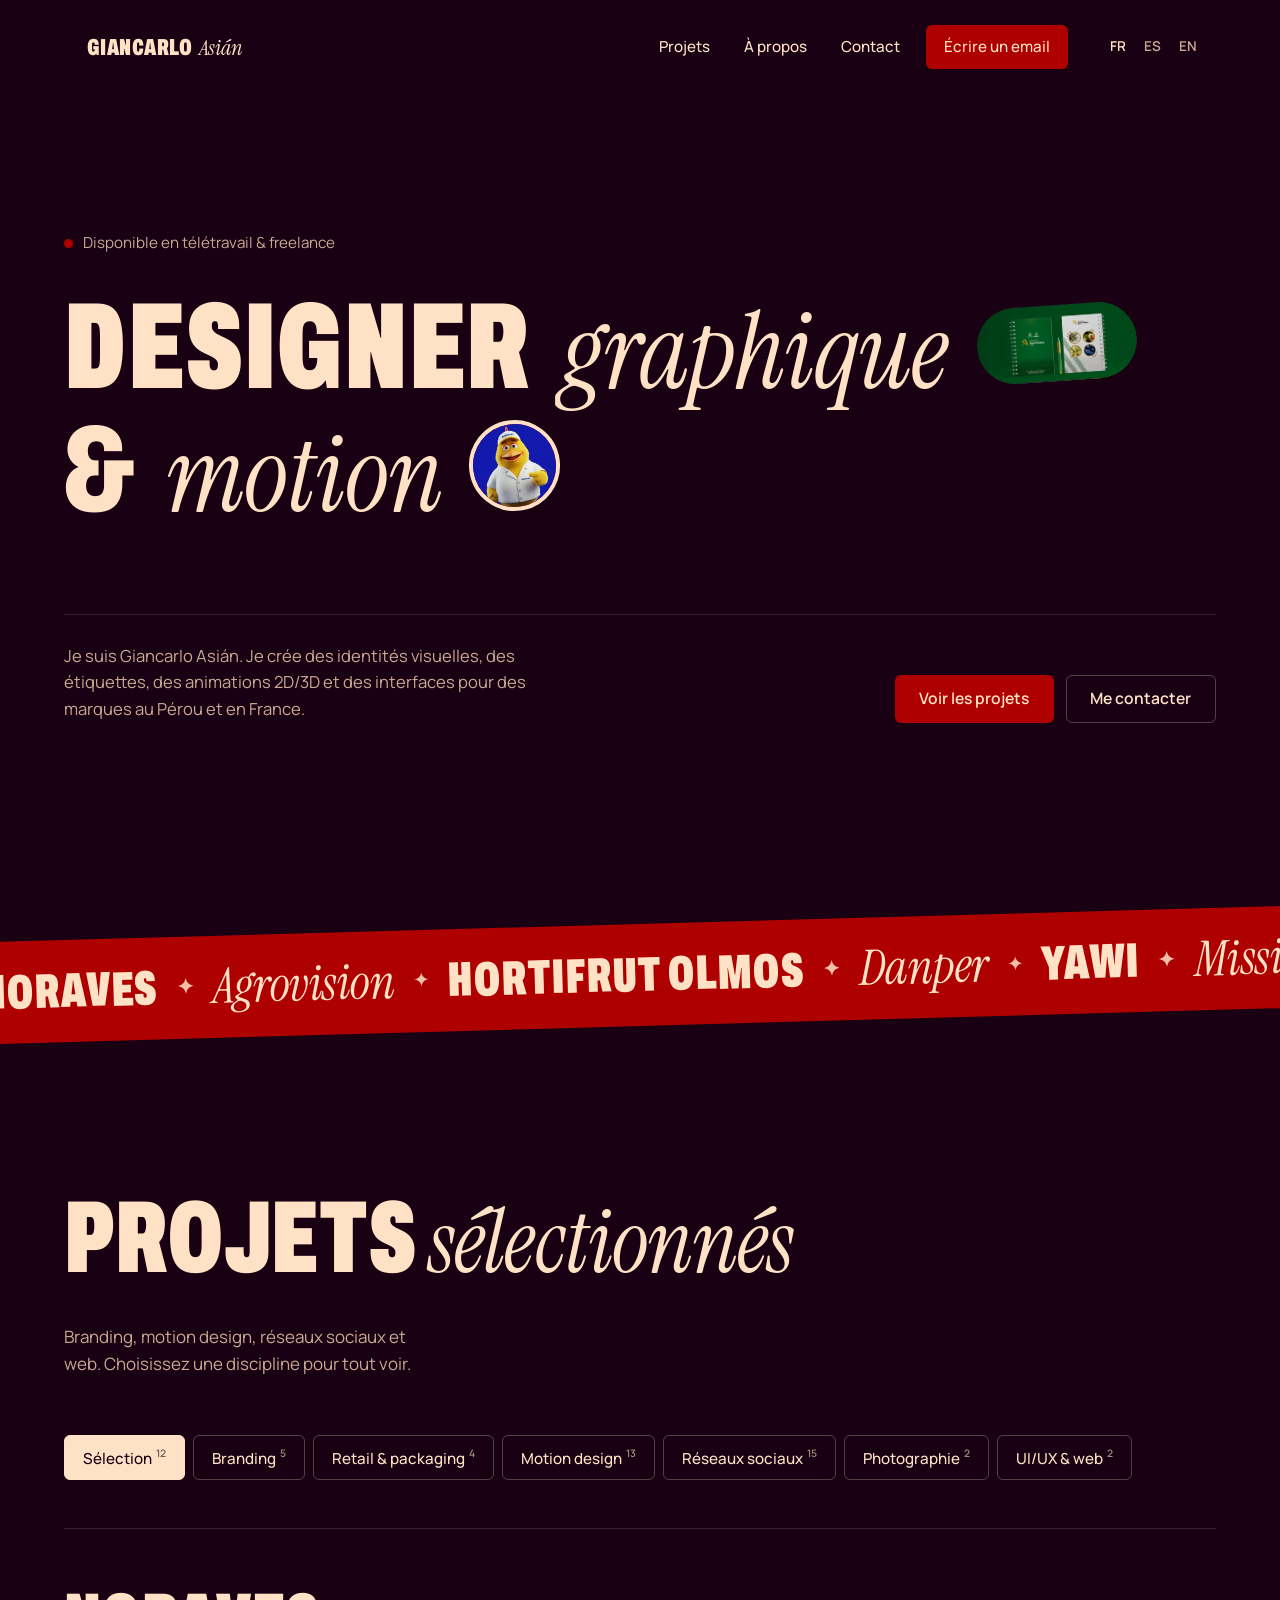
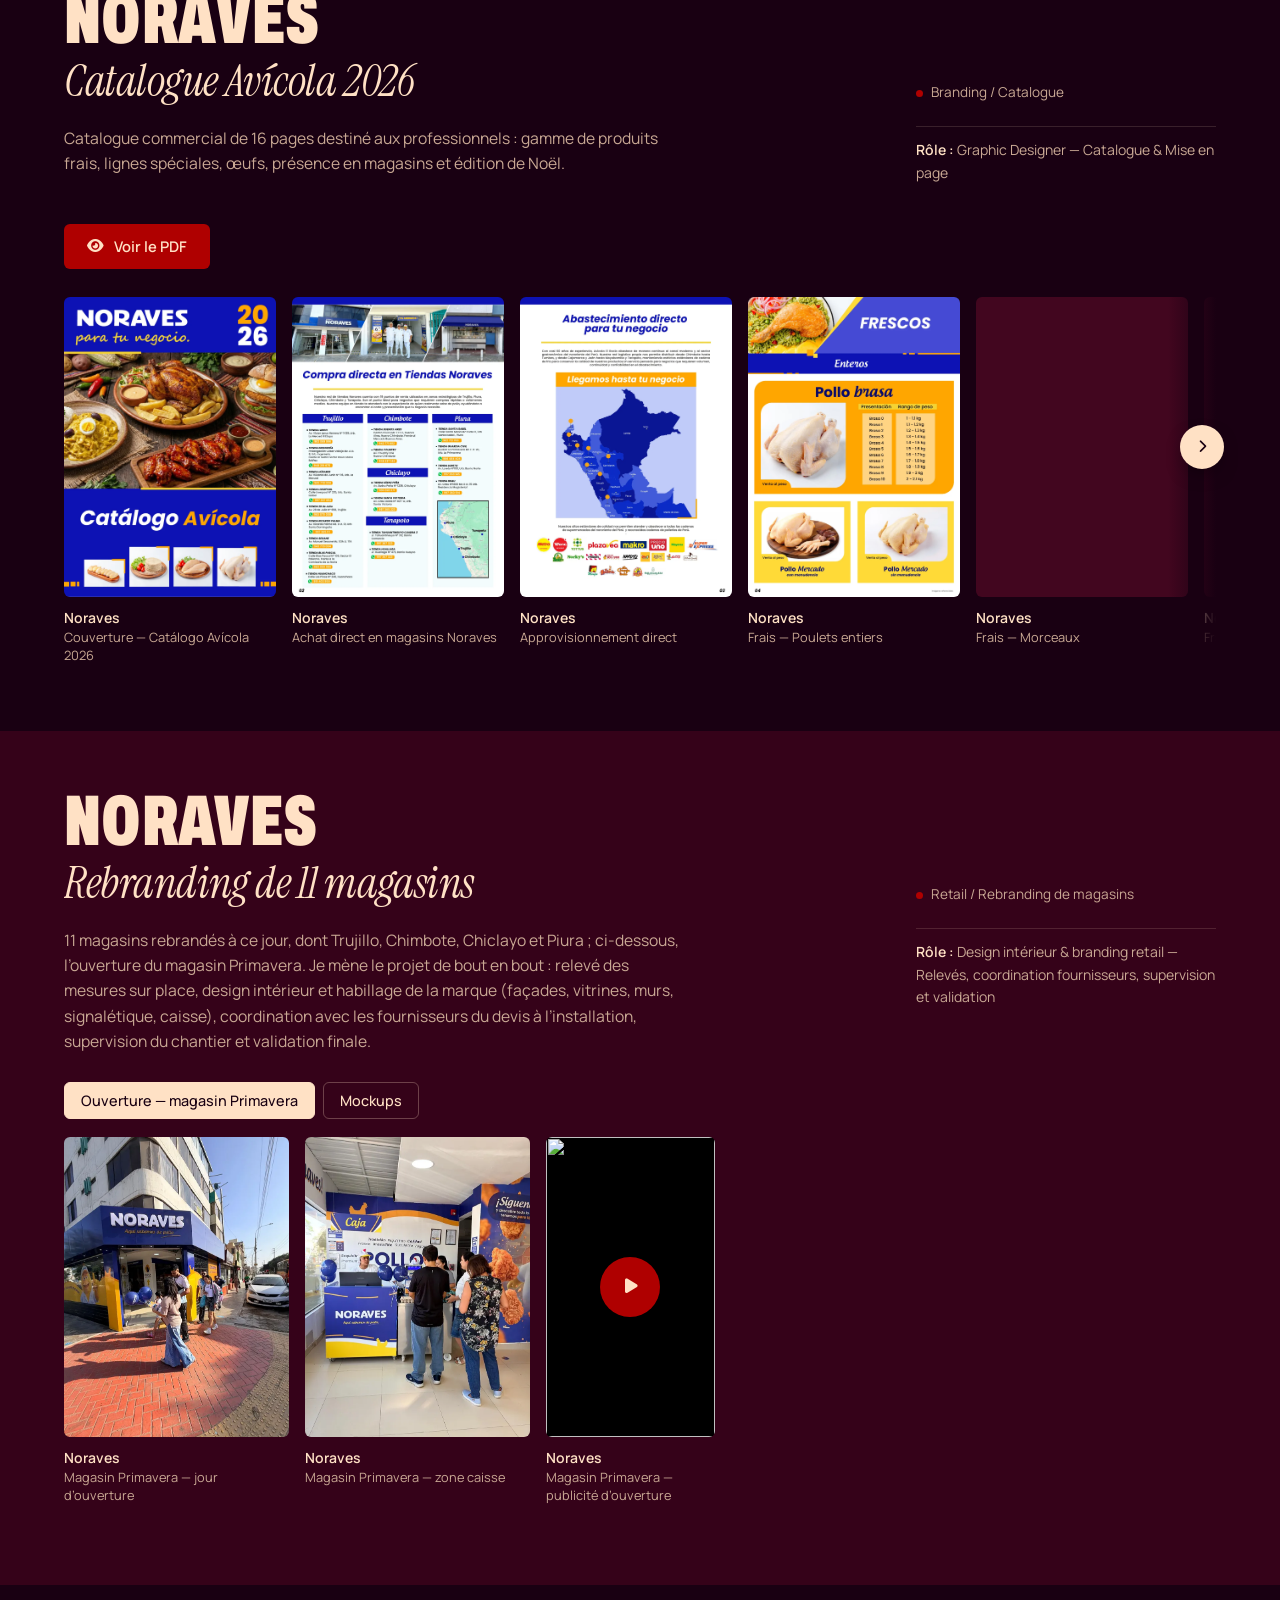
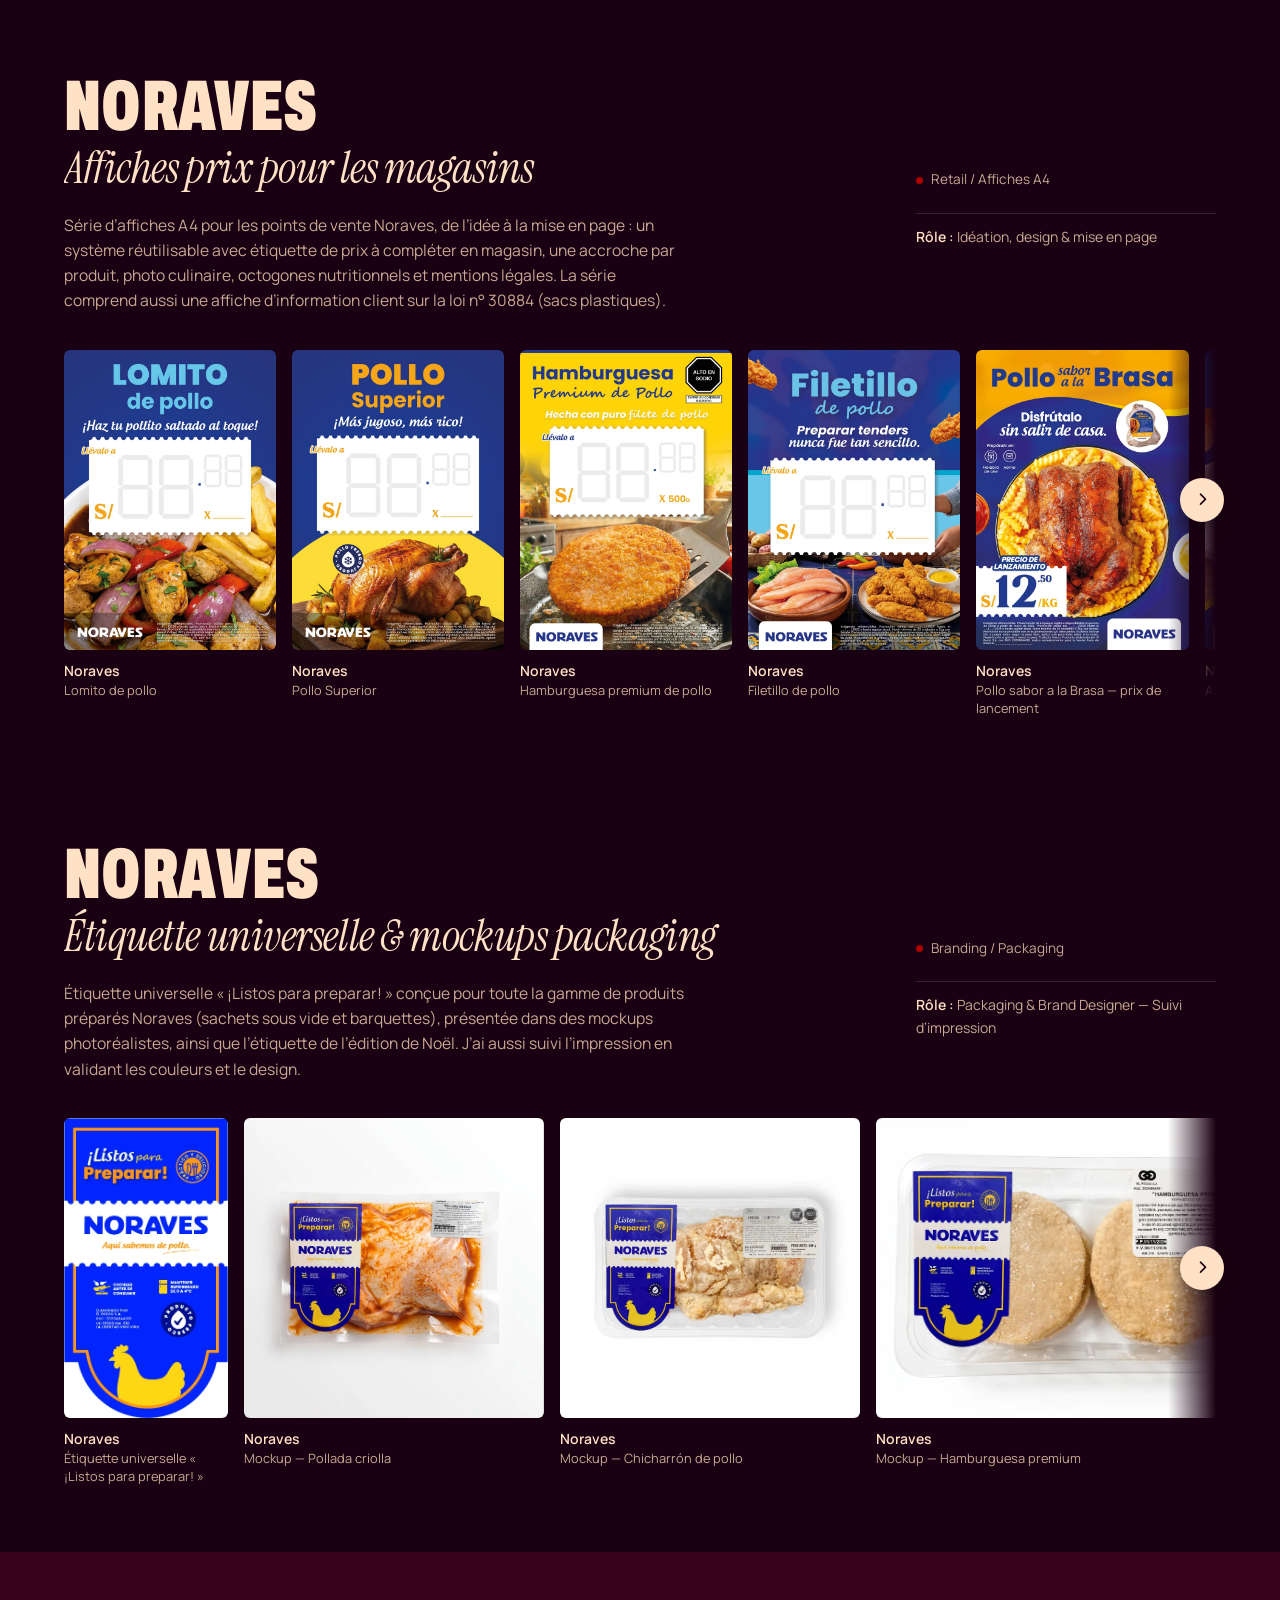
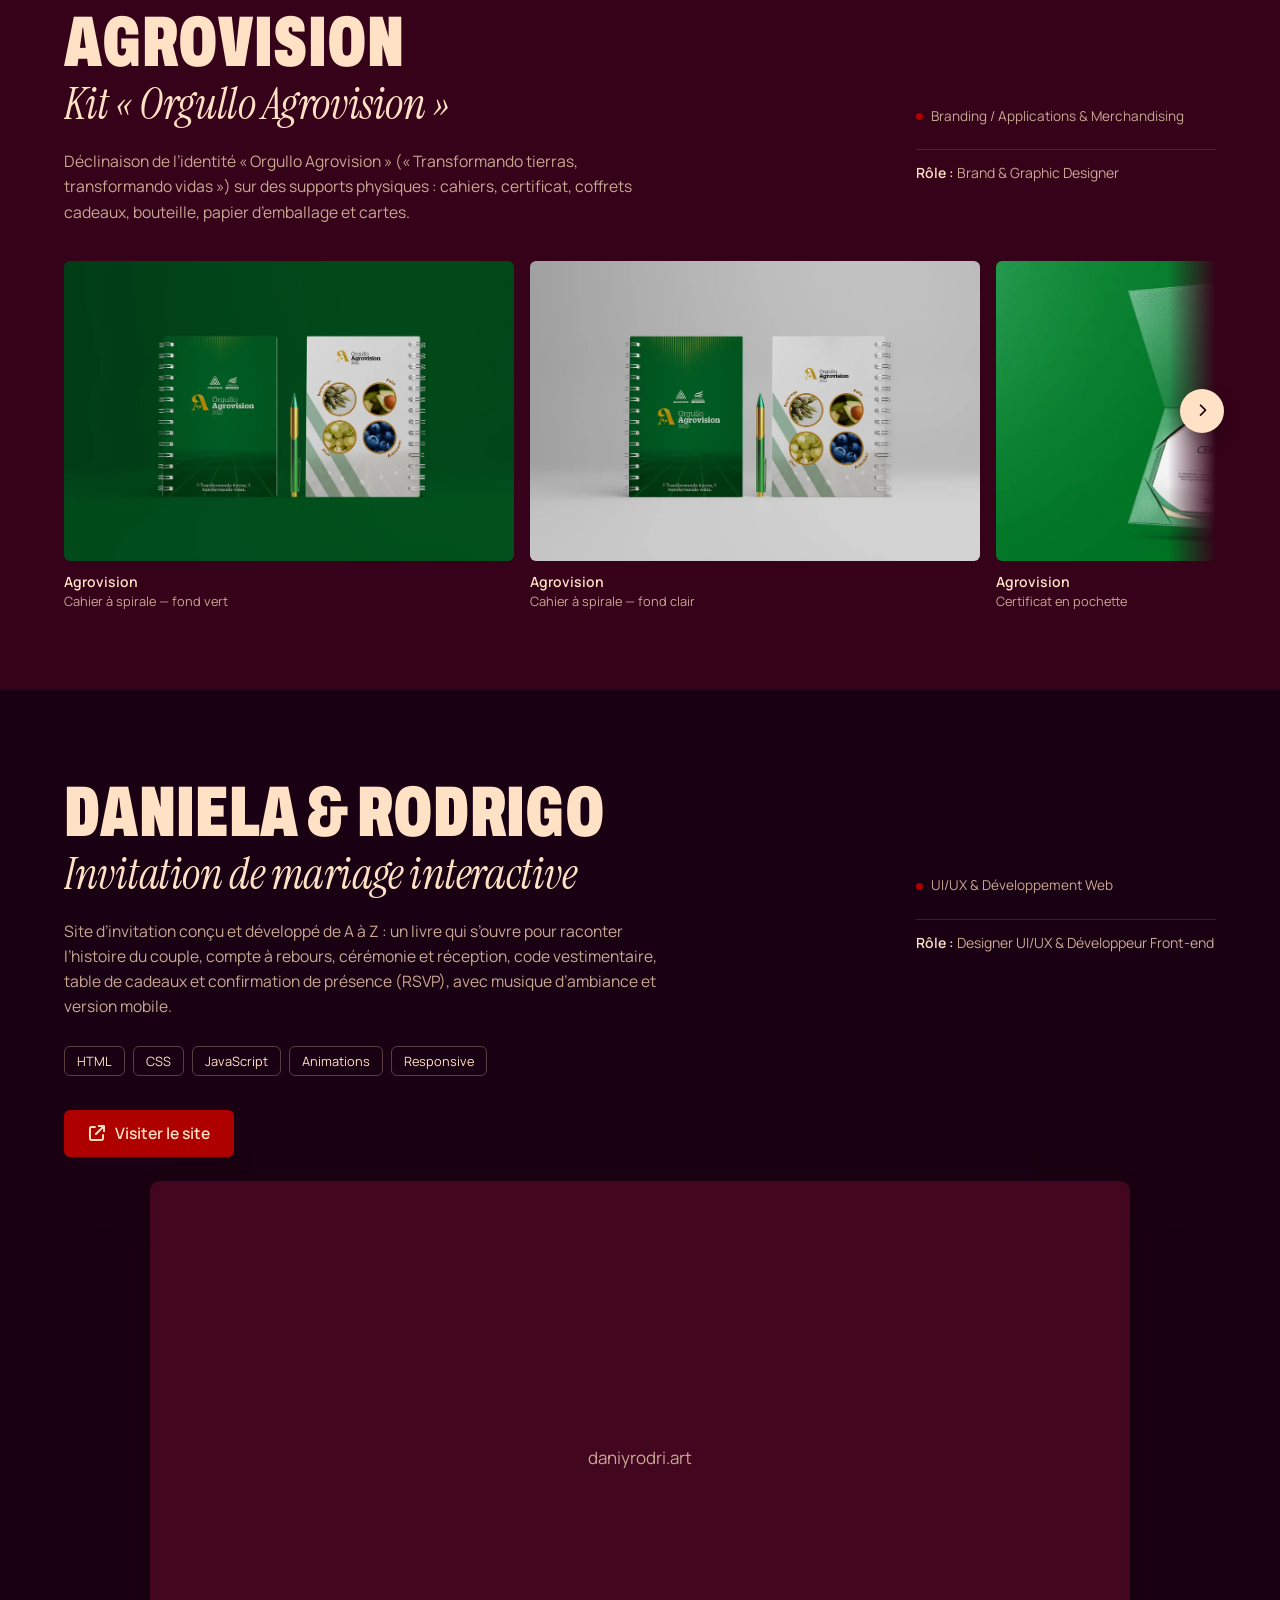
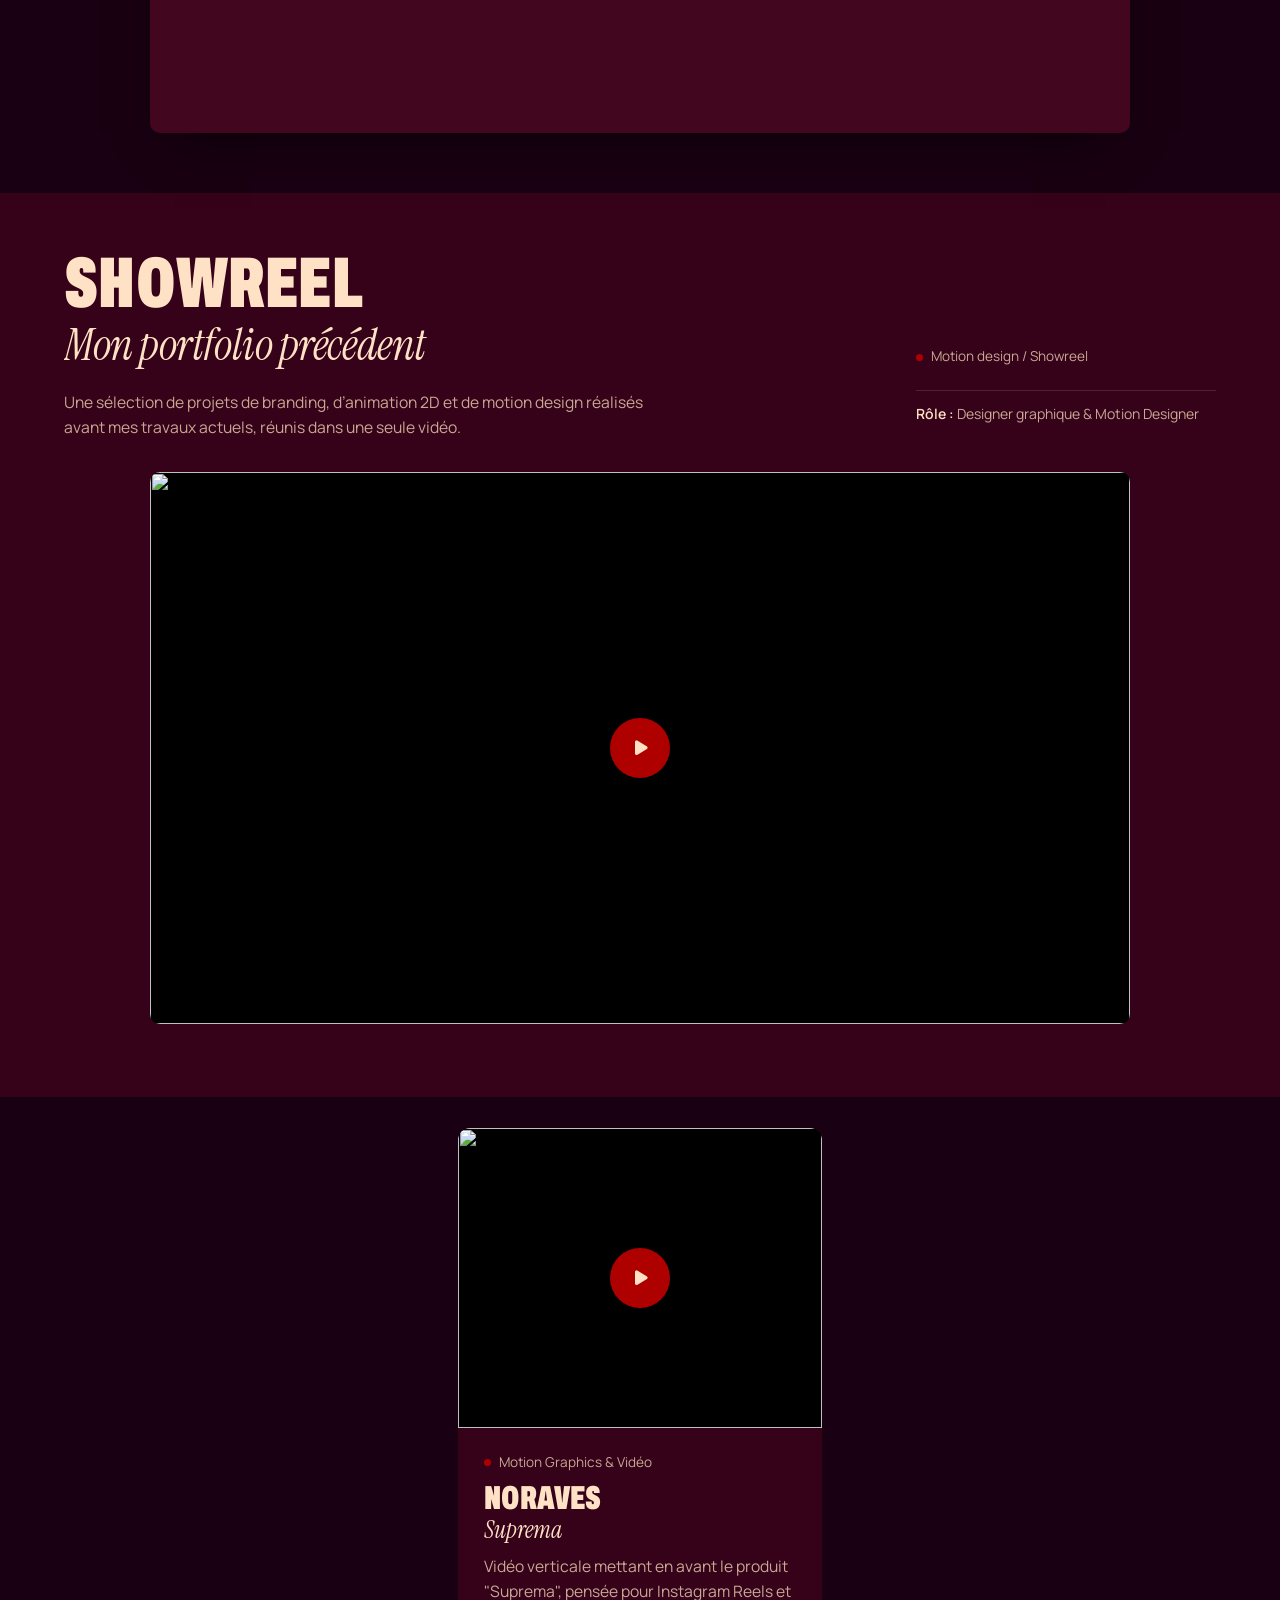
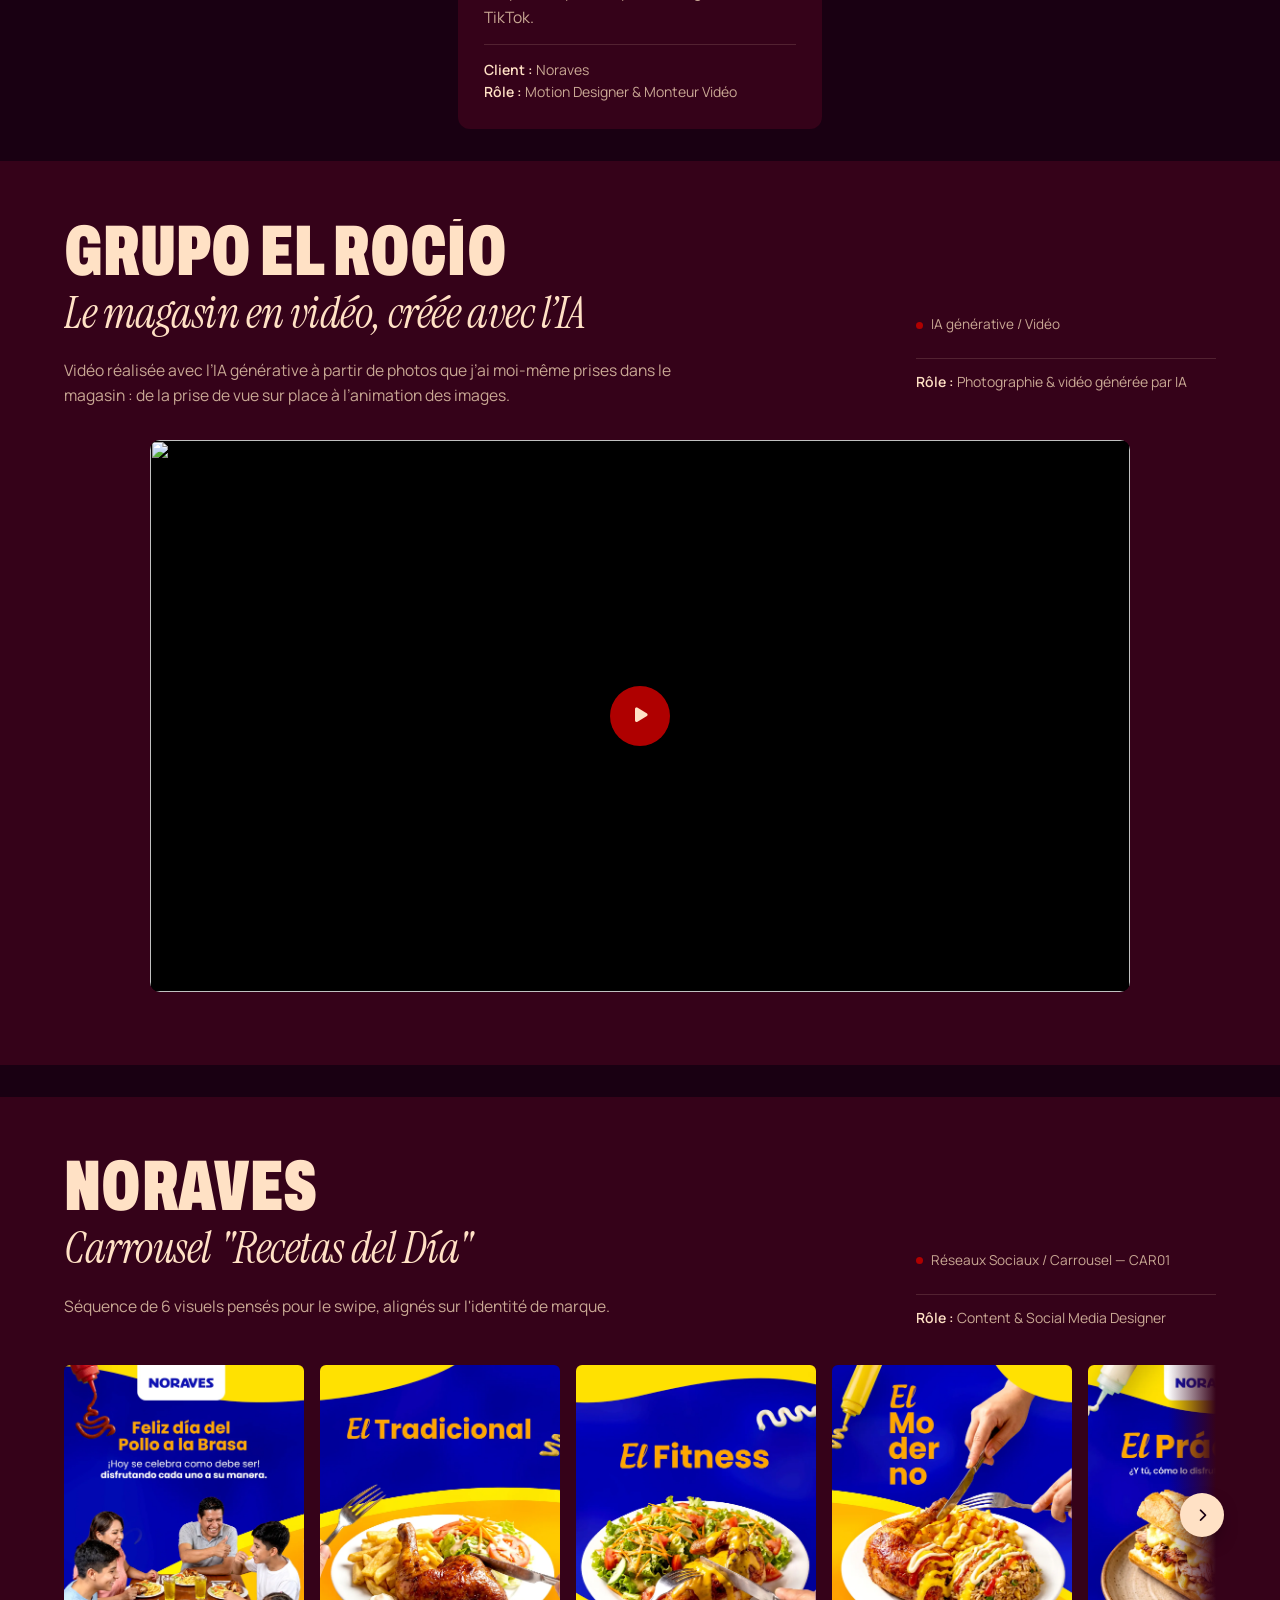
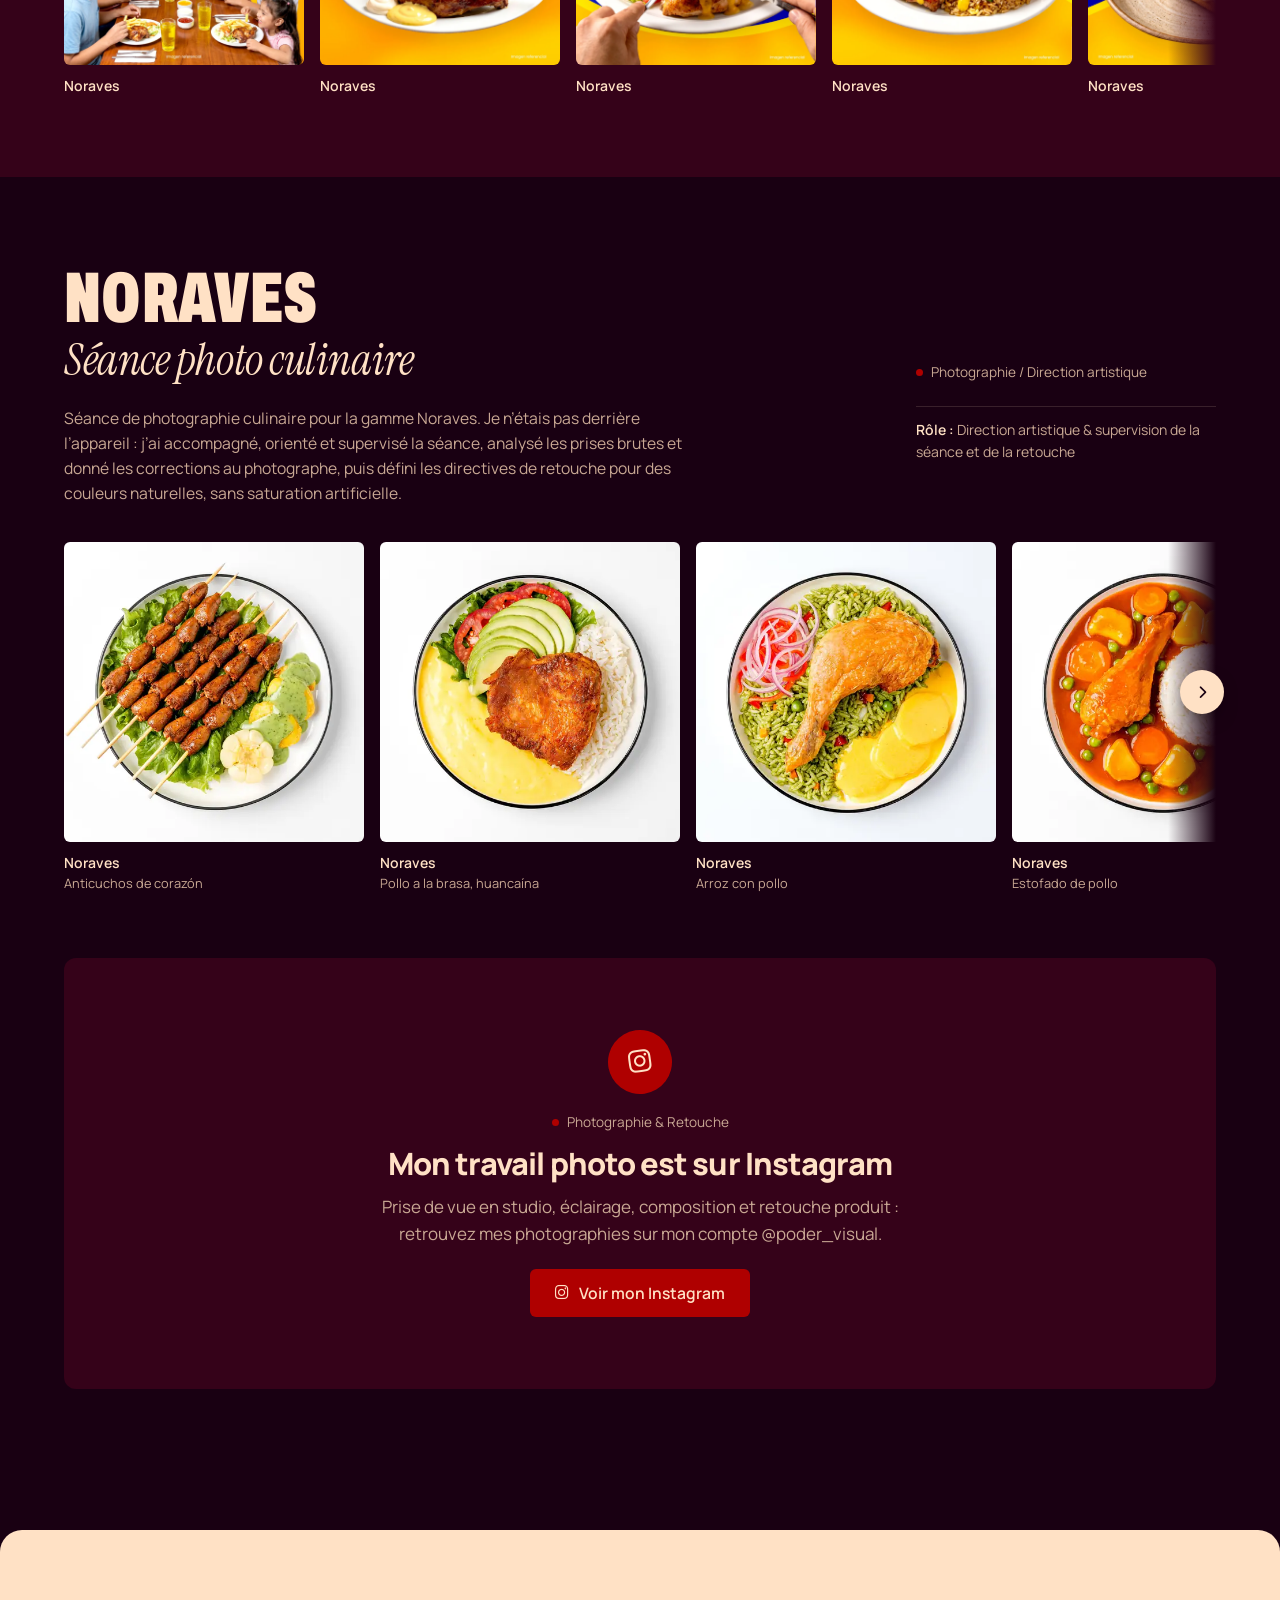
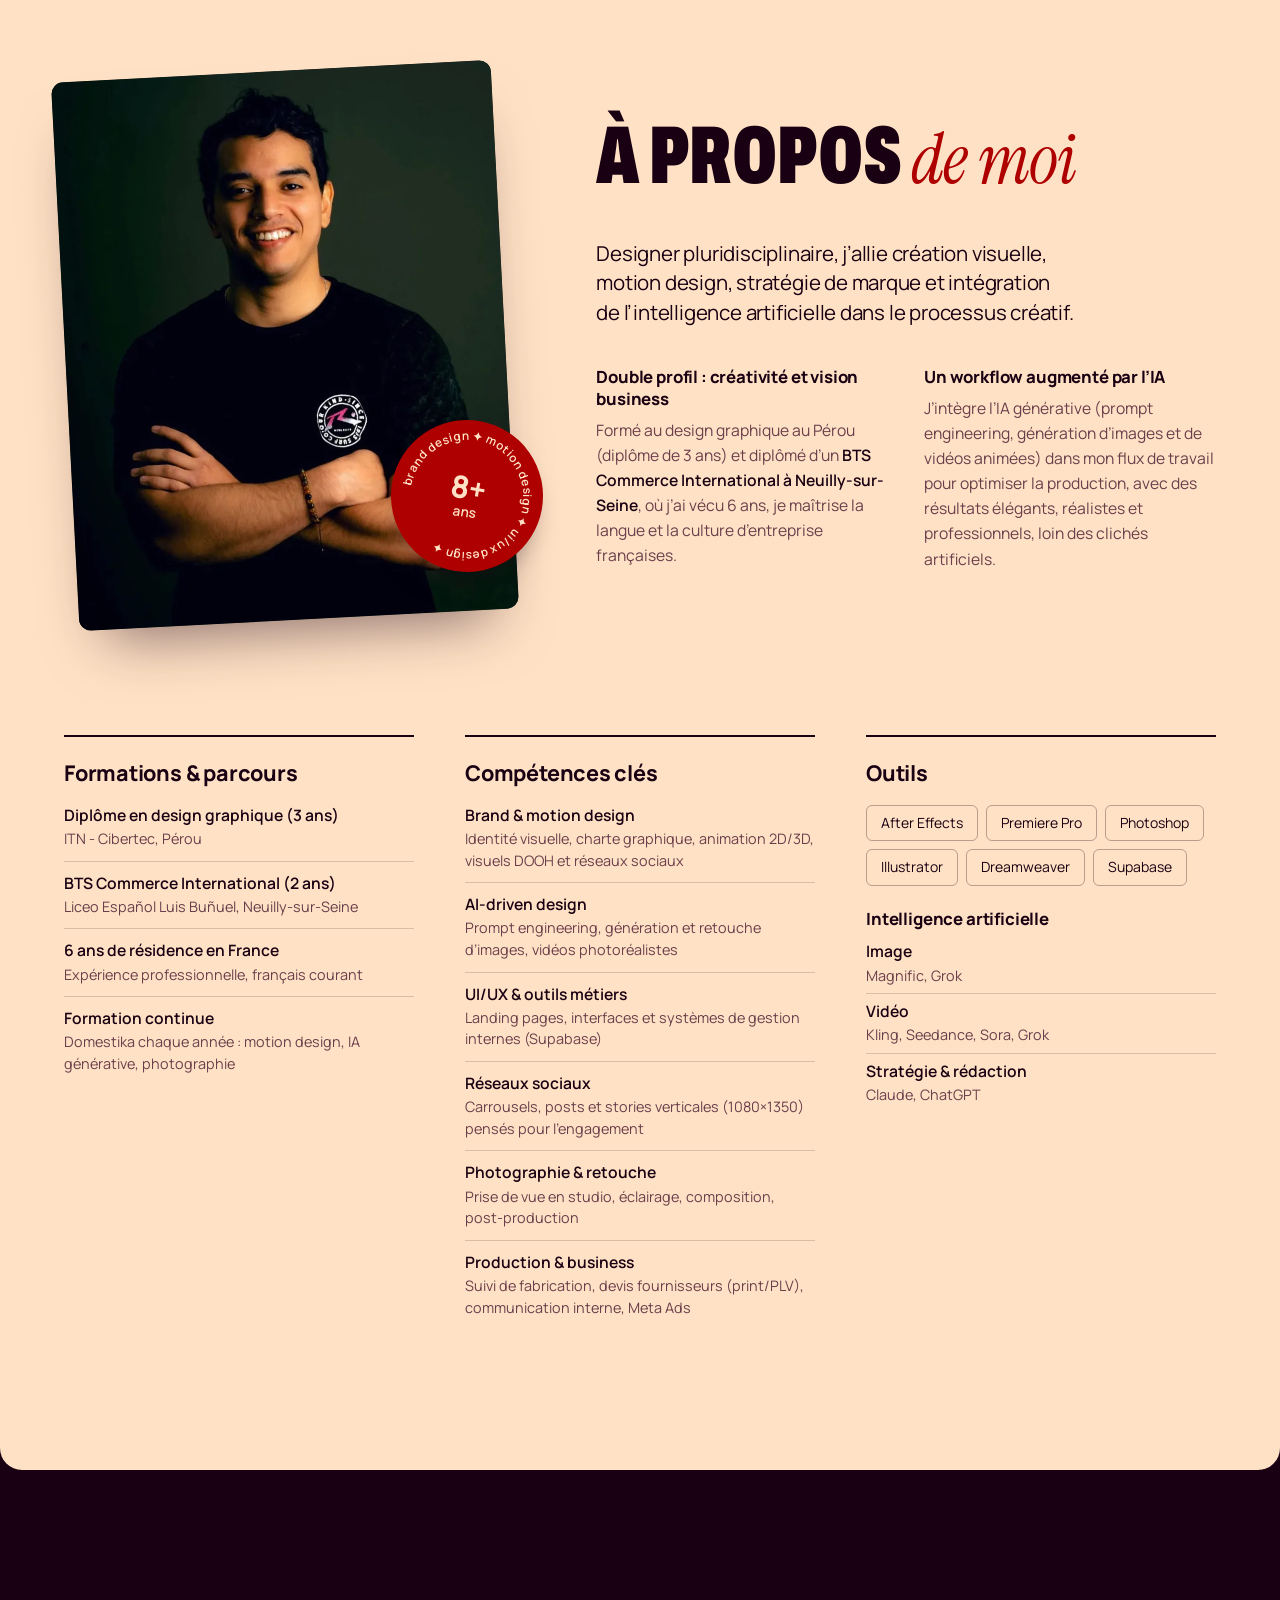
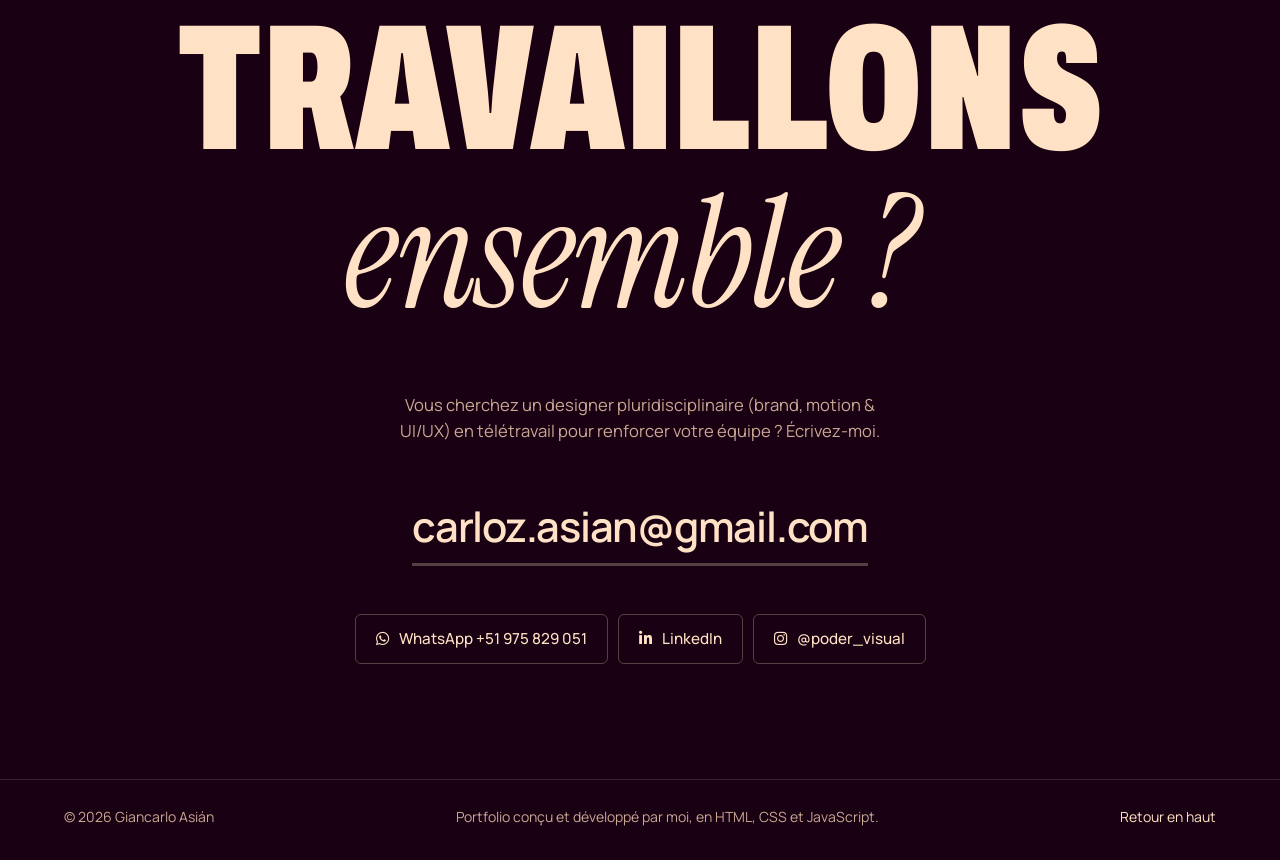
==== index.html @ c6f3b74c "Alternar fondo oscuro y banda vino entre proyectos Un proyecto sí y otro no lleva una banda vino a t" ====
<!DOCTYPE html>
<html lang="fr">
<head>
    <meta charset="UTF-8">
    <meta name="viewport" content="width=device-width, initial-scale=1.0">
    <title>Giancarlo Asián | Designer graphique &amp; Motion Designer — Portfolio</title>
    <meta name="description" content="Portfolio de Giancarlo Asián, designer graphique et motion designer basé au Pérou : identités de marque, packaging, animation 2D/3D, réseaux sociaux et UI/UX. Disponible en télétravail.">
    <meta name="author" content="Giancarlo Asián">
    <link rel="canonical" href="https://giancarloas.github.io/Portefeuille-Giancarlo-As./">
    <link rel="alternate" hreflang="fr" href="https://giancarloas.github.io/Portefeuille-Giancarlo-As./">
    <link rel="alternate" hreflang="es" href="https://giancarloas.github.io/Portefeuille-Giancarlo-As./es/">
    <link rel="alternate" hreflang="en" href="https://giancarloas.github.io/Portefeuille-Giancarlo-As./en/">
    <link rel="alternate" hreflang="x-default" href="https://giancarloas.github.io/Portefeuille-Giancarlo-As./">
    <meta name="theme-color" content="#190012">

    <!-- Partage (LinkedIn, WhatsApp, Facebook, X) -->
    <meta property="og:type" content="profile">
    <meta property="og:site_name" content="Giancarlo Asián">
    <meta property="og:title" content="Giancarlo Asián | Designer graphique &amp; Motion Designer — Portfolio">
    <meta property="og:description" content="Portfolio de Giancarlo Asián, designer graphique et motion designer basé au Pérou : identités de marque, packaging, animation 2D/3D, réseaux sociaux et UI/UX. Disponible en télétravail.">
    <meta property="og:url" content="https://giancarloas.github.io/Portefeuille-Giancarlo-As./">
    <meta property="og:image" content="https://giancarloas.github.io/Portefeuille-Giancarlo-As./UI/og-image.jpg">
    <meta property="og:image:width" content="1200">
    <meta property="og:image:height" content="630">
    <meta property="og:image:alt" content="Giancarlo Asián — Designer graphique &amp; Motion Designer">
    <meta property="og:locale" content="fr_FR">
    <meta property="og:locale:alternate" content="es_PE">
    <meta property="og:locale:alternate" content="en_US">
    <meta property="profile:first_name" content="Giancarlo">
    <meta property="profile:last_name" content="Asián">
    <meta name="twitter:card" content="summary_large_image">

    <link rel="icon" href="favicon.ico" sizes="any">
    <link rel="icon" type="image/png" sizes="32x32" href="favicon-32.png">
    <link rel="apple-touch-icon" href="apple-touch-icon.png">

    <link rel="preload" href="fonts/archivo.woff2" as="font" type="font/woff2" crossorigin>
    <link rel="preload" href="fonts/instrument-serif-italic.woff2" as="font" type="font/woff2" crossorigin>
    <link rel="preload" href="fonts/manrope.woff2" as="font" type="font/woff2" crossorigin>
    <link rel="stylesheet" href="style.css?v=20261110e">
    <link rel="stylesheet" href="https://cdnjs.cloudflare.com/ajax/libs/font-awesome/6.4.0/css/all.min.css">

    <script type="application/ld+json">
{
  "@context": "https://schema.org",
  "@type": "ProfilePage",
  "url": "https://giancarloas.github.io/Portefeuille-Giancarlo-As./",
  "name": "Giancarlo Asián | Designer graphique & Motion Designer — Portfolio",
  "inLanguage": "fr",
  "mainEntity": {
    "@type": "Person",
    "name": "Giancarlo Asián",
    "jobTitle": "Designer graphique & Motion Designer",
    "description": "Portfolio de Giancarlo Asián, designer graphique et motion designer basé au Pérou : identités de marque, packaging, animation 2D/3D, réseaux sociaux et UI/UX. Disponible en télétravail.",
    "url": "https://giancarloas.github.io/Portefeuille-Giancarlo-As./",
    "image": "https://giancarloas.github.io/Portefeuille-Giancarlo-As./PERFIL/giancarlo-asian-perfil.webp",
    "email": "mailto:carloz.asian@gmail.com",
    "address": {
      "@type": "PostalAddress",
      "addressCountry": "PE"
    },
    "knowsLanguage": [
      "es",
      "fr",
      "en"
    ],
    "sameAs": [
      "https://www.linkedin.com/in/giancarlo-asian-6b889422b/",
      "https://www.instagram.com/poder_visual/"
    ]
  }
}
    </script>
</head>
<body>

    <a class="skip-link" href="#projets">Aller aux projets</a>

    <header class="header" id="header">
        <div class="header-bar">
            <a class="logo" href="#hero" aria-label="Giancarlo Asián, retour en haut">Giancarlo <span>Asián</span></a>
            <nav class="navbar" id="navbar" aria-label="Navigation principale">
                <a href="#projets">Projets</a>
                <a href="#a-propos">À propos</a>
                <a href="#contact">Contact</a>
                <a href="mailto:carloz.asian@gmail.com" class="nav-cta">Écrire un email</a>
            </nav>
            <nav class="lang-switch" aria-label="Langue">
                <a href="./" hreflang="fr" lang="fr" aria-current="page">FR</a>
                <a href="es/" hreflang="es" lang="es">ES</a>
                <a href="en/" hreflang="en" lang="en">EN</a>
            </nav>
            <button type="button" class="menu-toggle" id="mobile-menu" aria-label="Ouvrir le menu" aria-expanded="false" aria-controls="navbar">
                <span></span><span></span>
            </button>
        </div>
    </header>

    <main>
    <section id="hero" class="hero">
        <div class="hero-inner">
            <p class="hero-kicker"><span class="dot" aria-hidden="true"></span>Disponible en télétravail &amp; freelance</p>

            <h1 class="hero-title" aria-label="Designer graphique et motion design">
                <span class="line" aria-hidden="true">
                    <span class="w"><span>Designer</span></span>
                    <span class="nowrap"><span class="script-write it">graphique</span><span class="pill pill--swap">
                        <img src="UI/pill-catalogo.webp" alt="" width="400" height="220">
                        <img src="UI/pill-sermeind.webp" alt="" width="400" height="220">
                        <img src="UI/pill-agv.webp" alt="" width="400" height="220">
                        <img src="UI/pill-gol.webp" alt="" width="400" height="220">
                        <img src="UI/pill-yawi.webp" alt="" width="400" height="220">
                    </span></span>
                </span>
                <span class="line" aria-hidden="true">
                    <span class="w"><span>&amp;</span></span>
                    <span class="nowrap"><span class="script-write script-write--2 it">motion</span><span class="sticker sticker--norita">
                        <img src="UI/norita-02.webp" alt="" width="260" height="260">
                        <img src="UI/norita-04.webp" alt="" width="260" height="260">
                        <img src="UI/norita-06.webp" alt="" width="260" height="260">
                        <img src="UI/norita-01.webp" alt="" width="260" height="260">
                    </span></span>
                </span>
            </h1>

            <div class="hero-foot">
                <p class="hero-lead">Je suis Giancarlo Asián. Je crée des identités visuelles, des étiquettes, des animations 2D/3D et des interfaces pour des marques au Pérou et en France.</p>
                <div class="hero-cta">
                    <a href="#projets" class="btn btn-primary">Voir les projets</a>
                    <a href="#contact" class="btn btn-ghost">Me contacter</a>
                </div>
            </div>
        </div>
    </section>

    <div class="marquee-wrap">
    <div class="marquee" role="region" aria-label="Marques avec lesquelles j’ai travaillé : Noraves, Agrovision, Hortifrut Olmos, Danper, Yawi, Mission, Sermeind, Dulce y Salado">
        <div class="marquee-track" aria-hidden="true">
            <div class="marquee-group">
                <span>Noraves</span><i>Agrovision</i><span>Hortifrut Olmos</span><i>Danper</i><span>Yawi</span><i>Mission</i><span>Sermeind</span><i>Dulce y Salado</i>
            </div>
            <div class="marquee-group">
                <span>Noraves</span><i>Agrovision</i><span>Hortifrut Olmos</span><i>Danper</i><span>Yawi</span><i>Mission</i><span>Sermeind</span><i>Dulce y Salado</i>
            </div>
        </div>
    </div>
    </div>

<section id="projets" class="section projects">
        <div class="container">
            <div class="section-head">
                <h2 class="section-title"><span class="t-sans">Projets</span> <span class="t-script">sélectionnés</span></h2>
                <p class="section-lead">Branding, motion design, réseaux sociaux et web. Choisissez une discipline pour tout voir.</p>
            </div>

            <div class="filter-buttons" role="toolbar" aria-label="Filtrer les projets">
                <button class="filter-btn active" data-filter="all">Sélection</button>
                <button class="filter-btn" data-filter="branding">Branding</button>
                <button class="filter-btn" data-filter="retail">Retail &amp; packaging</button>
                <button class="filter-btn" data-filter="motion">Motion design</button>
                <button class="filter-btn" data-filter="redes">Réseaux sociaux</button>
                <button class="filter-btn" data-filter="photo">Photographie</button>
                <button class="filter-btn" data-filter="uiux">UI/UX &amp; web</button>
            </div>

            <div class="projects-grid">

                <article class="project-card" data-category="branding">
                    <div class="project-media">
                        <img src="MANUAL/manual-noraves-01-portada.webp" alt="Couverture du Manuel de Marque Noraves" width="1000" height="563" loading="lazy" decoding="async">
                    </div>
                    <div class="project-info">
                        <span class="project-tag">Branding</span>
                        <h3>Noraves — Manuel de marque</h3>
                        <p>Document complet réunissant les règles d'usage du logo, la palette de couleurs, la typographie et les applications de la marque.</p>
                        <div class="pdf-actions">
                            <a href="assets/manuel-de-marque-noraves.pdf" target="_blank" rel="noopener" class="btn btn-primary btn-download">
                                <i class="fas fa-eye"></i> Voir le PDF
                            </a>
                        </div>
                        <div class="project-role">
                            <strong>Rôle :</strong> Brand Designer
                        </div>
                    </div>
                </article>

                                <article class="project-card project-card--wide" data-category="branding" data-featured="true">
                    <div class="project-info">
                        <span class="project-tag">Branding / Catalogue</span>
                        <h3>Noraves — Catalogue Avícola 2026</h3>
                        <p>Catalogue commercial de 16 pages destiné aux professionnels : gamme de produits frais, lignes spéciales, œufs, présence en magasins et édition de Noël.</p>
                        <div class="pdf-actions">
                            <a href="assets/catalogo-noraves-2026.pdf" target="_blank" rel="noopener" class="btn btn-primary btn-download">
                                <i class="fas fa-eye"></i> Voir le PDF
                            </a>
                        </div>
                    </div>
                    <div class="mini-carousel">
                        <div class="mini-carousel-item">
                            <div class="mini-carousel-media" style="aspect-ratio: 1000 / 1415;"><img src="CATALOGO/catalogo-noraves-01.webp" alt="Noraves — Couverture — Catálogo Avícola 2026" width="1000" height="1415" loading="lazy" decoding="async"></div>
                            <div class="mini-carousel-caption">
                                <strong>Noraves</strong>
                                <span>Couverture — Catálogo Avícola 2026</span>
                            </div>
                        </div>
                        <div class="mini-carousel-item">
                            <div class="mini-carousel-media" style="aspect-ratio: 1000 / 1415;"><img src="CATALOGO/catalogo-noraves-02.webp" alt="Achat direct en magasins Noraves" width="1000" height="1415" loading="lazy" decoding="async"></div>
                            <div class="mini-carousel-caption">
                                <strong>Noraves</strong>
                                <span>Achat direct en magasins Noraves</span>
                            </div>
                        </div>
                        <div class="mini-carousel-item">
                            <div class="mini-carousel-media" style="aspect-ratio: 1000 / 1415;"><img src="CATALOGO/catalogo-noraves-03.webp" alt="Noraves — Approvisionnement direct" width="1000" height="1415" loading="lazy" decoding="async"></div>
                            <div class="mini-carousel-caption">
                                <strong>Noraves</strong>
                                <span>Approvisionnement direct</span>
                            </div>
                        </div>
                        <div class="mini-carousel-item">
                            <div class="mini-carousel-media" style="aspect-ratio: 1000 / 1415;"><img src="CATALOGO/catalogo-noraves-04.webp" alt="Noraves — Frais — Poulets entiers" width="1000" height="1415" loading="lazy" decoding="async"></div>
                            <div class="mini-carousel-caption">
                                <strong>Noraves</strong>
                                <span>Frais — Poulets entiers</span>
                            </div>
                        </div>
                        <div class="mini-carousel-item">
                            <div class="mini-carousel-media" style="aspect-ratio: 1000 / 1415;"><img src="CATALOGO/catalogo-noraves-05.webp" alt="Noraves — Frais — Morceaux" width="1000" height="1415" loading="lazy" decoding="async"></div>
                            <div class="mini-carousel-caption">
                                <strong>Noraves</strong>
                                <span>Frais — Morceaux</span>
                            </div>
                        </div>
                        <div class="mini-carousel-item">
                            <div class="mini-carousel-media" style="aspect-ratio: 1000 / 1415;"><img src="CATALOGO/catalogo-noraves-06.webp" alt="Noraves — Frais — Filets" width="1000" height="1415" loading="lazy" decoding="async"></div>
                            <div class="mini-carousel-caption">
                                <strong>Noraves</strong>
                                <span>Frais — Filets</span>
                            </div>
                        </div>
                        <div class="mini-carousel-item">
                            <div class="mini-carousel-media" style="aspect-ratio: 1000 / 1415;"><img src="CATALOGO/catalogo-noraves-07.webp" alt="Noraves — Frais — Abats (menudencia)" width="1000" height="1415" loading="lazy" decoding="async"></div>
                            <div class="mini-carousel-caption">
                                <strong>Noraves</strong>
                                <span>Frais — Abats (menudencia)</span>
                            </div>
                        </div>
                        <div class="mini-carousel-item">
                            <div class="mini-carousel-media" style="aspect-ratio: 1000 / 1415;"><img src="CATALOGO/catalogo-noraves-08.webp" alt="Noraves — Ligne Supérieure" width="1000" height="1415" loading="lazy" decoding="async"></div>
                            <div class="mini-carousel-caption">
                                <strong>Noraves</strong>
                                <span>Ligne Supérieure</span>
                            </div>
                        </div>
                        <div class="mini-carousel-item">
                            <div class="mini-carousel-media" style="aspect-ratio: 1000 / 1415;"><img src="CATALOGO/catalogo-noraves-09.webp" alt="Noraves — Prêts à préparer" width="1000" height="1415" loading="lazy" decoding="async"></div>
                            <div class="mini-carousel-caption">
                                <strong>Noraves</strong>
                                <span>Prêts à préparer</span>
                            </div>
                        </div>
                        <div class="mini-carousel-item">
                            <div class="mini-carousel-media" style="aspect-ratio: 1000 / 1415;"><img src="CATALOGO/catalogo-noraves-10.webp" alt="Noraves — Les recommandés — grill &amp; plats" width="1000" height="1415" loading="lazy" decoding="async"></div>
                            <div class="mini-carousel-caption">
                                <strong>Noraves</strong>
                                <span>Les recommandés — grill & plats</span>
                            </div>
                        </div>
                        <div class="mini-carousel-item">
                            <div class="mini-carousel-media" style="aspect-ratio: 1000 / 1415;"><img src="CATALOGO/catalogo-noraves-11.webp" alt="Noraves — Ligne au four" width="1000" height="1415" loading="lazy" decoding="async"></div>
                            <div class="mini-carousel-caption">
                                <strong>Noraves</strong>
                                <span>Ligne au four</span>
                            </div>
                        </div>
                        <div class="mini-carousel-item">
                            <div class="mini-carousel-media" style="aspect-ratio: 1000 / 1415;"><img src="CATALOGO/catalogo-noraves-12.webp" alt="Noraves — Ligne pollada" width="1000" height="1415" loading="lazy" decoding="async"></div>
                            <div class="mini-carousel-caption">
                                <strong>Noraves</strong>
                                <span>Ligne pollada</span>
                            </div>
                        </div>
                        <div class="mini-carousel-item">
                            <div class="mini-carousel-media" style="aspect-ratio: 1000 / 1415;"><img src="CATALOGO/catalogo-noraves-13.webp" alt="Noraves — Œufs" width="1000" height="1415" loading="lazy" decoding="async"></div>
                            <div class="mini-carousel-caption">
                                <strong>Noraves</strong>
                                <span>Œufs</span>
                            </div>
                        </div>
                        <div class="mini-carousel-item">
                            <div class="mini-carousel-media" style="aspect-ratio: 1000 / 1415;"><img src="CATALOGO/catalogo-noraves-14.webp" alt="Noraves — Édition Noël — Gran Pollo Superior" width="1000" height="1415" loading="lazy" decoding="async"></div>
                            <div class="mini-carousel-caption">
                                <strong>Noraves</strong>
                                <span>Édition Noël — Gran Pollo Superior</span>
                            </div>
                        </div>
                        <div class="mini-carousel-item">
                            <div class="mini-carousel-media" style="aspect-ratio: 1000 / 1415;"><img src="CATALOGO/catalogo-noraves-15.webp" alt="Noraves — Pourquoi travailler avec nous" width="1000" height="1415" loading="lazy" decoding="async"></div>
                            <div class="mini-carousel-caption">
                                <strong>Noraves</strong>
                                <span>Pourquoi travailler avec nous</span>
                            </div>
                        </div>
                        <div class="mini-carousel-item">
                            <div class="mini-carousel-media" style="aspect-ratio: 1000 / 1415;"><img src="CATALOGO/catalogo-noraves-16.webp" alt="Noraves — Suivez-nous sur les réseaux" width="1000" height="1415" loading="lazy" decoding="async"></div>
                            <div class="mini-carousel-caption">
                                <strong>Noraves</strong>
                                <span>Suivez-nous sur les réseaux</span>
                            </div>
                        </div>
                    </div>
                    <div class="project-role">
                        <strong>Rôle :</strong> Graphic Designer — Catalogue & Mise en page
                    </div>
                </article>

                <!-- Retail : rebranding des magasins Noraves (dossier TIENDAS/) -->
                <article class="project-card project-card--wide" data-category="retail" data-featured="true">
                    <div class="project-info">
                        <span class="project-tag">Retail / Rebranding de magasins</span>
                        <h3>Noraves — Rebranding de 11 magasins</h3>
                        <p>11 magasins rebrandés à ce jour, dont Trujillo, Chimbote, Chiclayo et Piura ; ci-dessous, l’ouverture du magasin Primavera. Je mène le projet de bout en bout : relevé des mesures sur place, design intérieur et habillage de la marque (façades, vitrines, murs, signalétique, caisse), coordination avec les fournisseurs du devis à l’installation, supervision du chantier et validation finale.</p>
                    </div>
                    <div class="subtabs" role="tablist" aria-label="Étapes du projet">
                        <button type="button" class="subtab-btn active" role="tab" id="tab-tiendas-apertura" aria-controls="tiendas-apertura" aria-selected="true">Ouverture — magasin Primavera</button>
                        <button type="button" class="subtab-btn" role="tab" id="tab-tiendas-mockups" aria-controls="tiendas-mockups" aria-selected="false" tabindex="-1">Mockups</button>
                    </div>
                    <div class="subpanel" id="tiendas-apertura" role="tabpanel" aria-labelledby="tab-tiendas-apertura">
                        <div class="mini-carousel video-carousel">
                        <div class="mini-carousel-item">
                            <div class="mini-carousel-media" style="aspect-ratio: 675 / 900;"><img src="TIENDAS/tienda-ouverture.webp" data-full="TIENDAS/tienda-ouverture-lg.webp" alt="Noraves — Magasin : Primavera, jour d’ouverture" width="675" height="900" loading="lazy" decoding="async"></div>
                            <div class="mini-carousel-caption">
                                <strong>Noraves</strong>
                                <span>Magasin Primavera — jour d’ouverture</span>
                            </div>
                        </div>
                        <div class="mini-carousel-item">
                            <div class="mini-carousel-media" style="aspect-ratio: 675 / 900;"><img src="TIENDAS/tienda-caisse.webp" data-full="TIENDAS/tienda-caisse-lg.webp" alt="Noraves — Magasin : Primavera, zone caisse" width="675" height="900" loading="lazy" decoding="async"></div>
                            <div class="mini-carousel-caption">
                                <strong>Noraves</strong>
                                <span>Magasin Primavera — zone caisse</span>
                            </div>
                        </div>
                        <div class="video-carousel-item">
                            <div class="video-embed-wrapper" style="aspect-ratio: 9 / 16;">
                                <a class="video-thumb" href="https://www.youtube.com/shorts/4FxAxB_sbQM" data-video-id="4FxAxB_sbQM" target="_blank" rel="noopener" aria-label="Lire la vidéo : Noraves — Magasin Primavera, publicité d’ouverture"><img src="https://i.ytimg.com/vi/4FxAxB_sbQM/hqdefault.jpg" alt="" loading="lazy" decoding="async"><span class="video-play" aria-hidden="true"><i class="fas fa-play"></i></span></a>
                            </div>
                            <div class="video-carousel-caption">
                                <strong>Noraves</strong>
                                <span>Magasin Primavera — publicité d’ouverture</span>
                            </div>
                        </div>
                        </div>
                    </div>
                    <div class="subpanel" id="tiendas-mockups" role="tabpanel" aria-labelledby="tab-tiendas-mockups" hidden>
                        <div class="mini-carousel">
                        <div class="mini-carousel-item">
                            <div class="mini-carousel-media" style="aspect-ratio: 672 / 900;"><img src="TIENDAS/tienda-facade-angle.webp" data-full="TIENDAS/tienda-facade-angle-lg.webp" alt="Noraves — Magasin : Façade d’angle — proposition" width="672" height="900" loading="lazy" decoding="async"></div>
                            <div class="mini-carousel-caption">
                                <strong>Noraves</strong>
                                <span>Façade d’angle — proposition</span>
                            </div>
                        </div>
                        <div class="mini-carousel-item">
                            <div class="mini-carousel-media" style="aspect-ratio: 900 / 672;"><img src="TIENDAS/tienda-vitrine-caserito.webp" data-full="TIENDAS/tienda-vitrine-caserito-lg.webp" alt="Noraves — Magasin : Vitrine « ¡Hey, Caserito! »" width="900" height="672" loading="lazy" decoding="async"></div>
                            <div class="mini-carousel-caption">
                                <strong>Noraves</strong>
                                <span>Vitrine « ¡Hey, Caserito! »</span>
                            </div>
                        </div>
                        <div class="mini-carousel-item">
                            <div class="mini-carousel-media" style="aspect-ratio: 672 / 900;"><img src="TIENDAS/tienda-facade-laterale.webp" data-full="TIENDAS/tienda-facade-laterale-lg.webp" alt="Noraves — Magasin : Façade latérale « Pollo fresco y jugoso »" width="672" height="900" loading="lazy" decoding="async"></div>
                            <div class="mini-carousel-caption">
                                <strong>Noraves</strong>
                                <span>Façade latérale « Pollo fresco y jugoso »</span>
                            </div>
                        </div>
                        <div class="mini-carousel-item">
                            <div class="mini-carousel-media" style="aspect-ratio: 900 / 672;"><img src="TIENDAS/tienda-mur-affiches.webp" data-full="TIENDAS/tienda-mur-affiches-lg.webp" alt="Noraves — Magasin : Mur « ¿Qué vamos a preparar hoy? » et affiches" width="900" height="672" loading="lazy" decoding="async"></div>
                            <div class="mini-carousel-caption">
                                <strong>Noraves</strong>
                                <span>Mur « ¿Qué vamos a preparar hoy? » et affiches</span>
                            </div>
                        </div>
                        <div class="mini-carousel-item">
                            <div class="mini-carousel-media" style="aspect-ratio: 672 / 900;"><img src="TIENDAS/tienda-mur-pollo.webp" data-full="TIENDAS/tienda-mur-pollo-lg.webp" alt="Noraves — Magasin : Mur typographique « POLLO »" width="672" height="900" loading="lazy" decoding="async"></div>
                            <div class="mini-carousel-caption">
                                <strong>Noraves</strong>
                                <span>Mur typographique « POLLO »</span>
                            </div>
                        </div>
                        <div class="mini-carousel-item">
                            <div class="mini-carousel-media" style="aspect-ratio: 672 / 900;"><img src="TIENDAS/tienda-mur-mascotte-qr.webp" data-full="TIENDAS/tienda-mur-mascotte-qr-lg.webp" alt="Noraves — Magasin : Mur mascotte avec QR vers les réseaux" width="672" height="900" loading="lazy" decoding="async"></div>
                            <div class="mini-carousel-caption">
                                <strong>Noraves</strong>
                                <span>Mur mascotte avec QR vers les réseaux</span>
                            </div>
                        </div>
                        <div class="mini-carousel-item">
                            <div class="mini-carousel-media" style="aspect-ratio: 900 / 672;"><img src="TIENDAS/tienda-arche-huevos.webp" data-full="TIENDAS/tienda-arche-huevos-lg.webp" alt="Noraves — Magasin : Arche « ¡Unos huevitos y estamos! » et signalétique" width="900" height="672" loading="lazy" decoding="async"></div>
                            <div class="mini-carousel-caption">
                                <strong>Noraves</strong>
                                <span>Arche « ¡Unos huevitos y estamos! » et signalétique</span>
                            </div>
                        </div>
                        <div class="mini-carousel-item">
                            <div class="mini-carousel-media" style="aspect-ratio: 900 / 826;"><img src="TIENDAS/tienda-sortie-nos-vemos.webp" data-full="TIENDAS/tienda-sortie-nos-vemos-lg.webp" alt="Noraves — Magasin : Sortie « ¡Nos vemos mañana! »" width="900" height="826" loading="lazy" decoding="async"></div>
                            <div class="mini-carousel-caption">
                                <strong>Noraves</strong>
                                <span>Sortie « ¡Nos vemos mañana! »</span>
                            </div>
                        </div>
                        <div class="mini-carousel-item">
                            <div class="mini-carousel-media" style="aspect-ratio: 900 / 672;"><img src="TIENDAS/tienda-vitrine-buenazo.webp" data-full="TIENDAS/tienda-vitrine-buenazo-lg.webp" alt="Noraves — Magasin : Bandeau « ¡Hoy se come buenazo! »" width="900" height="672" loading="lazy" decoding="async"></div>
                            <div class="mini-carousel-caption">
                                <strong>Noraves</strong>
                                <span>Bandeau « ¡Hoy se come buenazo! »</span>
                            </div>
                        </div>
                        </div>
                    </div>
                    <div class="project-role">
                        <strong>Rôle :</strong> Design intérieur &amp; branding retail — Relevés, coordination fournisseurs, supervision et validation
                    </div>
                </article>

                <!-- Retail : affiches A4 de prix pour les magasins Noraves (dossier AFICHES/) -->
                <article class="project-card project-card--wide" data-category="retail" data-featured="true">
                    <div class="project-info">
                        <span class="project-tag">Retail / Affiches A4</span>
                        <h3>Noraves — Affiches prix pour les magasins</h3>
                        <p>Série d’affiches A4 pour les points de vente Noraves, de l’idée à la mise en page : un système réutilisable avec étiquette de prix à compléter en magasin, une accroche par produit, photo culinaire, octogones nutritionnels et mentions légales. La série comprend aussi une affiche d’information client sur la loi n° 30884 (sacs plastiques).</p>
                    </div>
                    <div class="mini-carousel">
                        <div class="mini-carousel-item">
                            <div class="mini-carousel-media" style="aspect-ratio: 700 / 990;"><img src="AFICHES/afiche-lomito-de-pollo.webp" data-full="AFICHES/afiche-lomito-de-pollo-lg.webp" alt="Noraves — Affiche A4 Lomito de pollo" width="700" height="990" loading="lazy" decoding="async"></div>
                            <div class="mini-carousel-caption">
                                <strong>Noraves</strong>
                                <span>Lomito de pollo</span>
                            </div>
                        </div>
                        <div class="mini-carousel-item">
                            <div class="mini-carousel-media" style="aspect-ratio: 700 / 990;"><img src="AFICHES/afiche-pollo-superior.webp" data-full="AFICHES/afiche-pollo-superior-lg.webp" alt="Noraves — Affiche A4 Pollo Superior" width="700" height="990" loading="lazy" decoding="async"></div>
                            <div class="mini-carousel-caption">
                                <strong>Noraves</strong>
                                <span>Pollo Superior</span>
                            </div>
                        </div>
                        <div class="mini-carousel-item">
                            <div class="mini-carousel-media" style="aspect-ratio: 700 / 990;"><img src="AFICHES/afiche-hamburguesa-premium.webp" data-full="AFICHES/afiche-hamburguesa-premium-lg.webp" alt="Noraves — Affiche A4 Hamburguesa premium de pollo" width="700" height="990" loading="lazy" decoding="async"></div>
                            <div class="mini-carousel-caption">
                                <strong>Noraves</strong>
                                <span>Hamburguesa premium de pollo</span>
                            </div>
                        </div>
                        <div class="mini-carousel-item">
                            <div class="mini-carousel-media" style="aspect-ratio: 700 / 990;"><img src="AFICHES/afiche-filetillo-de-pollo.webp" data-full="AFICHES/afiche-filetillo-de-pollo-lg.webp" alt="Noraves — Affiche A4 Filetillo de pollo" width="700" height="990" loading="lazy" decoding="async"></div>
                            <div class="mini-carousel-caption">
                                <strong>Noraves</strong>
                                <span>Filetillo de pollo</span>
                            </div>
                        </div>
                        <div class="mini-carousel-item">
                            <div class="mini-carousel-media" style="aspect-ratio: 700 / 990;"><img src="AFICHES/afiche-pollo-a-la-brasa-lancement.webp" data-full="AFICHES/afiche-pollo-a-la-brasa-lancement-lg.webp" alt="Noraves — Affiche A4 Pollo sabor a la Brasa — prix de lancement" width="700" height="990" loading="lazy" decoding="async"></div>
                            <div class="mini-carousel-caption">
                                <strong>Noraves</strong>
                                <span>Pollo sabor a la Brasa — prix de lancement</span>
                            </div>
                        </div>
                        <div class="mini-carousel-item">
                            <div class="mini-carousel-media" style="aspect-ratio: 700 / 990;"><img src="AFICHES/afiche-alitas-bouchet.webp" data-full="AFICHES/afiche-alitas-bouchet-lg.webp" alt="Noraves — Affiche A4 Alitas Bouchet" width="700" height="990" loading="lazy" decoding="async"></div>
                            <div class="mini-carousel-caption">
                                <strong>Noraves</strong>
                                <span>Alitas Bouchet</span>
                            </div>
                        </div>
                        <div class="mini-carousel-item">
                            <div class="mini-carousel-media" style="aspect-ratio: 700 / 990;"><img src="AFICHES/afiche-pollada-criolla.webp" data-full="AFICHES/afiche-pollada-criolla-lg.webp" alt="Noraves — Affiche A4 Pollada criolla" width="700" height="990" loading="lazy" decoding="async"></div>
                            <div class="mini-carousel-caption">
                                <strong>Noraves</strong>
                                <span>Pollada criolla</span>
                            </div>
                        </div>
                        <div class="mini-carousel-item">
                            <div class="mini-carousel-media" style="aspect-ratio: 700 / 990;"><img src="AFICHES/afiche-alitas-korean-bbq.webp" data-full="AFICHES/afiche-alitas-korean-bbq-lg.webp" alt="Noraves — Affiche A4 Alitas korean BBQ picante" width="700" height="990" loading="lazy" decoding="async"></div>
                            <div class="mini-carousel-caption">
                                <strong>Noraves</strong>
                                <span>Alitas korean BBQ picante</span>
                            </div>
                        </div>
                        <div class="mini-carousel-item">
                            <div class="mini-carousel-media" style="aspect-ratio: 700 / 990;"><img src="AFICHES/afiche-milanesa.webp" data-full="AFICHES/afiche-milanesa-lg.webp" alt="Noraves — Affiche A4 Milanesa" width="700" height="990" loading="lazy" decoding="async"></div>
                            <div class="mini-carousel-caption">
                                <strong>Noraves</strong>
                                <span>Milanesa</span>
                            </div>
                        </div>
                        <div class="mini-carousel-item">
                            <div class="mini-carousel-media" style="aspect-ratio: 700 / 990;"><img src="AFICHES/afiche-suprema.webp" data-full="AFICHES/afiche-suprema-lg.webp" alt="Noraves — Affiche A4 Suprema" width="700" height="990" loading="lazy" decoding="async"></div>
                            <div class="mini-carousel-caption">
                                <strong>Noraves</strong>
                                <span>Suprema</span>
                            </div>
                        </div>
                        <div class="mini-carousel-item">
                            <div class="mini-carousel-media" style="aspect-ratio: 700 / 990;"><img src="AFICHES/afiche-information-sacs-loi-30884.webp" data-full="AFICHES/afiche-information-sacs-loi-30884-lg.webp" alt="Noraves — Affiche A4 Information client — Loi n° 30884" width="700" height="990" loading="lazy" decoding="async"></div>
                            <div class="mini-carousel-caption">
                                <strong>Noraves</strong>
                                <span>Information client — Loi n° 30884</span>
                            </div>
                        </div>
                    </div>
                    <div class="project-role">
                        <strong>Rôle :</strong> Idéation, design &amp; mise en page
                    </div>
                </article>

                <!-- Retail : affiches grand format 50 × 70 cm (dossier AFICHES/) -->
                <article class="project-card project-card--wide" data-category="retail">
                    <div class="project-info">
                        <span class="project-tag">Retail / Affiches 50 × 70 cm</span>
                        <h3>Noraves — Affiches grand format</h3>
                        <p>Affiches 50 × 70 cm pour les magasins Noraves, de l’idée à la mise en page : lancements produits (Pollo sabor a la Brasa, Pollo Superior con menudencia), édition de Noël du Gran Pollo Superior et visuels d’ambiance « ¡Listos para preparar! », avec mise en valeur du packaging et de la photo culinaire.</p>
                    </div>
                    <div class="mini-carousel">
                        <div class="mini-carousel-item">
                            <div class="mini-carousel-media" style="aspect-ratio: 700 / 980;"><img src="AFICHES/afiche-50x70-gran-pollo-superior-navidad.webp" data-full="AFICHES/afiche-50x70-gran-pollo-superior-navidad-lg.webp" alt="Noraves — Affiche 50 × 70 Gran Pollo Superior — édition Noël" width="700" height="980" loading="lazy" decoding="async"></div>
                            <div class="mini-carousel-caption">
                                <strong>Noraves</strong>
                                <span>Gran Pollo Superior — édition Noël</span>
                            </div>
                        </div>
                        <div class="mini-carousel-item">
                            <div class="mini-carousel-media" style="aspect-ratio: 700 / 980;"><img src="AFICHES/afiche-50x70-pollo-superior-menudencia.webp" data-full="AFICHES/afiche-50x70-pollo-superior-menudencia-lg.webp" alt="Noraves — Affiche 50 × 70 Pollo Superior con menudencia" width="700" height="980" loading="lazy" decoding="async"></div>
                            <div class="mini-carousel-caption">
                                <strong>Noraves</strong>
                                <span>Pollo Superior con menudencia</span>
                            </div>
                        </div>
                        <div class="mini-carousel-item">
                            <div class="mini-carousel-media" style="aspect-ratio: 700 / 980;"><img src="AFICHES/afiche-50x70-pollo-a-la-brasa-sin-salir-de-casa.webp" data-full="AFICHES/afiche-50x70-pollo-a-la-brasa-sin-salir-de-casa-lg.webp" alt="Noraves — Affiche 50 × 70 Pollo sabor a la Brasa — « sin salir de casa »" width="700" height="980" loading="lazy" decoding="async"></div>
                            <div class="mini-carousel-caption">
                                <strong>Noraves</strong>
                                <span>Pollo sabor a la Brasa — « sin salir de casa »</span>
                            </div>
                        </div>
                        <div class="mini-carousel-item">
                            <div class="mini-carousel-media" style="aspect-ratio: 700 / 980;"><img src="AFICHES/afiche-50x70-listos-para-preparar.webp" data-full="AFICHES/afiche-50x70-listos-para-preparar-lg.webp" alt="Noraves — Affiche 50 × 70 ¡Listos para preparar! — Alitas &amp; Suprema" width="700" height="980" loading="lazy" decoding="async"></div>
                            <div class="mini-carousel-caption">
                                <strong>Noraves</strong>
                                <span>¡Listos para preparar! — Alitas &amp; Suprema</span>
                            </div>
                        </div>
                        <div class="mini-carousel-item">
                            <div class="mini-carousel-media" style="aspect-ratio: 700 / 980;"><img src="AFICHES/afiche-50x70-chicharron-de-pollo.webp" data-full="AFICHES/afiche-50x70-chicharron-de-pollo-lg.webp" alt="Noraves — Affiche 50 × 70 Chicharrón de pollo" width="700" height="980" loading="lazy" decoding="async"></div>
                            <div class="mini-carousel-caption">
                                <strong>Noraves</strong>
                                <span>Chicharrón de pollo</span>
                            </div>
                        </div>
                        <div class="mini-carousel-item">
                            <div class="mini-carousel-media" style="aspect-ratio: 700 / 875;"><img src="AFICHES/afiche-50x70-venta-interna-grupo-rocio.webp" data-full="AFICHES/afiche-50x70-venta-interna-grupo-rocio-lg.webp" alt="Noraves — Affiche 50 × 70 Vente interne Grupo Rocío — Pollo sabor a la Brasa" width="700" height="875" loading="lazy" decoding="async"></div>
                            <div class="mini-carousel-caption">
                                <strong>Noraves</strong>
                                <span>Vente interne Grupo Rocío — Pollo sabor a la Brasa</span>
                            </div>
                        </div>
                    </div>
                    <div class="project-role">
                        <strong>Rôle :</strong> Idéation, design &amp; mise en page
                    </div>
                </article>

                <!-- Packaging : étiquettes produits Noraves (dossier ETIQUETAS/) -->
                <article class="project-card project-card--wide" data-category="retail" data-featured="true">
                    <div class="project-info">
                        <span class="project-tag">Branding / Packaging</span>
                        <h3>Noraves — Étiquette universelle &amp; mockups packaging</h3>
                        <p>Étiquette universelle « ¡Listos para preparar! » conçue pour toute la gamme de produits préparés Noraves (sachets sous vide et barquettes), présentée dans des mockups photoréalistes, ainsi que l’étiquette de l’édition de Noël. J’ai aussi suivi l’impression en validant les couleurs et le design.</p>
                    </div>
                    <div class="mini-carousel">
                        <div class="mini-carousel-item">
                            <div class="mini-carousel-media" style="aspect-ratio: 356 / 651;"><img src="ETIQUETAS/etiqueta-universelle.webp" data-full="ETIQUETAS/etiqueta-universelle-lg.webp" alt="Noraves — Étiquette universelle « ¡Listos para preparar! »" width="356" height="651" loading="lazy" decoding="async"></div>
                            <div class="mini-carousel-caption">
                                <strong>Noraves</strong>
                                <span>Étiquette universelle « ¡Listos para preparar! »</span>
                            </div>
                        </div>
                        <div class="mini-carousel-item">
                            <div class="mini-carousel-media" style="aspect-ratio: 900 / 900;"><img src="ETIQUETAS/etiqueta-mockup-pollada.webp" data-full="ETIQUETAS/etiqueta-mockup-pollada-lg.webp" alt="Noraves — Mockup — Pollada criolla" width="900" height="900" loading="lazy" decoding="async"></div>
                            <div class="mini-carousel-caption">
                                <strong>Noraves</strong>
                                <span>Mockup — Pollada criolla</span>
                            </div>
                        </div>
                        <div class="mini-carousel-item">
                            <div class="mini-carousel-media" style="aspect-ratio: 900 / 900;"><img src="ETIQUETAS/etiqueta-mockup-chicharron.webp" data-full="ETIQUETAS/etiqueta-mockup-chicharron-lg.webp" alt="Noraves — Mockup — Chicharrón de pollo" width="900" height="900" loading="lazy" decoding="async"></div>
                            <div class="mini-carousel-caption">
                                <strong>Noraves</strong>
                                <span>Mockup — Chicharrón de pollo</span>
                            </div>
                        </div>
                        <div class="mini-carousel-item">
                            <div class="mini-carousel-media" style="aspect-ratio: 900 / 643;"><img src="ETIQUETAS/etiqueta-mockup-hamburguesa.webp" data-full="ETIQUETAS/etiqueta-mockup-hamburguesa-lg.webp" alt="Noraves — Mockup — Hamburguesa premium" width="900" height="643" loading="lazy" decoding="async"></div>
                            <div class="mini-carousel-caption">
                                <strong>Noraves</strong>
                                <span>Mockup — Hamburguesa premium</span>
                            </div>
                        </div>
                        <div class="mini-carousel-item">
                            <div class="mini-carousel-media" style="aspect-ratio: 900 / 693;"><img src="ETIQUETAS/etiqueta-mockup-alitas-bouchet.webp" data-full="ETIQUETAS/etiqueta-mockup-alitas-bouchet-lg.webp" alt="Noraves — Mockup — Alitas Bouchet" width="900" height="693" loading="lazy" decoding="async"></div>
                            <div class="mini-carousel-caption">
                                <strong>Noraves</strong>
                                <span>Mockup — Alitas Bouchet</span>
                            </div>
                        </div>
                        <div class="mini-carousel-item">
                            <div class="mini-carousel-media" style="aspect-ratio: 900 / 694;"><img src="ETIQUETAS/etiqueta-mockup-milanesa.webp" data-full="ETIQUETAS/etiqueta-mockup-milanesa-lg.webp" alt="Noraves — Mockup — Milanesa" width="900" height="694" loading="lazy" decoding="async"></div>
                            <div class="mini-carousel-caption">
                                <strong>Noraves</strong>
                                <span>Mockup — Milanesa</span>
                            </div>
                        </div>
                        <div class="mini-carousel-item">
                            <div class="mini-carousel-media" style="aspect-ratio: 900 / 695;"><img src="ETIQUETAS/etiqueta-mockup-nuggets.webp" data-full="ETIQUETAS/etiqueta-mockup-nuggets-lg.webp" alt="Noraves — Mockup — Nuggets" width="900" height="695" loading="lazy" decoding="async"></div>
                            <div class="mini-carousel-caption">
                                <strong>Noraves</strong>
                                <span>Mockup — Nuggets</span>
                            </div>
                        </div>
                        <div class="mini-carousel-item">
                            <div class="mini-carousel-media" style="aspect-ratio: 900 / 900;"><img src="ETIQUETAS/etiqueta-mockup-alitas-korean.webp" data-full="ETIQUETAS/etiqueta-mockup-alitas-korean-lg.webp" alt="Noraves — Mockup — Alitas korean BBQ" width="900" height="900" loading="lazy" decoding="async"></div>
                            <div class="mini-carousel-caption">
                                <strong>Noraves</strong>
                                <span>Mockup — Alitas korean BBQ</span>
                            </div>
                        </div>
                        <div class="mini-carousel-item">
                            <div class="mini-carousel-media" style="aspect-ratio: 900 / 900;"><img src="ETIQUETAS/etiqueta-mockup-suprema.webp" data-full="ETIQUETAS/etiqueta-mockup-suprema-lg.webp" alt="Noraves — Mockup — Suprema" width="900" height="900" loading="lazy" decoding="async"></div>
                            <div class="mini-carousel-caption">
                                <strong>Noraves</strong>
                                <span>Mockup — Suprema</span>
                            </div>
                        </div>
                        <div class="mini-carousel-item">
                            <div class="mini-carousel-media" style="aspect-ratio: 591 / 828;"><img src="ETIQUETAS/etiqueta-pollo-navideno.webp" alt="Noraves — Pollo Navideño — édition Noël" width="591" height="828" loading="lazy" decoding="async"></div>
                            <div class="mini-carousel-caption">
                                <strong>Noraves</strong>
                                <span>Pollo Navideño — édition Noël</span>
                            </div>
                        </div>
                        <!-- Étiquettes pas encore lancées : gardées dans <template> (jamais affichées).
                             Pour en publier une, déplacer son bloc hors du <template>. -->
                        <template class="etiquetas-a-publicar">
                        <div class="mini-carousel-item">
                            <div class="mini-carousel-media" style="aspect-ratio: 816 / 1000;"><img src="ETIQUETAS/etiqueta-molleja-parrillera.webp" data-full="ETIQUETAS/etiqueta-molleja-parrillera-lg.webp" alt="Noraves — Étiquette Molleja parrillera" width="816" height="1000" loading="lazy" decoding="async"></div>
                            <div class="mini-carousel-caption">
                                <strong>Noraves</strong>
                                <span>Molleja parrillera</span>
                            </div>
                        </div>
                        <div class="mini-carousel-item">
                            <div class="mini-carousel-media" style="aspect-ratio: 816 / 1000;"><img src="ETIQUETAS/etiqueta-filete-parrillero.webp" data-full="ETIQUETAS/etiqueta-filete-parrillero-lg.webp" alt="Noraves — Étiquette Filete parrillero" width="816" height="1000" loading="lazy" decoding="async"></div>
                            <div class="mini-carousel-caption">
                                <strong>Noraves</strong>
                                <span>Filete parrillero</span>
                            </div>
                        </div>
                        <div class="mini-carousel-item">
                            <div class="mini-carousel-media" style="aspect-ratio: 815 / 1000;"><img src="ETIQUETAS/etiqueta-corazon-anticuchero.webp" data-full="ETIQUETAS/etiqueta-corazon-anticuchero-lg.webp" alt="Noraves — Étiquette Corazón anticuchero" width="815" height="1000" loading="lazy" decoding="async"></div>
                            <div class="mini-carousel-caption">
                                <strong>Noraves</strong>
                                <span>Corazón anticuchero</span>
                            </div>
                        </div>
                        <div class="mini-carousel-item">
                            <div class="mini-carousel-media" style="aspect-ratio: 1000 / 800;"><img src="ETIQUETAS/etiqueta-pollada-criolla.webp" data-full="ETIQUETAS/etiqueta-pollada-criolla-lg.webp" alt="Noraves — Étiquette Pollada criolla" width="1000" height="800" loading="lazy" decoding="async"></div>
                            <div class="mini-carousel-caption">
                                <strong>Noraves</strong>
                                <span>Pollada criolla</span>
                            </div>
                        </div>
                        <div class="mini-carousel-item">
                            <div class="mini-carousel-media" style="aspect-ratio: 676 / 1000;"><img src="ETIQUETAS/etiqueta-chicharron-hamburguesa.webp" data-full="ETIQUETAS/etiqueta-chicharron-hamburguesa-lg.webp" alt="Noraves — Étiquette Chicharrón &amp; Hamburguesa premium" width="676" height="1000" loading="lazy" decoding="async"></div>
                            <div class="mini-carousel-caption">
                                <strong>Noraves</strong>
                                <span>Chicharrón &amp; Hamburguesa premium</span>
                            </div>
                        </div>
                        <div class="mini-carousel-item">
                            <div class="mini-carousel-media" style="aspect-ratio: 687 / 1000;"><img src="ETIQUETAS/etiqueta-nuggets-alitas-bouchet.webp" data-full="ETIQUETAS/etiqueta-nuggets-alitas-bouchet-lg.webp" alt="Noraves — Étiquette Nuggets &amp; Alitas Bouchet" width="687" height="1000" loading="lazy" decoding="async"></div>
                            <div class="mini-carousel-caption">
                                <strong>Noraves</strong>
                                <span>Nuggets &amp; Alitas Bouchet</span>
                            </div>
                        </div>
                        <div class="mini-carousel-item">
                            <div class="mini-carousel-media" style="aspect-ratio: 775 / 1000;"><img src="ETIQUETAS/etiqueta-pollo-a-la-brasa.webp" data-full="ETIQUETAS/etiqueta-pollo-a-la-brasa-lg.webp" alt="Noraves — Étiquette Pollo sabor a la Brasa" width="775" height="1000" loading="lazy" decoding="async"></div>
                            <div class="mini-carousel-caption">
                                <strong>Noraves</strong>
                                <span>Pollo sabor a la Brasa</span>
                            </div>
                        </div>
                        <div class="mini-carousel-item">
                            <div class="mini-carousel-media" style="aspect-ratio: 341 / 1000;"><img src="ETIQUETAS/etiqueta-lomito-filetillo.webp" data-full="ETIQUETAS/etiqueta-lomito-filetillo-lg.webp" alt="Noraves — Étiquette Lomito &amp; Filetillo" width="341" height="1000" loading="lazy" decoding="async"></div>
                            <div class="mini-carousel-caption">
                                <strong>Noraves</strong>
                                <span>Lomito &amp; Filetillo</span>
                            </div>
                        </div>
                        <div class="mini-carousel-item">
                            <div class="mini-carousel-media" style="aspect-ratio: 876 / 1000;"><img src="ETIQUETAS/etiqueta-alitas-korean-bbq.webp" data-full="ETIQUETAS/etiqueta-alitas-korean-bbq-lg.webp" alt="Noraves — Étiquette Alitas korean BBQ picante" width="876" height="1000" loading="lazy" decoding="async"></div>
                            <div class="mini-carousel-caption">
                                <strong>Noraves</strong>
                                <span>Alitas korean BBQ picante</span>
                            </div>
                        </div>
                        <div class="mini-carousel-item">
                            <div class="mini-carousel-media" style="aspect-ratio: 1000 / 925;"><img src="ETIQUETAS/etiqueta-milanesa-suprema.webp" data-full="ETIQUETAS/etiqueta-milanesa-suprema-lg.webp" alt="Noraves — Étiquette Sábana de Milanesa &amp; Suprema" width="1000" height="925" loading="lazy" decoding="async"></div>
                            <div class="mini-carousel-caption">
                                <strong>Noraves</strong>
                                <span>Sábana de Milanesa &amp; Suprema</span>
                            </div>
                        </div>
                        <div class="mini-carousel-item">
                            <div class="mini-carousel-media" style="aspect-ratio: 1000 / 341;"><img src="ETIQUETAS/etiqueta-bolsa-pollo-superior.webp" data-full="ETIQUETAS/etiqueta-bolsa-pollo-superior-lg.webp" alt="Noraves — Gabarit — sachet Pollo Superior" width="1000" height="341" loading="lazy" decoding="async"></div>
                            <div class="mini-carousel-caption">
                                <strong>Noraves</strong>
                                <span>Gabarit — sachet Pollo Superior</span>
                            </div>
                        </div>
                        </template>
                    </div>
                    <div class="project-role">
                        <strong>Rôle :</strong> Packaging &amp; Brand Designer — Suivi d’impression
                    </div>
                </article>

                <!--
                    CONVENTION Branding multi-clients (ajout):
                    Mêmes cartes "wide" + mini-carousel que les Réseaux Sociaux, avec
                    data-category="branding". Chaque image garde son aspect-ratio natif (inline).
                    Dossiers : AGV/ (kit Orgullo + Valores con Visión) et SERMEIND/.
                -->
                <article class="project-card project-card--wide" data-category="branding" data-featured="true">
                    <div class="project-info">
                        <span class="project-tag">Branding / Applications & Merchandising</span>
                        <h3>Agrovision — Kit « Orgullo Agrovision »</h3>
                        <p>Déclinaison de l’identité « Orgullo Agrovision » (« Transformando tierras, transformando vidas ») sur des supports physiques : cahiers, certificat, coffrets cadeaux, bouteille, papier d’emballage et cartes.</p>
                    </div>
                    <div class="mini-carousel">
                        <div class="mini-carousel-item">
                            <div class="mini-carousel-media" style="aspect-ratio: 1000 / 667;"><img src="AGV/agv-orgullo-01-cuaderno-verde.webp" data-full="AGV/agv-orgullo-01-cuaderno-verde-lg.webp" alt="Agrovision — Cahier à spirale — fond vert" width="1000" height="667" loading="lazy" decoding="async"></div>
                            <div class="mini-carousel-caption">
                                <strong>Agrovision</strong>
                                <span>Cahier à spirale — fond vert</span>
                            </div>
                        </div>
                        <div class="mini-carousel-item">
                            <div class="mini-carousel-media" style="aspect-ratio: 1000 / 667;"><img src="AGV/agv-orgullo-02-cuaderno-claro.webp" data-full="AGV/agv-orgullo-02-cuaderno-claro-lg.webp" alt="Agrovision — Cahier à spirale — fond clair" width="1000" height="667" loading="lazy" decoding="async"></div>
                            <div class="mini-carousel-caption">
                                <strong>Agrovision</strong>
                                <span>Cahier à spirale — fond clair</span>
                            </div>
                        </div>
                        <div class="mini-carousel-item">
                            <div class="mini-carousel-media" style="aspect-ratio: 1000 / 667;"><img src="AGV/agv-orgullo-03-certificado.webp" data-full="AGV/agv-orgullo-03-certificado-lg.webp" alt="Agrovision — Certificat en pochette" width="1000" height="667" loading="lazy" decoding="async"></div>
                            <div class="mini-carousel-caption">
                                <strong>Agrovision</strong>
                                <span>Certificat en pochette</span>
                            </div>
                        </div>
                        <div class="mini-carousel-item">
                            <div class="mini-carousel-media" style="aspect-ratio: 1000 / 667;"><img src="AGV/agv-orgullo-04-libreta.webp" data-full="AGV/agv-orgullo-04-libreta-lg.webp" alt="Agrovision — Carnet à élastique" width="1000" height="667" loading="lazy" decoding="async"></div>
                            <div class="mini-carousel-caption">
                                <strong>Agrovision</strong>
                                <span>Carnet à élastique</span>
                            </div>
                        </div>
                        <div class="mini-carousel-item">
                            <div class="mini-carousel-media" style="aspect-ratio: 1000 / 1000;"><img src="AGV/agv-orgullo-05-caja-abierta.webp" data-full="AGV/agv-orgullo-05-caja-abierta-lg.webp" alt="Agrovision — Coffret cadeau ouvert" width="1000" height="1000" loading="lazy" decoding="async"></div>
                            <div class="mini-carousel-caption">
                                <strong>Agrovision</strong>
                                <span>Coffret cadeau ouvert</span>
                            </div>
                        </div>
                        <div class="mini-carousel-item">
                            <div class="mini-carousel-media" style="aspect-ratio: 1000 / 1000;"><img src="AGV/agv-orgullo-06-caja-cerrada.webp" data-full="AGV/agv-orgullo-06-caja-cerrada-lg.webp" alt="Agrovision — Coffret cadeau fermé" width="1000" height="1000" loading="lazy" decoding="async"></div>
                            <div class="mini-carousel-caption">
                                <strong>Agrovision</strong>
                                <span>Coffret cadeau fermé</span>
                            </div>
                        </div>
                        <div class="mini-carousel-item">
                            <div class="mini-carousel-media" style="aspect-ratio: 1000 / 750;"><img src="AGV/agv-orgullo-07-botella.webp" data-full="AGV/agv-orgullo-07-botella-lg.webp" alt="Agrovision — Bouteille personnalisée" width="1000" height="750" loading="lazy" decoding="async"></div>
                            <div class="mini-carousel-caption">
                                <strong>Agrovision</strong>
                                <span>Bouteille personnalisée</span>
                            </div>
                        </div>
                        <div class="mini-carousel-item">
                            <div class="mini-carousel-media" style="aspect-ratio: 1000 / 667;"><img src="AGV/agv-orgullo-08-papel-etiqueta.webp" data-full="AGV/agv-orgullo-08-papel-etiqueta-lg.webp" alt="Agrovision — Papier d’emballage &amp; étiquette" width="1000" height="667" loading="lazy" decoding="async"></div>
                            <div class="mini-carousel-caption">
                                <strong>Agrovision</strong>
                                <span>Papier d’emballage & étiquette</span>
                            </div>
                        </div>
                        <div class="mini-carousel-item">
                            <div class="mini-carousel-media" style="aspect-ratio: 1000 / 667;"><img src="AGV/agv-orgullo-09-tarjetas.webp" data-full="AGV/agv-orgullo-09-tarjetas-lg.webp" alt="Agrovision — Cartes de vœux" width="1000" height="667" loading="lazy" decoding="async"></div>
                            <div class="mini-carousel-caption">
                                <strong>Agrovision</strong>
                                <span>Cartes de vœux</span>
                            </div>
                        </div>
                    </div>
                    <div class="project-role">
                        <strong>Rôle :</strong> Brand & Graphic Designer
                    </div>
                </article>

                <article class="project-card project-card--wide" data-category="branding">
                    <div class="project-info">
                        <span class="project-tag">Branding / Campagne interne</span>
                        <h3>Agrovision — Campagne « Valores con Visión »</h3>
                        <p>Présentation des supports de la campagne interne « Valores con Visión » : goodies, dispositifs d’animation et éléments de scénographie déclinés aux couleurs des valeurs de l’entreprise.</p>
                    </div>
                    <div class="mini-carousel">
                        <div class="mini-carousel-item">
                            <div class="mini-carousel-media" style="aspect-ratio: 1000 / 708;"><img src="AGV/agv-valores-01-llavero.webp" data-full="AGV/agv-valores-01-llavero-lg.webp" alt="Agrovision — Porte-clés" width="1000" height="708" loading="lazy" decoding="async"></div>
                            <div class="mini-carousel-caption">
                                <strong>Agrovision</strong>
                                <span>Porte-clés</span>
                            </div>
                        </div>
                        <div class="mini-carousel-item">
                            <div class="mini-carousel-media" style="aspect-ratio: 1000 / 708;"><img src="AGV/agv-valores-02-lapiceros.webp" data-full="AGV/agv-valores-02-lapiceros-lg.webp" alt="Agrovision — Crayons" width="1000" height="708" loading="lazy" decoding="async"></div>
                            <div class="mini-carousel-caption">
                                <strong>Agrovision</strong>
                                <span>Crayons</span>
                            </div>
                        </div>
                        <div class="mini-carousel-item">
                            <div class="mini-carousel-media" style="aspect-ratio: 1000 / 708;"><img src="AGV/agv-valores-03-pop-socket.webp" data-full="AGV/agv-valores-03-pop-socket-lg.webp" alt="Agrovision — Pop Socket" width="1000" height="708" loading="lazy" decoding="async"></div>
                            <div class="mini-carousel-caption">
                                <strong>Agrovision</strong>
                                <span>Pop Socket</span>
                            </div>
                        </div>
                        <div class="mini-carousel-item">
                            <div class="mini-carousel-media" style="aspect-ratio: 1000 / 708;"><img src="AGV/agv-valores-04-block-notas.webp" data-full="AGV/agv-valores-04-block-notas-lg.webp" alt="Agrovision — Bloc-notes" width="1000" height="708" loading="lazy" decoding="async"></div>
                            <div class="mini-carousel-caption">
                                <strong>Agrovision</strong>
                                <span>Bloc-notes</span>
                            </div>
                        </div>
                        <div class="mini-carousel-item">
                            <div class="mini-carousel-media" style="aspect-ratio: 1000 / 708;"><img src="AGV/agv-valores-05-lanyard.webp" data-full="AGV/agv-valores-05-lanyard-lg.webp" alt="Agrovision — Lanyard" width="1000" height="708" loading="lazy" decoding="async"></div>
                            <div class="mini-carousel-caption">
                                <strong>Agrovision</strong>
                                <span>Lanyard</span>
                            </div>
                        </div>
                        <div class="mini-carousel-item">
                            <div class="mini-carousel-media" style="aspect-ratio: 1000 / 708;"><img src="AGV/agv-valores-06-bolsa-eco.webp" data-full="AGV/agv-valores-06-bolsa-eco-lg.webp" alt="Agrovision — Sac éco" width="1000" height="708" loading="lazy" decoding="async"></div>
                            <div class="mini-carousel-caption">
                                <strong>Agrovision</strong>
                                <span>Sac éco</span>
                            </div>
                        </div>
                        <div class="mini-carousel-item">
                            <div class="mini-carousel-media" style="aspect-ratio: 1000 / 708;"><img src="AGV/agv-valores-07-ruleta.webp" data-full="AGV/agv-valores-07-ruleta-lg.webp" alt="Agrovision — Roulette" width="1000" height="708" loading="lazy" decoding="async"></div>
                            <div class="mini-carousel-caption">
                                <strong>Agrovision</strong>
                                <span>Roulette</span>
                            </div>
                        </div>
                        <div class="mini-carousel-item">
                            <div class="mini-carousel-media" style="aspect-ratio: 1000 / 708;"><img src="AGV/agv-valores-08-kiosko.webp" data-full="AGV/agv-valores-08-kiosko-lg.webp" alt="Agrovision — Kiosque" width="1000" height="708" loading="lazy" decoding="async"></div>
                            <div class="mini-carousel-caption">
                                <strong>Agrovision</strong>
                                <span>Kiosque</span>
                            </div>
                        </div>
                        <div class="mini-carousel-item">
                            <div class="mini-carousel-media" style="aspect-ratio: 1000 / 708;"><img src="AGV/agv-valores-09-filtro.webp" data-full="AGV/agv-valores-09-filtro-lg.webp" alt="Agrovision — Filtre" width="1000" height="708" loading="lazy" decoding="async"></div>
                            <div class="mini-carousel-caption">
                                <strong>Agrovision</strong>
                                <span>Filtre</span>
                            </div>
                        </div>
                        <div class="mini-carousel-item">
                            <div class="mini-carousel-media" style="aspect-ratio: 1000 / 708;"><img src="AGV/agv-valores-10-backup.webp" data-full="AGV/agv-valores-10-backup-lg.webp" alt="Agrovision — Backdrop" width="1000" height="708" loading="lazy" decoding="async"></div>
                            <div class="mini-carousel-caption">
                                <strong>Agrovision</strong>
                                <span>Backdrop</span>
                            </div>
                        </div>
                        <div class="mini-carousel-item">
                            <div class="mini-carousel-media" style="aspect-ratio: 1000 / 708;"><img src="AGV/agv-valores-11-puf.webp" data-full="AGV/agv-valores-11-puf-lg.webp" alt="Agrovision — Pouf" width="1000" height="708" loading="lazy" decoding="async"></div>
                            <div class="mini-carousel-caption">
                                <strong>Agrovision</strong>
                                <span>Pouf</span>
                            </div>
                        </div>
                    </div>
                    <div class="project-role">
                        <strong>Rôle :</strong> Designer Graphique — Branding & Supports Physiques (client via Mayu Comunicaciones)
                    </div>
                </article>

                <article class="project-card project-card--wide" data-category="branding">
                    <div class="project-info">
                        <span class="project-tag">Branding / Manuel d’Identité</span>
                        <h3>Sermeind — Rebranding & Manuel d’Identité</h3>
                        <p>Refonte de l’identité visuelle de Sermeind (fabrications industrielles) et manuel d’utilisation : logo, typographie, couleurs, versions, usages incorrects et applications (vêtements, casquette, casque).</p>
                        <div class="pdf-actions">
                            <a href="assets/manuel-sermeind.pdf" target="_blank" rel="noopener" class="btn btn-primary btn-download">
                                <i class="fas fa-eye"></i> Voir le PDF
                            </a>
                        </div>
                    </div>
                    <div class="mini-carousel">
                        <div class="mini-carousel-item">
                            <div class="mini-carousel-media" style="aspect-ratio: 1000 / 675;"><img src="SERMEIND/sermeind-01-portada.webp" data-full="SERMEIND/sermeind-01-portada-lg.webp" alt="Sermeind — Couverture" width="1000" height="675" loading="lazy" decoding="async"></div>
                            <div class="mini-carousel-caption">
                                <strong>Sermeind</strong>
                                <span>Couverture</span>
                            </div>
                        </div>
                        <div class="mini-carousel-item">
                            <div class="mini-carousel-media" style="aspect-ratio: 1000 / 675;"><img src="SERMEIND/sermeind-02-indice.webp" data-full="SERMEIND/sermeind-02-indice-lg.webp" alt="Sermeind — Sommaire" width="1000" height="675" loading="lazy" decoding="async"></div>
                            <div class="mini-carousel-caption">
                                <strong>Sermeind</strong>
                                <span>Sommaire</span>
                            </div>
                        </div>
                        <div class="mini-carousel-item">
                            <div class="mini-carousel-media" style="aspect-ratio: 1000 / 675;"><img src="SERMEIND/sermeind-03-rebranding.webp" data-full="SERMEIND/sermeind-03-rebranding-lg.webp" alt="Sermeind — Rebranding" width="1000" height="675" loading="lazy" decoding="async"></div>
                            <div class="mini-carousel-caption">
                                <strong>Sermeind</strong>
                                <span>Rebranding</span>
                            </div>
                        </div>
                        <div class="mini-carousel-item">
                            <div class="mini-carousel-media" style="aspect-ratio: 1000 / 675;"><img src="SERMEIND/sermeind-04-tipografia.webp" data-full="SERMEIND/sermeind-04-tipografia-lg.webp" alt="Sermeind — Typographie" width="1000" height="675" loading="lazy" decoding="async"></div>
                            <div class="mini-carousel-caption">
                                <strong>Sermeind</strong>
                                <span>Typographie</span>
                            </div>
                        </div>
                        <div class="mini-carousel-item">
                            <div class="mini-carousel-media" style="aspect-ratio: 1000 / 675;"><img src="SERMEIND/sermeind-05-colores.webp" data-full="SERMEIND/sermeind-05-colores-lg.webp" alt="Sermeind — Couleurs" width="1000" height="675" loading="lazy" decoding="async"></div>
                            <div class="mini-carousel-caption">
                                <strong>Sermeind</strong>
                                <span>Couleurs</span>
                            </div>
                        </div>
                        <div class="mini-carousel-item">
                            <div class="mini-carousel-media" style="aspect-ratio: 1000 / 675;"><img src="SERMEIND/sermeind-06-versiones-color-1.webp" data-full="SERMEIND/sermeind-06-versiones-color-1-lg.webp" alt="Sermeind — Versions de couleur (1/2)" width="1000" height="675" loading="lazy" decoding="async"></div>
                            <div class="mini-carousel-caption">
                                <strong>Sermeind</strong>
                                <span>Versions de couleur (1/2)</span>
                            </div>
                        </div>
                        <div class="mini-carousel-item">
                            <div class="mini-carousel-media" style="aspect-ratio: 1000 / 675;"><img src="SERMEIND/sermeind-07-versiones-color-2.webp" data-full="SERMEIND/sermeind-07-versiones-color-2-lg.webp" alt="Sermeind — Versions de couleur (2/2)" width="1000" height="675" loading="lazy" decoding="async"></div>
                            <div class="mini-carousel-caption">
                                <strong>Sermeind</strong>
                                <span>Versions de couleur (2/2)</span>
                            </div>
                        </div>
                        <div class="mini-carousel-item">
                            <div class="mini-carousel-media" style="aspect-ratio: 1000 / 675;"><img src="SERMEIND/sermeind-08-usos-fotografia.webp" data-full="SERMEIND/sermeind-08-usos-fotografia-lg.webp" alt="Sermeind — Usage du logo en photographie" width="1000" height="675" loading="lazy" decoding="async"></div>
                            <div class="mini-carousel-caption">
                                <strong>Sermeind</strong>
                                <span>Usage du logo en photographie</span>
                            </div>
                        </div>
                        <div class="mini-carousel-item">
                            <div class="mini-carousel-media" style="aspect-ratio: 1000 / 675;"><img src="SERMEIND/sermeind-09-usos-incorrectos.webp" data-full="SERMEIND/sermeind-09-usos-incorrectos-lg.webp" alt="Sermeind — Usages incorrects" width="1000" height="675" loading="lazy" decoding="async"></div>
                            <div class="mini-carousel-caption">
                                <strong>Sermeind</strong>
                                <span>Usages incorrects</span>
                            </div>
                        </div>
                        <div class="mini-carousel-item">
                            <div class="mini-carousel-media" style="aspect-ratio: 1000 / 675;"><img src="SERMEIND/sermeind-10-aplicaciones-1.webp" data-full="SERMEIND/sermeind-10-aplicaciones-1-lg.webp" alt="Sermeind — Applications — vêtements" width="1000" height="675" loading="lazy" decoding="async"></div>
                            <div class="mini-carousel-caption">
                                <strong>Sermeind</strong>
                                <span>Applications — vêtements</span>
                            </div>
                        </div>
                        <div class="mini-carousel-item">
                            <div class="mini-carousel-media" style="aspect-ratio: 1000 / 675;"><img src="SERMEIND/sermeind-11-aplicaciones-2.webp" data-full="SERMEIND/sermeind-11-aplicaciones-2-lg.webp" alt="Sermeind — Applications — casquette &amp; uniforme" width="1000" height="675" loading="lazy" decoding="async"></div>
                            <div class="mini-carousel-caption">
                                <strong>Sermeind</strong>
                                <span>Applications — casquette & uniforme</span>
                            </div>
                        </div>
                        <div class="mini-carousel-item">
                            <div class="mini-carousel-media" style="aspect-ratio: 1000 / 675;"><img src="SERMEIND/sermeind-12-aplicaciones-3.webp" data-full="SERMEIND/sermeind-12-aplicaciones-3-lg.webp" alt="Sermeind — Applications — badge &amp; casque" width="1000" height="675" loading="lazy" decoding="async"></div>
                            <div class="mini-carousel-caption">
                                <strong>Sermeind</strong>
                                <span>Applications — badge & casque</span>
                            </div>
                        </div>
                    </div>
                    <div class="project-role">
                        <strong>Rôle :</strong> Brand Designer — Rebranding
                    </div>
                </article>

                <!--
                    UI/UX (ajout) : site réel en aperçu (iframe paresseux, non cliquable) + bouton.
                    L'aperçu est mis à l'échelle par script.js (.site-preview).
                -->
                <article class="project-card project-card--wide" data-category="uiux" data-featured="true">
                    <div class="project-info">
                        <span class="project-tag">UI/UX & Développement Web</span>
                        <h3>Daniela & Rodrigo — Invitation de mariage interactive</h3>
                        <p>Site d’invitation conçu et développé de A à Z : un livre qui s’ouvre pour raconter l’histoire du couple, compte à rebours, cérémonie et réception, code vestimentaire, table de cadeaux et confirmation de présence (RSVP), avec musique d’ambiance et version mobile.</p>
                        <ul class="chips chips--sm"><li>HTML</li><li>CSS</li><li>JavaScript</li><li>Animations</li><li>Responsive</li></ul>
                        <div class="pdf-actions">
                            <a href="https://daniyrodri.art/" target="_blank" rel="noopener" class="btn btn-primary"><i class="fas fa-arrow-up-right-from-square"></i> Visiter le site</a>
                        </div>
                    </div>
                    <div class="site-preview" data-base-width="1280" data-base-height="720">
                        <iframe src="https://daniyrodri.art/" title="Aperçu du site daniyrodri.art" loading="lazy" tabindex="-1" referrerpolicy="no-referrer" sandbox="allow-scripts allow-same-origin"></iframe>
                        <a class="site-preview-link" href="https://daniyrodri.art/" target="_blank" rel="noopener" aria-label="Ouvrir le site daniyrodri.art"></a>
                    </div>
                    <div class="project-role">
                        <strong>Rôle :</strong> Designer UI/UX & Développeur Front-end
                    </div>
                </article>

                <article class="project-card project-card--wide cta-card" data-category="uiux">
                    <div class="cta-card-inner">
                        <i class="fas fa-code cta-icon" aria-hidden="true"></i>
                        <span class="project-tag">UI/UX & Développement Web</span>
                        <h3>Ce portfolio — conçu et développé par moi</h3>
                        <p>Du design de l’interface à l’intégration : HTML, CSS et JavaScript, images optimisées en WebP, visionneuse plein écran avec zoom, lecture vidéo intégrée et affichage adapté au mobile comme au desktop.</p>
                    </div>
                </article>

                <!--
                    CONVENTION Motion Design (Giancarlo):
                    Organisé par client en sous-sections (.group-title, visible uniquement
                    sur le filtre "Motion Design"). Pour Noraves : seules 3 vidéos restent
                    en grand format individuel (Suprema, Noël, Alitas Bouchet) ; le reste
                    est regroupé dans un mini-carousel de vidéos (.video-carousel) pour
                    optimiser l'espace, chaque vidéo gardant son aspect-ratio d'origine.
                -->
                <!-- Portfolio précédent : vidéo YouTube (16:9) lue dans la visionneuse -->
                <article class="project-card project-card--wide" data-category="motion" data-featured="true">
                    <div class="project-info">
                        <span class="project-tag">Motion design / Showreel</span>
                        <h3>Showreel — Mon portfolio précédent</h3>
                        <p>Une sélection de projets de branding, d’animation 2D et de motion design réalisés avant mes travaux actuels, réunis dans une seule vidéo.</p>
                    </div>
                    <div class="reel-media">
                        <div class="video-embed-wrapper" style="aspect-ratio: 16 / 9;">
                            <a class="video-thumb" href="https://www.youtube.com/watch?v=g8EF06nAG1E" data-video-id="g8EF06nAG1E" target="_blank" rel="noopener" aria-label="Lire la vidéo : mon portfolio précédent"><img src="https://i.ytimg.com/vi/g8EF06nAG1E/maxresdefault.jpg" alt="" loading="lazy" decoding="async" onerror="this.onerror=null;this.src='https://i.ytimg.com/vi/g8EF06nAG1E/hqdefault.jpg'"><span class="video-play" aria-hidden="true"><i class="fas fa-play"></i></span></a>
                        </div>
                    </div>
                    <div class="project-role">
                        <strong>Rôle :</strong> Designer graphique &amp; Motion Designer
                    </div>
                </article>

                <h3 class="group-title" data-category="motion">Noraves</h3>

                <article class="project-card" data-category="motion" data-featured="true">
                    <div class="project-media">
                        <div class="video-embed-wrapper" style="aspect-ratio: 526 / 935;">
                            <a class="video-thumb" href="https://www.youtube.com/watch?v=QU4HtF_U2KU" data-video-id="QU4HtF_U2KU" target="_blank" rel="noopener" aria-label="Lire la vidéo : Noraves — Suprema"><img src="https://i.ytimg.com/vi/QU4HtF_U2KU/maxresdefault.jpg" alt="" loading="lazy" decoding="async" onerror="this.onerror=null;this.src='https://i.ytimg.com/vi/QU4HtF_U2KU/hqdefault.jpg'"><span class="video-play" aria-hidden="true"><i class="fas fa-play"></i></span></a>
                        </div>
                    </div>
                    <div class="project-info">
                        <span class="project-tag">Motion Graphics & Vidéo</span>
                        <h3>Noraves — Suprema</h3>
                        <p>Vidéo verticale mettant en avant le produit "Suprema", pensée pour Instagram Reels et TikTok.</p>
                        <div class="project-role">
                            <strong>Client :</strong> Noraves<br>
                            <strong>Rôle :</strong> Motion Designer & Monteur Vidéo
                        </div>
                    </div>
                </article>

                <article class="project-card" data-category="motion">
                    <div class="project-media">
                        <div class="video-embed-wrapper" style="aspect-ratio: 1337 / 871;">
                            <a class="video-thumb" href="https://www.youtube.com/watch?v=HUANQ1jEAtQ" data-video-id="HUANQ1jEAtQ" target="_blank" rel="noopener" aria-label="Lire la vidéo : Noraves — Pollo Édition Noël"><img src="https://i.ytimg.com/vi/HUANQ1jEAtQ/maxresdefault.jpg" alt="" loading="lazy" decoding="async" onerror="this.onerror=null;this.src='https://i.ytimg.com/vi/HUANQ1jEAtQ/hqdefault.jpg'"><span class="video-play" aria-hidden="true"><i class="fas fa-play"></i></span></a>
                        </div>
                    </div>
                    <div class="project-info">
                        <span class="project-tag">Motion Graphics & Vidéo</span>
                        <h3>Noraves — Pollo Édition Noël</h3>
                        <p>Vidéo de campagne de Noël célébrant le produit phare autour d'un repas de fête.</p>
                        <div class="project-role">
                            <strong>Client :</strong> Noraves<br>
                            <strong>Rôle :</strong> Motion Designer & Monteur Vidéo
                        </div>
                    </div>
                </article>

                <article class="project-card" data-category="motion">
                    <div class="project-media">
                        <div class="video-embed-wrapper" style="aspect-ratio: 526 / 935;">
                            <a class="video-thumb" href="https://www.youtube.com/watch?v=yBQJ99OiyZ8" data-video-id="yBQJ99OiyZ8" target="_blank" rel="noopener" aria-label="Lire la vidéo : Noraves — Alitas Bouchet"><img src="https://i.ytimg.com/vi/yBQJ99OiyZ8/maxresdefault.jpg" alt="" loading="lazy" decoding="async" onerror="this.onerror=null;this.src='https://i.ytimg.com/vi/yBQJ99OiyZ8/hqdefault.jpg'"><span class="video-play" aria-hidden="true"><i class="fas fa-play"></i></span></a>
                        </div>
                    </div>
                    <div class="project-info">
                        <span class="project-tag">Motion Graphics & Vidéo</span>
                        <h3>Noraves — Alitas Bouchet</h3>
                        <p>Vidéo verticale dédiée à la gamme d'ailes de poulet "Bouchet".</p>
                        <div class="project-role">
                            <strong>Client :</strong> Noraves<br>
                            <strong>Rôle :</strong> Motion Designer & Monteur Vidéo
                        </div>
                    </div>
                </article>

                <article class="project-card project-card--wide" data-category="motion">
                    <div class="project-info">
                        <span class="project-tag">Motion Graphics & Vidéo — Autres campagnes</span>
                        <h3>Noraves — Autres Vidéos</h3>
                        <p>Sélection complémentaire de vidéos de campagne, regroupées ici pour optimiser l'espace.</p>
                    </div>
                    <div class="mini-carousel video-carousel">
                        <div class="video-carousel-item">
                            <div class="video-embed-wrapper" style="aspect-ratio: 1920 / 1080;">
                                <a class="video-thumb" href="https://www.youtube.com/watch?v=0fGrbX-_ikU" data-video-id="0fGrbX-_ikU" target="_blank" rel="noopener" aria-label="Lire la vidéo : Noraves — Vidéo de Présentation"><img src="https://i.ytimg.com/vi/0fGrbX-_ikU/maxresdefault.jpg" alt="" loading="lazy" decoding="async" onerror="this.onerror=null;this.src='https://i.ytimg.com/vi/0fGrbX-_ikU/hqdefault.jpg'"><span class="video-play" aria-hidden="true"><i class="fas fa-play"></i></span></a>
                            </div>
                            <div class="video-carousel-caption">
                                <strong>Noraves</strong>
                                <span>Vidéo de Présentation</span>
                            </div>
                        </div>
                        <div class="video-carousel-item">
                            <div class="video-embed-wrapper" style="aspect-ratio: 526 / 935;">
                                <a class="video-thumb" href="https://www.youtube.com/watch?v=TW0lwHrXM7I" data-video-id="TW0lwHrXM7I" target="_blank" rel="noopener" aria-label="Lire la vidéo : Noraves — Saveur à la Braise"><img src="https://i.ytimg.com/vi/TW0lwHrXM7I/maxresdefault.jpg" alt="" loading="lazy" decoding="async" onerror="this.onerror=null;this.src='https://i.ytimg.com/vi/TW0lwHrXM7I/hqdefault.jpg'"><span class="video-play" aria-hidden="true"><i class="fas fa-play"></i></span></a>
                            </div>
                            <div class="video-carousel-caption">
                                <strong>Noraves</strong>
                                <span>Saveur à la Braise</span>
                            </div>
                        </div>
                        <div class="video-carousel-item">
                            <div class="video-embed-wrapper" style="aspect-ratio: 526 / 935;">
                                <a class="video-thumb" href="https://www.youtube.com/watch?v=15Og6lXI7TI" data-video-id="15Og6lXI7TI" target="_blank" rel="noopener" aria-label="Lire la vidéo : Noraves — Expert Qualité"><img src="https://i.ytimg.com/vi/15Og6lXI7TI/maxresdefault.jpg" alt="" loading="lazy" decoding="async" onerror="this.onerror=null;this.src='https://i.ytimg.com/vi/15Og6lXI7TI/hqdefault.jpg'"><span class="video-play" aria-hidden="true"><i class="fas fa-play"></i></span></a>
                            </div>
                            <div class="video-carousel-caption">
                                <strong>Noraves</strong>
                                <span>Expert Qualité</span>
                            </div>
                        </div>
                        <div class="video-carousel-item">
                            <div class="video-embed-wrapper" style="aspect-ratio: 748 / 935;">
                                <a class="video-thumb" href="https://www.youtube.com/watch?v=N2VuNFuasto" data-video-id="N2VuNFuasto" target="_blank" rel="noopener" aria-label="Lire la vidéo : Noraves — Fête des Mères"><img src="https://i.ytimg.com/vi/N2VuNFuasto/maxresdefault.jpg" alt="" loading="lazy" decoding="async" onerror="this.onerror=null;this.src='https://i.ytimg.com/vi/N2VuNFuasto/hqdefault.jpg'"><span class="video-play" aria-hidden="true"><i class="fas fa-play"></i></span></a>
                            </div>
                            <div class="video-carousel-caption">
                                <strong>Noraves</strong>
                                <span>Campagne Fête des Mères</span>
                            </div>
                        </div>
                        <div class="video-carousel-item">
                            <div class="video-embed-wrapper" style="aspect-ratio: 748 / 935;">
                                <a class="video-thumb" href="https://www.youtube.com/watch?v=w1NttB3gDQs" data-video-id="w1NttB3gDQs" target="_blank" rel="noopener" aria-label="Lire la vidéo : Noraves — Campagne Coupe du Monde"><img src="https://i.ytimg.com/vi/w1NttB3gDQs/maxresdefault.jpg" alt="" loading="lazy" decoding="async" onerror="this.onerror=null;this.src='https://i.ytimg.com/vi/w1NttB3gDQs/hqdefault.jpg'"><span class="video-play" aria-hidden="true"><i class="fas fa-play"></i></span></a>
                            </div>
                            <div class="video-carousel-caption">
                                <strong>Noraves</strong>
                                <span>Campagne Coupe du Monde</span>
                            </div>
                        </div>
                        <div class="video-carousel-item">
                            <div class="video-embed-wrapper" style="aspect-ratio: 748 / 935;">
                                <a class="video-thumb" href="https://www.youtube.com/watch?v=-Aeubm2dLlw" data-video-id="-Aeubm2dLlw" target="_blank" rel="noopener" aria-label="Lire la vidéo : Noraves — Fiestas Patrias"><img src="https://i.ytimg.com/vi/-Aeubm2dLlw/maxresdefault.jpg" alt="" loading="lazy" decoding="async" onerror="this.onerror=null;this.src='https://i.ytimg.com/vi/-Aeubm2dLlw/hqdefault.jpg'"><span class="video-play" aria-hidden="true"><i class="fas fa-play"></i></span></a>
                            </div>
                            <div class="video-carousel-caption">
                                <strong>Noraves</strong>
                                <span>Campagne Fiestas Patrias</span>
                            </div>
                        </div>
                        <div class="video-carousel-item">
                            <div class="video-embed-wrapper" style="aspect-ratio: 526 / 935;">
                                <a class="video-thumb" href="https://www.youtube.com/watch?v=C_WIiIlnRMQ" data-video-id="C_WIiIlnRMQ" target="_blank" rel="noopener" aria-label="Lire la vidéo : Noraves — Devinez Qui Est Arrivé"><img src="https://i.ytimg.com/vi/C_WIiIlnRMQ/maxresdefault.jpg" alt="" loading="lazy" decoding="async" onerror="this.onerror=null;this.src='https://i.ytimg.com/vi/C_WIiIlnRMQ/hqdefault.jpg'"><span class="video-play" aria-hidden="true"><i class="fas fa-play"></i></span></a>
                            </div>
                            <div class="video-carousel-caption">
                                <strong>Noraves</strong>
                                <span>Devinez Qui Est Arrivé</span>
                            </div>
                        </div>
                        <div class="video-carousel-item">
                            <div class="video-embed-wrapper" style="aspect-ratio: 748 / 935;">
                                <a class="video-thumb" href="https://www.youtube.com/watch?v=P5YdrFFQqHo" data-video-id="P5YdrFFQqHo" target="_blank" rel="noopener" aria-label="Lire la vidéo : Noraves — Promo Nouveau Magasin"><img src="https://i.ytimg.com/vi/P5YdrFFQqHo/maxresdefault.jpg" alt="" loading="lazy" decoding="async" onerror="this.onerror=null;this.src='https://i.ytimg.com/vi/P5YdrFFQqHo/hqdefault.jpg'"><span class="video-play" aria-hidden="true"><i class="fas fa-play"></i></span></a>
                            </div>
                            <div class="video-carousel-caption">
                                <strong>Noraves</strong>
                                <span>Promo Nouveau Magasin</span>
                            </div>
                        </div>
                    </div>
                    <div class="project-role">
                        <strong>Client :</strong> Noraves<br>
                        <strong>Rôle :</strong> Motion Designer & Monteur Vidéo
                    </div>
                </article>

                <!-- Grupo El Rocío : vidéo générée par IA à partir de photos prises par Giancarlo -->
                <article class="project-card project-card--wide" data-category="motion" data-featured="true">
                    <div class="project-info">
                        <span class="project-tag">IA générative / Vidéo</span>
                        <h3>Grupo El Rocío — Le magasin en vidéo, créée avec l’IA</h3>
                        <p>Vidéo réalisée avec l’IA générative à partir de photos que j’ai moi-même prises dans le magasin : de la prise de vue sur place à l’animation des images.</p>
                    </div>
                    <div class="reel-media">
                        <div class="video-embed-wrapper" style="aspect-ratio: 16 / 9;">
                            <a class="video-thumb" href="https://www.youtube.com/watch?v=yvpdRygzSCM" data-video-id="yvpdRygzSCM" target="_blank" rel="noopener" aria-label="Lire la vidéo : Grupo El Rocío — vidéo du magasin créée avec l’IA"><img src="https://i.ytimg.com/vi/yvpdRygzSCM/maxresdefault.jpg" alt="" loading="lazy" decoding="async" onerror="this.onerror=null;this.src='https://i.ytimg.com/vi/yvpdRygzSCM/hqdefault.jpg'"><span class="video-play" aria-hidden="true"><i class="fas fa-play"></i></span></a>
                        </div>
                    </div>
                    <div class="project-role">
                        <strong>Rôle :</strong> Photographie & vidéo générée par IA
                    </div>
                </article>

                <h3 class="group-title" data-category="motion">Yawi</h3>

                <article class="project-card" data-category="motion">
                    <div class="project-media">
                        <div class="video-embed-wrapper" style="aspect-ratio: 1920 / 1080;">
                            <a class="video-thumb" href="https://www.youtube.com/watch?v=jer16Wzu2YQ" data-video-id="jer16Wzu2YQ" target="_blank" rel="noopener" aria-label="Lire la vidéo : Yawi — Agritracer Neo"><img src="https://i.ytimg.com/vi/jer16Wzu2YQ/maxresdefault.jpg" alt="" loading="lazy" decoding="async" onerror="this.onerror=null;this.src='https://i.ytimg.com/vi/jer16Wzu2YQ/hqdefault.jpg'"><span class="video-play" aria-hidden="true"><i class="fas fa-play"></i></span></a>
                        </div>
                    </div>
                    <div class="project-info">
                        <span class="project-tag">Motion Graphics & Vidéo</span>
                        <h3>Yawi — Agritracer Neo</h3>
                        <p>Vidéo animée en 2D présentant l’application Agritracer NEO de Yawi.</p>
                        <div class="project-role">
                            <strong>Client :</strong> Yawi<br>
                            <strong>Rôle :</strong> Motion Designer & Monteur Vidéo
                        </div>
                    </div>
                </article>

                <article class="project-card project-card--wide" data-category="motion">
                    <div class="project-info">
                        <span class="project-tag">Motion Graphics & Animation 2D</span>
                        <h3>Yawi — Scènes d’Animation 2D (Agritracer NEO)</h3>
                        <p>Scènes illustrées pour une vidéo animée 2D présentant l’application Agritracer NEO de Yawi : personnages, décors de champs et séquences de démonstration.</p>
                    </div>
                    <div class="mini-carousel">
                        <div class="mini-carousel-item">
                            <div class="mini-carousel-media" style="aspect-ratio: 1000 / 563;"><img src="YAWI/yawi-escena-01.webp" data-full="YAWI/yawi-escena-01-lg.webp" alt="Yawi — Scène 1 / 16" width="1000" height="563" loading="lazy" decoding="async"></div>
                            <div class="mini-carousel-caption">
                                <strong>Yawi</strong>
                                <span>Scène 1 / 16</span>
                            </div>
                        </div>
                        <div class="mini-carousel-item">
                            <div class="mini-carousel-media" style="aspect-ratio: 1000 / 563;"><img src="YAWI/yawi-escena-02.webp" data-full="YAWI/yawi-escena-02-lg.webp" alt="Yawi — Scène 2 / 16" width="1000" height="563" loading="lazy" decoding="async"></div>
                            <div class="mini-carousel-caption">
                                <strong>Yawi</strong>
                                <span>Scène 2 / 16</span>
                            </div>
                        </div>
                        <div class="mini-carousel-item">
                            <div class="mini-carousel-media" style="aspect-ratio: 1000 / 563;"><img src="YAWI/yawi-escena-03.webp" data-full="YAWI/yawi-escena-03-lg.webp" alt="Yawi — Scène 3 / 16" width="1000" height="563" loading="lazy" decoding="async"></div>
                            <div class="mini-carousel-caption">
                                <strong>Yawi</strong>
                                <span>Scène 3 / 16</span>
                            </div>
                        </div>
                        <div class="mini-carousel-item">
                            <div class="mini-carousel-media" style="aspect-ratio: 1000 / 563;"><img src="YAWI/yawi-escena-04.webp" data-full="YAWI/yawi-escena-04-lg.webp" alt="Yawi — Scène 4 / 16" width="1000" height="563" loading="lazy" decoding="async"></div>
                            <div class="mini-carousel-caption">
                                <strong>Yawi</strong>
                                <span>Scène 4 / 16</span>
                            </div>
                        </div>
                        <div class="mini-carousel-item">
                            <div class="mini-carousel-media" style="aspect-ratio: 1000 / 563;"><img src="YAWI/yawi-escena-05.webp" data-full="YAWI/yawi-escena-05-lg.webp" alt="Yawi — Scène 5 / 16" width="1000" height="563" loading="lazy" decoding="async"></div>
                            <div class="mini-carousel-caption">
                                <strong>Yawi</strong>
                                <span>Scène 5 / 16</span>
                            </div>
                        </div>
                        <div class="mini-carousel-item">
                            <div class="mini-carousel-media" style="aspect-ratio: 1000 / 563;"><img src="YAWI/yawi-escena-06.webp" data-full="YAWI/yawi-escena-06-lg.webp" alt="Yawi — Scène 6 / 16" width="1000" height="563" loading="lazy" decoding="async"></div>
                            <div class="mini-carousel-caption">
                                <strong>Yawi</strong>
                                <span>Scène 6 / 16</span>
                            </div>
                        </div>
                        <div class="mini-carousel-item">
                            <div class="mini-carousel-media" style="aspect-ratio: 1000 / 563;"><img src="YAWI/yawi-escena-07.webp" data-full="YAWI/yawi-escena-07-lg.webp" alt="Yawi — Scène 7 / 16" width="1000" height="563" loading="lazy" decoding="async"></div>
                            <div class="mini-carousel-caption">
                                <strong>Yawi</strong>
                                <span>Scène 7 / 16</span>
                            </div>
                        </div>
                        <div class="mini-carousel-item">
                            <div class="mini-carousel-media" style="aspect-ratio: 1000 / 563;"><img src="YAWI/yawi-escena-08.webp" data-full="YAWI/yawi-escena-08-lg.webp" alt="Yawi — Scène 8 / 16" width="1000" height="563" loading="lazy" decoding="async"></div>
                            <div class="mini-carousel-caption">
                                <strong>Yawi</strong>
                                <span>Scène 8 / 16</span>
                            </div>
                        </div>
                        <div class="mini-carousel-item">
                            <div class="mini-carousel-media" style="aspect-ratio: 1000 / 563;"><img src="YAWI/yawi-escena-09.webp" data-full="YAWI/yawi-escena-09-lg.webp" alt="Yawi — Scène 9 / 16" width="1000" height="563" loading="lazy" decoding="async"></div>
                            <div class="mini-carousel-caption">
                                <strong>Yawi</strong>
                                <span>Scène 9 / 16</span>
                            </div>
                        </div>
                        <div class="mini-carousel-item">
                            <div class="mini-carousel-media" style="aspect-ratio: 1000 / 563;"><img src="YAWI/yawi-escena-10.webp" data-full="YAWI/yawi-escena-10-lg.webp" alt="Yawi — Scène 10 / 16" width="1000" height="563" loading="lazy" decoding="async"></div>
                            <div class="mini-carousel-caption">
                                <strong>Yawi</strong>
                                <span>Scène 10 / 16</span>
                            </div>
                        </div>
                        <div class="mini-carousel-item">
                            <div class="mini-carousel-media" style="aspect-ratio: 1000 / 563;"><img src="YAWI/yawi-escena-11.webp" data-full="YAWI/yawi-escena-11-lg.webp" alt="Yawi — Scène 11 / 16" width="1000" height="563" loading="lazy" decoding="async"></div>
                            <div class="mini-carousel-caption">
                                <strong>Yawi</strong>
                                <span>Scène 11 / 16</span>
                            </div>
                        </div>
                        <div class="mini-carousel-item">
                            <div class="mini-carousel-media" style="aspect-ratio: 1000 / 563;"><img src="YAWI/yawi-escena-12.webp" data-full="YAWI/yawi-escena-12-lg.webp" alt="Yawi — Scène 12 / 16" width="1000" height="563" loading="lazy" decoding="async"></div>
                            <div class="mini-carousel-caption">
                                <strong>Yawi</strong>
                                <span>Scène 12 / 16</span>
                            </div>
                        </div>
                        <div class="mini-carousel-item">
                            <div class="mini-carousel-media" style="aspect-ratio: 1000 / 563;"><img src="YAWI/yawi-escena-13.webp" data-full="YAWI/yawi-escena-13-lg.webp" alt="Yawi — Scène 13 / 16" width="1000" height="563" loading="lazy" decoding="async"></div>
                            <div class="mini-carousel-caption">
                                <strong>Yawi</strong>
                                <span>Scène 13 / 16</span>
                            </div>
                        </div>
                        <div class="mini-carousel-item">
                            <div class="mini-carousel-media" style="aspect-ratio: 1000 / 563;"><img src="YAWI/yawi-escena-14.webp" data-full="YAWI/yawi-escena-14-lg.webp" alt="Yawi — Scène 14 / 16" width="1000" height="563" loading="lazy" decoding="async"></div>
                            <div class="mini-carousel-caption">
                                <strong>Yawi</strong>
                                <span>Scène 14 / 16</span>
                            </div>
                        </div>
                        <div class="mini-carousel-item">
                            <div class="mini-carousel-media" style="aspect-ratio: 1000 / 563;"><img src="YAWI/yawi-escena-15.webp" data-full="YAWI/yawi-escena-15-lg.webp" alt="Yawi — Scène 15 / 16" width="1000" height="563" loading="lazy" decoding="async"></div>
                            <div class="mini-carousel-caption">
                                <strong>Yawi</strong>
                                <span>Scène 15 / 16</span>
                            </div>
                        </div>
                        <div class="mini-carousel-item">
                            <div class="mini-carousel-media" style="aspect-ratio: 1000 / 563;"><img src="YAWI/yawi-escena-16.webp" data-full="YAWI/yawi-escena-16-lg.webp" alt="Yawi — Scène 16 / 16" width="1000" height="563" loading="lazy" decoding="async"></div>
                            <div class="mini-carousel-caption">
                                <strong>Yawi</strong>
                                <span>Scène 16 / 16</span>
                            </div>
                        </div>
                    </div>
                    <div class="project-role">
                        <strong>Rôle :</strong> Illustrateur & Animateur 2D
                    </div>
                </article>

                <h3 class="group-title" data-category="motion">Hortifrut Olmos</h3>

                <article class="project-card project-card--wide" data-category="motion">
                    <div class="project-info">
                        <span class="project-tag">Motion Graphics & Vidéo</span>
                        <h3>Hortifrut Olmos — Vidéos</h3>
                        <p>Sélection de vidéos réalisées pour Hortifrut Olmos : Fútbol Más, Yo Seguro et Ping Pong.</p>
                    </div>
                    <div class="mini-carousel video-carousel">
                        <div class="video-carousel-item">
                            <div class="video-embed-wrapper" style="aspect-ratio: 1920 / 1080;">
                                <a class="video-thumb" href="https://www.youtube.com/watch?v=MIpiOAQlV1k" data-video-id="MIpiOAQlV1k" target="_blank" rel="noopener" aria-label="Lire la vidéo : Hortifrut Olmos — Fútbol Más"><img src="https://i.ytimg.com/vi/MIpiOAQlV1k/maxresdefault.jpg" alt="" loading="lazy" decoding="async" onerror="this.onerror=null;this.src='https://i.ytimg.com/vi/MIpiOAQlV1k/hqdefault.jpg'"><span class="video-play" aria-hidden="true"><i class="fas fa-play"></i></span></a>
                            </div>
                            <div class="video-carousel-caption">
                                <strong>Hortifrut Olmos</strong>
                                <span>Fútbol Más</span>
                            </div>
                        </div>
                        <div class="video-carousel-item">
                            <div class="video-embed-wrapper" style="aspect-ratio: 1920 / 1080;">
                                <a class="video-thumb" href="https://www.youtube.com/watch?v=j2q9hCMxVpI" data-video-id="j2q9hCMxVpI" target="_blank" rel="noopener" aria-label="Lire la vidéo : Hortifrut Olmos — Yo Seguro"><img src="https://i.ytimg.com/vi/j2q9hCMxVpI/maxresdefault.jpg" alt="" loading="lazy" decoding="async" onerror="this.onerror=null;this.src='https://i.ytimg.com/vi/j2q9hCMxVpI/hqdefault.jpg'"><span class="video-play" aria-hidden="true"><i class="fas fa-play"></i></span></a>
                            </div>
                            <div class="video-carousel-caption">
                                <strong>Hortifrut Olmos</strong>
                                <span>Yo Seguro</span>
                            </div>
                        </div>
                        <div class="video-carousel-item">
                            <div class="video-embed-wrapper" style="aspect-ratio: 1920 / 1080;">
                                <a class="video-thumb" href="https://www.youtube.com/watch?v=lOOL_ekEP98" data-video-id="lOOL_ekEP98" target="_blank" rel="noopener" aria-label="Lire la vidéo : Hortifrut Olmos — Ping Pong"><img src="https://i.ytimg.com/vi/lOOL_ekEP98/maxresdefault.jpg" alt="" loading="lazy" decoding="async" onerror="this.onerror=null;this.src='https://i.ytimg.com/vi/lOOL_ekEP98/hqdefault.jpg'"><span class="video-play" aria-hidden="true"><i class="fas fa-play"></i></span></a>
                            </div>
                            <div class="video-carousel-caption">
                                <strong>Hortifrut Olmos</strong>
                                <span>Ping Pong</span>
                            </div>
                        </div>
                    </div>
                    <div class="project-role">
                        <strong>Rôle :</strong> Motion Designer & Monteur Vidéo
                    </div>
                </article>

                <h3 class="group-title" data-category="motion">Danper</h3>

                <article class="project-card" data-category="motion">
                    <div class="project-media">
                        <div class="video-embed-wrapper" style="aspect-ratio: 1920 / 1080;">
                            <a class="video-thumb" href="https://www.youtube.com/watch?v=RkYyGXZjiX4" data-video-id="RkYyGXZjiX4" target="_blank" rel="noopener" aria-label="Lire la vidéo : Danper — Proceso de Mejora"><img src="https://i.ytimg.com/vi/RkYyGXZjiX4/maxresdefault.jpg" alt="" loading="lazy" decoding="async" onerror="this.onerror=null;this.src='https://i.ytimg.com/vi/RkYyGXZjiX4/hqdefault.jpg'"><span class="video-play" aria-hidden="true"><i class="fas fa-play"></i></span></a>
                        </div>
                    </div>
                    <div class="project-info">
                        <span class="project-tag">Motion Graphics & Vidéo</span>
                        <h3>Danper — Proceso de Mejora</h3>
                        <p>Vidéo « Proceso de Mejora » réalisée pour Danper.</p>
                        <div class="project-role">
                            <strong>Client :</strong> Danper<br>
                            <strong>Rôle :</strong> Motion Designer & Monteur Vidéo
                        </div>
                    </div>
                </article>

                <h3 class="group-title" data-category="motion">Mission</h3>

                <!-- À AJOUTER : Mission — Normas de convivencia (lien YouTube non fourni) -->
                <article class="project-card project-card--wide" data-category="motion">
                    <div class="project-info">
                        <span class="project-tag">Motion Graphics & Vidéo</span>
                        <h3>Mission — Vidéos</h3>
                        <p>Vidéos réalisées pour Mission : « Cuenta Bancaria » (format horizontal) et « Valores » (Short vertical).</p>
                    </div>
                    <div class="mini-carousel video-carousel">
                        <div class="video-carousel-item">
                            <div class="video-embed-wrapper" style="aspect-ratio: 1920 / 1080;">
                                <a class="video-thumb" href="https://www.youtube.com/watch?v=r5cvSmjxOPI" data-video-id="r5cvSmjxOPI" target="_blank" rel="noopener" aria-label="Lire la vidéo : Mission — Cuenta Bancaria"><img src="https://i.ytimg.com/vi/r5cvSmjxOPI/maxresdefault.jpg" alt="" loading="lazy" decoding="async" onerror="this.onerror=null;this.src='https://i.ytimg.com/vi/r5cvSmjxOPI/hqdefault.jpg'"><span class="video-play" aria-hidden="true"><i class="fas fa-play"></i></span></a>
                            </div>
                            <div class="video-carousel-caption">
                                <strong>Mission</strong>
                                <span>Cuenta Bancaria</span>
                            </div>
                        </div>
                        <div class="video-carousel-item">
                            <div class="video-embed-wrapper" style="aspect-ratio: 526 / 935;">
                                <a class="video-thumb" href="https://www.youtube.com/watch?v=7lU3zdDSQ8w" data-video-id="7lU3zdDSQ8w" target="_blank" rel="noopener" aria-label="Lire la vidéo : Mission — Valores (Short)"><img src="https://i.ytimg.com/vi/7lU3zdDSQ8w/maxresdefault.jpg" alt="" loading="lazy" decoding="async" onerror="this.onerror=null;this.src='https://i.ytimg.com/vi/7lU3zdDSQ8w/hqdefault.jpg'"><span class="video-play" aria-hidden="true"><i class="fas fa-play"></i></span></a>
                            </div>
                            <div class="video-carousel-caption">
                                <strong>Mission</strong>
                                <span>Valores (Short)</span>
                            </div>
                        </div>
                    </div>
                    <div class="project-role">
                        <strong>Rôle :</strong> Motion Designer & Monteur Vidéo
                    </div>
                </article>

                <h3 class="group-title" data-category="motion">EducaD</h3>

                <article class="project-card project-card--wide" data-category="motion">
                    <div class="project-info">
                        <span class="project-tag">Motion Graphics & Vidéo</span>
                        <h3>EducaD — Vidéos</h3>
                        <p>Vidéos réalisées pour EducaD : invitation pour son 40e anniversaire, sécurité et santé au travail (SST), hommage « Legado Docente » et intro de marque.</p>
                    </div>
                    <div class="mini-carousel video-carousel">
                        <div class="video-carousel-item">
                            <div class="video-embed-wrapper" style="aspect-ratio: 1920 / 1080;">
                                <a class="video-thumb" href="https://www.youtube.com/watch?v=gjSe-wr2sCQ" data-video-id="gjSe-wr2sCQ" target="_blank" rel="noopener" aria-label="Lire la vidéo : EducaD — Invitation 40e anniversaire"><img src="https://i.ytimg.com/vi/gjSe-wr2sCQ/maxresdefault.jpg" alt="" loading="lazy" decoding="async" onerror="this.onerror=null;this.src='https://i.ytimg.com/vi/gjSe-wr2sCQ/hqdefault.jpg'"><span class="video-play" aria-hidden="true"><i class="fas fa-play"></i></span></a>
                            </div>
                            <div class="video-carousel-caption">
                                <strong>EducaD</strong>
                                <span>Invitation 40e anniversaire</span>
                            </div>
                        </div>
                        <div class="video-carousel-item">
                            <div class="video-embed-wrapper" style="aspect-ratio: 1920 / 1080;">
                                <a class="video-thumb" href="https://www.youtube.com/watch?v=BdRibS84GqY" data-video-id="BdRibS84GqY" target="_blank" rel="noopener" aria-label="Lire la vidéo : EducaD — SST — sécurité et santé au travail"><img src="https://i.ytimg.com/vi/BdRibS84GqY/maxresdefault.jpg" alt="" loading="lazy" decoding="async" onerror="this.onerror=null;this.src='https://i.ytimg.com/vi/BdRibS84GqY/hqdefault.jpg'"><span class="video-play" aria-hidden="true"><i class="fas fa-play"></i></span></a>
                            </div>
                            <div class="video-carousel-caption">
                                <strong>EducaD</strong>
                                <span>SST — sécurité et santé au travail</span>
                            </div>
                        </div>
                        <div class="video-carousel-item">
                            <div class="video-embed-wrapper" style="aspect-ratio: 1920 / 1080;">
                                <a class="video-thumb" href="https://www.youtube.com/watch?v=ctRVwAeWtkg" data-video-id="ctRVwAeWtkg" target="_blank" rel="noopener" aria-label="Lire la vidéo : EducaD — Legado Docente"><img src="https://i.ytimg.com/vi/ctRVwAeWtkg/maxresdefault.jpg" alt="" loading="lazy" decoding="async" onerror="this.onerror=null;this.src='https://i.ytimg.com/vi/ctRVwAeWtkg/hqdefault.jpg'"><span class="video-play" aria-hidden="true"><i class="fas fa-play"></i></span></a>
                            </div>
                            <div class="video-carousel-caption">
                                <strong>EducaD</strong>
                                <span>Legado Docente</span>
                            </div>
                        </div>
                        <div class="video-carousel-item">
                            <div class="video-embed-wrapper" style="aspect-ratio: 1920 / 1080;">
                                <a class="video-thumb" href="https://www.youtube.com/watch?v=pmzyqC-MTO4" data-video-id="pmzyqC-MTO4" target="_blank" rel="noopener" aria-label="Lire la vidéo : EducaD — Intro"><img src="https://i.ytimg.com/vi/pmzyqC-MTO4/maxresdefault.jpg" alt="" loading="lazy" decoding="async" onerror="this.onerror=null;this.src='https://i.ytimg.com/vi/pmzyqC-MTO4/hqdefault.jpg'"><span class="video-play" aria-hidden="true"><i class="fas fa-play"></i></span></a>
                            </div>
                            <div class="video-carousel-caption">
                                <strong>EducaD</strong>
                                <span>Intro</span>
                            </div>
                        </div>
                    </div>
                    <div class="project-role">
                        <strong>Rôle :</strong> Motion Designer & Monteur Vidéo
                    </div>
                </article>

                <h3 class="group-title" data-category="motion">Dulce y Salado</h3>

                <article class="project-card project-card--wide" data-category="motion">
                    <div class="project-info">
                        <span class="project-tag">Motion Graphics & Shorts</span>
                        <h3>Dulce y Salado — Shorts</h3>
                        <p>Shorts verticaux pour les réseaux sociaux de Dulce y Salado : Torta Helada, Dulce o Salado, Visítanos et Torta de Chocolate.</p>
                    </div>
                    <div class="mini-carousel video-carousel">
                        <div class="video-carousel-item">
                            <div class="video-embed-wrapper" style="aspect-ratio: 526 / 935;">
                                <a class="video-thumb" href="https://www.youtube.com/watch?v=a-QK5mxY4UA" data-video-id="a-QK5mxY4UA" target="_blank" rel="noopener" aria-label="Lire la vidéo : Dulce y Salado — Torta Helada"><img src="https://i.ytimg.com/vi/a-QK5mxY4UA/maxresdefault.jpg" alt="" loading="lazy" decoding="async" onerror="this.onerror=null;this.src='https://i.ytimg.com/vi/a-QK5mxY4UA/hqdefault.jpg'"><span class="video-play" aria-hidden="true"><i class="fas fa-play"></i></span></a>
                            </div>
                            <div class="video-carousel-caption">
                                <strong>Dulce y Salado</strong>
                                <span>Torta Helada</span>
                            </div>
                        </div>
                        <div class="video-carousel-item">
                            <div class="video-embed-wrapper" style="aspect-ratio: 526 / 935;">
                                <a class="video-thumb" href="https://www.youtube.com/watch?v=vmWw15ZFNWU" data-video-id="vmWw15ZFNWU" target="_blank" rel="noopener" aria-label="Lire la vidéo : Dulce y Salado — Dulce o Salado"><img src="https://i.ytimg.com/vi/vmWw15ZFNWU/maxresdefault.jpg" alt="" loading="lazy" decoding="async" onerror="this.onerror=null;this.src='https://i.ytimg.com/vi/vmWw15ZFNWU/hqdefault.jpg'"><span class="video-play" aria-hidden="true"><i class="fas fa-play"></i></span></a>
                            </div>
                            <div class="video-carousel-caption">
                                <strong>Dulce y Salado</strong>
                                <span>Dulce o Salado</span>
                            </div>
                        </div>
                        <div class="video-carousel-item">
                            <div class="video-embed-wrapper" style="aspect-ratio: 526 / 935;">
                                <a class="video-thumb" href="https://www.youtube.com/watch?v=pMpUrNWgLdg" data-video-id="pMpUrNWgLdg" target="_blank" rel="noopener" aria-label="Lire la vidéo : Dulce y Salado — Visítanos"><img src="https://i.ytimg.com/vi/pMpUrNWgLdg/maxresdefault.jpg" alt="" loading="lazy" decoding="async" onerror="this.onerror=null;this.src='https://i.ytimg.com/vi/pMpUrNWgLdg/hqdefault.jpg'"><span class="video-play" aria-hidden="true"><i class="fas fa-play"></i></span></a>
                            </div>
                            <div class="video-carousel-caption">
                                <strong>Dulce y Salado</strong>
                                <span>Visítanos</span>
                            </div>
                        </div>
                        <div class="video-carousel-item">
                            <div class="video-embed-wrapper" style="aspect-ratio: 526 / 935;">
                                <a class="video-thumb" href="https://www.youtube.com/watch?v=GRRwgU7cD0Y" data-video-id="GRRwgU7cD0Y" target="_blank" rel="noopener" aria-label="Lire la vidéo : Dulce y Salado — Torta de Chocolate"><img src="https://i.ytimg.com/vi/GRRwgU7cD0Y/maxresdefault.jpg" alt="" loading="lazy" decoding="async" onerror="this.onerror=null;this.src='https://i.ytimg.com/vi/GRRwgU7cD0Y/hqdefault.jpg'"><span class="video-play" aria-hidden="true"><i class="fas fa-play"></i></span></a>
                            </div>
                            <div class="video-carousel-caption">
                                <strong>Dulce y Salado</strong>
                                <span>Torta de Chocolate</span>
                            </div>
                        </div>
                    </div>
                    <div class="project-role">
                        <strong>Rôle :</strong> Motion Designer & Monteur Vidéo
                    </div>
                </article>

                <!--
                    CONVENTION Carrousels Instagram (Giancarlo):
                    Une tarjeta por campaña (CAR01 a CAR07), cada una con su propio mini-carousel.
                    Rutas de imagen: carruseles/CARxx (n).jpg — ajustar extensión si no es .jpg.
                    data-featured="true" solo en la primera (CAR01) para que aparezca en el filtro "Sélectionnés".
                -->
                <article class="project-card project-card--wide" data-category="redes" data-featured="true">
                    <div class="project-info">
                        <span class="project-tag">Réseaux Sociaux / Carrousel — CAR01</span>
                        <h3>Noraves — Carrousel "Recetas del Día"</h3>
                        <p>Séquence de 6 visuels pensés pour le swipe, alignés sur l'identité de marque.</p>
                    </div>
                    <div class="mini-carousel">
                        <div class="mini-carousel-item">
                            <div class="mini-carousel-media"><img src="CARRUSELES/car01-01.webp" alt="CAR01 slide 1" loading="lazy"></div>
                            <div class="mini-carousel-caption">
                                <strong>Noraves</strong>
                            </div>
                        </div>
                        <div class="mini-carousel-item">
                            <div class="mini-carousel-media"><img src="CARRUSELES/car01-02.webp" alt="CAR01 slide 2" loading="lazy"></div>
                            <div class="mini-carousel-caption">
                                <strong>Noraves</strong>
                            </div>
                        </div>
                        <div class="mini-carousel-item">
                            <div class="mini-carousel-media"><img src="CARRUSELES/car01-03.webp" alt="CAR01 slide 3" loading="lazy"></div>
                            <div class="mini-carousel-caption">
                                <strong>Noraves</strong>
                            </div>
                        </div>
                        <div class="mini-carousel-item">
                            <div class="mini-carousel-media"><img src="CARRUSELES/car01-04.webp" alt="CAR01 slide 4" loading="lazy"></div>
                            <div class="mini-carousel-caption">
                                <strong>Noraves</strong>
                            </div>
                        </div>
                        <div class="mini-carousel-item">
                            <div class="mini-carousel-media"><img src="CARRUSELES/car01-05.webp" alt="CAR01 slide 5" loading="lazy"></div>
                            <div class="mini-carousel-caption">
                                <strong>Noraves</strong>
                            </div>
                        </div>
                        <div class="mini-carousel-item">
                            <div class="mini-carousel-media"><img src="CARRUSELES/car01-06.webp" alt="CAR01 slide 6" loading="lazy"></div>
                            <div class="mini-carousel-caption">
                                <strong>Noraves</strong>
                            </div>
                        </div>
                    </div>
                    <div class="project-role">
                        <strong>Rôle :</strong> Content & Social Media Designer
                    </div>
                </article>

                <article class="project-card project-card--wide" data-category="redes">
                    <div class="project-info">
                        <span class="project-tag">Réseaux Sociaux / Carrousel — CAR02</span>
                        <h3>Noraves — Carrousel « ¡Gol ! »</h3>
                        <p>Séquence de 4 visuels pensés pour le swipe, alignés sur l'identité de marque.</p>
                    </div>
                    <div class="mini-carousel">
                        <div class="mini-carousel-item">
                            <div class="mini-carousel-media"><img src="CARRUSELES/car02-01.webp" alt="CAR02 slide 1" loading="lazy"></div>
                            <div class="mini-carousel-caption">
                                <strong>Noraves</strong>
                            </div>
                        </div>
                        <div class="mini-carousel-item">
                            <div class="mini-carousel-media"><img src="CARRUSELES/car02-02.webp" alt="CAR02 slide 2" loading="lazy"></div>
                            <div class="mini-carousel-caption">
                                <strong>Noraves</strong>
                            </div>
                        </div>
                        <div class="mini-carousel-item">
                            <div class="mini-carousel-media"><img src="CARRUSELES/car02-03.webp" alt="CAR02 slide 3" loading="lazy"></div>
                            <div class="mini-carousel-caption">
                                <strong>Noraves</strong>
                            </div>
                        </div>
                        <div class="mini-carousel-item">
                            <div class="mini-carousel-media"><img src="CARRUSELES/car02-04.webp" alt="CAR02 slide 4" loading="lazy"></div>
                            <div class="mini-carousel-caption">
                                <strong>Noraves</strong>
                            </div>
                        </div>
                    </div>
                    <div class="project-role">
                        <strong>Rôle :</strong> Content & Social Media Designer
                    </div>
                </article>

                <article class="project-card project-card--wide" data-category="redes">
                    <div class="project-info">
                        <span class="project-tag">Réseaux Sociaux / Carrousel — CAR03</span>
                        <h3>Noraves — Carrousel « Los Seleccionados de Papá »</h3>
                        <p>Séquence de 3 visuels pensés pour le swipe, alignés sur l'identité de marque.</p>
                    </div>
                    <div class="mini-carousel">
                        <div class="mini-carousel-item">
                            <div class="mini-carousel-media"><img src="CARRUSELES/car03-01.webp" alt="CAR03 slide 1" loading="lazy"></div>
                            <div class="mini-carousel-caption">
                                <strong>Noraves</strong>
                            </div>
                        </div>
                        <div class="mini-carousel-item">
                            <div class="mini-carousel-media"><img src="CARRUSELES/car03-02.webp" alt="CAR03 slide 2" loading="lazy"></div>
                            <div class="mini-carousel-caption">
                                <strong>Noraves</strong>
                            </div>
                        </div>
                        <div class="mini-carousel-item">
                            <div class="mini-carousel-media"><img src="CARRUSELES/car03-03.webp" alt="CAR03 slide 3" loading="lazy"></div>
                            <div class="mini-carousel-caption">
                                <strong>Noraves</strong>
                            </div>
                        </div>
                    </div>
                    <div class="project-role">
                        <strong>Rôle :</strong> Content & Social Media Designer
                    </div>
                </article>

                <article class="project-card project-card--wide" data-category="redes">
                    <div class="project-info">
                        <span class="project-tag">Réseaux Sociaux / Carrousel — CAR06</span>
                        <h3>Noraves — Carrousel « Este 2025 nos enseñó »</h3>
                        <p>Séquence de 6 visuels pensés pour le swipe, alignés sur l'identité de marque.</p>
                    </div>
                    <div class="mini-carousel">
                        <div class="mini-carousel-item">
                            <div class="mini-carousel-media"><img src="CARRUSELES/car06-01.webp" alt="CAR06 slide 1" loading="lazy"></div>
                            <div class="mini-carousel-caption">
                                <strong>Noraves</strong>
                            </div>
                        </div>
                        <div class="mini-carousel-item">
                            <div class="mini-carousel-media"><img src="CARRUSELES/car06-02.webp" alt="CAR06 slide 2" loading="lazy"></div>
                            <div class="mini-carousel-caption">
                                <strong>Noraves</strong>
                            </div>
                        </div>
                        <div class="mini-carousel-item">
                            <div class="mini-carousel-media"><img src="CARRUSELES/car06-03.webp" alt="CAR06 slide 3" loading="lazy"></div>
                            <div class="mini-carousel-caption">
                                <strong>Noraves</strong>
                            </div>
                        </div>
                        <div class="mini-carousel-item">
                            <div class="mini-carousel-media"><img src="CARRUSELES/car06-04.webp" alt="CAR06 slide 4" loading="lazy"></div>
                            <div class="mini-carousel-caption">
                                <strong>Noraves</strong>
                            </div>
                        </div>
                        <div class="mini-carousel-item">
                            <div class="mini-carousel-media"><img src="CARRUSELES/car06-05.webp" alt="CAR06 slide 5" loading="lazy"></div>
                            <div class="mini-carousel-caption">
                                <strong>Noraves</strong>
                            </div>
                        </div>
                        <div class="mini-carousel-item">
                            <div class="mini-carousel-media"><img src="CARRUSELES/car06-06.webp" alt="CAR06 slide 6" loading="lazy"></div>
                            <div class="mini-carousel-caption">
                                <strong>Noraves</strong>
                            </div>
                        </div>
                    </div>
                    <div class="project-role">
                        <strong>Rôle :</strong> Content & Social Media Designer
                    </div>
                </article>

                <article class="project-card project-card--wide" data-category="redes">
                    <div class="project-info">
                        <span class="project-tag">Réseaux Sociaux / Carrousel — CAR07</span>
                        <h3>Noraves — Carrousel « La Primavera »</h3>
                        <p>Campagne saisonnière en 4 visuels pensés pour le swipe : trois recettes à base de poulet et une signature de marque.</p>
                    </div>
                    <div class="mini-carousel">
                        <div class="mini-carousel-item">
                            <div class="mini-carousel-media"><img src="CARRUSELES/car07-01.webp" alt="Noraves — La Primavera — Pollo al horno" width="1000" height="1250" loading="lazy" decoding="async"></div>
                            <div class="mini-carousel-caption">
                                <strong>Noraves</strong>
                                <span>La Primavera — Pollo al horno</span>
                            </div>
                        </div>
                        <div class="mini-carousel-item">
                            <div class="mini-carousel-media"><img src="CARRUSELES/car07-02.webp" alt="Noraves — Palta rellena de pollo" width="1000" height="1250" loading="lazy" decoding="async"></div>
                            <div class="mini-carousel-caption">
                                <strong>Noraves</strong>
                                <span>Palta rellena de pollo</span>
                            </div>
                        </div>
                        <div class="mini-carousel-item">
                            <div class="mini-carousel-media"><img src="CARRUSELES/car07-03.webp" alt="Noraves — Huevitos rellenos de pollo" width="1000" height="1250" loading="lazy" decoding="async"></div>
                            <div class="mini-carousel-caption">
                                <strong>Noraves</strong>
                                <span>Huevitos rellenos de pollo</span>
                            </div>
                        </div>
                        <div class="mini-carousel-item">
                            <div class="mini-carousel-media"><img src="CARRUSELES/car07-04.webp" alt="Noraves — Signature « Aquí sabemos de pollo »" width="1000" height="1250" loading="lazy" decoding="async"></div>
                            <div class="mini-carousel-caption">
                                <strong>Noraves</strong>
                                <span>Signature « Aquí sabemos de pollo »</span>
                            </div>
                        </div>
                    </div>
                    <div class="project-role">
                        <strong>Rôle :</strong> Content & Social Media Designer
                    </div>
                </article>

                <article class="project-card project-card--wide" data-category="redes">
                    <div class="project-info">
                        <span class="project-tag">Réseaux Sociaux / Posts</span>
                        <h3>Noraves — Publications Instagram</h3>
                        <p>Posts au format vertical 1080x1350, présentés ici à la suite pour comparer le style visuel.</p>
                    </div>
                    <div class="mini-carousel">
                        <div class="mini-carousel-item">
                            <div class="mini-carousel-media"><img src="POST/post1-01.webp" alt="Post Noraves 1" loading="lazy"></div>
                            <div class="mini-carousel-caption">
                                <strong>Noraves</strong>
                            </div>
                        </div>
                        <div class="mini-carousel-item">
                            <div class="mini-carousel-media"><img src="POST/post1-02.webp" alt="Post Noraves 2" loading="lazy"></div>
                            <div class="mini-carousel-caption">
                                <strong>Noraves</strong>
                            </div>
                        </div>
                        <div class="mini-carousel-item">
                            <div class="mini-carousel-media"><img src="POST/post1-03.webp" alt="Post Noraves 3" loading="lazy"></div>
                            <div class="mini-carousel-caption">
                                <strong>Noraves</strong>
                            </div>
                        </div>
                        <div class="mini-carousel-item">
                            <div class="mini-carousel-media"><img src="POST/post1-04.webp" alt="Post Noraves 4" loading="lazy"></div>
                            <div class="mini-carousel-caption">
                                <strong>Noraves</strong>
                            </div>
                        </div>
                        <div class="mini-carousel-item">
                            <div class="mini-carousel-media"><img src="POST/post1-05.webp" alt="Post Noraves 5" loading="lazy"></div>
                            <div class="mini-carousel-caption">
                                <strong>Noraves</strong>
                            </div>
                        </div>
                        <div class="mini-carousel-item">
                            <div class="mini-carousel-media"><img src="POST/post1-07.webp" alt="Post Noraves 6" loading="lazy"></div>
                            <div class="mini-carousel-caption">
                                <strong>Noraves</strong>
                            </div>
                        </div>
                        <div class="mini-carousel-item">
                            <div class="mini-carousel-media"><img src="POST/post1-08.webp" alt="Post Noraves 7" loading="lazy"></div>
                            <div class="mini-carousel-caption">
                                <strong>Noraves</strong>
                            </div>
                        </div>
                        <div class="mini-carousel-item">
                            <div class="mini-carousel-media"><img src="POST/post1-09.webp" alt="Post Noraves 8" loading="lazy"></div>
                            <div class="mini-carousel-caption">
                                <strong>Noraves</strong>
                            </div>
                        </div>
                        <div class="mini-carousel-item">
                            <div class="mini-carousel-media"><img src="POST/post1-10.webp" alt="Post Noraves 9" loading="lazy"></div>
                            <div class="mini-carousel-caption">
                                <strong>Noraves</strong>
                            </div>
                        </div>
                        <div class="mini-carousel-item">
                            <div class="mini-carousel-media"><img src="POST/post1-11.webp" alt="Post Noraves 10" loading="lazy"></div>
                            <div class="mini-carousel-caption">
                                <strong>Noraves</strong>
                            </div>
                        </div>
                        <div class="mini-carousel-item">
                            <div class="mini-carousel-media"><img src="POST/post1-06.webp" alt="Post Noraves 11" loading="lazy"></div>
                            <div class="mini-carousel-caption">
                                <strong>Noraves</strong>
                            </div>
                        </div>
                    </div>
                    <div class="project-role">
                        <strong>Rôle :</strong> Content & Social Media Designer
                    </div>
                </article>

                <!--
                    CONVENTION Hortifrut Olmos (Giancarlo):
                    Même structure que les posts Noraves (POST1) : une seule card--wide
                    avec un mini-carousel regroupant les 13 visuels (.jpg) — dossier OLMOS/.
                -->
                <article class="project-card project-card--wide" data-category="redes">
                    <div class="project-info">
                        <span class="project-tag">Réseaux Sociaux / Communication Interne</span>
                        <h3>Hortifrut Olmos — Graphiques de Communication</h3>
                        <p>Conception de visuels pour la communication interne et les réseaux sociaux d'une entreprise agro-industrielle exportatrice de myrtilles (bleuberries) : annonces, campagnes de sensibilisation et dates commémoratives.</p>
                    </div>
                    <div class="mini-carousel">
                        <div class="mini-carousel-item">
                            <div class="mini-carousel-media" style="aspect-ratio: 2500 / 2917;"><img src="OLMOS/olmos-01.webp" data-full="OLMOS/olmos-01-lg.webp" alt="Hortifrut Olmos — Bono escaladé selon les kilos récoltés" loading="lazy"></div>
                            <div class="mini-carousel-caption">
                                <strong>Hortifrut Olmos</strong>
                                <span>Bono escaladé selon les kilos récoltés</span>
                            </div>
                        </div>
                        <div class="mini-carousel-item">
                            <div class="mini-carousel-media" style="aspect-ratio: 2250 / 2708;"><img src="OLMOS/olmos-02.webp" data-full="OLMOS/olmos-02-lg.webp" alt="Hortifrut Olmos — Bono Qualité T25-26 + contacts de recrutement" loading="lazy"></div>
                            <div class="mini-carousel-caption">
                                <strong>Hortifrut Olmos</strong>
                                <span>Bono Qualité T25-26 + contacts de recrutement</span>
                            </div>
                        </div>
                        <div class="mini-carousel-item">
                            <div class="mini-carousel-media" style="aspect-ratio: 2500 / 3125;"><img src="OLMOS/olmos-03.webp" data-full="OLMOS/olmos-03-lg.webp" alt="Hortifrut Olmos — Bono « Reventonazo » — S/500 net" loading="lazy"></div>
                            <div class="mini-carousel-caption">
                                <strong>Hortifrut Olmos</strong>
                                <span>Bono « Reventonazo » — S/500 net</span>
                            </div>
                        </div>
                        <div class="mini-carousel-item">
                            <div class="mini-carousel-media" style="aspect-ratio: 2500 / 2500;"><img src="OLMOS/olmos-04.webp" data-full="OLMOS/olmos-04-lg.webp" alt="Hortifrut Olmos — Journée internationale de l&#x27;énergie propre" loading="lazy"></div>
                            <div class="mini-carousel-caption">
                                <strong>Hortifrut Olmos</strong>
                                <span>Journée internationale de l'énergie propre</span>
                            </div>
                        </div>
                        <div class="mini-carousel-item">
                            <div class="mini-carousel-media" style="aspect-ratio: 1200 / 1800;"><img src="OLMOS/olmos-05.webp" alt="Hortifrut Olmos — Journée internationale de la douane" loading="lazy"></div>
                            <div class="mini-carousel-caption">
                                <strong>Hortifrut Olmos</strong>
                                <span>Journée internationale de la douane</span>
                            </div>
                        </div>
                        <div class="mini-carousel-item">
                            <div class="mini-carousel-media" style="aspect-ratio: 2250 / 4000;"><img src="OLMOS/olmos-06.webp" data-full="OLMOS/olmos-06-lg.webp" alt="Hortifrut Olmos — Journée mondiale de la dépression" loading="lazy"></div>
                            <div class="mini-carousel-caption">
                                <strong>Hortifrut Olmos</strong>
                                <span>Journée mondiale de la dépression</span>
                            </div>
                        </div>
                        <div class="mini-carousel-item">
                            <div class="mini-carousel-media" style="aspect-ratio: 2250 / 3159;"><img src="OLMOS/olmos-07.webp" data-full="OLMOS/olmos-07-lg.webp" alt="Hortifrut Olmos — Campagne de don de livres pour la bibliothèque HFE" loading="lazy"></div>
                            <div class="mini-carousel-caption">
                                <strong>Hortifrut Olmos</strong>
                                <span>Campagne de don de livres pour la bibliothèque HFE</span>
                            </div>
                        </div>
                        <div class="mini-carousel-item">
                            <div class="mini-carousel-media" style="aspect-ratio: 2250 / 4000;"><img src="OLMOS/olmos-08.webp" data-full="OLMOS/olmos-08-lg.webp" alt="Hortifrut Olmos — Résultats du bénévolat HFE 2024" loading="lazy"></div>
                            <div class="mini-carousel-caption">
                                <strong>Hortifrut Olmos</strong>
                                <span>Résultats du bénévolat HFE 2024</span>
                            </div>
                        </div>
                        <div class="mini-carousel-item">
                            <div class="mini-carousel-media" style="aspect-ratio: 2500 / 2500;"><img src="OLMOS/olmos-09.webp" data-full="OLMOS/olmos-09-lg.webp" alt="Hortifrut Olmos — Tirage au sort de paniers-cadeaux" loading="lazy"></div>
                            <div class="mini-carousel-caption">
                                <strong>Hortifrut Olmos</strong>
                                <span>Tirage au sort de paniers-cadeaux</span>
                            </div>
                        </div>
                        <div class="mini-carousel-item">
                            <div class="mini-carousel-media" style="aspect-ratio: 2500 / 2500;"><img src="OLMOS/olmos-10.webp" data-full="OLMOS/olmos-10-lg.webp" alt="Hortifrut Olmos — 490e anniversaire de la fondation de Trujillo" loading="lazy"></div>
                            <div class="mini-carousel-caption">
                                <strong>Hortifrut Olmos</strong>
                                <span>490e anniversaire de la fondation de Trujillo</span>
                            </div>
                        </div>
                        <div class="mini-carousel-item">
                            <div class="mini-carousel-media" style="aspect-ratio: 2250 / 2708;"><img src="OLMOS/olmos-11.webp" data-full="OLMOS/olmos-11-lg.webp" alt="Hortifrut Olmos — 490e anniversaire de Trujillo (variante)" loading="lazy"></div>
                            <div class="mini-carousel-caption">
                                <strong>Hortifrut Olmos</strong>
                                <span>490e anniversaire de Trujillo (variante)</span>
                            </div>
                        </div>
                        <div class="mini-carousel-item">
                            <div class="mini-carousel-media" style="aspect-ratio: 2250 / 2708;"><img src="OLMOS/olmos-12.webp" data-full="OLMOS/olmos-12-lg.webp" alt="Hortifrut Olmos — Bono extrême pour les équipes du Packing" loading="lazy"></div>
                            <div class="mini-carousel-caption">
                                <strong>Hortifrut Olmos</strong>
                                <span>Bono extrême pour les équipes du Packing</span>
                            </div>
                        </div>
                        <div class="mini-carousel-item">
                            <div class="mini-carousel-media" style="aspect-ratio: 2500 / 2917;"><img src="OLMOS/olmos-13.webp" data-full="OLMOS/olmos-13-lg.webp" alt="Hortifrut Olmos — Bono d&#x27;assiduité parfaite quinzaine" loading="lazy"></div>
                            <div class="mini-carousel-caption">
                                <strong>Hortifrut Olmos</strong>
                                <span>Bono d'assiduité parfaite quinzaine</span>
                            </div>
                        </div>
                    </div>
                    <div class="project-role">
                        <strong>Rôle :</strong> Designer Graphique — Communication Interne & Réseaux Sociaux
                    </div>
                </article>

                <article class="project-card project-card--wide" data-category="redes">
                    <div class="project-info">
                        <span class="project-tag">Réseaux Sociaux / Carrousel</span>
                        <h3>Hortifrut Olmos — Carrousel « Harcèlement Sexuel au Travail »</h3>
                        <p>Carrousel de sensibilisation de 5 slides pour la journée de lutte contre le harcèlement sexuel au travail : chiffres clés, cadre légal et canaux d’aide.</p>
                    </div>
                    <div class="mini-carousel">
                        <div class="mini-carousel-item">
                            <div class="mini-carousel-media" style="aspect-ratio: 1000 / 1000;"><img src="OLMOS/olmos-hostigamiento-01-portada.webp" alt="Hortifrut Olmos — Harcèlement sexuel au travail — Couverture" width="1000" height="1000" loading="lazy" decoding="async"></div>
                            <div class="mini-carousel-caption">
                                <strong>Hortifrut Olmos</strong>
                                <span>Harcèlement sexuel au travail — Couverture</span>
                            </div>
                        </div>
                        <div class="mini-carousel-item">
                            <div class="mini-carousel-media" style="aspect-ratio: 1000 / 1000;"><img src="OLMOS/olmos-hostigamiento-02-cifras.webp" alt="Hortifrut Olmos — Harcèlement sexuel au travail — Chiffres clés" width="1000" height="1000" loading="lazy" decoding="async"></div>
                            <div class="mini-carousel-caption">
                                <strong>Hortifrut Olmos</strong>
                                <span>Harcèlement sexuel au travail — Chiffres clés</span>
                            </div>
                        </div>
                        <div class="mini-carousel-item">
                            <div class="mini-carousel-media" style="aspect-ratio: 1000 / 1000;"><img src="OLMOS/olmos-hostigamiento-03-marco-legal.webp" alt="Hortifrut Olmos — Harcèlement sexuel au travail — Cadre légal" width="1000" height="1000" loading="lazy" decoding="async"></div>
                            <div class="mini-carousel-caption">
                                <strong>Hortifrut Olmos</strong>
                                <span>Harcèlement sexuel au travail — Cadre légal</span>
                            </div>
                        </div>
                        <div class="mini-carousel-item">
                            <div class="mini-carousel-media" style="aspect-ratio: 1000 / 1000;"><img src="OLMOS/olmos-hostigamiento-04-hfe-en-accion.webp" alt="Hortifrut Olmos — Harcèlement sexuel au travail — Comité HFE en action" width="1000" height="1000" loading="lazy" decoding="async"></div>
                            <div class="mini-carousel-caption">
                                <strong>Hortifrut Olmos</strong>
                                <span>Harcèlement sexuel au travail — Comité HFE en action</span>
                            </div>
                        </div>
                        <div class="mini-carousel-item">
                            <div class="mini-carousel-media" style="aspect-ratio: 1000 / 1000;"><img src="OLMOS/olmos-hostigamiento-05-linea-1819.webp" alt="Hortifrut Olmos — Harcèlement sexuel au travail — Ligne d’aide 1819" width="1000" height="1000" loading="lazy" decoding="async"></div>
                            <div class="mini-carousel-caption">
                                <strong>Hortifrut Olmos</strong>
                                <span>Harcèlement sexuel au travail — Ligne d’aide 1819</span>
                            </div>
                        </div>
                    </div>
                    <div class="project-role">
                        <strong>Rôle :</strong> Designer Graphique — Communication Interne & Réseaux Sociaux
                    </div>
                </article>

                <article class="project-card project-card--wide" data-category="redes">
                    <div class="project-info">
                        <span class="project-tag">Réseaux Sociaux / Carrousel</span>
                        <h3>Hortifrut Olmos — Carrousel « Journée Mondiale du Climat »</h3>
                        <p>Carrousel de 4 slides pour la Journée mondiale du climat : constat, cadre institutionnel et gestes du quotidien.</p>
                    </div>
                    <div class="mini-carousel">
                        <div class="mini-carousel-item">
                            <div class="mini-carousel-media" style="aspect-ratio: 1000 / 1000;"><img src="OLMOS/olmos-clima-01-portada.webp" alt="Hortifrut Olmos — Journée du climat — Couverture" width="1000" height="1000" loading="lazy" decoding="async"></div>
                            <div class="mini-carousel-caption">
                                <strong>Hortifrut Olmos</strong>
                                <span>Journée du climat — Couverture</span>
                            </div>
                        </div>
                        <div class="mini-carousel-item">
                            <div class="mini-carousel-media" style="aspect-ratio: 1000 / 1000;"><img src="OLMOS/olmos-clima-02-cambio-inminente.webp" alt="Hortifrut Olmos — Journée du climat — Changement imminent" width="1000" height="1000" loading="lazy" decoding="async"></div>
                            <div class="mini-carousel-caption">
                                <strong>Hortifrut Olmos</strong>
                                <span>Journée du climat — Changement imminent</span>
                            </div>
                        </div>
                        <div class="mini-carousel-item">
                            <div class="mini-carousel-media" style="aspect-ratio: 1000 / 1000;"><img src="OLMOS/olmos-clima-03-gestos-cotidianos.webp" alt="Hortifrut Olmos — Journée du climat — Gestes du quotidien" width="1000" height="1000" loading="lazy" decoding="async"></div>
                            <div class="mini-carousel-caption">
                                <strong>Hortifrut Olmos</strong>
                                <span>Journée du climat — Gestes du quotidien</span>
                            </div>
                        </div>
                        <div class="mini-carousel-item">
                            <div class="mini-carousel-media" style="aspect-ratio: 1000 / 1000;"><img src="OLMOS/olmos-clima-04-nuestras-acciones.webp" alt="Hortifrut Olmos — Journée du climat — Nos actions comptent" width="1000" height="1000" loading="lazy" decoding="async"></div>
                            <div class="mini-carousel-caption">
                                <strong>Hortifrut Olmos</strong>
                                <span>Journée du climat — Nos actions comptent</span>
                            </div>
                        </div>
                    </div>
                    <div class="project-role">
                        <strong>Rôle :</strong> Designer Graphique — Communication Interne & Réseaux Sociaux
                    </div>
                </article>

                <!--
                    CONVENTION Agrovision / AGV (Giancarlo):
                    Réalisé via l'agence Mayu Comunicaciones (client de l'agence,
                    plus un client actuel). 15 visuels, chacun avec son
                    aspect-ratio natif (id. convention OLMOS). Deux fichiers
                    partagent le même numéro avec une extension différente
                    (AGV (1).jpg / AGV (1).png, AGV (2).jpg / AGV (2).png) —
                    ce sont bien 2 visuels distincts, pas des doublons.
                -->
                <article class="project-card project-card--wide" data-category="redes">
                    <div class="project-info">
                        <span class="project-tag">Réseaux Sociaux / Communication Interne</span>
                        <h3>Agrovision — Graphiques de Communication (via Mayu Comunicaciones)</h3>
                        <p>Conception de visuels de recrutement et de communication interne pour Agrovision (en co-branding avec son partenaire Arena Verde) : campagnes saisonnières, avantages sociaux et sécurité routière, réalisés durant mon passage à l'agence Mayu Comunicaciones.</p>
                    </div>
                    <div class="mini-carousel">
                        <div class="mini-carousel-item">
                            <div class="mini-carousel-media" style="aspect-ratio: 2500 / 2500;"><img src="AGV/agv-13.webp" data-full="AGV/agv-13-lg.webp" alt="Agrovision — Campagne Coupe du Monde — « Je promets que... »" loading="lazy"></div>
                            <div class="mini-carousel-caption">
                                <strong>Agrovision</strong>
                                <span>Campagne Coupe du Monde — « Je promets que... »</span>
                            </div>
                        </div>
                        <div class="mini-carousel-item">
                            <div class="mini-carousel-media" style="aspect-ratio: 1241 / 1755;"><img src="AGV/agv-01.webp" alt="Agrovision — Compte à rebours recrutement — J-1" loading="lazy"></div>
                            <div class="mini-carousel-caption">
                                <strong>Agrovision</strong>
                                <span>Compte à rebours recrutement — J-1</span>
                            </div>
                        </div>
                        <div class="mini-carousel-item">
                            <div class="mini-carousel-media" style="aspect-ratio: 1200 / 1200;"><img src="AGV/agv-01-alt.webp" alt="Agrovision — 98 % des collaborateurs signalent le meilleur accueil" loading="lazy"></div>
                            <div class="mini-carousel-caption">
                                <strong>Agrovision</strong>
                                <span>98 % des collaborateurs signalent le meilleur accueil</span>
                            </div>
                        </div>
                        <div class="mini-carousel-item">
                            <div class="mini-carousel-media" style="aspect-ratio: 1241 / 1755;"><img src="AGV/agv-02.webp" alt="Agrovision — Compte à rebours recrutement — Jour J" loading="lazy"></div>
                            <div class="mini-carousel-caption">
                                <strong>Agrovision</strong>
                                <span>Compte à rebours recrutement — Jour J</span>
                            </div>
                        </div>
                        <div class="mini-carousel-item">
                            <div class="mini-carousel-media" style="aspect-ratio: 1200 / 1200;"><img src="AGV/agv-02-alt.webp" alt="Principaux avantages de travailler chez Agrovision" loading="lazy"></div>
                            <div class="mini-carousel-caption">
                                <strong>Agrovision</strong>
                                <span>Principaux avantages de travailler chez Agrovision</span>
                            </div>
                        </div>
                        <div class="mini-carousel-item">
                            <div class="mini-carousel-media" style="aspect-ratio: 1200 / 1200;"><img src="AGV/agv-03.webp" alt="Agrovision — Meilleure qualité et quantité de fruit de la vallée" loading="lazy"></div>
                            <div class="mini-carousel-caption">
                                <strong>Agrovision</strong>
                                <span>Meilleure qualité et quantité de fruit de la vallée</span>
                            </div>
                        </div>
                        <div class="mini-carousel-item">
                            <div class="mini-carousel-media" style="aspect-ratio: 1200 / 1200;"><img src="AGV/agv-04.webp" alt="Agrovision — Paiement correct et ponctuel tous les 14 jours" loading="lazy"></div>
                            <div class="mini-carousel-caption">
                                <strong>Agrovision</strong>
                                <span>Paiement correct et ponctuel tous les 14 jours</span>
                            </div>
                        </div>
                        <div class="mini-carousel-item">
                            <div class="mini-carousel-media" style="aspect-ratio: 1200 / 1200;"><img src="AGV/agv-05.webp" alt="Agrovision — Tous les avantages sociaux dès le premier jour" loading="lazy"></div>
                            <div class="mini-carousel-caption">
                                <strong>Agrovision</strong>
                                <span>Tous les avantages sociaux dès le premier jour</span>
                            </div>
                        </div>
                        <div class="mini-carousel-item">
                            <div class="mini-carousel-media" style="aspect-ratio: 1200 / 1200;"><img src="AGV/agv-06.webp" alt="Agrovision — Suivi des points de performance quotidienne" loading="lazy"></div>
                            <div class="mini-carousel-caption">
                                <strong>Agrovision</strong>
                                <span>Suivi des points de performance quotidienne</span>
                            </div>
                        </div>
                        <div class="mini-carousel-item">
                            <div class="mini-carousel-media" style="aspect-ratio: 1200 / 1200;"><img src="AGV/agv-07.webp" alt="Agrovision — Assurance complémentaire travaux à risque" loading="lazy"></div>
                            <div class="mini-carousel-caption">
                                <strong>Agrovision</strong>
                                <span>Assurance complémentaire travaux à risque</span>
                            </div>
                        </div>
                        <div class="mini-carousel-item">
                            <div class="mini-carousel-media" style="aspect-ratio: 1200 / 1200;"><img src="AGV/agv-08.webp" alt="Agrovision — « Nous tenons nos promesses » — témoignages terrain" loading="lazy"></div>
                            <div class="mini-carousel-caption">
                                <strong>Agrovision</strong>
                                <span>« Nous tenons nos promesses » — témoignages terrain</span>
                            </div>
                        </div>
                        <div class="mini-carousel-item">
                            <div class="mini-carousel-media" style="aspect-ratio: 1200 / 1200;"><img src="AGV/agv-09.webp" alt="5 règles clés de sécurité routière (#TransportistasAgrovision)" loading="lazy"></div>
                            <div class="mini-carousel-caption">
                                <strong>Agrovision</strong>
                                <span>5 règles clés de sécurité routière (#TransportistasAgrovision)</span>
                            </div>
                        </div>
                        <div class="mini-carousel-item">
                            <div class="mini-carousel-media" style="aspect-ratio: 1200 / 1200;"><img src="AGV/agv-10.webp" alt="Correct / incorrect — conduite sans repos (#TransportistasAgrovision)" loading="lazy"></div>
                            <div class="mini-carousel-caption">
                                <strong>Agrovision</strong>
                                <span>Correct / incorrect — conduite sans repos (#TransportistasAgrovision)</span>
                            </div>
                        </div>
                        <div class="mini-carousel-item">
                            <div class="mini-carousel-media" style="aspect-ratio: 2501 / 2500;"><img src="AGV/agv-11.webp" data-full="AGV/agv-11-lg.webp" alt="Agrovision — Message de remerciement — Qualification Qatar 2022" loading="lazy"></div>
                            <div class="mini-carousel-caption">
                                <strong>Agrovision</strong>
                                <span>Message de remerciement — Qualification Qatar 2022</span>
                            </div>
                        </div>
                        <div class="mini-carousel-item">
                            <div class="mini-carousel-media" style="aspect-ratio: 1200 / 1200;"><img src="AGV/agv-12.webp" alt="Agrovision — Campagne « Étoile de la récolte »" loading="lazy"></div>
                            <div class="mini-carousel-caption">
                                <strong>Agrovision</strong>
                                <span>Campagne « Étoile de la récolte »</span>
                            </div>
                        </div>
                    </div>
                    <div class="project-role">
                        <strong>Rôle :</strong> Designer Graphique — Communication Interne & Réseaux Sociaux (client via Mayu Comunicaciones)
                    </div>
                </article>
                                <!--
                    CONVENTION Danper / Mission / Yawi (ajout):
                    Une carte "wide" par thématique, chacune avec son mini-carousel et
                    l'aspect-ratio natif de chaque visuel. Dossiers : DANPER/, MISSION/, YAWI/.
                    Danper : client via Mayu Comunicaciones (cf. carte Mayu en Motion Design).
                -->
                <article class="project-card project-card--wide" data-category="redes">
                    <div class="project-info">
                        <span class="project-tag">Réseaux Sociaux / Sensibilisation</span>
                        <h3>Danper — Égalité & Prévention de la Violence de Genre</h3>
                        <p>Campagnes de sensibilisation à l’égalité et à la prévention de la violence de genre : protocole d’aide, données clés et engagement de l’entreprise.</p>
                    </div>
                    <div class="mini-carousel">
                        <div class="mini-carousel-item">
                            <div class="mini-carousel-media" style="aspect-ratio: 1000 / 1000;"><img src="DANPER/danper-a-donde-acudo.webp" data-full="DANPER/danper-a-donde-acudo-lg.webp" alt="Danper — Où demander de l’aide en cas de violence" width="1000" height="1000" loading="lazy" decoding="async"></div>
                            <div class="mini-carousel-caption">
                                <strong>Danper</strong>
                                <span>Où demander de l’aide en cas de violence</span>
                            </div>
                        </div>
                        <div class="mini-carousel-item">
                            <div class="mini-carousel-media" style="aspect-ratio: 1000 / 1000;"><img src="DANPER/danper-violencia-de-genero.webp" data-full="DANPER/danper-violencia-de-genero-lg.webp" alt="Danper — Violence de genre contre les femmes" width="1000" height="1000" loading="lazy" decoding="async"></div>
                            <div class="mini-carousel-caption">
                                <strong>Danper</strong>
                                <span>Violence de genre contre les femmes</span>
                            </div>
                        </div>
                        <div class="mini-carousel-item">
                            <div class="mini-carousel-media" style="aspect-ratio: 1000 / 1000;"><img src="DANPER/danper-estamos-comprometidos.webp" data-full="DANPER/danper-estamos-comprometidos-lg.webp" alt="Danper — Engagement pour un pays équitable" width="1000" height="1000" loading="lazy" decoding="async"></div>
                            <div class="mini-carousel-caption">
                                <strong>Danper</strong>
                                <span>Engagement pour un pays équitable</span>
                            </div>
                        </div>
                    </div>
                    <div class="project-role">
                        <strong>Rôle :</strong> Designer Graphique — Communication Interne & Réseaux Sociaux (client via Mayu Comunicaciones)
                    </div>
                </article>

                <article class="project-card project-card--wide" data-category="redes">
                    <div class="project-info">
                        <span class="project-tag">Réseaux Sociaux / Santé & Bien-être</span>
                        <h3>Danper — Santé & Bien-être des Collaborateurs</h3>
                        <p>Visuels de santé pour les collaborateurs et leurs familles : journée de la pédiatrie, nutrition de la femme enceinte et promotion des services de soins gratuits.</p>
                    </div>
                    <div class="mini-carousel">
                        <div class="mini-carousel-item">
                            <div class="mini-carousel-media" style="aspect-ratio: 1000 / 1000;"><img src="DANPER/danper-pediatria-azul.webp" data-full="DANPER/danper-pediatria-azul-lg.webp" alt="Danper — Journée de la pédiatrie — version bleue" width="1000" height="1000" loading="lazy" decoding="async"></div>
                            <div class="mini-carousel-caption">
                                <strong>Danper</strong>
                                <span>Journée de la pédiatrie — version bleue</span>
                            </div>
                        </div>
                        <div class="mini-carousel-item">
                            <div class="mini-carousel-media" style="aspect-ratio: 1000 / 1000;"><img src="DANPER/danper-pediatria-blanca.webp" alt="Danper — Journée de la pédiatrie — version claire" width="1000" height="1000" loading="lazy" decoding="async"></div>
                            <div class="mini-carousel-caption">
                                <strong>Danper</strong>
                                <span>Journée de la pédiatrie — version claire</span>
                            </div>
                        </div>
                        <div class="mini-carousel-item">
                            <div class="mini-carousel-media" style="aspect-ratio: 1000 / 1414;"><img src="DANPER/danper-alimentacion-gestante.webp" data-full="DANPER/danper-alimentacion-gestante-lg.webp" alt="Danper — Infographie : alimentation de la femme enceinte" width="1000" height="1414" loading="lazy" decoding="async"></div>
                            <div class="mini-carousel-caption">
                                <strong>Danper</strong>
                                <span>Infographie : alimentation de la femme enceinte</span>
                            </div>
                        </div>
                        <div class="mini-carousel-item">
                            <div class="mini-carousel-media" style="aspect-ratio: 1000 / 1415;"><img src="DANPER/danper-salud-01.webp" alt="Danper — Santé — services de soins gratuits (v1)" width="1000" height="1415" loading="lazy" decoding="async"></div>
                            <div class="mini-carousel-caption">
                                <strong>Danper</strong>
                                <span>Santé — services de soins gratuits (v1)</span>
                            </div>
                        </div>
                        <div class="mini-carousel-item">
                            <div class="mini-carousel-media" style="aspect-ratio: 1000 / 1415;"><img src="DANPER/danper-salud-02.webp" alt="Danper — Santé — services de soins gratuits (v2)" width="1000" height="1415" loading="lazy" decoding="async"></div>
                            <div class="mini-carousel-caption">
                                <strong>Danper</strong>
                                <span>Santé — services de soins gratuits (v2)</span>
                            </div>
                        </div>
                        <div class="mini-carousel-item">
                            <div class="mini-carousel-media" style="aspect-ratio: 1000 / 1415;"><img src="DANPER/danper-salud-03.webp" alt="Danper — Santé — services de soins gratuits (v3)" width="1000" height="1415" loading="lazy" decoding="async"></div>
                            <div class="mini-carousel-caption">
                                <strong>Danper</strong>
                                <span>Santé — services de soins gratuits (v3)</span>
                            </div>
                        </div>
                        <div class="mini-carousel-item">
                            <div class="mini-carousel-media" style="aspect-ratio: 1000 / 1415;"><img src="DANPER/danper-salud-04-buses.webp" alt="Danper — Santé — version pour les bus de transport" width="1000" height="1415" loading="lazy" decoding="async"></div>
                            <div class="mini-carousel-caption">
                                <strong>Danper</strong>
                                <span>Santé — version pour les bus de transport</span>
                            </div>
                        </div>
                        <div class="mini-carousel-item">
                            <div class="mini-carousel-media" style="aspect-ratio: 1000 / 1250;"><img src="DANPER/danper-salud-05-testimonio.webp" alt="Danper — Santé — témoignage d’un collaborateur" width="1000" height="1250" loading="lazy" decoding="async"></div>
                            <div class="mini-carousel-caption">
                                <strong>Danper</strong>
                                <span>Santé — témoignage d’un collaborateur</span>
                            </div>
                        </div>
                    </div>
                    <div class="project-role">
                        <strong>Rôle :</strong> Designer Graphique — Communication Interne & Réseaux Sociaux (client via Mayu Comunicaciones)
                    </div>
                </article>

                <article class="project-card project-card--wide" data-category="redes">
                    <div class="project-info">
                        <span class="project-tag">Réseaux Sociaux / Événements</span>
                        <h3>Danper — Événements & Vie Interne</h3>
                        <p>Pièces pour les événements et activités internes : anniversaire d’Arequipa, concours de dessin, campagne dominicale, tournoi sportif et invitation à un atelier de prévention.</p>
                    </div>
                    <div class="mini-carousel">
                        <div class="mini-carousel-item">
                            <div class="mini-carousel-media" style="aspect-ratio: 1000 / 1000;"><img src="DANPER/danper-aniversario-arequipa.webp" data-full="DANPER/danper-aniversario-arequipa-lg.webp" alt="Danper — Anniversaire d’Arequipa — 15 août" width="1000" height="1000" loading="lazy" decoding="async"></div>
                            <div class="mini-carousel-caption">
                                <strong>Danper</strong>
                                <span>Anniversaire d’Arequipa — 15 août</span>
                            </div>
                        </div>
                        <div class="mini-carousel-item">
                            <div class="mini-carousel-media" style="aspect-ratio: 1000 / 1777;"><img src="DANPER/danper-concurso-dibujo.webp" data-full="DANPER/danper-concurso-dibujo-lg.webp" alt="Danper — Concours de dessin pour les enfants" width="1000" height="1777" loading="lazy" decoding="async"></div>
                            <div class="mini-carousel-caption">
                                <strong>Danper</strong>
                                <span>Concours de dessin pour les enfants</span>
                            </div>
                        </div>
                        <div class="mini-carousel-item">
                            <div class="mini-carousel-media" style="aspect-ratio: 1000 / 1778;"><img src="DANPER/danper-domingo-regalon.webp" data-full="DANPER/danper-domingo-regalon-lg.webp" alt="Danper — Campagne « Domingo Regalón »" width="1000" height="1778" loading="lazy" decoding="async"></div>
                            <div class="mini-carousel-caption">
                                <strong>Danper</strong>
                                <span>Campagne « Domingo Regalón »</span>
                            </div>
                        </div>
                        <div class="mini-carousel-item">
                            <div class="mini-carousel-media" style="aspect-ratio: 1000 / 1414;"><img src="DANPER/danper-talento-en-la-cancha.webp" data-full="DANPER/danper-talento-en-la-cancha-lg.webp" alt="Danper — Tournoi sportif « Talento en la Cancha »" width="1000" height="1414" loading="lazy" decoding="async"></div>
                            <div class="mini-carousel-caption">
                                <strong>Danper</strong>
                                <span>Tournoi sportif « Talento en la Cancha »</span>
                            </div>
                        </div>
                        <div class="mini-carousel-item">
                            <div class="mini-carousel-media" style="aspect-ratio: 1000 / 1415;"><img src="DANPER/danper-taller-brigadistas.webp" alt="Danper — Invitation — atelier de prévention pour brigadistes" width="1000" height="1415" loading="lazy" decoding="async"></div>
                            <div class="mini-carousel-caption">
                                <strong>Danper</strong>
                                <span>Invitation — atelier de prévention pour brigadistes</span>
                            </div>
                        </div>
                    </div>
                    <div class="project-role">
                        <strong>Rôle :</strong> Designer Graphique — Communication Interne & Réseaux Sociaux (client via Mayu Comunicaciones)
                    </div>
                </article>

                <article class="project-card project-card--wide" data-category="redes">
                    <div class="project-info">
                        <span class="project-tag">Réseaux Sociaux / Communication Interne</span>
                        <h3>Mission — Communication Interne</h3>
                        <p>Visuels de communication interne : campagne d’inscription à l’assurance de santé, code d’éthique et de conduite, remerciement aux auditeurs internes de qualité.</p>
                    </div>
                    <div class="mini-carousel">
                        <div class="mini-carousel-item">
                            <div class="mini-carousel-media" style="aspect-ratio: 1000 / 1682;"><img src="MISSION/mission-campana-essalud.webp" alt="Mission — Campagne d’inscription à l’assurance EsSalud" width="1000" height="1682" loading="lazy" decoding="async"></div>
                            <div class="mini-carousel-caption">
                                <strong>Mission</strong>
                                <span>Campagne d’inscription à l’assurance EsSalud</span>
                            </div>
                        </div>
                        <div class="mini-carousel-item">
                            <div class="mini-carousel-media" style="aspect-ratio: 1000 / 1413;"><img src="MISSION/mission-codigo-etica.webp" alt="Mission — Code d’éthique et de conduite" width="1000" height="1413" loading="lazy" decoding="async"></div>
                            <div class="mini-carousel-caption">
                                <strong>Mission</strong>
                                <span>Code d’éthique et de conduite</span>
                            </div>
                        </div>
                        <div class="mini-carousel-item">
                            <div class="mini-carousel-media" style="aspect-ratio: 1000 / 1413;"><img src="MISSION/mission-auditores-internos.webp" alt="Mission — Remerciement aux auditeurs internes qualité" width="1000" height="1413" loading="lazy" decoding="async"></div>
                            <div class="mini-carousel-caption">
                                <strong>Mission</strong>
                                <span>Remerciement aux auditeurs internes qualité</span>
                            </div>
                        </div>
                    </div>
                    <div class="project-role">
                        <strong>Rôle :</strong> Designer Graphique — Communication Interne & Réseaux Sociaux
                    </div>
                </article>

                <article class="project-card project-card--wide" data-category="redes">
                    <div class="project-info">
                        <span class="project-tag">Réseaux Sociaux / Publications</span>
                        <h3>Yawi — Publications Réseaux Sociaux</h3>
                        <p>Visuels pour les réseaux sociaux de Yawi : date commémorative du secteur agricole et annonce de l’arrivée de la marque sur Facebook.</p>
                    </div>
                    <div class="mini-carousel">
                        <div class="mini-carousel-item">
                            <div class="mini-carousel-media" style="aspect-ratio: 1000 / 1000;"><img src="YAWI/yawi-dia-ingeniero-agronomo.webp" alt="Yawi — Journée de l’ingénieur agronome" width="1000" height="1000" loading="lazy" decoding="async"></div>
                            <div class="mini-carousel-caption">
                                <strong>Yawi</strong>
                                <span>Journée de l’ingénieur agronome</span>
                            </div>
                        </div>
                        <div class="mini-carousel-item">
                            <div class="mini-carousel-media" style="aspect-ratio: 1000 / 1000;"><img src="YAWI/yawi-anuncio-facebook.webp" data-full="YAWI/yawi-anuncio-facebook-lg.webp" alt="Annonce — Yawi arrive sur Facebook" width="1000" height="1000" loading="lazy" decoding="async"></div>
                            <div class="mini-carousel-caption">
                                <strong>Yawi</strong>
                                <span>Annonce — Yawi arrive sur Facebook</span>
                            </div>
                        </div>
                    </div>
                    <div class="project-role">
                        <strong>Rôle :</strong> Designer Graphique — Communication Interne & Réseaux Sociaux
                    </div>
                </article>

                <!-- Photographie : direction artistique d'une séance culinaire (images en basse résolution, protégées) -->
                <article class="project-card project-card--wide photo-protect" data-category="photo" data-featured="true">
                    <div class="project-info">
                        <span class="project-tag">Photographie / Direction artistique</span>
                        <h3>Noraves — Séance photo culinaire</h3>
                        <p>Séance de photographie culinaire pour la gamme Noraves. Je n’étais pas derrière l’appareil : j’ai accompagné, orienté et supervisé la séance, analysé les prises brutes et donné les corrections au photographe, puis défini les directives de retouche pour des couleurs naturelles, sans saturation artificielle.</p>
                    </div>
                    <div class="mini-carousel">
                        <div class="mini-carousel-item">
                            <div class="mini-carousel-media" style="aspect-ratio: 520 / 520;"><img src="FOTO/foto-anticuchos.webp" alt="Noraves — Photo culinaire : Anticuchos de corazón" width="520" height="520" loading="lazy" decoding="async" draggable="false"></div>
                            <div class="mini-carousel-caption">
                                <strong>Noraves</strong>
                                <span>Anticuchos de corazón</span>
                            </div>
                        </div>
                        <div class="mini-carousel-item">
                            <div class="mini-carousel-media" style="aspect-ratio: 520 / 520;"><img src="FOTO/foto-pollo-a-la-brasa.webp" alt="Noraves — Photo culinaire : Pollo a la brasa, huancaína" width="520" height="520" loading="lazy" decoding="async" draggable="false"></div>
                            <div class="mini-carousel-caption">
                                <strong>Noraves</strong>
                                <span>Pollo a la brasa, huancaína</span>
                            </div>
                        </div>
                        <div class="mini-carousel-item">
                            <div class="mini-carousel-media" style="aspect-ratio: 520 / 520;"><img src="FOTO/foto-arroz-con-pollo.webp" alt="Noraves — Photo culinaire : Arroz con pollo" width="520" height="520" loading="lazy" decoding="async" draggable="false"></div>
                            <div class="mini-carousel-caption">
                                <strong>Noraves</strong>
                                <span>Arroz con pollo</span>
                            </div>
                        </div>
                        <div class="mini-carousel-item">
                            <div class="mini-carousel-media" style="aspect-ratio: 520 / 520;"><img src="FOTO/foto-estofado.webp" alt="Noraves — Photo culinaire : Estofado de pollo" width="520" height="520" loading="lazy" decoding="async" draggable="false"></div>
                            <div class="mini-carousel-caption">
                                <strong>Noraves</strong>
                                <span>Estofado de pollo</span>
                            </div>
                        </div>
                        <div class="mini-carousel-item">
                            <div class="mini-carousel-media" style="aspect-ratio: 520 / 520;"><img src="FOTO/foto-milanesa-tallarines.webp" alt="Noraves — Photo culinaire : Milanesa con tallarines verdes" width="520" height="520" loading="lazy" decoding="async" draggable="false"></div>
                            <div class="mini-carousel-caption">
                                <strong>Noraves</strong>
                                <span>Milanesa con tallarines verdes</span>
                            </div>
                        </div>
                        <div class="mini-carousel-item">
                            <div class="mini-carousel-media" style="aspect-ratio: 520 / 520;"><img src="FOTO/foto-milanesa-papas.webp" alt="Noraves — Photo culinaire : Milanesa con papas" width="520" height="520" loading="lazy" decoding="async" draggable="false"></div>
                            <div class="mini-carousel-caption">
                                <strong>Noraves</strong>
                                <span>Milanesa con papas</span>
                            </div>
                        </div>
                        <div class="mini-carousel-item">
                            <div class="mini-carousel-media" style="aspect-ratio: 520 / 520;"><img src="FOTO/foto-chicharron.webp" alt="Noraves — Photo culinaire : Chicharrón de pollo" width="520" height="520" loading="lazy" decoding="async" draggable="false"></div>
                            <div class="mini-carousel-caption">
                                <strong>Noraves</strong>
                                <span>Chicharrón de pollo</span>
                            </div>
                        </div>
                        <div class="mini-carousel-item">
                            <div class="mini-carousel-media" style="aspect-ratio: 520 / 520;"><img src="FOTO/foto-nuggets.webp" alt="Noraves — Photo culinaire : Nuggets con papas" width="520" height="520" loading="lazy" decoding="async" draggable="false"></div>
                            <div class="mini-carousel-caption">
                                <strong>Noraves</strong>
                                <span>Nuggets con papas</span>
                            </div>
                        </div>
                        <div class="mini-carousel-item">
                            <div class="mini-carousel-media" style="aspect-ratio: 520 / 520;"><img src="FOTO/foto-alitas-bbq.webp" alt="Noraves — Photo culinaire : Pollo en salsa BBQ" width="520" height="520" loading="lazy" decoding="async" draggable="false"></div>
                            <div class="mini-carousel-caption">
                                <strong>Noraves</strong>
                                <span>Pollo en salsa BBQ</span>
                            </div>
                        </div>
                    </div>
                    <div class="project-role">
                        <strong>Rôle :</strong> Direction artistique &amp; supervision de la séance et de la retouche
                    </div>
                </article>

                <article class="project-card project-card--wide cta-card" data-category="photo" data-featured="true">
                    <div class="cta-card-inner">
                        <i class="fab fa-instagram cta-icon" aria-hidden="true"></i>
                        <span class="project-tag">Photographie & Retouche</span>
                        <h3>Mon travail photo est sur Instagram</h3>
                        <p>Prise de vue en studio, éclairage, composition et retouche produit : retrouvez mes photographies sur mon compte @poder_visual.</p>
                        <a href="https://www.instagram.com/poder_visual/" target="_blank" rel="noopener" class="btn btn-primary"><i class="fab fa-instagram"></i> Voir mon Instagram</a>
                    </div>
                </article>

            </div>
        </div>
    </section>
    <section id="a-propos" class="section about">
        <div class="container">
            <div class="about-top">
                <figure class="about-photo">
                    <div class="about-photo-frame">
                        <img src="PERFIL/giancarlo-asian-perfil.webp" alt="Portrait de Giancarlo Asián, bras croisés, souriant" width="779" height="972" loading="lazy" decoding="async">
                    </div>
                    <div class="badge-spin" aria-hidden="true">
                        <svg viewBox="0 0 200 200">
                            <defs><path id="badge-circle" d="M100,100 m-74,0 a74,74 0 1,1 148,0 a74,74 0 1,1 -148,0"/></defs>
                            <text><textPath href="#badge-circle">brand design ✦ motion design ✦ ui/ux design ✦ </textPath></text>
                        </svg>
                        <span class="badge-core"><b>8+</b><em>ans</em></span>
                    </div>
                </figure>

                <div class="about-text">
                    <h2 class="about-title"><span class="t-sans">À propos</span> <span class="t-script">de moi</span></h2>
                    <p class="about-intro">Designer pluridisciplinaire, j’allie création visuelle, motion design, stratégie de marque et intégration de l’intelligence artificielle dans le processus créatif.</p>
                    <div class="about-cols">
                        <div>
                            <h3>Double profil : créativité et vision business</h3>
                            <p>Formé au design graphique au Pérou (diplôme de 3 ans) et diplômé d’un <strong>BTS Commerce International à Neuilly-sur-Seine</strong>, où j’ai vécu 6 ans, je maîtrise la langue et la culture d’entreprise françaises.</p>
                        </div>
                        <div>
                            <h3>Un workflow augmenté par l’IA</h3>
                            <p>J’intègre l’IA générative (prompt engineering, génération d’images et de vidéos animées) dans mon flux de travail pour optimiser la production, avec des résultats élégants, réalistes et professionnels, loin des clichés artificiels.</p>
                        </div>
                    </div>
                </div>
            </div>

            <div class="about-grid3">
                <div class="about-block">
                    <h3>Formations &amp; parcours</h3>
                    <ul class="plain-list">
                        <li><strong>Diplôme en design graphique (3 ans)</strong><span>ITN - Cibertec, Pérou</span></li>
                        <li><strong>BTS Commerce International (2 ans)</strong><span>Liceo Español Luis Buñuel, Neuilly-sur-Seine</span></li>
                        <li><strong>6 ans de résidence en France</strong><span>Expérience professionnelle, français courant</span></li>
                        <li><strong>Formation continue</strong><span>Domestika chaque année : motion design, IA générative, photographie</span></li>
                    </ul>
                </div>

                <div class="about-block">
                    <h3>Compétences clés</h3>
                    <ul class="plain-list">
                        <li><strong>Brand &amp; motion design</strong><span>Identité visuelle, charte graphique, animation 2D/3D, visuels DOOH et réseaux sociaux</span></li>
                        <li><strong>AI-driven design</strong><span>Prompt engineering, génération et retouche d’images, vidéos photoréalistes</span></li>
                        <li><strong>UI/UX &amp; outils métiers</strong><span>Landing pages, interfaces et systèmes de gestion internes (Supabase)</span></li>
                        <li><strong>Réseaux sociaux</strong><span>Carrousels, posts et stories verticales (1080×1350) pensés pour l’engagement</span></li>
                        <li><strong>Photographie &amp; retouche</strong><span>Prise de vue en studio, éclairage, composition, post-production</span></li>
                        <li><strong>Production &amp; business</strong><span>Suivi de fabrication, devis fournisseurs (print/PLV), communication interne, Meta Ads</span></li>
                    </ul>
                </div>

                <div class="about-block">
                    <h3>Outils</h3>
                    <ul class="chips">
                        <li>After Effects</li><li>Premiere Pro</li><li>Photoshop</li><li>Illustrator</li><li>Dreamweaver</li><li>Supabase</li>
                    </ul>
                    <h3 class="about-sub">Intelligence artificielle</h3>
                    <ul class="plain-list plain-list--tight">
                        <li><strong>Image</strong><span>Magnific, Grok</span></li>
                        <li><strong>Vidéo</strong><span>Kling, Seedance, Sora, Grok</span></li>
                        <li><strong>Stratégie &amp; rédaction</strong><span>Claude, ChatGPT</span></li>
                    </ul>
                </div>
            </div>
        </div>
    </section>

    <section id="contact" class="section contact">
        <div class="container">
            <h2 class="contact-title">
                <span class="t-sans">Travaillons</span>
                <span class="t-script">ensemble&nbsp;?</span>
            </h2>
            <p class="contact-lead">Vous cherchez un designer pluridisciplinaire (brand, motion &amp; UI/UX) en télétravail pour renforcer votre équipe ? Écrivez-moi.</p>

            <a class="contact-mail" href="mailto:carloz.asian@gmail.com">carloz.asian@gmail.com</a>

            <ul class="contact-links">
                <li><a href="https://wa.me/51975829051" target="_blank" rel="noopener"><i class="fab fa-whatsapp" aria-hidden="true"></i>WhatsApp +51 975 829 051</a></li>
                <li><a href="https://www.linkedin.com/in/giancarlo-asian-6b889422b/" target="_blank" rel="noopener"><i class="fab fa-linkedin-in" aria-hidden="true"></i>LinkedIn</a></li>
                <li><a href="https://www.instagram.com/poder_visual/" target="_blank" rel="noopener"><i class="fab fa-instagram" aria-hidden="true"></i>@poder_visual</a></li>
            </ul>
        </div>
    </section>
    </main>

    <footer class="footer">
        <p>&copy; 2026 Giancarlo Asián</p>
        <p>Portfolio conçu et développé par moi, en HTML, CSS et JavaScript.</p>
        <a href="#hero" class="footer-top">Retour en haut</a>
    </footer>

    <div class="lightbox-overlay" id="lightbox-overlay" role="dialog" aria-modal="true" aria-label="Visionneuse">
        <button type="button" class="lb-btn lb-close" id="lightbox-close" aria-label="Fermer"><i class="fas fa-xmark"></i></button>
        <div class="lb-toolbar" id="lb-toolbar">
            <button type="button" id="lb-zoom-out" aria-label="Dézoomer"><i class="fas fa-magnifying-glass-minus"></i></button>
            <span id="lb-zoom-level" aria-live="polite">100%</span>
            <button type="button" id="lb-zoom-in" aria-label="Zoomer"><i class="fas fa-magnifying-glass-plus"></i></button>
            <button type="button" id="lb-zoom-reset" aria-label="Ajuster à l'écran"><i class="fas fa-expand"></i></button>
        </div>
        <button type="button" class="lb-btn lb-nav lb-prev" id="lb-prev" aria-label="Précédent"><i class="fas fa-chevron-left"></i></button>
        <button type="button" class="lb-btn lb-nav lb-next" id="lb-next" aria-label="Suivant"><i class="fas fa-chevron-right"></i></button>
        <div class="lb-stage" id="lightbox-media"></div>
        <div class="lightbox-caption">
            <strong id="lightbox-brand"></strong>
            <span id="lightbox-desc"></span>
            <span class="lb-meta"><span id="lb-counter"></span><a id="lb-yt" href="#" target="_blank" rel="noopener" hidden>Ouvrir sur YouTube <i class="fas fa-arrow-up-right-from-square"></i></a></span>
        </div>
    </div>

    <script src="script.js?v=20261110e"></script>
</body>
</html>
---- style.css ----
/* =====================================================================
   GIANCARLO ASIÁN — PORTFOLIO
   Palette : encre (#190012), vin (#350219), crème (#FFE1C5), rouge (#AF0000)
   Typo    : Archivo ExtraCondensed Black (titres, majuscules)
             × Instrument Serif Italic (mots d'accent)
             + Manrope (texte courant, boutons, cartes)
   Règle   : condensée + italique seulement dans les grands titres
   ===================================================================== */

@font-face {
    font-family: 'Manrope';
    src: url('fonts/manrope.woff2') format('woff2-variations'), url('fonts/manrope.woff2') format('woff2');
    font-weight: 200 800;
    font-style: normal;
    font-display: swap;
}

@font-face {
    font-family: 'Archivo';
    src: url('fonts/archivo.woff2') format('woff2-variations'), url('fonts/archivo.woff2') format('woff2');
    font-weight: 100 900;
    font-stretch: 62% 125%;
    font-style: normal;
    font-display: swap;
}

/* Fichier italique déclaré en « normal » : évite toute fausse italique du navigateur */
@font-face {
    font-family: 'Instrument Serif Italic';
    src: url('fonts/instrument-serif-italic.woff2') format('woff2');
    font-weight: 400;
    font-style: normal;
    font-display: swap;
}

:root {
    /* Couleurs de la marque */
    --ink: #190012;
    --wine: #350219;
    --cream: #FFE1C5;
    --red: #AF0000;

    /* Rôles */
    --bg: var(--ink);
    --surface: var(--wine);
    --surface-2: #42061F;
    --text: var(--cream);
    --muted: #C9A894;
    --line: rgba(255, 225, 197, 0.14);
    --line-strong: rgba(255, 225, 197, 0.28);

    /* Compat. avec les anciens noms utilisés par le script / le HTML */
    --bg-color: var(--bg);
    --card-bg: var(--surface);
    --primary: var(--red);
    --on-primary: var(--cream);
    --accent: var(--cream);
    --text-main: var(--text);
    --text-muted: var(--muted);
    --border-color: var(--line);

    /* Typo */
    --sans: 'Manrope', 'Helvetica Neue', Arial, sans-serif;
    --display: 'Archivo', 'Arial Narrow', Impact, sans-serif;
    --script: 'Instrument Serif Italic', Georgia, 'Times New Roman', serif;
    --script-scale: 0.86;

    /* Espacements */
    --gutter: clamp(20px, 5vw, 72px);
    --section-y: clamp(88px, 11vw, 160px);
    --maxw: 1240px;
    --radius-lg: 12px;
    --radius: 10px;
    --radius-sm: 6px;
    --radius-btn: 6px;

    --ease-out: cubic-bezier(0.22, 1, 0.36, 1);
    --ease-back: cubic-bezier(0.34, 1.56, 0.64, 1);
}

*, *::before, *::after {
    margin: 0;
    padding: 0;
    box-sizing: border-box;
}

html {
    scroll-behavior: smooth;
    scroll-padding-top: 96px;
    -webkit-text-size-adjust: 100%;
    overflow-x: clip;
}

body {
    background-color: var(--bg);
    color: var(--text);
    font-family: var(--sans);
    font-size: 1.0625rem;
    line-height: 1.6;
    font-optical-sizing: auto;
    -webkit-font-smoothing: antialiased;
    overflow-x: clip;
}

img { max-width: 100%; }

a { color: inherit; }

::selection {
    background: var(--red);
    color: var(--cream);
}

:focus-visible {
    outline: 2px solid var(--cream);
    outline-offset: 3px;
    border-radius: 6px;
}

.skip-link {
    position: absolute;
    left: 16px;
    top: -60px;
    z-index: 3000;
    background: var(--cream);
    color: var(--ink);
    padding: 10px 16px;
    border-radius: var(--radius-btn);
    font-weight: 600;
    text-decoration: none;
    transition: top 0.2s;
}

.skip-link:focus { top: 16px; }

.t-script {
    font-family: var(--script);
    font-weight: 400;
    font-size: calc(1em * var(--script-scale));
    letter-spacing: 0;
    line-height: 1;
}

.container {
    max-width: var(--maxw);
    margin: 0 auto;
}

.section {
    padding: var(--section-y) var(--gutter);
}

/* =====================================================================
   HEADER
   ===================================================================== */
.header {
    position: fixed;
    inset: 0 0 auto 0;
    z-index: 1000;
    padding: 14px var(--gutter);
    transition: transform 0.45s var(--ease-out);
}

.header-bar {
    max-width: var(--maxw);
    margin: 0 auto;
    display: flex;
    align-items: center;
    justify-content: space-between;
    gap: 24px;
    padding: 10px 10px 10px 22px;
    border-radius: var(--radius-btn);
    border: 1px solid transparent;
    transition: background-color 0.35s, border-color 0.35s, backdrop-filter 0.35s;
}

.header.scrolled .header-bar {
    background-color: rgba(25, 0, 18, 0.78);
    border-color: var(--line);
    -webkit-backdrop-filter: blur(14px);
    backdrop-filter: blur(14px);
}

.header.hidden { transform: translateY(-120%); }

.logo {
    font-weight: 750;
    font-size: 1.15rem;
    letter-spacing: -0.02em;
    text-decoration: none;
    white-space: nowrap;
}

.logo span {
    font-family: var(--script);
    font-weight: 400;
    font-size: 1.7em;
    line-height: 0;
    letter-spacing: 0;
    margin-left: 4px;
}

.navbar {
    display: flex;
    align-items: center;
    gap: 6px;
}

.navbar a {
    text-decoration: none;
    font-size: 0.95rem;
    font-weight: 500;
    padding: 8px 14px;
    border-radius: var(--radius-btn);
    transition: background-color 0.25s, color 0.25s;
}

.navbar a:hover { background-color: rgba(255, 225, 197, 0.08); }

.navbar .nav-cta {
    background: var(--red);
    color: var(--cream);
    margin-left: 6px;
    padding: 10px 18px;
}

.navbar .nav-cta:hover {
    background: var(--cream);
    color: var(--ink);
}

.menu-toggle {
    display: none;
    width: 44px;
    height: 44px;
    border-radius: 50%;
    border: 1px solid var(--line-strong);
    background: transparent;
    cursor: pointer;
    position: relative;
}

.menu-toggle span {
    position: absolute;
    left: 13px;
    right: 13px;
    height: 2px;
    background: var(--cream);
    border-radius: 2px;
    transition: transform 0.3s var(--ease-out), top 0.3s var(--ease-out);
}

.menu-toggle span:first-child { top: 17px; }
.menu-toggle span:last-child { top: 25px; }

.menu-toggle[aria-expanded="true"] span:first-child { top: 21px; transform: rotate(45deg); }
.menu-toggle[aria-expanded="true"] span:last-child { top: 21px; transform: rotate(-45deg); }

/* =====================================================================
   HERO
   ===================================================================== */
.hero {
    min-height: 100svh;
    display: flex;
    align-items: center;
    padding: 140px var(--gutter) clamp(56px, 7vw, 96px);
}

.hero-inner {
    width: 100%;
    max-width: var(--maxw);
    margin: 0 auto;
}

.hero-kicker {
    display: inline-flex;
    align-items: center;
    gap: 10px;
    font-size: 0.95rem;
    color: var(--muted);
    margin-bottom: clamp(20px, 3vw, 36px);
}

.dot {
    width: 9px;
    height: 9px;
    border-radius: 50%;
    background: var(--red);
    box-shadow: 0 0 0 0 rgba(175, 0, 0, 0.7);
    animation: pulse 2.2s infinite;
}

@keyframes pulse {
    0% { box-shadow: 0 0 0 0 rgba(175, 0, 0, 0.7); }
    70% { box-shadow: 0 0 0 10px rgba(175, 0, 0, 0); }
    100% { box-shadow: 0 0 0 0 rgba(175, 0, 0, 0); }
}

.hero-title {
    font-size: clamp(2.6rem, 7.7vw, 7.6rem);
    font-weight: 800;
    line-height: 1;
    letter-spacing: -0.045em;
}

.hero-title .line {
    display: block;
    white-space: nowrap;
}

.nowrap { white-space: nowrap; }

/* Mots qui montent depuis la ligne de base */
.w {
    display: inline-block;
    overflow: hidden;
    vertical-align: top;
    padding-bottom: 0.14em;
    margin-bottom: -0.14em;
}

.w > span {
    display: inline-block;
    transform: translateY(105%);
    transition: transform 1s var(--ease-out);
}

.line--script {
    font-family: var(--script);
    font-weight: 400;
    font-size: calc(1em * var(--script-scale));
    letter-spacing: 0;
    line-height: 1.02;
    padding-left: 0.04em;
    margin: 0.02em 0 0.04em;
}

/* La calligraphie « s'écrit » de gauche à droite */
.script-write {
    display: inline-block;
    padding: 0 0.12em 0.12em 0.06em;
    margin-left: -0.06em;
    clip-path: inset(-0.2em 100% -0.3em 0);
    transition: clip-path 1.4s cubic-bezier(0.65, 0, 0.35, 1);
}

/* Pastille d'images entre les mots */
.pill {
    --radius-btn: 999px;
    position: relative;
    display: inline-block;
    width: 1.62em;
    height: 0.8em;
    margin-left: 0.18em;
    vertical-align: -0.04em;
    border-radius: var(--radius-btn);
    overflow: hidden;
    background: var(--wine);
    transform: scale(0) rotate(-12deg);
    transition: transform 0.8s var(--ease-back);
}

.pill img {
    position: absolute;
    inset: 0;
    width: 100%;
    height: 100%;
    object-fit: cover;
    transform: translateY(100%);
    transition: transform 0.75s var(--ease-out);
}

.pill img.is-active { transform: translateY(0); z-index: 2; }
.pill img.is-leaving { transform: translateY(-100%); z-index: 1; }

/* Autocollant : Norita qui tourne sur elle-même (image par image) */
.sticker {
    position: relative;
    display: inline-block;
    width: 0.86em;
    height: 0.86em;
    margin-left: 0.08em;
    vertical-align: -0.02em;
    border-radius: 50%;
    background: var(--red);
    border: 0.05em solid var(--cream);
    overflow: hidden;
    transform: scale(0) rotate(30deg);
    transition: transform 0.8s var(--ease-back);
}

.sticker img {
    position: absolute;
    inset: 0;
    width: 100%;
    height: 100%;
    object-fit: cover;
    opacity: 0;
}

.sticker img.is-active { opacity: 1; }

.is-ready .w > span { transform: translateY(0); }
.is-ready .line:nth-child(2) .w > span { transition-delay: 0.12s; }
.is-ready .line:nth-child(2) .w + .w > span { transition-delay: 0.18s; }
.is-ready .script-write { clip-path: inset(-0.2em -0.2em -0.3em 0); transition-delay: 0.35s; }
.is-ready .script-write--2 { transition-delay: 0.75s; }
.is-ready .pill { transform: scale(1) rotate(-4deg); transition-delay: 0.5s; }
.is-ready .sticker { transform: scale(1) rotate(-8deg); transition-delay: 1.5s; }

.pill:hover { animation: wiggle 0.5s ease; }
.sticker:hover { animation: wiggle 0.5s ease; }

@keyframes wiggle {
    0%, 100% { rotate: 0deg; }
    25% { rotate: 6deg; }
    50% { rotate: -5deg; }
    75% { rotate: 3deg; }
}

.hero-foot {
    display: grid;
    grid-template-columns: minmax(0, 1fr) auto;
    align-items: end;
    gap: 32px 48px;
    margin-top: clamp(40px, 6vw, 80px);
    padding-top: 28px;
    border-top: 1px solid var(--line);
    opacity: 0;
    transform: translateY(16px);
    transition: opacity 0.9s var(--ease-out) 1.3s, transform 0.9s var(--ease-out) 1.3s;
}

.is-ready .hero-foot { opacity: 1; transform: none; }

.hero-lead {
    max-width: 52ch;
    color: var(--muted);
    font-size: clamp(1rem, 1.3vw, 1.15rem);
}

.hero-cta {
    display: flex;
    gap: 12px;
    flex-wrap: wrap;
}

/* =====================================================================
   BOUTONS
   ===================================================================== */
.btn {
    display: inline-flex;
    align-items: center;
    justify-content: center;
    gap: 10px;
    padding: 0.9em 1.5em;
    border-radius: var(--radius-btn);
    font-family: var(--sans);
    font-size: 0.98rem;
    font-weight: 600;
    line-height: 1.1;
    text-decoration: none;
    border: 1px solid transparent;
    cursor: pointer;
    transition: background-color 0.25s, color 0.25s, border-color 0.25s, transform 0.35s var(--ease-back);
}

.btn:hover { transform: translateY(-2px); }

.btn-primary {
    background-color: var(--red);
    color: var(--cream);
}

.btn-primary:hover {
    background-color: var(--cream);
    color: var(--ink);
}

.btn-ghost,
.btn-secondary {
    border-color: var(--line-strong);
    color: var(--text);
}

.btn-ghost:hover,
.btn-secondary:hover {
    background-color: var(--cream);
    border-color: var(--cream);
    color: var(--ink);
}

/* =====================================================================
   BANDEAU DÉFILANT (clients)
   ===================================================================== */
.marquee-wrap {
    overflow: hidden;
    padding: 24px 0;
}

.marquee {
    position: relative;
    background: var(--red);
    color: var(--cream);
    transform: rotate(-1.6deg);
    margin: 0 -20px;
    padding: clamp(14px, 1.8vw, 22px) 0;
    overflow: hidden;
    z-index: 2;
}

.marquee-track {
    display: flex;
    width: max-content;
    animation: marquee 38s linear infinite;
}

.marquee:hover .marquee-track { animation-play-state: paused; }

.marquee-group {
    display: flex;
    align-items: center;
    flex-shrink: 0;
    font-size: clamp(1.5rem, 3.2vw, 2.6rem);
    line-height: 1.2;
    white-space: nowrap;
}

.marquee-group span {
    font-weight: 800;
    letter-spacing: -0.03em;
}

.marquee-group i {
    font-family: var(--script);
    font-style: normal;
    font-size: 1.16em;
}

.marquee-group > *::after {
    content: "✦";
    display: inline-block;
    font-family: var(--sans);
    font-size: 0.42em;
    vertical-align: 0.5em;
    margin: 0 0.9em;
    opacity: 0.85;
}

@keyframes marquee {
    to { transform: translateX(-50%); }
}

/* =====================================================================
   TITRES DE SECTION
   ===================================================================== */
.section-head {
    display: flex;
    align-items: flex-end;
    justify-content: space-between;
    gap: 24px 60px;
    flex-wrap: wrap;
    margin-bottom: clamp(32px, 4vw, 52px);
}

.section-title {
    font-size: clamp(2.6rem, 6.4vw, 5.6rem);
    font-weight: 800;
    line-height: 1;
    letter-spacing: -0.045em;
}

.section-lead {
    max-width: 38ch;
    color: var(--muted);
    padding-bottom: 0.4em;
}

/* Écriture au défilement pour toutes les parties calligraphiées des titres */
.reveal-script {
    display: inline-block;
    padding: 0 0.12em 0.14em 0.06em;
    margin-left: -0.06em;
    clip-path: inset(-0.2em 100% -0.3em 0);
    transition: clip-path 1.3s cubic-bezier(0.65, 0, 0.35, 1) 0.15s;
}

.reveal-script.in-view { clip-path: inset(-0.2em -0.2em -0.3em 0); }

/* =====================================================================
   FILTRES
   ===================================================================== */
.filter-buttons {
    display: flex;
    gap: 8px;
    flex-wrap: wrap;
    margin-bottom: clamp(32px, 4vw, 48px);
}

.filter-btn {
    font-family: var(--sans);
    font-size: 0.95rem;
    font-weight: 500;
    background: transparent;
    border: 1px solid var(--line-strong);
    color: var(--text);
    padding: 10px 18px;
    border-radius: var(--radius-btn);
    cursor: pointer;
    transition: background-color 0.25s, color 0.25s, border-color 0.25s, transform 0.35s var(--ease-back);
}

.filter-btn:hover {
    border-color: var(--cream);
}

.filter-btn.active {
    background-color: var(--cream);
    border-color: var(--cream);
    color: var(--ink);
}

/* =====================================================================
   GRILLE DE PROJETS
   ===================================================================== */
.projects-grid {
    display: flex;
    flex-wrap: wrap;
    justify-content: center;
    align-items: stretch;
    gap: clamp(20px, 2.4vw, 32px);
}

.project-card {
    position: relative;
    background-color: var(--surface);
    border-radius: var(--radius-lg);
    overflow: hidden;
}

.project-card:not(.project-card--wide) {
    flex: 0 0 calc((100% - 2 * clamp(20px, 2.4vw, 32px)) / 3);
    max-width: calc((100% - 2 * clamp(20px, 2.4vw, 32px)) / 3);
    display: flex;
    flex-direction: column;
}

.project-card--wide,
.group-title {
    flex: 0 0 100%;
    max-width: 100%;
}

.project-card--wide {
    padding: clamp(22px, 3vw, 40px);
}

.project-media {
    flex: 0 0 auto;
    height: 300px;
    overflow: hidden;
    background: var(--surface-2);
}

.project-media > img {
    display: block;
    width: 100%;
    height: 100%;
    object-fit: cover;
    transition: transform 0.8s var(--ease-out);
}

.project-card:hover .project-media > img { transform: scale(1.04); }

.project-info {
    padding: 24px 26px 26px;
}

.project-card:not(.project-card--wide) .project-info {
    flex: 1;
    display: flex;
    flex-direction: column;
}

.project-card:not(.project-card--wide) .project-role { margin-top: auto; }

.project-card--wide .project-info {
    padding: 0 0 12px;
    max-width: 760px;
}

.project-tag {
    display: inline-flex;
    align-items: center;
    gap: 8px;
    font-size: 0.85rem;
    color: var(--muted);
}

.project-tag::before {
    content: "";
    width: 7px;
    height: 7px;
    border-radius: 50%;
    background: var(--red);
    flex-shrink: 0;
}

.project-info h3 {
    margin: 10px 0 10px;
    font-size: clamp(1.3rem, 2vw, 1.75rem);
    font-weight: 800;
    line-height: 1.15;
    letter-spacing: -0.025em;
}

.project-card:not(.project-card--wide) .project-info h3 { font-size: 1.3rem; }

.project-info p {
    color: var(--muted);
    font-size: 0.98rem;
    margin-bottom: 14px;
    max-width: 68ch;
}

.project-role {
    font-size: 0.875rem;
    color: var(--muted);
    border-top: 1px solid var(--line);
    padding-top: 14px;
    margin-top: 6px;
}

.project-role strong {
    color: var(--text);
    font-weight: 600;
}

.pdf-actions {
    margin: 18px 0 14px;
}

.btn-download { font-size: 0.92rem; }

/* Titres par client (filtre Motion design) */
.group-title {
    display: flex;
    align-items: center;
    gap: 20px;
    font-family: var(--script);
    font-weight: 400;
    font-size: clamp(2.2rem, 4vw, 3.2rem);
    line-height: 1.2;
    color: var(--text);
    padding-top: clamp(28px, 4vw, 48px);
}

.group-title:first-of-type { padding-top: 0; }

.group-title::after {
    content: "";
    flex: 1;
    height: 1px;
    background-color: var(--line);
}

/* Pastilles (outils) */
.chips {
    display: flex;
    flex-wrap: wrap;
    gap: 8px;
    list-style: none;
    margin: 4px 0 16px;
}

.chips li {
    font-size: 0.875rem;
    padding: 6px 14px;
    border-radius: var(--radius-btn);
    border: 1px solid var(--line-strong);
}

.chips--sm li { font-size: 0.8rem; padding: 4px 12px; }

/* =====================================================================
   MINI CARROUSELS (images + vidéos)
   ===================================================================== */
.mini-carousel {
    --carousel-h: 300px;
    display: flex;
    gap: 16px;
    overflow-x: auto;
    scroll-snap-type: x mandatory;
    padding: 14px 0 22px;
    scrollbar-width: none;
}

.mini-carousel::-webkit-scrollbar { display: none; }

.mini-carousel > :first-child { margin-left: auto; }
.mini-carousel > :last-child { margin-right: auto; }

.mini-carousel-item,
.video-carousel-item {
    flex: 0 0 auto;
    scroll-snap-align: start;
    display: flex;
    flex-direction: column;
}

.mini-carousel-item { cursor: pointer; }

.mini-carousel-media {
    aspect-ratio: 1080 / 1350;
    height: var(--carousel-h);
    width: auto;
    background-color: var(--surface-2);
    border-radius: var(--radius-sm);
    overflow: hidden;
    transition: transform 0.45s var(--ease-back), box-shadow 0.45s var(--ease-out);
}

.mini-carousel-media img {
    width: 100%;
    height: 100%;
    object-fit: cover;
    display: block;
}

.mini-carousel-item:hover .mini-carousel-media,
.mini-carousel-item:focus-within .mini-carousel-media {
    transform: translateY(-6px);
    box-shadow: 0 18px 30px -14px rgba(0, 0, 0, 0.6);
}

.mini-carousel-caption,
.video-carousel .video-carousel-caption {
    width: 0;
    min-width: 100%;
    margin-top: 10px;
}

.mini-carousel-caption strong,
.video-carousel-caption strong {
    display: block;
    font-size: 0.875rem;
    font-weight: 600;
    color: var(--text);
}

.mini-carousel-caption span,
.video-carousel-caption span {
    display: block;
    font-size: 0.8rem;
    line-height: 1.4;
    color: var(--muted);
}

.video-carousel .video-embed-wrapper {
    width: auto;
    height: var(--carousel-h);
}

.mini-carousel-wrapper { position: relative; }

.mini-carousel-fade {
    position: absolute;
    top: 14px;
    bottom: 22px;
    width: 48px;
    pointer-events: none;
    z-index: 5;
    transition: opacity 0.25s ease;
}

.fade-left { left: 0; background: linear-gradient(to right, var(--surface), transparent); }
.fade-right { right: 0; background: linear-gradient(to left, var(--surface), transparent); }

.mini-carousel-wrapper.at-start .fade-left,
.mini-carousel-wrapper.at-end .fade-right { opacity: 0; }

.carousel-arrow {
    position: absolute;
    top: calc(14px + var(--carousel-h, 300px) / 2);
    transform: translateY(-50%);
    width: 44px;
    height: 44px;
    border-radius: 50%;
    background-color: var(--cream);
    border: 0;
    color: var(--ink);
    display: flex;
    align-items: center;
    justify-content: center;
    cursor: pointer;
    z-index: 10;
    box-shadow: 0 8px 20px -8px rgba(0, 0, 0, 0.6);
    transition: background-color 0.2s, color 0.2s, opacity 0.2s, transform 0.3s var(--ease-back);
}

.carousel-arrow:hover {
    background-color: var(--red);
    color: var(--cream);
    transform: translateY(-50%) scale(1.08);
}

.mini-carousel-wrapper.at-start .arrow-prev,
.mini-carousel-wrapper.at-end .arrow-next {
    opacity: 0;
    pointer-events: none;
}

.arrow-prev { left: -8px; }
.arrow-next { right: -8px; }

/* =====================================================================
   VIDÉOS
   ===================================================================== */
.video-embed-wrapper {
    position: relative;
    width: 100%;
    overflow: hidden;
    border-radius: var(--radius-sm);
    background-color: #000;
}

.project-card:not(.project-card--wide) .project-media .video-embed-wrapper {
    aspect-ratio: auto !important;
    width: 100%;
    height: 100%;
    border-radius: 0;
}

.video-thumb {
    position: absolute;
    inset: 0;
    display: block;
    background: #000;
    cursor: pointer;
}

.video-thumb img {
    width: 100%;
    height: 100%;
    object-fit: cover;
    display: block;
    transition: transform 0.6s var(--ease-out), opacity 0.3s ease;
}

.video-thumb:hover img { transform: scale(1.05); opacity: 0.85; }

.video-play {
    position: absolute;
    top: 50%;
    left: 50%;
    width: 60px;
    height: 60px;
    margin: -30px 0 0 -30px;
    border-radius: 50%;
    background: var(--red);
    color: var(--cream);
    display: flex;
    align-items: center;
    justify-content: center;
    font-size: 1.05rem;
    padding-left: 3px;
    box-shadow: 0 8px 24px rgba(0, 0, 0, 0.45);
    transition: transform 0.35s var(--ease-back), background-color 0.2s, color 0.2s;
}

.video-thumb:hover .video-play,
.video-thumb:focus-visible .video-play {
    transform: scale(1.14) rotate(-8deg);
    background: var(--cream);
    color: var(--ink);
}

/* =====================================================================
   CARTES D'APPEL (Instagram, portfolio)
   ===================================================================== */
.cta-card {
    text-align: center;
    padding: clamp(40px, 6vw, 72px) clamp(22px, 4vw, 48px);
}

.cta-card-inner {
    max-width: 640px;
    margin: 0 auto;
    display: flex;
    flex-direction: column;
    align-items: center;
    gap: 12px;
}

.cta-icon {
    width: 64px;
    height: 64px;
    border-radius: 50%;
    background: var(--red);
    color: var(--cream);
    display: flex;
    align-items: center;
    justify-content: center;
    font-size: 1.6rem;
    margin-bottom: 6px;
    transform: rotate(-8deg);
}

.cta-card h3 {
    font-size: clamp(1.4rem, 2.4vw, 2rem);
    font-weight: 800;
    letter-spacing: -0.03em;
    line-height: 1.15;
}

.cta-card p { color: var(--muted); max-width: 56ch; }

.cta-card .btn { margin-top: 10px; }

/* Font Awesome (chargé après ce fichier) impose display:inline-block aux icônes :
   on gagne en spécificité pour garder le pictogramme centré dans son cercle */
.cta-card .cta-icon {
    display: flex;
    align-items: center;
    justify-content: center;
    line-height: 1;
}

/* Portfolio précédent (vidéo 16:9 mise en avant) */
.reel-media {
    max-width: 980px;
    margin: 10px auto 16px;
}

.reel-media .video-embed-wrapper { border-radius: var(--radius); }

/* Sélecteur de langue */
.lang-switch {
    display: flex;
    align-items: center;
    gap: 2px;
    margin-left: 10px;
    font-size: 0.85rem;
    font-weight: 600;
}

.lang-switch a {
    text-decoration: none;
    padding: 6px 8px;
    border-radius: var(--radius-btn);
    color: var(--muted);
    transition: color 0.2s, background-color 0.2s;
}

.lang-switch a:hover { color: var(--text); background: rgba(255, 225, 197, 0.08); }

.lang-switch a[aria-current="page"] { color: var(--text); }

.header-bar .navbar { margin-left: auto; }

@media (max-width: 860px) {
    .lang-switch { margin-left: auto; margin-right: 4px; }
    .menu-toggle { flex: none; }
    .header-bar { gap: 10px; padding-left: 18px; }
}

@media (max-width: 400px) {
    .logo { font-size: 1.25rem; }
    .lang-switch a { padding: 6px 5px; }
}

/* =====================================================================
   APERÇU DE SITE
   ===================================================================== */
.site-preview {
    position: relative;
    width: 100%;
    max-width: 980px;
    margin: 10px auto 16px;
    aspect-ratio: 16 / 9;
    border-radius: var(--radius);
    overflow: hidden;
    background: var(--surface-2);
    box-shadow: 0 24px 50px -24px rgba(0, 0, 0, 0.7);
}

.site-preview::before {
    content: 'daniyrodri.art';
    position: absolute;
    inset: 0;
    display: flex;
    align-items: center;
    justify-content: center;
    color: var(--muted);
}

.site-preview iframe {
    position: absolute;
    top: 0;
    left: 0;
    width: 1280px;
    height: 720px;
    border: 0;
    background: transparent;
    transform-origin: top left;
    transform: scale(var(--preview-scale, 0.5));
    pointer-events: none;
}

.site-preview-link {
    position: absolute;
    inset: 0;
    z-index: 2;
}

/* =====================================================================
   À PROPOS (bande crème)
   ===================================================================== */
.about {
    --text: var(--ink);
    --muted: #6A3F4B;
    --line: rgba(25, 0, 18, 0.16);
    --line-strong: rgba(25, 0, 18, 0.3);
    background-color: var(--cream);
    color: var(--text);
    border-radius: clamp(14px, 2vw, 22px);
    position: relative;
}

.about :focus-visible { outline-color: var(--ink); }

.about-top {
    display: grid;
    grid-template-columns: minmax(0, 5fr) minmax(0, 7fr);
    gap: clamp(48px, 7vw, 110px);
    align-items: center;
}

.about-photo {
    position: relative;
    max-width: 440px;
    width: 100%;
    justify-self: center;
}

.about-photo-frame {
    border-radius: var(--radius-lg);
    overflow: hidden;
    aspect-ratio: 779 / 972;
    background: #1b211a;
    transform: rotate(-3deg);
    box-shadow: 0 34px 60px -28px rgba(25, 0, 18, 0.55);
    transition: transform 0.7s var(--ease-back);
}

.about-photo:hover .about-photo-frame { transform: rotate(0deg) scale(1.01); }

.about-photo-frame img {
    width: 100%;
    height: 100%;
    object-fit: cover;
    display: block;
}

.badge-spin {
    position: absolute;
    right: -38px;
    bottom: 48px;
    width: clamp(120px, 12vw, 152px);
    aspect-ratio: 1;
    border-radius: 50%;
    background: var(--red);
    color: var(--cream);
    display: grid;
    place-items: center;
    transform: rotate(10deg);
    box-shadow: 0 16px 30px -14px rgba(25, 0, 18, 0.6);
}

.badge-spin svg {
    position: absolute;
    inset: 0;
    width: 100%;
    height: 100%;
    animation: spin 18s linear infinite;
}

.badge-spin text {
    fill: var(--cream);
    font-family: var(--sans);
    font-size: 15.5px;
    font-weight: 600;
    letter-spacing: 0.06em;
}

.badge-core {
    display: flex;
    flex-direction: column;
    align-items: center;
    line-height: 0.9;
}

.badge-core b {
    font-size: clamp(1.7rem, 2.4vw, 2.2rem);
    font-weight: 750;
    letter-spacing: -0.04em;
}

.badge-core em {
    font-style: normal;
    font-size: 0.85rem;
    font-weight: 600;
    margin-top: 4px;
}

@keyframes spin { to { transform: rotate(360deg); } }

.about-title {
    font-size: clamp(2.4rem, 5.2vw, 4.6rem);
    font-weight: 800;
    line-height: 1;
    letter-spacing: -0.045em;
    margin-bottom: clamp(22px, 3vw, 34px);
}

.about-title .t-sans { display: inline; }

.about-title .t-script {
    color: var(--red);
}

.about-intro {
    font-size: clamp(1.15rem, 1.6vw, 1.4rem);
    line-height: 1.45;
    letter-spacing: -0.01em;
    max-width: 40ch;
    margin-bottom: clamp(28px, 3vw, 40px);
}

.about-cols {
    display: grid;
    grid-template-columns: 1fr 1fr;
    gap: 28px 36px;
}

.about-cols h3,
.about-block h3 {
    font-size: 1.05rem;
    font-weight: 750;
    letter-spacing: -0.01em;
    line-height: 1.3;
    margin-bottom: 8px;
}

.about-cols p {
    color: var(--muted);
    font-size: 0.98rem;
}

.about-cols strong { color: var(--text); font-weight: 600; }

.about-grid3 {
    display: grid;
    grid-template-columns: repeat(3, minmax(0, 1fr));
    gap: 40px clamp(28px, 4vw, 56px);
    margin-top: clamp(72px, 9vw, 130px);
}

.about-block {
    border-top: 2px solid var(--ink);
    padding-top: 22px;
}

.about-block h3 {
    font-size: 1.35rem;
    margin-bottom: 18px;
}

.about-block .about-sub {
    font-size: 1.05rem;
    margin: 22px 0 12px;
}

.plain-list { list-style: none; }

.plain-list li {
    padding: 11px 0;
    border-bottom: 1px solid var(--line);
}

.plain-list li:first-child { padding-top: 0; }
.plain-list li:last-child { border-bottom: 0; }

.plain-list strong {
    display: block;
    font-weight: 600;
    font-size: 0.98rem;
    line-height: 1.35;
}

.plain-list span {
    display: block;
    color: var(--muted);
    font-size: 0.9rem;
    line-height: 1.5;
    margin-top: 2px;
}

.plain-list--tight li { padding: 7px 0; }

/* =====================================================================
   CONTACT
   ===================================================================== */
.contact {
    text-align: center;
    padding-bottom: clamp(72px, 9vw, 120px);
}

.contact-title {
    font-size: clamp(3rem, 11vw, 10rem);
    font-weight: 800;
    line-height: 0.95;
    letter-spacing: -0.05em;
}

.contact-title .t-sans,
.contact-title .t-script { display: block; }

.contact-title .t-script {
    display: inline-block;
    margin-top: 0.02em;
}

.contact-lead {
    max-width: 48ch;
    margin: clamp(26px, 3vw, 40px) auto 0;
    color: var(--muted);
    font-size: clamp(1rem, 1.3vw, 1.15rem);
}

.contact-mail {
    display: inline-block;
    margin-top: clamp(28px, 4vw, 48px);
    font-size: clamp(1.3rem, 3.6vw, 2.6rem);
    font-weight: 600;
    letter-spacing: -0.03em;
    text-decoration: none;
    padding-bottom: 6px;
    background-image: linear-gradient(var(--red), var(--red)), linear-gradient(var(--line-strong), var(--line-strong));
    background-size: 0% 3px, 100% 3px;
    background-position: 0 100%, 0 100%;
    background-repeat: no-repeat;
    transition: background-size 0.6s var(--ease-out);
    overflow-wrap: anywhere;
}

.contact-mail:hover { background-size: 100% 3px, 100% 3px; }

.contact-links {
    list-style: none;
    display: flex;
    justify-content: center;
    flex-wrap: wrap;
    gap: 10px;
    margin-top: clamp(32px, 4vw, 48px);
}

.contact-links a {
    display: inline-flex;
    align-items: center;
    gap: 10px;
    padding: 12px 20px;
    border-radius: var(--radius-btn);
    border: 1px solid var(--line-strong);
    text-decoration: none;
    font-size: 0.95rem;
    font-weight: 500;
    transition: background-color 0.25s, color 0.25s, border-color 0.25s, transform 0.35s var(--ease-back);
}

.contact-links a:hover {
    background: var(--cream);
    border-color: var(--cream);
    color: var(--ink);
    transform: translateY(-2px);
}

/* =====================================================================
   FOOTER
   ===================================================================== */
.footer {
    max-width: calc(var(--maxw) + 2 * var(--gutter));
    margin: 0 auto;
    padding: 26px var(--gutter) 32px;
    display: flex;
    justify-content: space-between;
    align-items: center;
    gap: 12px 32px;
    flex-wrap: wrap;
    font-size: 0.875rem;
    color: var(--muted);
    border-top: 1px solid var(--line);
}

.footer-top {
    text-decoration: none;
    color: var(--text);
}

.footer-top:hover { text-decoration: underline; text-underline-offset: 4px; }

/* =====================================================================
   VISIONNEUSE (images + vidéos)
   ===================================================================== */
body.lb-open { overflow: hidden; }

.lightbox-overlay {
    display: none;
    position: fixed;
    inset: 0;
    z-index: 2000;
    background: rgba(18, 0, 13, 0.97);
    flex-direction: column;
    align-items: center;
    justify-content: center;
    padding: 64px 100px 14px;
}

.lightbox-overlay.active { display: flex; }

.lb-stage {
    flex: 1 1 auto;
    min-height: 0;
    width: 100%;
    display: flex;
    align-items: center;
    justify-content: center;
    overflow: hidden;
    touch-action: none;
    position: relative;
}

.lb-stage img.lb-img {
    max-width: 100%;
    max-height: 100%;
    object-fit: contain;
    border-radius: 8px;
    user-select: none;
    -webkit-user-drag: none;
    transform-origin: center center;
    cursor: zoom-in;
    box-shadow: 0 10px 50px rgba(0, 0, 0, 0.55);
}

.lb-stage.zoomed img.lb-img { cursor: grab; }
.lb-stage.dragging img.lb-img { cursor: grabbing; }

.lb-video {
    --r: 1.7778;
    aspect-ratio: var(--r);
    width: min(100%, 1280px, calc((100vh - 170px) * var(--r)));
    max-height: 100%;
    background: #000;
    border-radius: 10px;
    overflow: hidden;
    box-shadow: 0 10px 50px rgba(0, 0, 0, 0.55);
}

.lb-video iframe {
    width: 100%;
    height: 100%;
    border: 0;
    display: block;
}

.lightbox-caption {
    flex: 0 0 auto;
    padding-top: 14px;
    text-align: center;
    max-width: 900px;
}

.lightbox-caption strong {
    display: block;
    font-size: 1rem;
    font-weight: 600;
    color: var(--cream);
}

.lightbox-caption > span {
    display: block;
    font-size: 0.875rem;
    color: #C9A894;
    margin-top: 3px;
}

.lightbox-caption .lb-meta {
    display: flex;
    justify-content: center;
    align-items: center;
    gap: 16px;
    font-size: 0.8rem;
    margin-top: 6px;
}

.lb-meta a { color: var(--cream); text-decoration: none; }
.lb-meta a:hover { text-decoration: underline; }

.lb-btn {
    position: absolute;
    width: 50px;
    height: 50px;
    border-radius: 50%;
    border: 0;
    background: var(--cream);
    color: var(--ink);
    display: flex;
    align-items: center;
    justify-content: center;
    cursor: pointer;
    font-size: 1rem;
    z-index: 5;
    transition: background-color 0.2s, color 0.2s, transform 0.3s var(--ease-back);
}

.lb-btn:hover,
.lb-btn:focus-visible {
    background: var(--red);
    color: var(--cream);
}

.lb-nav { top: 50%; margin-top: -25px; }
.lb-nav:hover { transform: scale(1.08); }
.lb-prev { left: 26px; }
.lb-next { right: 26px; }

.lb-close {
    top: 14px;
    right: 26px;
    width: 44px;
    height: 44px;
    font-size: 1.1rem;
}

.lb-close:hover { transform: rotate(90deg); }

.lightbox-overlay.single .lb-nav { display: none; }

.lb-toolbar {
    position: absolute;
    top: 14px;
    left: 50%;
    transform: translateX(-50%);
    display: flex;
    align-items: center;
    gap: 4px;
    padding: 4px 8px;
    border-radius: var(--radius-btn);
    background: var(--wine);
    z-index: 5;
}

.lb-toolbar button {
    width: 38px;
    height: 38px;
    border-radius: 50%;
    border: 0;
    background: transparent;
    color: var(--cream);
    cursor: pointer;
    font-size: 0.95rem;
    transition: background-color 0.2s, color 0.2s;
}

.lb-toolbar button:hover,
.lb-toolbar button:focus-visible {
    background: var(--red);
}

.lb-toolbar span {
    min-width: 50px;
    text-align: center;
    font-size: 0.8rem;
    color: #C9A894;
}

.lightbox-overlay.is-video .lb-toolbar { display: none; }

/* =====================================================================
   DIRECTION TYPO : condensée en majuscules × italique fine
   ===================================================================== */
.hero-title,
.section-title,
.about-title,
.contact-title,
.marquee-group span,
.logo {
    font-family: var(--display);
    font-weight: 900;
    font-stretch: 62%;
    text-transform: uppercase;
    letter-spacing: 0.005em;
}

.t-script,
.hero-title .it,
.about-title .t-script,
.contact-title .t-script,
.marquee-group i,
.logo span {
    font-family: var(--script);
    font-weight: 400;
    font-stretch: 100%;
    font-style: normal;
    text-transform: none;
    letter-spacing: -0.01em;
}

/* Logo */
.logo { font-size: 1.45rem; letter-spacing: 0.02em; }
.logo span { font-size: 0.95em; margin-left: 3px; line-height: 1; }

/* Portada */
.hero-title {
    font-size: clamp(3.4rem, 9.6vw, 9.2rem);
    line-height: 0.92;
}

.hero-title .it {
    font-size: calc(1em * var(--script-scale));
    margin-left: 0.1em;
}

.hero-title .pill {
    width: 1.3em;
    height: 0.62em;
    margin-left: 0.14em;
    vertical-align: 0.06em;
}

.hero-title .sticker {
    width: 0.74em;
    height: 0.74em;
    margin-left: 0.12em;
    vertical-align: 0;
    border-width: 0.04em;
}

/* Titres de section */
.section-title { font-size: clamp(3rem, 8vw, 7rem); line-height: 0.92; }
.about-title { font-size: clamp(2.8rem, 6.4vw, 5.6rem); line-height: 0.92; }
.contact-title { font-size: clamp(3.6rem, 14vw, 13rem); line-height: 0.88; }
.contact-title .t-script { margin-top: 0.06em; }

/* Bandeau clients */
.marquee-group { font-size: clamp(1.8rem, 3.8vw, 3.2rem); }
.marquee-group span { letter-spacing: 0.02em; }
.marquee-group i { font-size: 1em; }

/* Noms de clients (filtre Motion) */
.group-title { font-size: clamp(2.4rem, 4.4vw, 3.6rem); }

/* Tarjetas : titres en Manrope, un peu plus serrés */
.project-info h3,
.cta-card h3 { letter-spacing: -0.03em; }

/* =====================================================================
   RESPONSIVE
   ===================================================================== */
@media (max-width: 1080px) {
    .project-card:not(.project-card--wide) {
        flex-basis: calc((100% - clamp(20px, 2.4vw, 32px)) / 2);
        max-width: calc((100% - clamp(20px, 2.4vw, 32px)) / 2);
    }

    .about-grid3 { grid-template-columns: 1fr 1fr; }
    .about-grid3 .about-block:last-child { grid-column: 1 / -1; }
}

@media (max-width: 860px) {
    .menu-toggle { display: block; }

    .navbar {
        position: absolute;
        top: calc(100% - 4px);
        left: var(--gutter);
        right: var(--gutter);
        flex-direction: column;
        align-items: stretch;
        gap: 2px;
        padding: 12px;
        border-radius: 24px;
        background: rgba(53, 2, 25, 0.97);
        -webkit-backdrop-filter: blur(14px);
        backdrop-filter: blur(14px);
        border: 1px solid var(--line);
        opacity: 0;
        visibility: hidden;
        transform: translateY(-8px);
        transition: opacity 0.25s, transform 0.35s var(--ease-out), visibility 0.25s;
    }

    .navbar.open {
        opacity: 1;
        visibility: visible;
        transform: none;
    }

    .navbar a {
        font-size: 1.15rem;
        padding: 14px 16px;
    }

    .navbar .nav-cta {
        margin: 8px 0 0;
        text-align: center;
    }

    .header .header-bar {
        background-color: rgba(25, 0, 18, 0.78);
        -webkit-backdrop-filter: blur(14px);
        backdrop-filter: blur(14px);
        border-color: var(--line);
    }

    .hero-foot { grid-template-columns: 1fr; }

    .about-top { grid-template-columns: 1fr; }
    .about-photo { max-width: 380px; }
    .badge-spin { right: -14px; }
}

@media (max-width: 680px) {
    .project-card:not(.project-card--wide) {
        flex-basis: 100%;
        max-width: 100%;
    }

    .mini-carousel { --carousel-h: 230px; gap: 12px; }
    .carousel-arrow { display: none; }
    .mini-carousel-fade { width: 24px; }

    .project-card--wide { padding: 20px 18px 16px; }
    .project-media { height: 260px; }

    .hero { min-height: auto; padding-top: 120px; }
    .hero-title .line { white-space: normal; }
    .hero-title { font-size: clamp(3rem, 17vw, 5rem); }


    .about-cols,
    .about-grid3 { grid-template-columns: 1fr; }

    .footer { flex-direction: column; text-align: center; }

    .badge-spin { right: 6px; bottom: 28px; width: 112px; }
    .about-photo { max-width: 320px; }

    .lightbox-overlay { padding: 64px 10px 12px; }
    .lb-nav { width: 42px; height: 42px; margin-top: -21px; opacity: 0.92; }
    .lb-prev { left: 6px; }
    .lb-next { right: 6px; }
    .lb-close { right: 12px; }
    .lb-video { width: min(100%, calc((100vh - 190px) * var(--r))); }
}

/* =====================================================================
   MOUVEMENT RÉDUIT
   ===================================================================== */
@media (prefers-reduced-motion: reduce) {
    html { scroll-behavior: auto; }

    *, *::before, *::after {
        animation-duration: 0.001ms !important;
        animation-iteration-count: 1 !important;
        transition-duration: 0.001ms !important;
        transition-delay: 0s !important;
    }

    .w > span,
    .pill,
    .sticker,
    .hero-foot { transform: none; opacity: 1; }

    .script-write,
    .reveal-script { clip-path: none; }

    .marquee-track { animation: none; }
}

/* Vidéos hébergées sur le site (rebranding des magasins) */
.video-embed-wrapper video.local-video {
    width: 100%;
    height: 100%;
    object-fit: cover;
    display: block;
    background: #000;
}

/* Onglets internes d'un projet (ex. rebranding : Mockups / Processus / Ouverture) */
.subtabs {
    display: flex;
    flex-wrap: wrap;
    gap: 8px;
    margin: 6px 0 4px;
}

.subtab-btn {
    font-family: var(--sans);
    font-size: 0.9rem;
    font-weight: 500;
    background: transparent;
    border: 1px solid var(--line-strong);
    color: var(--text);
    padding: 8px 16px;
    border-radius: var(--radius-btn);
    cursor: pointer;
    transition: background-color 0.25s, color 0.25s, border-color 0.25s, transform 0.35s var(--ease-back);
}

.subtab-btn:hover { border-color: var(--cream); transform: translateY(-2px); }

.subtab-btn.active {
    background-color: var(--cream);
    border-color: var(--cream);
    color: var(--ink);
}

.subpanel[hidden] { display: none; }

.subpanel.is-entering { animation: subpanel-in 0.55s var(--ease-out); }

@keyframes subpanel-in {
    from { opacity: 0; transform: translateY(10px); }
    to { opacity: 1; transform: none; }
}

/* « hidden » doit toujours masquer, même sur les éléments en display:flex
   (ex. étiquettes pas encore lancées, onglets inactifs) */
[hidden] { display: none !important; }


/* =====================================================================
   PROJETS EN « CHAPITRES » — même langage que la portada
   ===================================================================== */
.projects-grid .project-card--wide:not(.cta-card) {
    --surface: var(--bg);
    background: transparent;
    border-radius: 0;
    overflow: visible;
    padding: clamp(36px, 4.5vw, 64px) 0 clamp(8px, 1vw, 16px);
    border-top: 1px solid var(--line);
    display: grid;
    grid-template-columns: minmax(0, 1fr) minmax(200px, 300px);
    column-gap: clamp(28px, 5vw, 80px);
    align-items: start;
}

.projects-grid .project-card--wide:not(.cta-card) > * { grid-column: 1 / -1; }
.projects-grid .project-card--wide:not(.cta-card) > .project-info { display: contents; }
.projects-grid .project-card--wide:not(.cta-card) .project-info > * { grid-column: 1; }

.projects-grid .project-card--wide:not(.cta-card) .project-info > h3 { grid-row: 1; margin: 0 0 18px; }
.projects-grid .project-card--wide:not(.cta-card) .project-info > .project-tag { grid-column: 2; grid-row: 1; align-self: end; padding-bottom: 22px; }
.projects-grid .project-card--wide:not(.cta-card) .project-info > p { grid-row: 2; max-width: 62ch; margin: 0 0 22px; }
.projects-grid .project-card--wide:not(.cta-card) > .project-role {
    grid-column: 2;
    grid-row: 2;
    align-self: start;
    margin: 0 0 22px;
    padding-top: 12px;
}

/* Titre : CLIENT condensé + projet en italique */
.project-info h3.ct {
    font-family: var(--display);
    font-weight: 900;
    font-stretch: 62%;
    text-transform: uppercase;
    letter-spacing: 0.005em;
    line-height: 0.9;
    font-size: clamp(2.6rem, 5.6vw, 5rem);
}

.ct-head { display: block; overflow: hidden; padding-bottom: 0.06em; margin-bottom: -0.06em; }
.ct-head > span { display: inline-block; }

.ct-it {
    display: block;
    font-family: var(--script);
    font-stretch: 100%;
    font-weight: 400;
    text-transform: none;
    letter-spacing: -0.01em;
    font-size: 0.62em;
    line-height: 1.08;
    margin-top: 0.12em;
    padding: 0 0.1em 0.08em 0;
}

.project-card:not(.project-card--wide) .project-info h3.ct { font-size: clamp(2rem, 2.6vw, 2.4rem); }
.project-card:not(.project-card--wide) .ct-it { font-size: 0.72em; }

/* Révélation au défilement : le client monte, l'italique s'écrit, les visuels glissent */
.chapters-anim .project-card:not(.cta-card) .ct-head > span {
    transform: translateY(105%);
    transition: transform 0.9s var(--ease-out);
}
.chapters-anim .project-card:not(.cta-card) .ct-it {
    clip-path: inset(-0.2em 100% -0.3em 0);
    transition: clip-path 1.1s cubic-bezier(0.65, 0, 0.35, 1) 0.25s;
}
.chapters-anim .project-card--wide:not(.cta-card) .mini-carousel-wrapper,
.chapters-anim .project-card--wide:not(.cta-card) .reel-media,
.chapters-anim .project-card--wide:not(.cta-card) .site-preview,
.chapters-anim .project-card--wide:not(.cta-card) .subpanel {
    opacity: 0;
    transform: translateX(48px);
    transition: opacity 0.9s var(--ease-out) 0.35s, transform 1.1s var(--ease-out) 0.35s;
}
.chapters-anim .project-card:not(.cta-card).in-view .ct-head > span { transform: none; }
.chapters-anim .project-card:not(.cta-card).in-view .ct-it { clip-path: inset(-0.2em -0.2em -0.3em 0); }
.chapters-anim .project-card--wide:not(.cta-card).in-view .mini-carousel-wrapper,
.chapters-anim .project-card--wide:not(.cta-card).in-view .reel-media,
.chapters-anim .project-card--wide:not(.cta-card).in-view .site-preview,
.chapters-anim .project-card--wide:not(.cta-card).in-view .subpanel { opacity: 1; transform: none; }

/* Entrée échelonnée au changement de filtre */
.project-card.is-entering { animation: chapter-in 0.6s var(--ease-out) both; }
@keyframes chapter-in { from { opacity: 0; transform: translateY(18px); } to { opacity: 1; transform: none; } }

/* Compteur des filtres */
.filter-count {
    font-size: 0.68em;
    font-weight: 600;
    margin-left: 4px;
    vertical-align: 0.7em;
    opacity: 0.6;
}

/* Titres de client (filtre Motion) dans la même voix */
.group-title {
    font-family: var(--display);
    font-weight: 900;
    font-stretch: 62%;
    text-transform: uppercase;
    letter-spacing: 0.01em;
    color: var(--red);
    font-size: clamp(1.4rem, 2vw, 1.8rem);
    padding-top: clamp(40px, 5vw, 72px);
}
.group-title + .project-card--wide { border-top: 0; padding-top: 12px; }

/* Bulle qui suit le curseur */
.cursor-bubble {
    position: fixed;
    left: 0;
    top: 0;
    z-index: 1500;
    pointer-events: none;
    width: 84px;
    height: 84px;
    margin: -42px 0 0 -42px;
    border-radius: 50%;
    background: var(--cream);
    color: var(--ink);
    display: grid;
    place-items: center;
    font-family: var(--script);
    font-size: 1.35rem;
    opacity: 0;
    scale: 0.3;
    transition: opacity 0.25s, scale 0.35s var(--ease-back), background-color 0.2s, color 0.2s;
}
.cursor-bubble.on { opacity: 1; scale: 1; }
.cursor-bubble.is-video { background: var(--red); color: var(--cream); }
.about .cursor-bubble { display: none; }

@media (max-width: 860px) {
    .projects-grid .project-card--wide:not(.cta-card) { grid-template-columns: 1fr; }
    .projects-grid .project-card--wide:not(.cta-card) .project-info > .project-tag { grid-column: 1; grid-row: auto; order: -1; padding: 0 0 12px; }
    .projects-grid .project-card--wide:not(.cta-card) .project-info > h3,
    .projects-grid .project-card--wide:not(.cta-card) .project-info > p { grid-row: auto; }
    .projects-grid .project-card--wide:not(.cta-card) > .project-role { grid-column: 1; grid-row: auto; margin: 0; }
    .project-info h3.ct { font-size: clamp(2.4rem, 11vw, 3.4rem); }
}

@media (prefers-reduced-motion: reduce) {
    .project-card.is-entering { animation: none; }
}

.projects-grid .project-card--wide .reel-media { width: 100%; justify-self: center; }
/* Dans les chapitres, les visuels partent de la gauche (alignés au titre) */
.projects-grid .project-card--wide:not(.cta-card) .mini-carousel > :first-child { margin-left: 0; }


/* ---- Variantes d'entrée des chapitres (cv-0 = montée, défini plus haut) ---- */
/* cv-1 : lettre par lettre */
.chapters-anim .cv-1 .ct-head > span { transform: none; }
.chapters-anim .cv-1 .ch {
    display: inline-block;
    transform: translateY(110%);
    transition: transform 0.7s var(--ease-out) calc(var(--i) * 32ms);
}
.chapters-anim .cv-1.in-view .ch { transform: none; }
.chapters-anim .cv-1 .ct-it { transition-delay: 0.45s; }

/* cv-2 : glissé en biais depuis la gauche, italique qui monte */
.chapters-anim .cv-2 .ct-head { overflow: visible; }
.chapters-anim .cv-2 .ct-head > span {
    opacity: 0;
    transform: translateX(-60px) skewX(-14deg);
    transition: transform 1s var(--ease-out), opacity 0.6s ease;
}
.chapters-anim .cv-2 .ct-it {
    clip-path: none;
    opacity: 0;
    transform: translateY(18px);
    transition: opacity 0.7s ease 0.3s, transform 0.9s var(--ease-out) 0.3s;
}
.chapters-anim .cv-2.in-view .ct-head > span { opacity: 1; transform: none; }
.chapters-anim .cv-2.in-view .ct-it { opacity: 1; transform: none; }

/* cv-3 : masque qui se lève + léger zoom, italique écrite de droite à gauche */
.chapters-anim .cv-3 .ct-head > span {
    transform: scale(1.08);
    transform-origin: left bottom;
    clip-path: inset(100% 0 0 0);
    transition: clip-path 0.9s cubic-bezier(0.65, 0, 0.35, 1), transform 1.2s var(--ease-out);
}
.chapters-anim .cv-3 .ct-it { clip-path: inset(-0.2em -0.2em -0.3em 100%); }
.chapters-anim .cv-3.in-view .ct-head > span { transform: none; clip-path: inset(-0.1em 0 -0.1em 0); }
.chapters-anim .cv-3.in-view .ct-it { clip-path: inset(-0.2em -0.2em -0.3em 0); }

/* Visuels : direction différente selon la variante */
.chapters-anim .cv-1 .mini-carousel-wrapper, .chapters-anim .cv-1 .reel-media, .chapters-anim .cv-1 .subpanel { transform: translateY(44px); }
.chapters-anim .cv-2 .mini-carousel-wrapper, .chapters-anim .cv-2 .reel-media, .chapters-anim .cv-2 .subpanel { transform: translateX(-48px); }
.chapters-anim .cv-3 .mini-carousel-wrapper, .chapters-anim .cv-3 .reel-media, .chapters-anim .cv-3 .subpanel { transform: scale(0.96); transform-origin: left center; }
.chapters-anim .project-card.in-view .mini-carousel-wrapper,
.chapters-anim .project-card.in-view .reel-media,
.chapters-anim .project-card.in-view .subpanel { transform: none; }

/* Bulle plus discrète */
.cursor-bubble { width: 58px; height: 58px; margin: -29px 0 0 -29px; font-size: 1.05rem; }

.photo-protect img { -webkit-user-select: none; user-select: none; -webkit-touch-callout: none; }
.lb-protect .lb-img { pointer-events: none; }

/* Bande vin à pleine largeur, un projet sur deux */
.projects-grid .project-card--wide.band:not(.cta-card) {
    --surface: var(--wine);
    position: relative;
    border-top-color: transparent;
    padding-bottom: clamp(36px, 4.5vw, 64px);
    margin-bottom: 0;
}
.projects-grid .project-card--wide.band:not(.cta-card)::before {
    content: "";
    position: absolute;
    inset: 0 calc(50% - 50vw);
    background: var(--wine);
    z-index: -1;
}
.projects-grid .project-card--wide.band:not(.cta-card) + .project-card--wide { border-top-color: transparent; }
.projects { position: relative; z-index: 0; overflow-x: clip; }
.projects-grid .project-card--wide.band .fade-left { background: linear-gradient(to right, var(--wine), transparent); }
.projects-grid .project-card--wide.band .fade-right { background: linear-gradient(to left, var(--wine), transparent); }
.projects-grid .project-card--wide:not(.band):not(.cta-card) .fade-left { background: linear-gradient(to right, var(--bg), transparent); }
.projects-grid .project-card--wide:not(.band):not(.cta-card) .fade-right { background: linear-gradient(to left, var(--bg), transparent); }
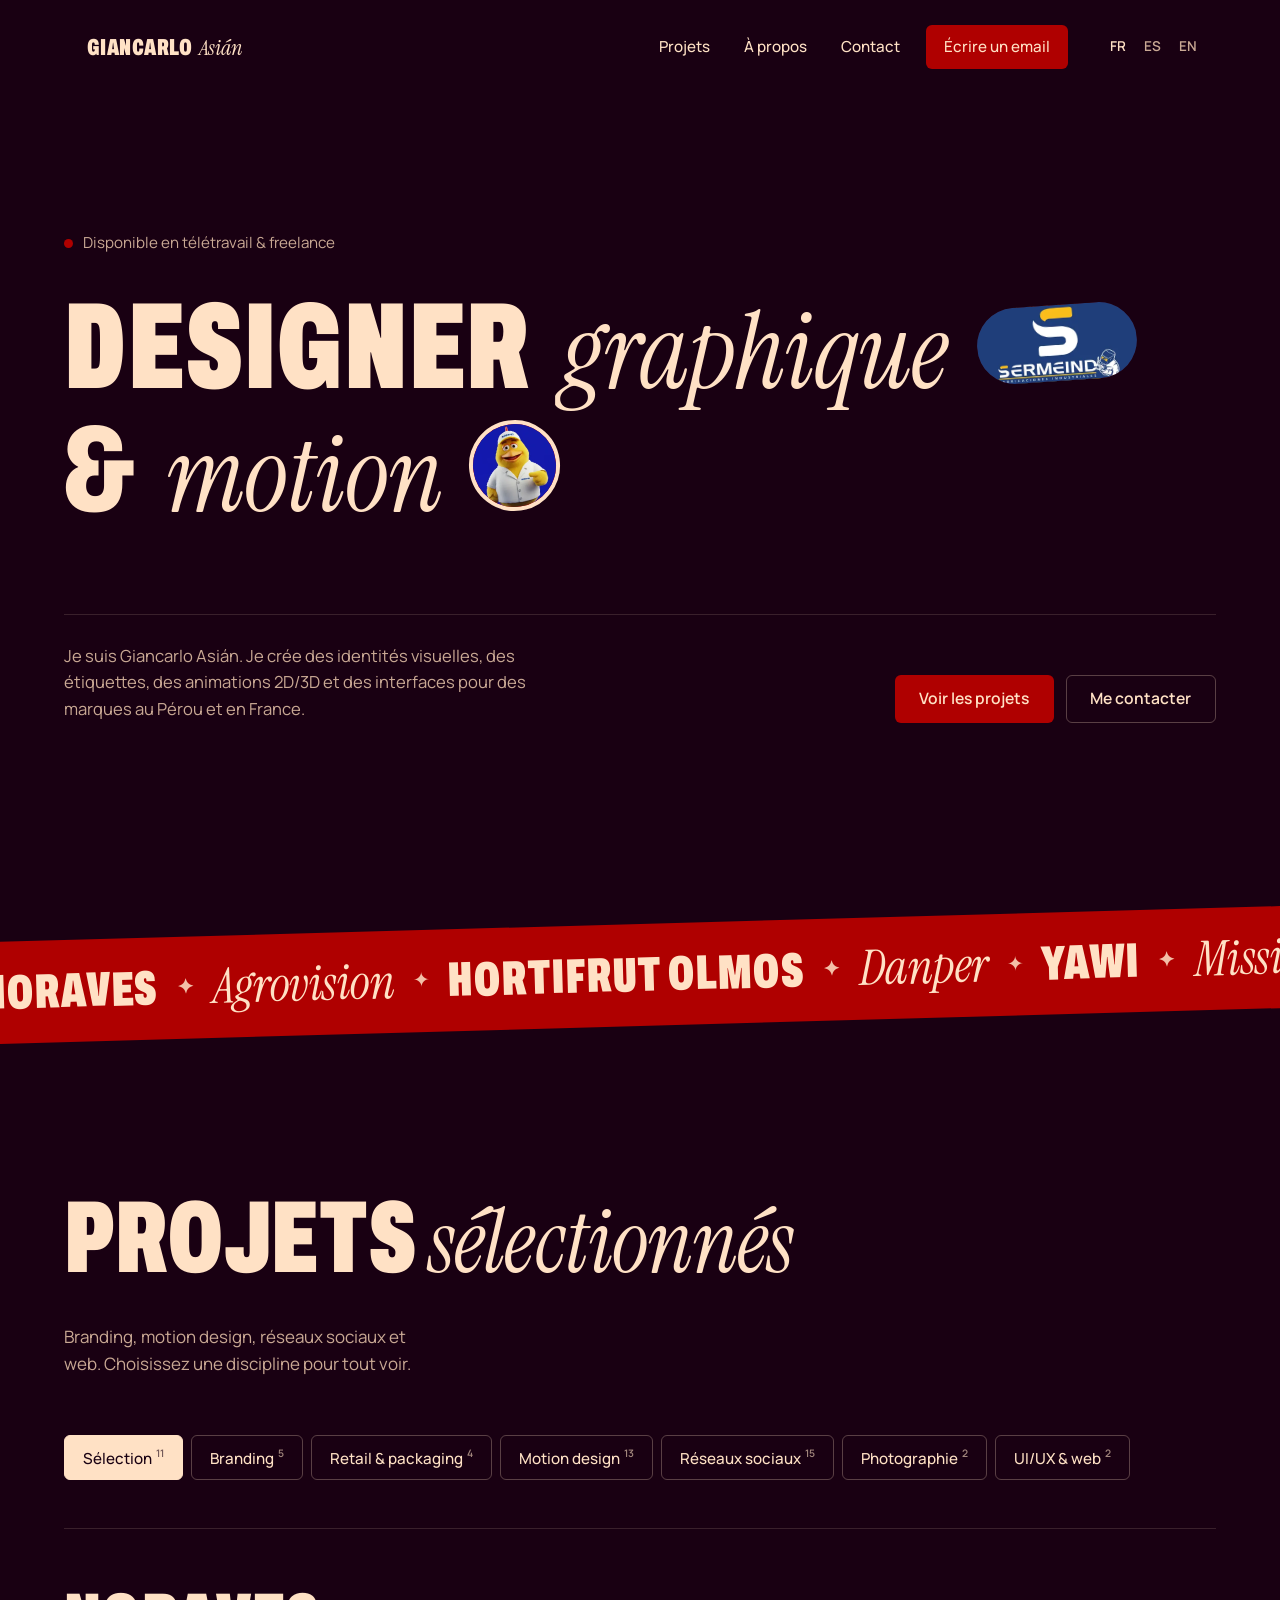
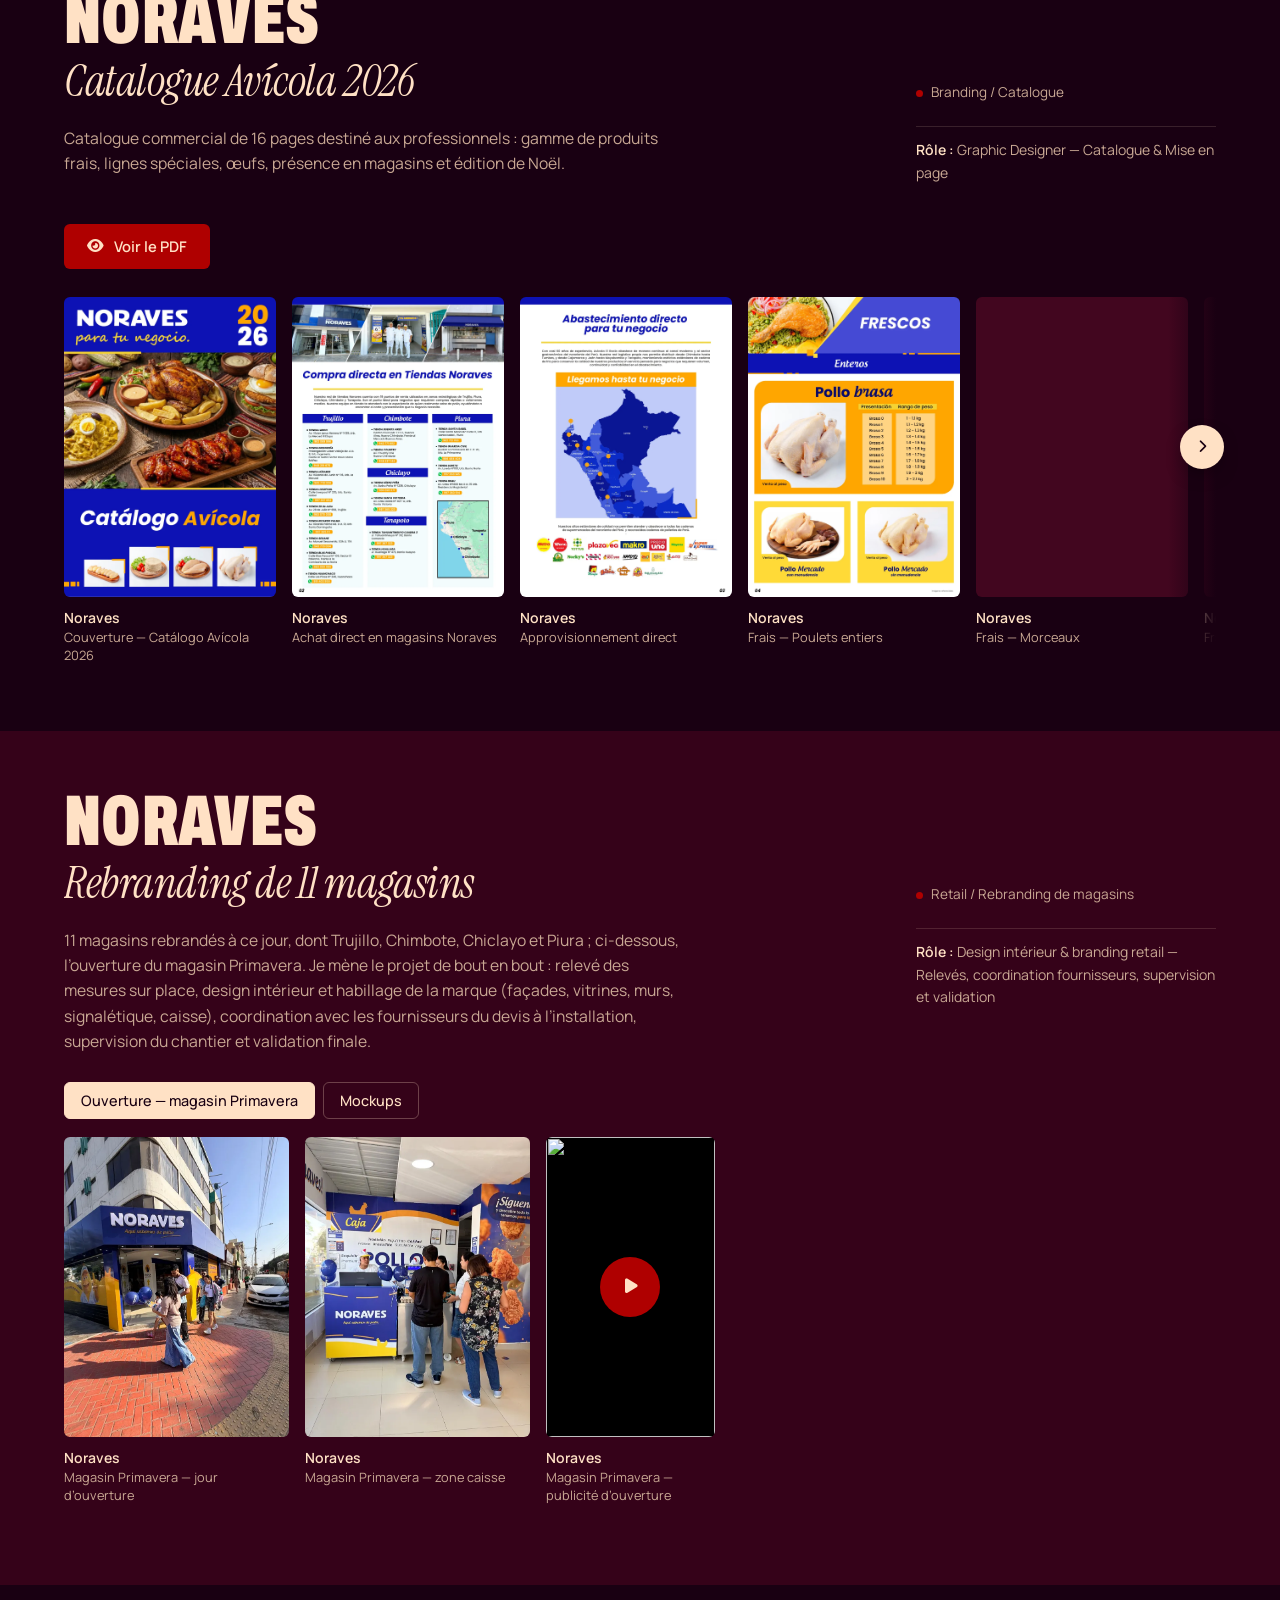
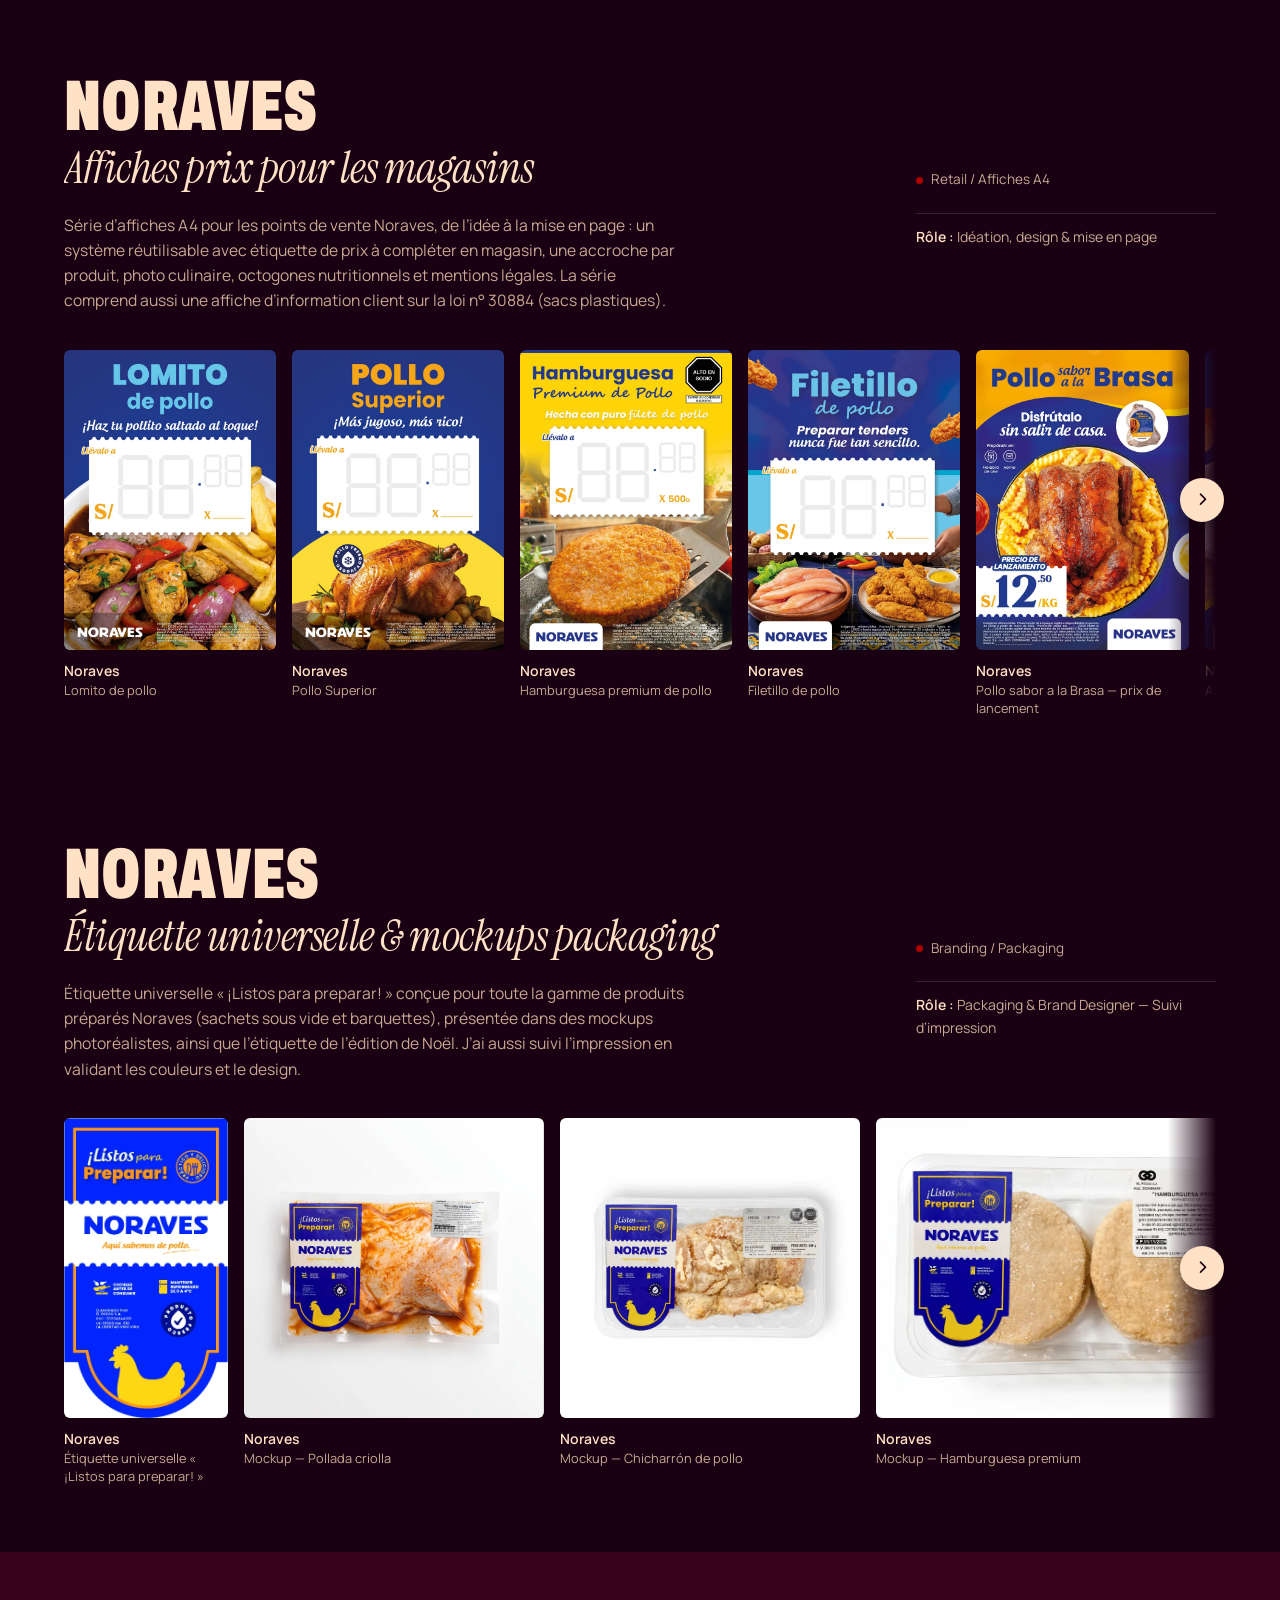
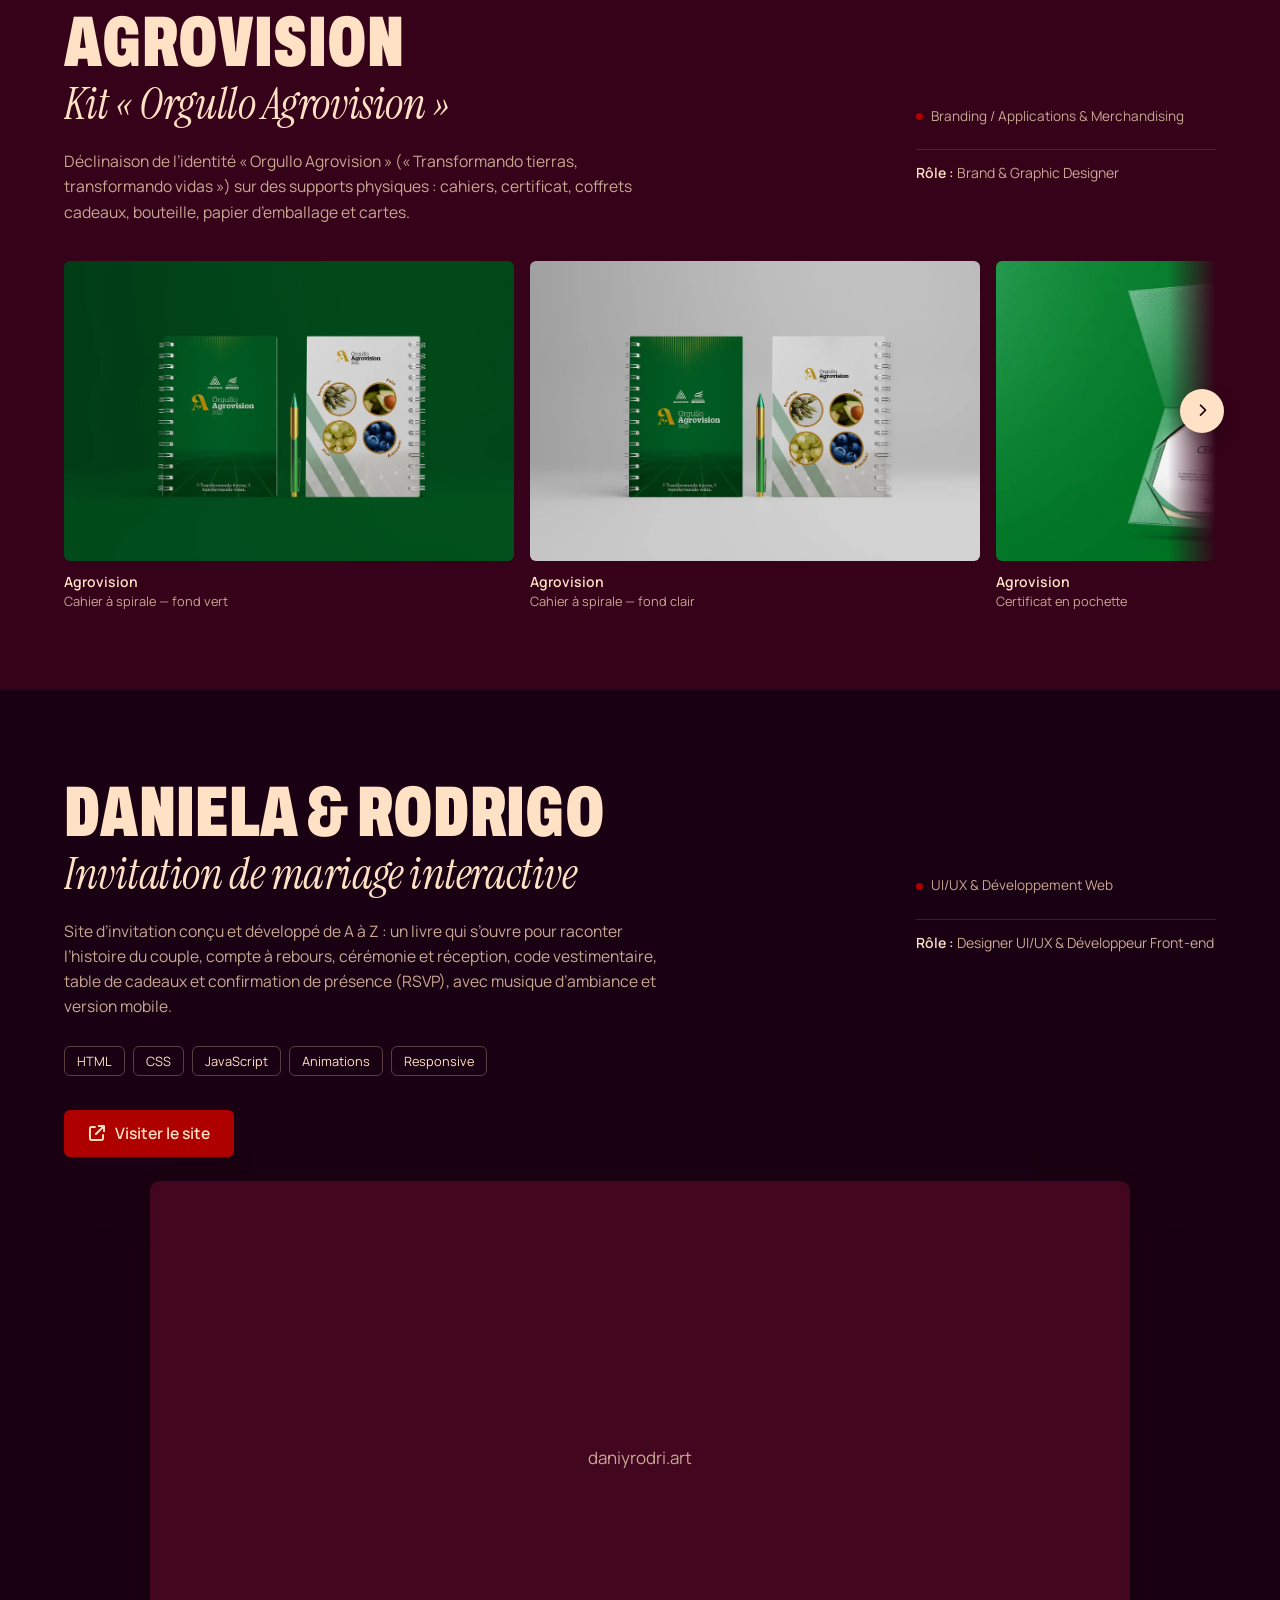
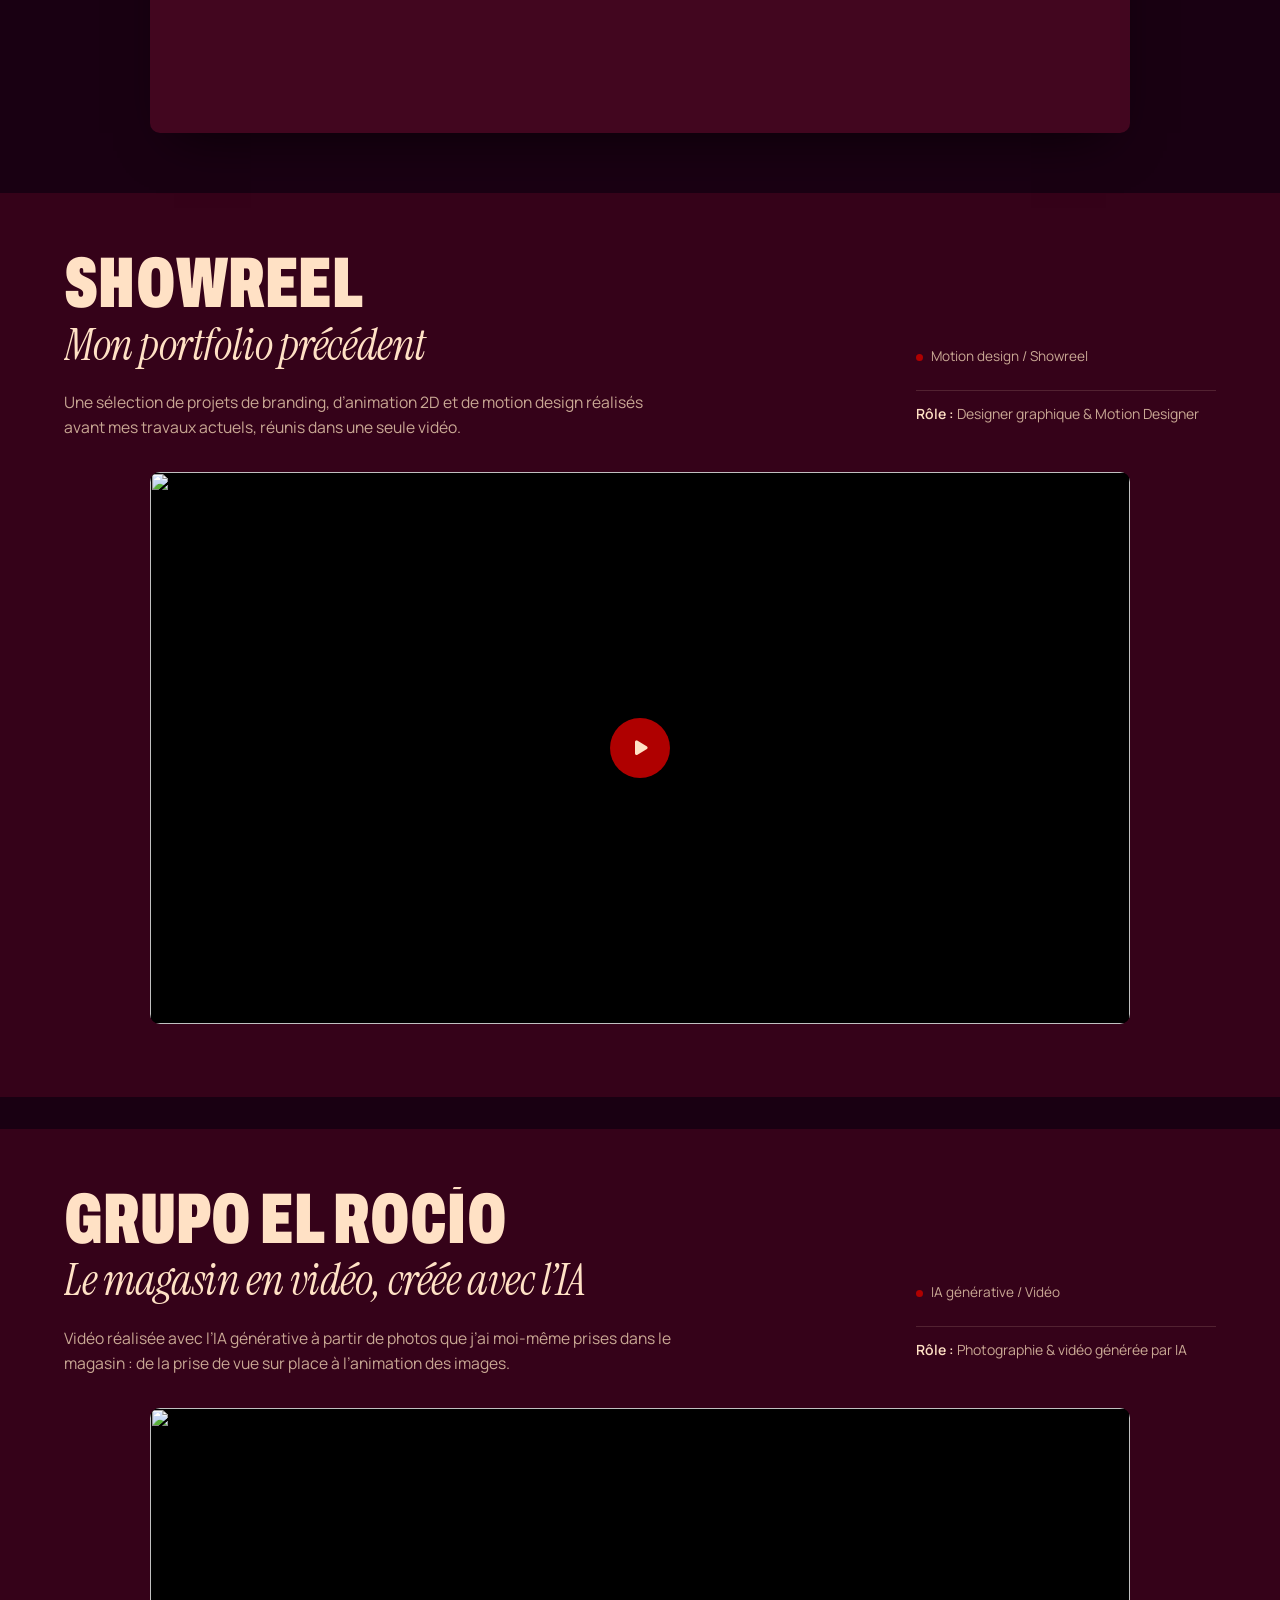
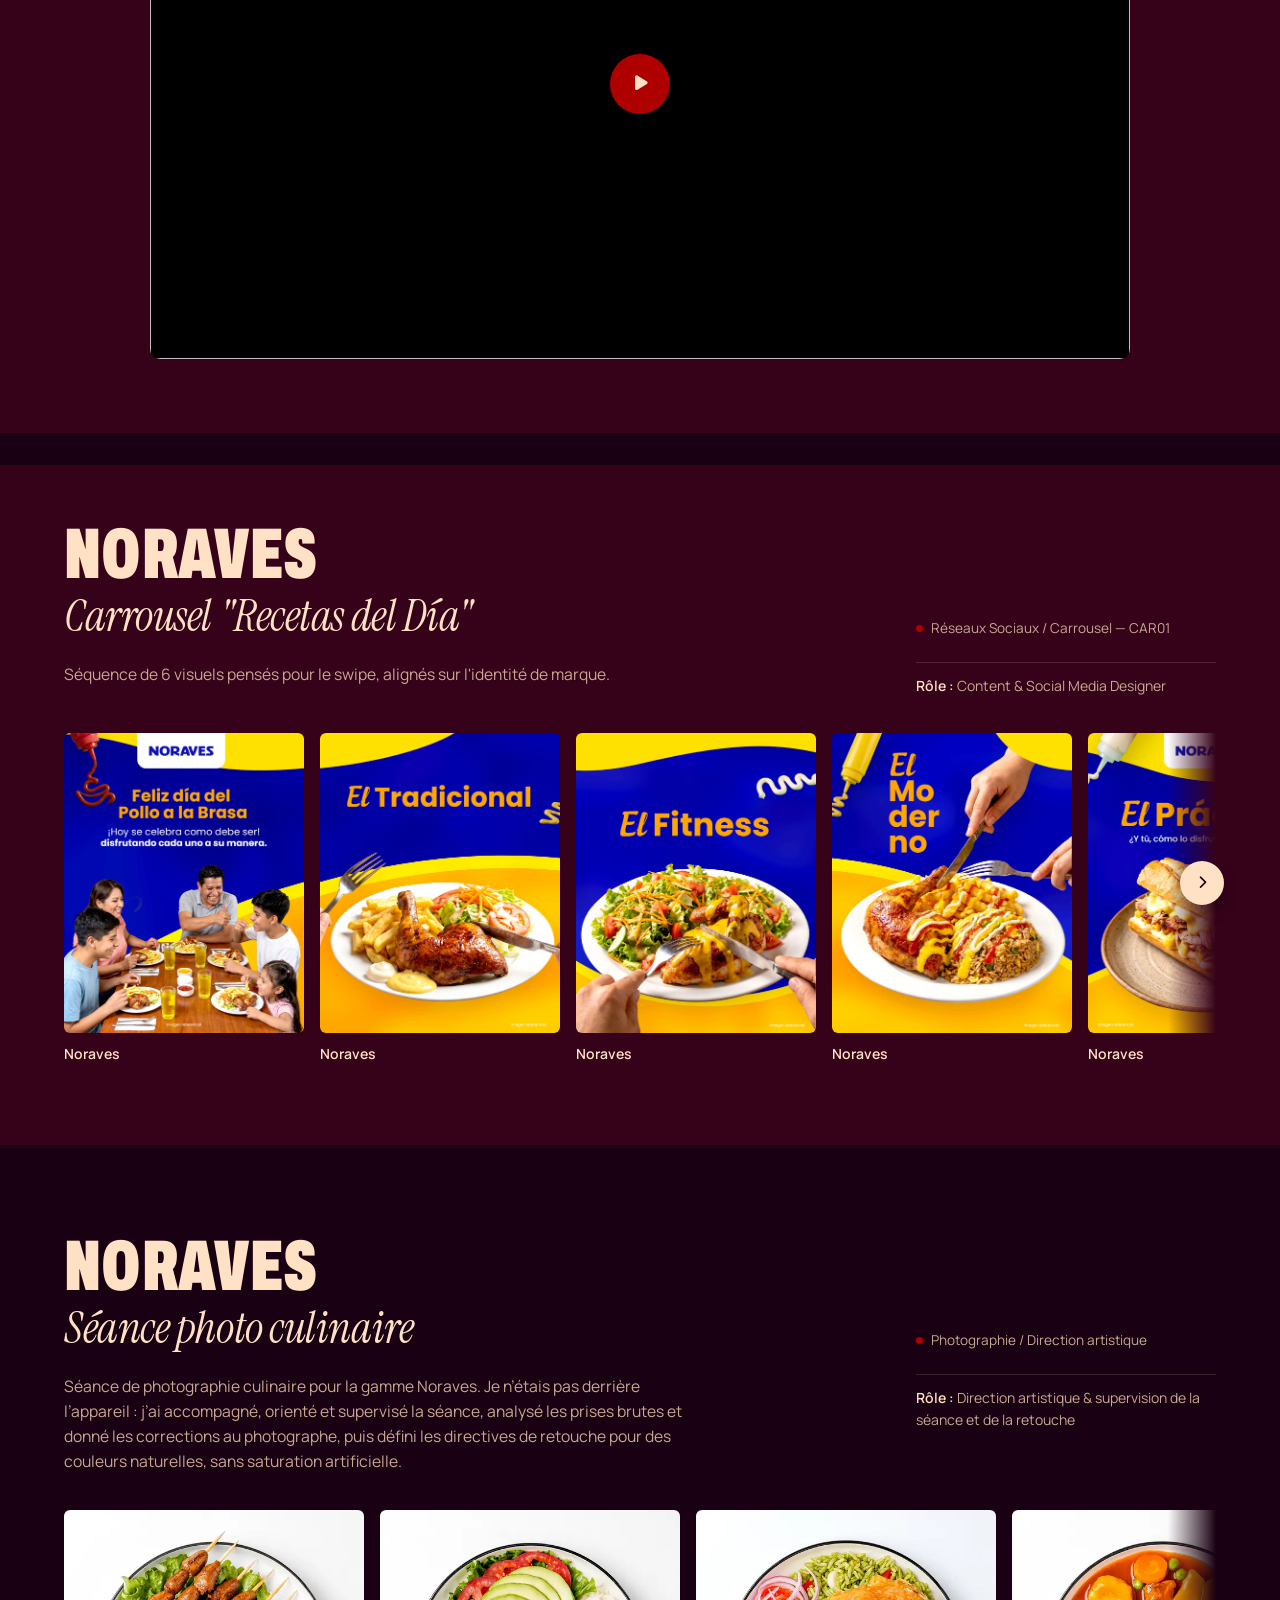
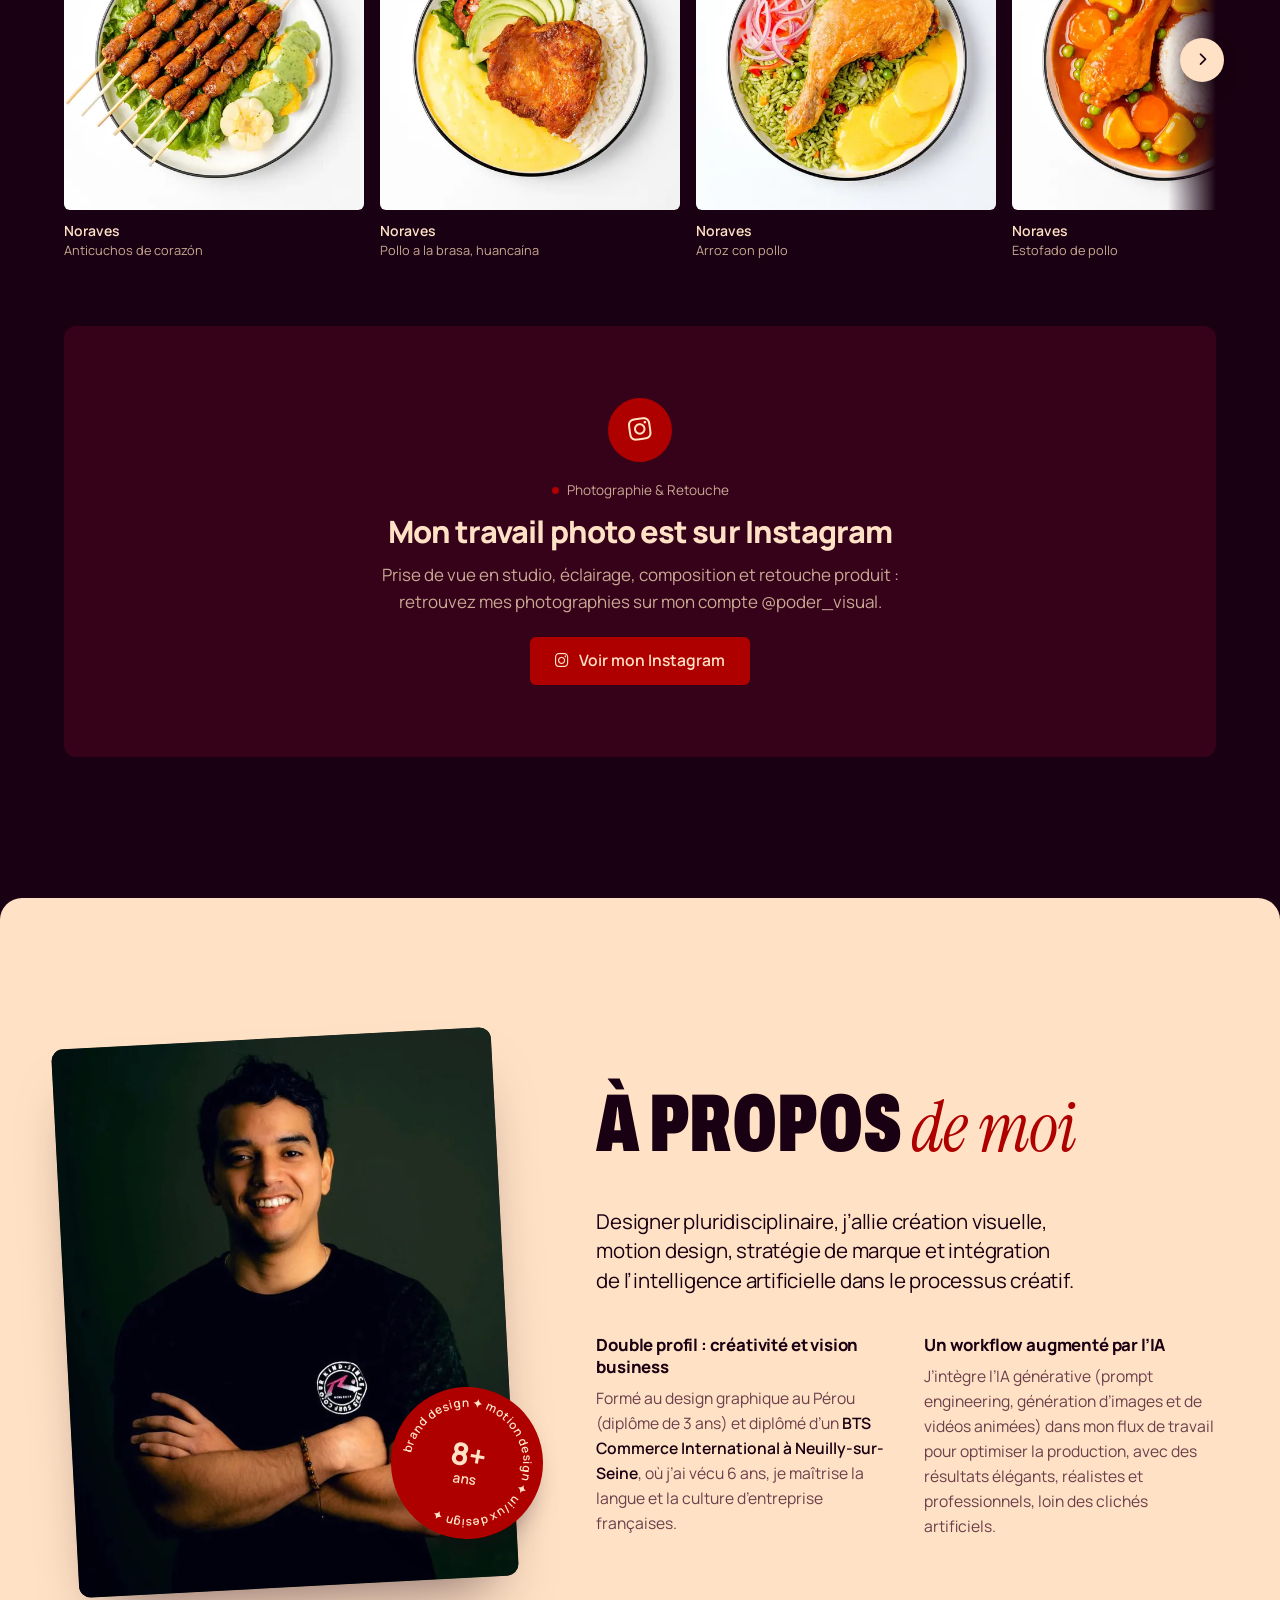
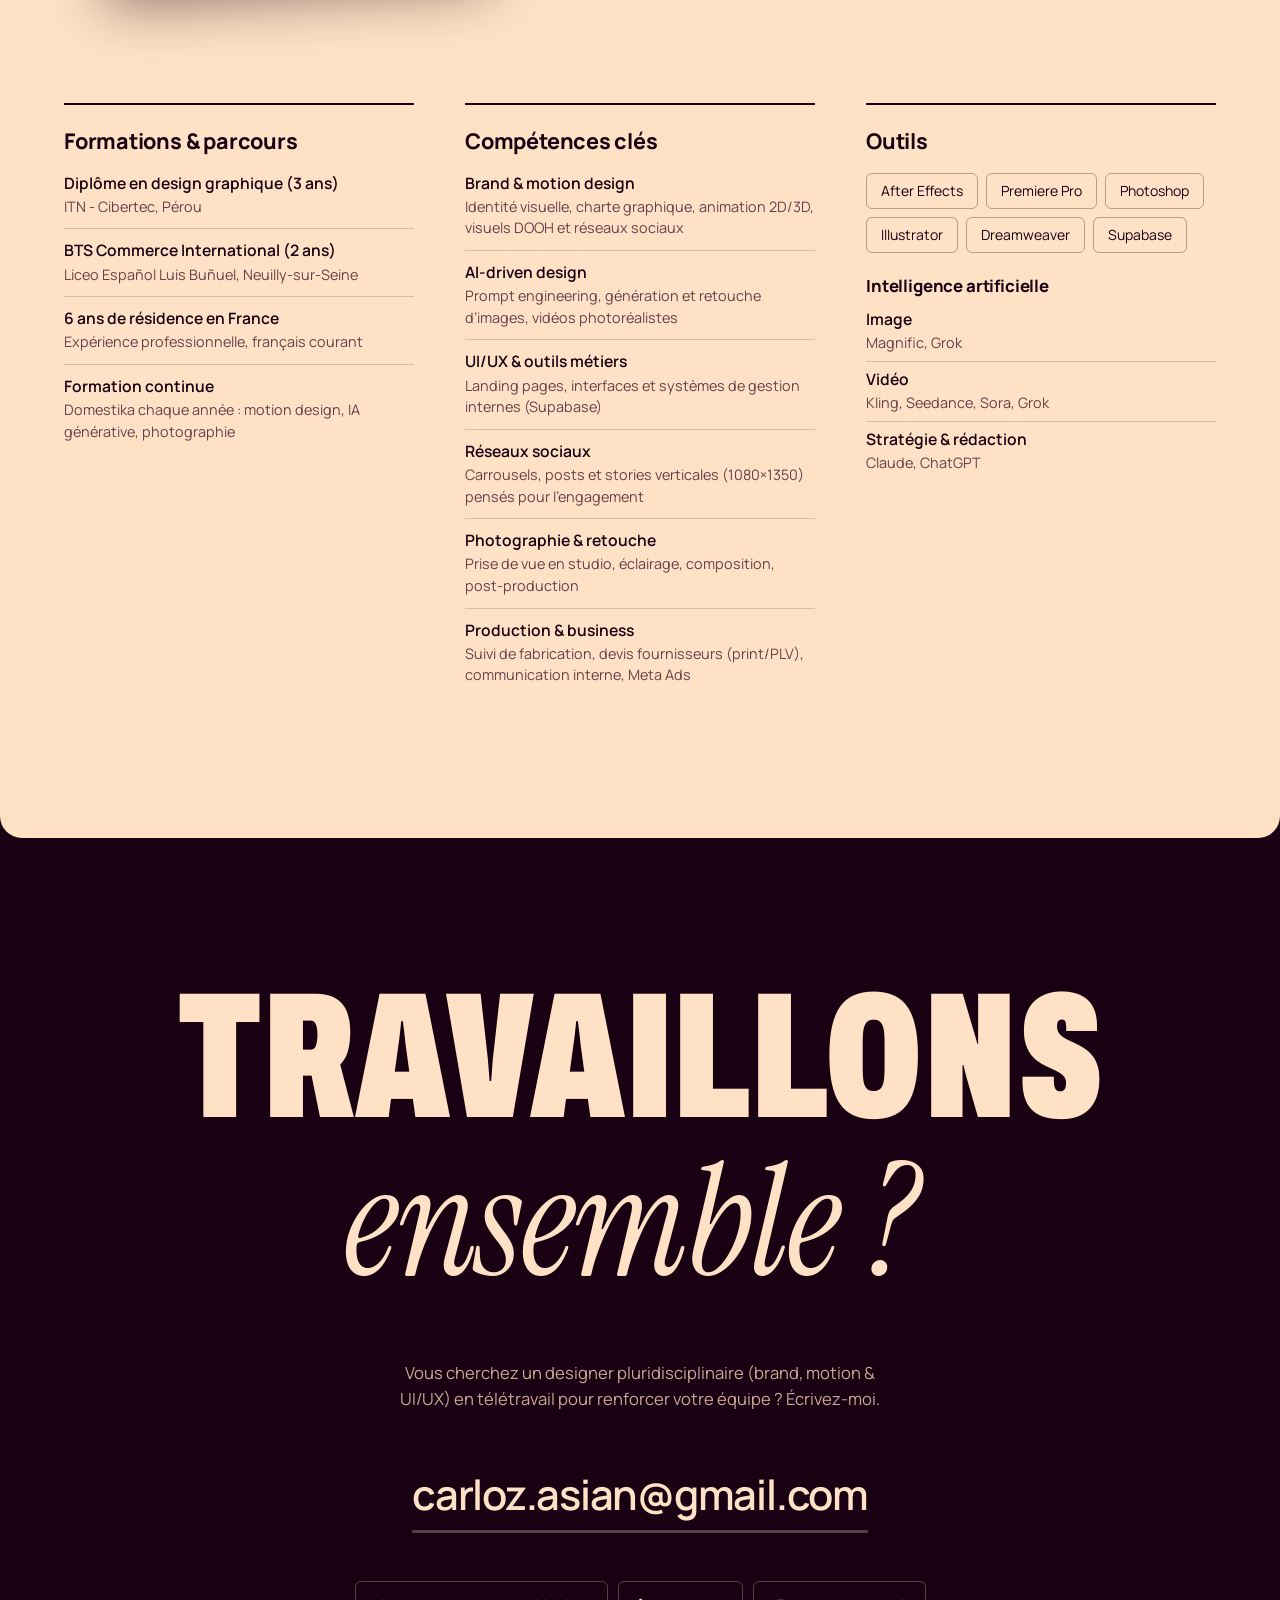
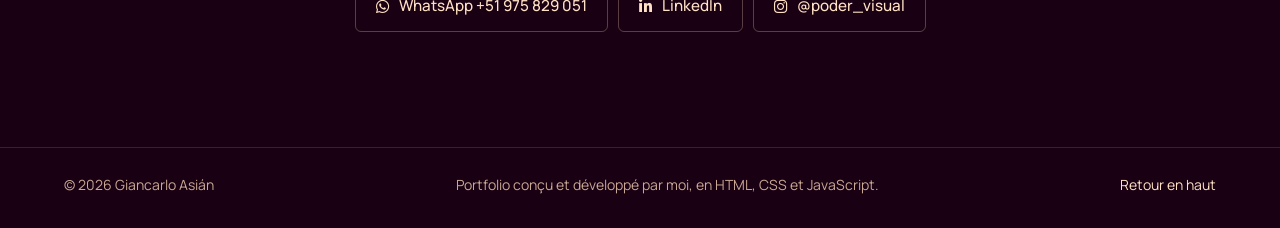
==== commit e71b28d0: "Quitar el video pequeño de Suprema de la Selección Sigue visible en el filtro Motion design.  Co-Aut" ====
--- a/index.html
+++ b/index.html
@@ -649,87 +649,6 @@
                                 <span>Pollo Navideño — édition Noël</span>
                             </div>
                         </div>
-                        <!-- Étiquettes pas encore lancées : gardées dans <template> (jamais affichées).
-                             Pour en publier une, déplacer son bloc hors du <template>. -->
-                        <template class="etiquetas-a-publicar">
-                        <div class="mini-carousel-item">
-                            <div class="mini-carousel-media" style="aspect-ratio: 816 / 1000;"><img src="ETIQUETAS/etiqueta-molleja-parrillera.webp" data-full="ETIQUETAS/etiqueta-molleja-parrillera-lg.webp" alt="Noraves — Étiquette Molleja parrillera" width="816" height="1000" loading="lazy" decoding="async"></div>
-                            <div class="mini-carousel-caption">
-                                <strong>Noraves</strong>
-                                <span>Molleja parrillera</span>
-                            </div>
-                        </div>
-                        <div class="mini-carousel-item">
-                            <div class="mini-carousel-media" style="aspect-ratio: 816 / 1000;"><img src="ETIQUETAS/etiqueta-filete-parrillero.webp" data-full="ETIQUETAS/etiqueta-filete-parrillero-lg.webp" alt="Noraves — Étiquette Filete parrillero" width="816" height="1000" loading="lazy" decoding="async"></div>
-                            <div class="mini-carousel-caption">
-                                <strong>Noraves</strong>
-                                <span>Filete parrillero</span>
-                            </div>
-                        </div>
-                        <div class="mini-carousel-item">
-                            <div class="mini-carousel-media" style="aspect-ratio: 815 / 1000;"><img src="ETIQUETAS/etiqueta-corazon-anticuchero.webp" data-full="ETIQUETAS/etiqueta-corazon-anticuchero-lg.webp" alt="Noraves — Étiquette Corazón anticuchero" width="815" height="1000" loading="lazy" decoding="async"></div>
-                            <div class="mini-carousel-caption">
-                                <strong>Noraves</strong>
-                                <span>Corazón anticuchero</span>
-                            </div>
-                        </div>
-                        <div class="mini-carousel-item">
-                            <div class="mini-carousel-media" style="aspect-ratio: 1000 / 800;"><img src="ETIQUETAS/etiqueta-pollada-criolla.webp" data-full="ETIQUETAS/etiqueta-pollada-criolla-lg.webp" alt="Noraves — Étiquette Pollada criolla" width="1000" height="800" loading="lazy" decoding="async"></div>
-                            <div class="mini-carousel-caption">
-                                <strong>Noraves</strong>
-                                <span>Pollada criolla</span>
-                            </div>
-                        </div>
-                        <div class="mini-carousel-item">
-                            <div class="mini-carousel-media" style="aspect-ratio: 676 / 1000;"><img src="ETIQUETAS/etiqueta-chicharron-hamburguesa.webp" data-full="ETIQUETAS/etiqueta-chicharron-hamburguesa-lg.webp" alt="Noraves — Étiquette Chicharrón &amp; Hamburguesa premium" width="676" height="1000" loading="lazy" decoding="async"></div>
-                            <div class="mini-carousel-caption">
-                                <strong>Noraves</strong>
-                                <span>Chicharrón &amp; Hamburguesa premium</span>
-                            </div>
-                        </div>
-                        <div class="mini-carousel-item">
-                            <div class="mini-carousel-media" style="aspect-ratio: 687 / 1000;"><img src="ETIQUETAS/etiqueta-nuggets-alitas-bouchet.webp" data-full="ETIQUETAS/etiqueta-nuggets-alitas-bouchet-lg.webp" alt="Noraves — Étiquette Nuggets &amp; Alitas Bouchet" width="687" height="1000" loading="lazy" decoding="async"></div>
-                            <div class="mini-carousel-caption">
-                                <strong>Noraves</strong>
-                                <span>Nuggets &amp; Alitas Bouchet</span>
-                            </div>
-                        </div>
-                        <div class="mini-carousel-item">
-                            <div class="mini-carousel-media" style="aspect-ratio: 775 / 1000;"><img src="ETIQUETAS/etiqueta-pollo-a-la-brasa.webp" data-full="ETIQUETAS/etiqueta-pollo-a-la-brasa-lg.webp" alt="Noraves — Étiquette Pollo sabor a la Brasa" width="775" height="1000" loading="lazy" decoding="async"></div>
-                            <div class="mini-carousel-caption">
-                                <strong>Noraves</strong>
-                                <span>Pollo sabor a la Brasa</span>
-                            </div>
-                        </div>
-                        <div class="mini-carousel-item">
-                            <div class="mini-carousel-media" style="aspect-ratio: 341 / 1000;"><img src="ETIQUETAS/etiqueta-lomito-filetillo.webp" data-full="ETIQUETAS/etiqueta-lomito-filetillo-lg.webp" alt="Noraves — Étiquette Lomito &amp; Filetillo" width="341" height="1000" loading="lazy" decoding="async"></div>
-                            <div class="mini-carousel-caption">
-                                <strong>Noraves</strong>
-                                <span>Lomito &amp; Filetillo</span>
-                            </div>
-                        </div>
-                        <div class="mini-carousel-item">
-                            <div class="mini-carousel-media" style="aspect-ratio: 876 / 1000;"><img src="ETIQUETAS/etiqueta-alitas-korean-bbq.webp" data-full="ETIQUETAS/etiqueta-alitas-korean-bbq-lg.webp" alt="Noraves — Étiquette Alitas korean BBQ picante" width="876" height="1000" loading="lazy" decoding="async"></div>
-                            <div class="mini-carousel-caption">
-                                <strong>Noraves</strong>
-                                <span>Alitas korean BBQ picante</span>
-                            </div>
-                        </div>
-                        <div class="mini-carousel-item">
-                            <div class="mini-carousel-media" style="aspect-ratio: 1000 / 925;"><img src="ETIQUETAS/etiqueta-milanesa-suprema.webp" data-full="ETIQUETAS/etiqueta-milanesa-suprema-lg.webp" alt="Noraves — Étiquette Sábana de Milanesa &amp; Suprema" width="1000" height="925" loading="lazy" decoding="async"></div>
-                            <div class="mini-carousel-caption">
-                                <strong>Noraves</strong>
-                                <span>Sábana de Milanesa &amp; Suprema</span>
-                            </div>
-                        </div>
-                        <div class="mini-carousel-item">
-                            <div class="mini-carousel-media" style="aspect-ratio: 1000 / 341;"><img src="ETIQUETAS/etiqueta-bolsa-pollo-superior.webp" data-full="ETIQUETAS/etiqueta-bolsa-pollo-superior-lg.webp" alt="Noraves — Gabarit — sachet Pollo Superior" width="1000" height="341" loading="lazy" decoding="async"></div>
-                            <div class="mini-carousel-caption">
-                                <strong>Noraves</strong>
-                                <span>Gabarit — sachet Pollo Superior</span>
-                            </div>
-                        </div>
-                        </template>
                     </div>
                     <div class="project-role">
                         <strong>Rôle :</strong> Packaging &amp; Brand Designer — Suivi d’impression
@@ -1069,7 +988,7 @@
 
                 <h3 class="group-title" data-category="motion">Noraves</h3>
 
-                <article class="project-card" data-category="motion" data-featured="true">
+                <article class="project-card" data-category="motion">
                     <div class="project-media">
                         <div class="video-embed-wrapper" style="aspect-ratio: 526 / 935;">
                             <a class="video-thumb" href="https://www.youtube.com/watch?v=QU4HtF_U2KU" data-video-id="QU4HtF_U2KU" target="_blank" rel="noopener" aria-label="Lire la vidéo : Noraves — Suprema"><img src="https://i.ytimg.com/vi/QU4HtF_U2KU/maxresdefault.jpg" alt="" loading="lazy" decoding="async" onerror="this.onerror=null;this.src='https://i.ytimg.com/vi/QU4HtF_U2KU/hqdefault.jpg'"><span class="video-play" aria-hidden="true"><i class="fas fa-play"></i></span></a>
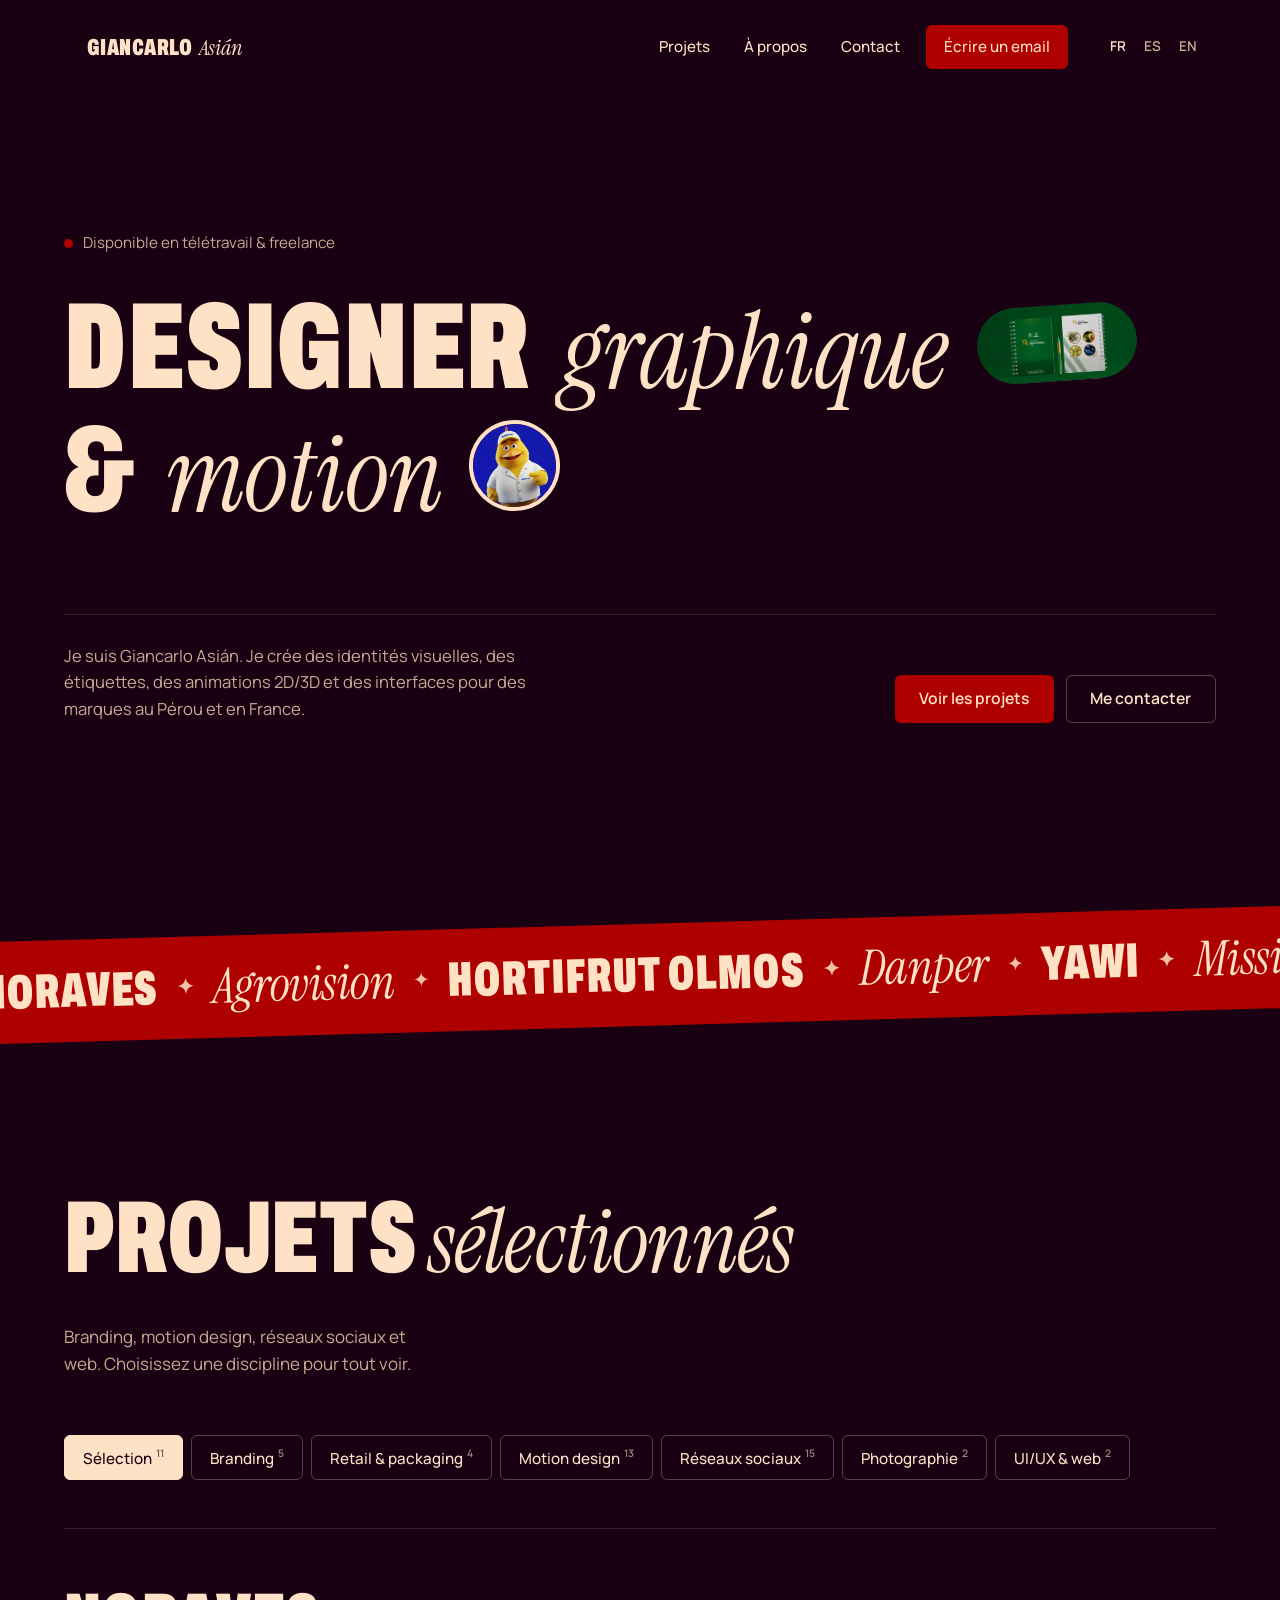
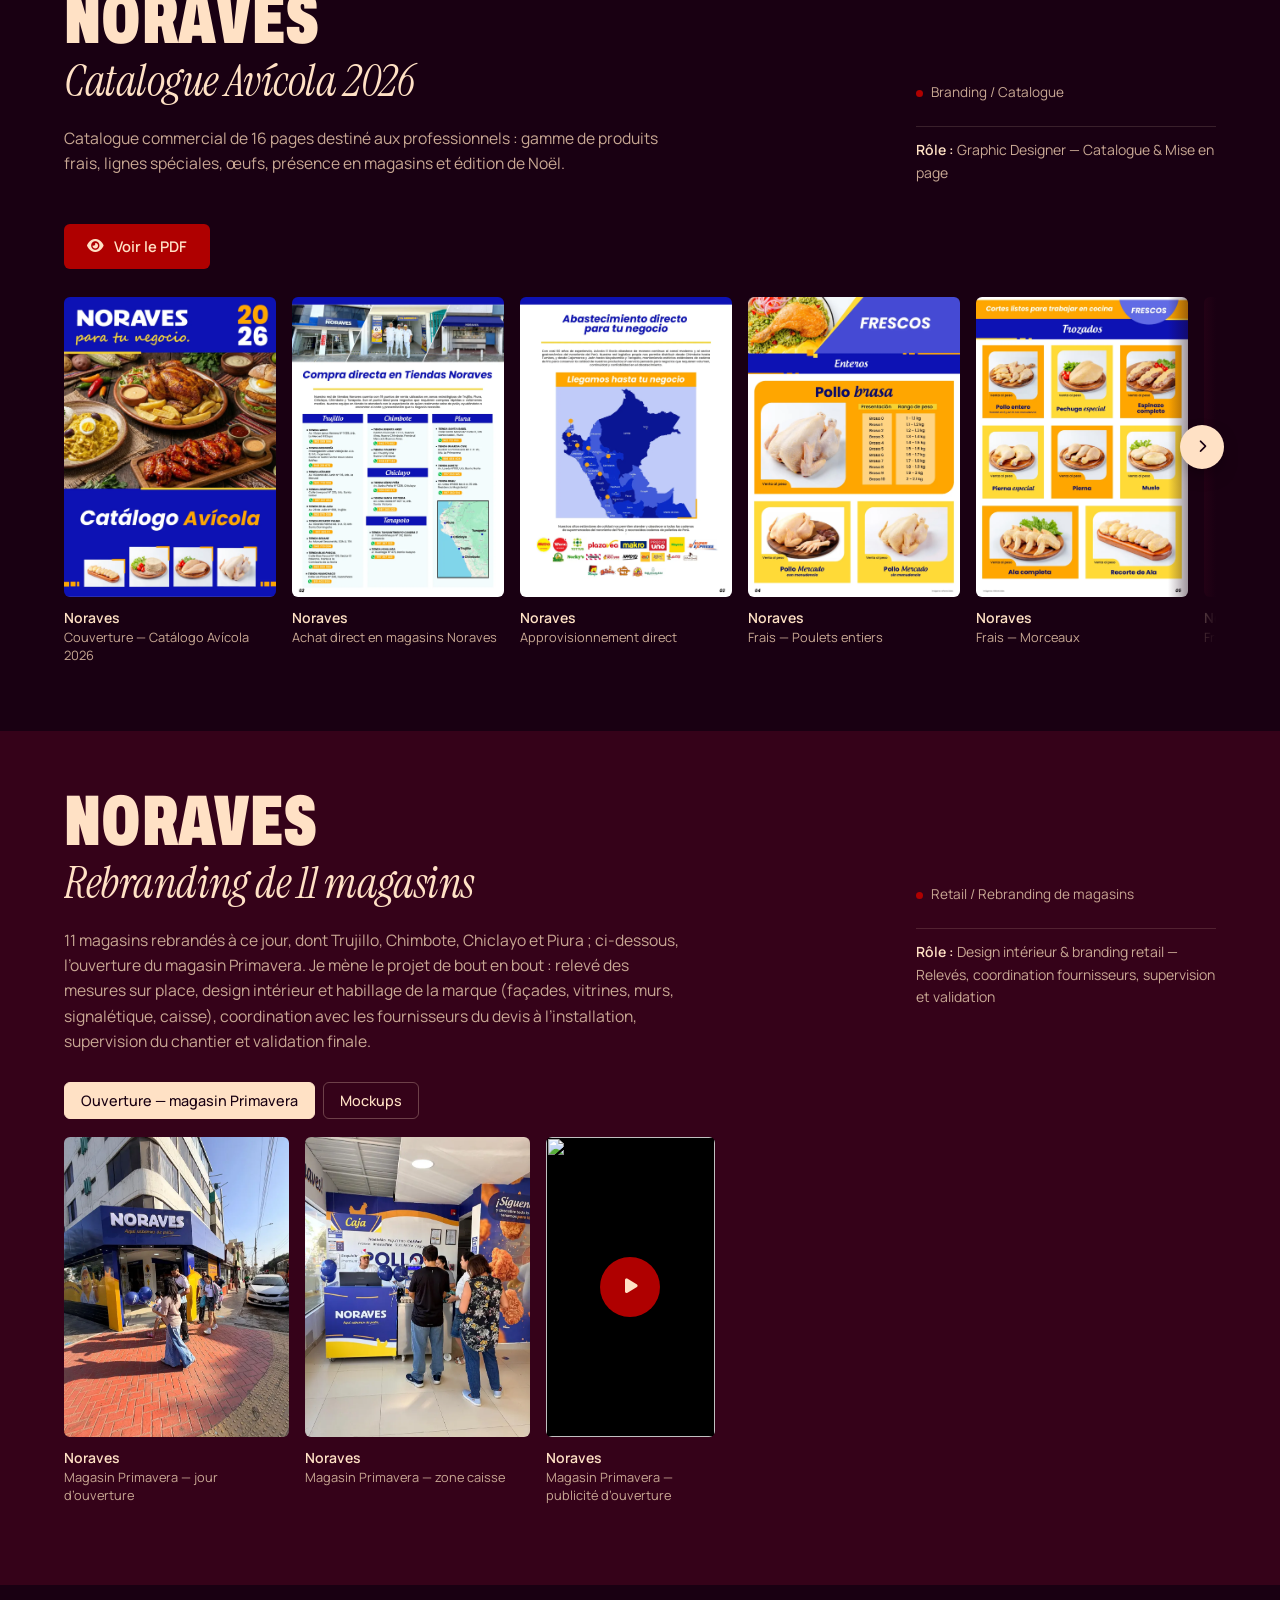
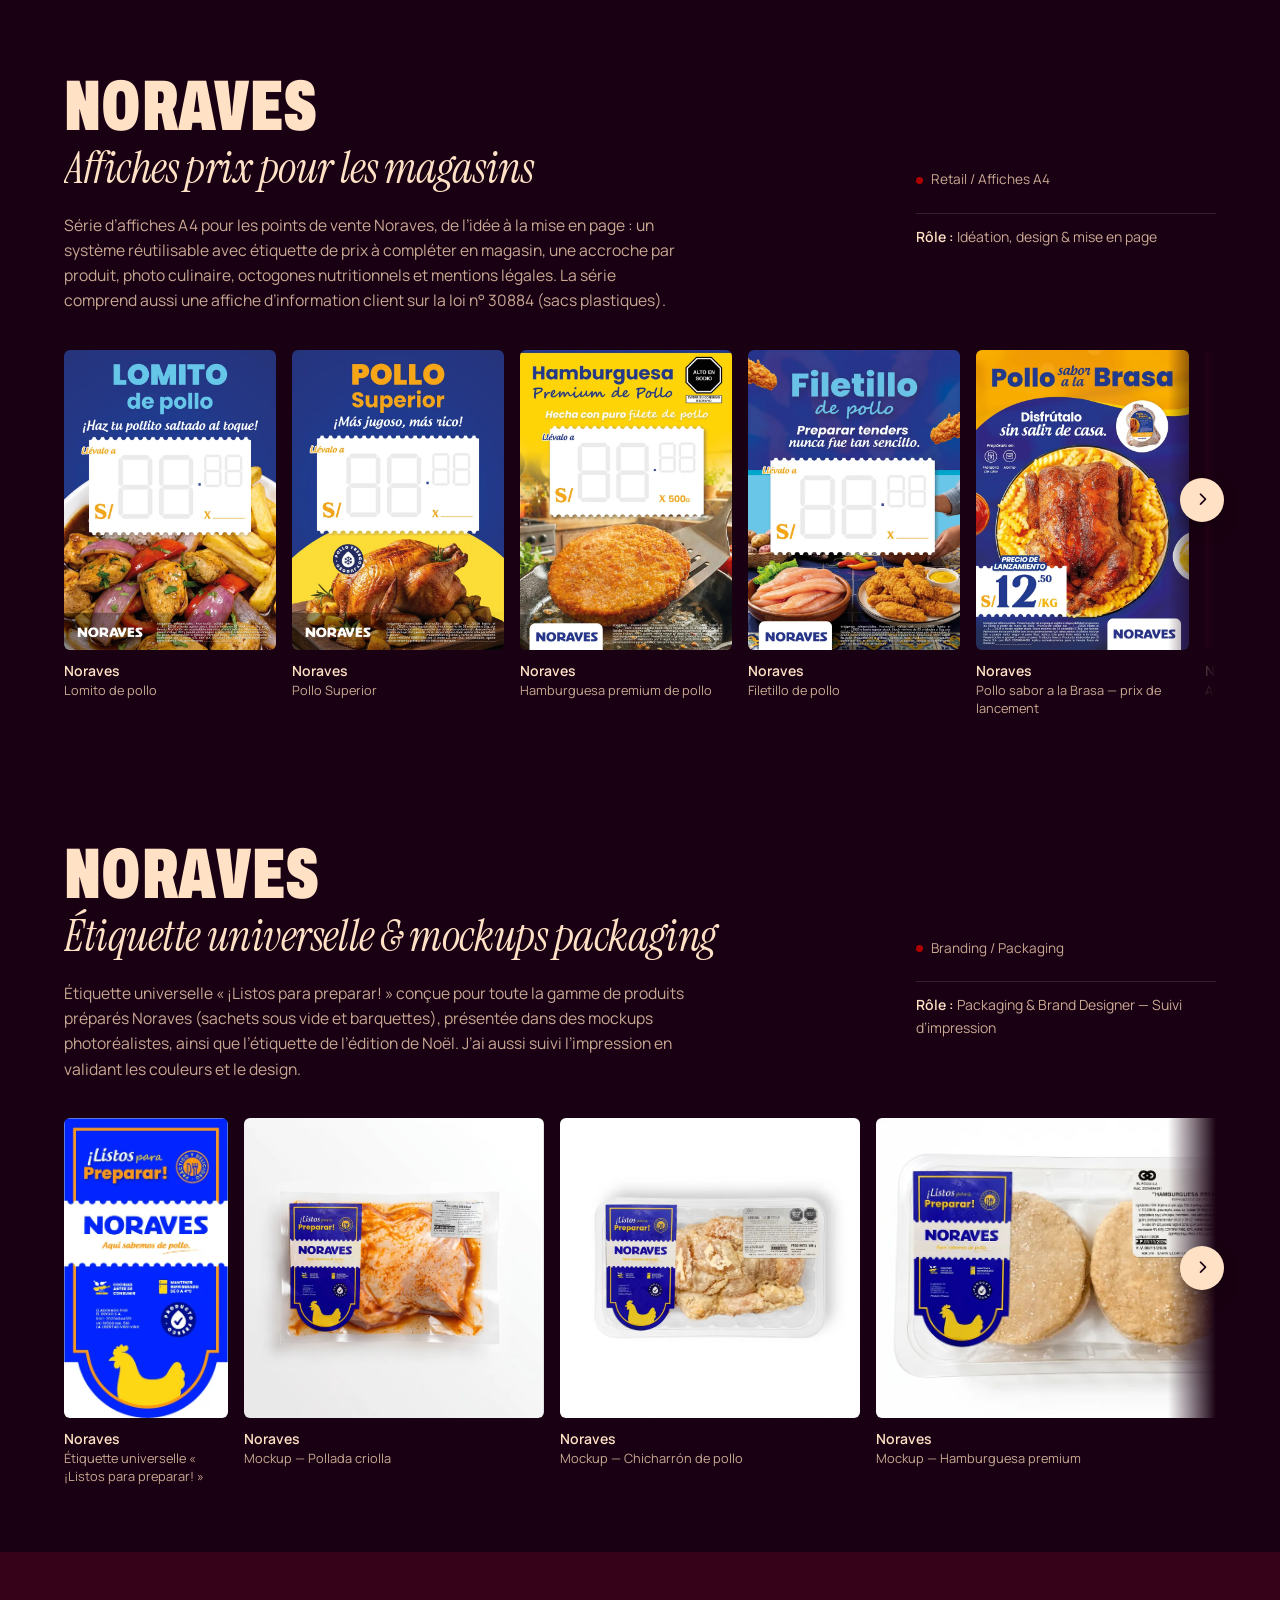
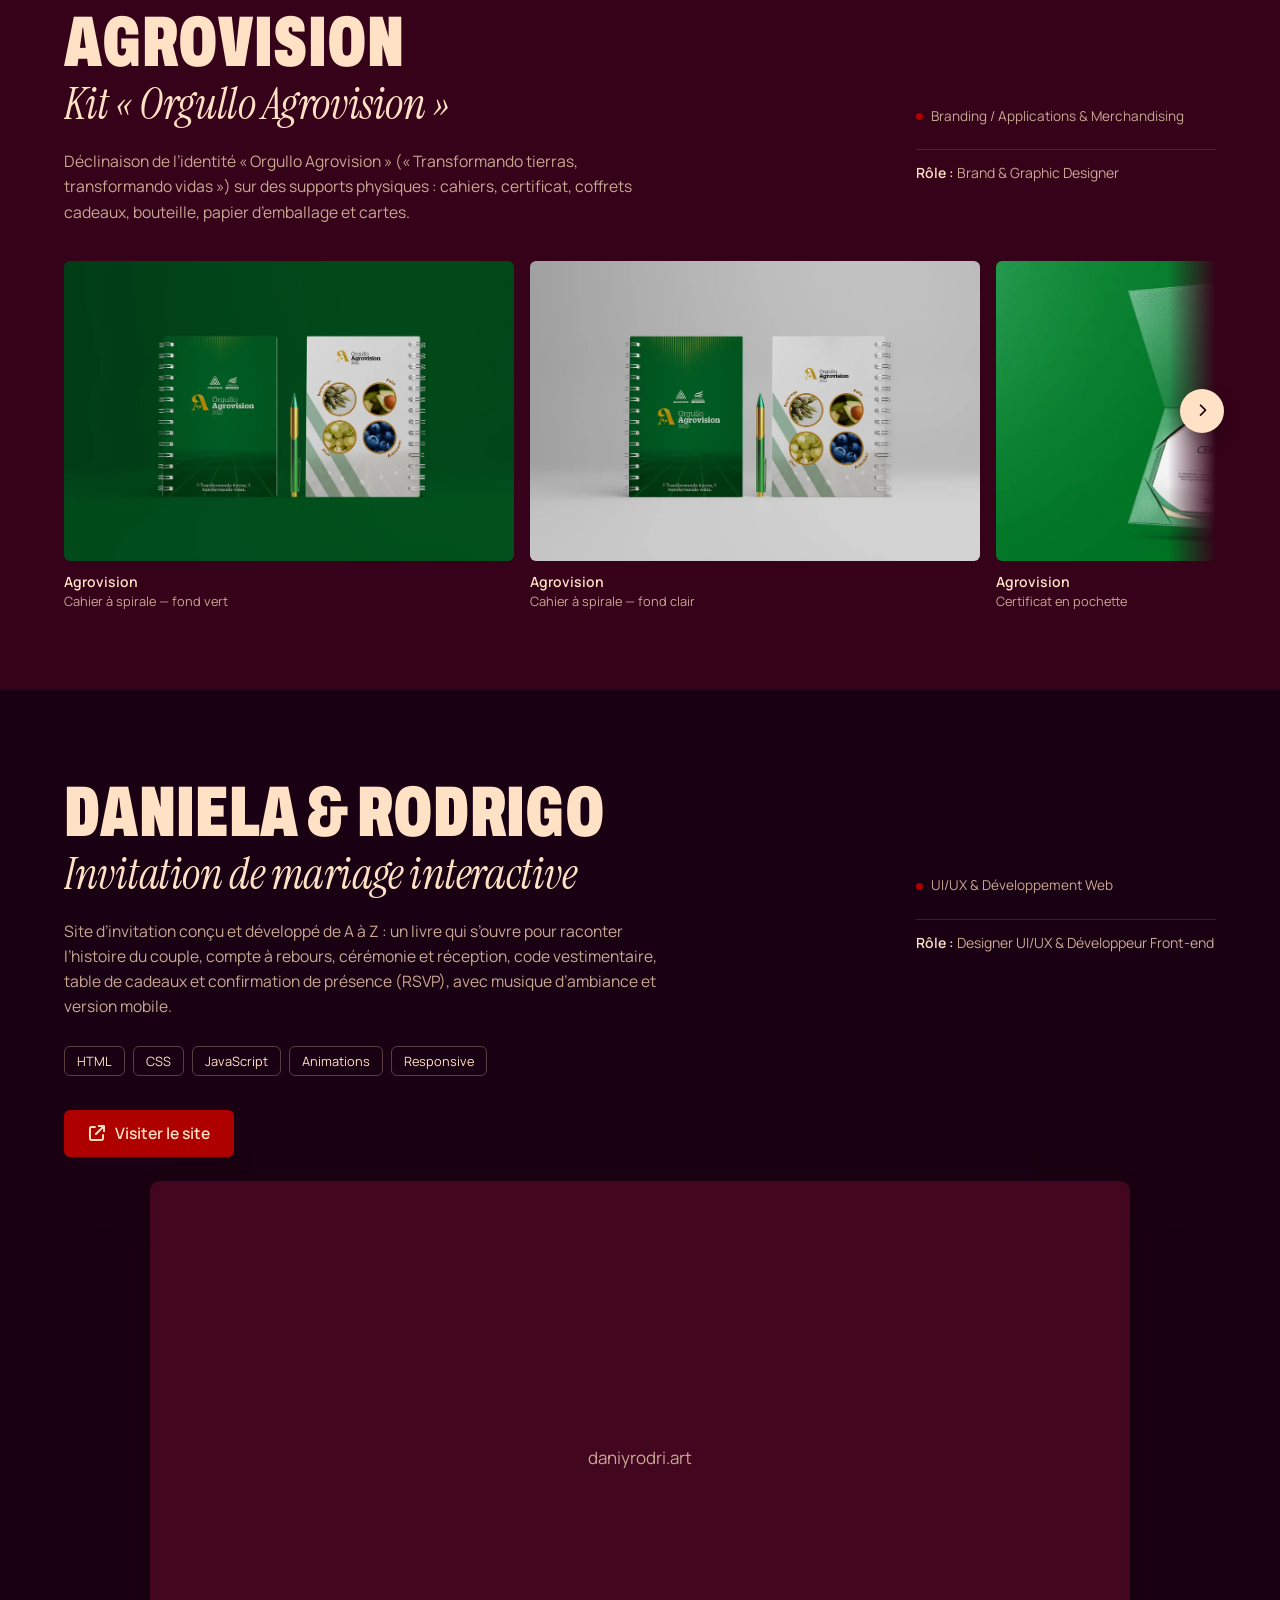
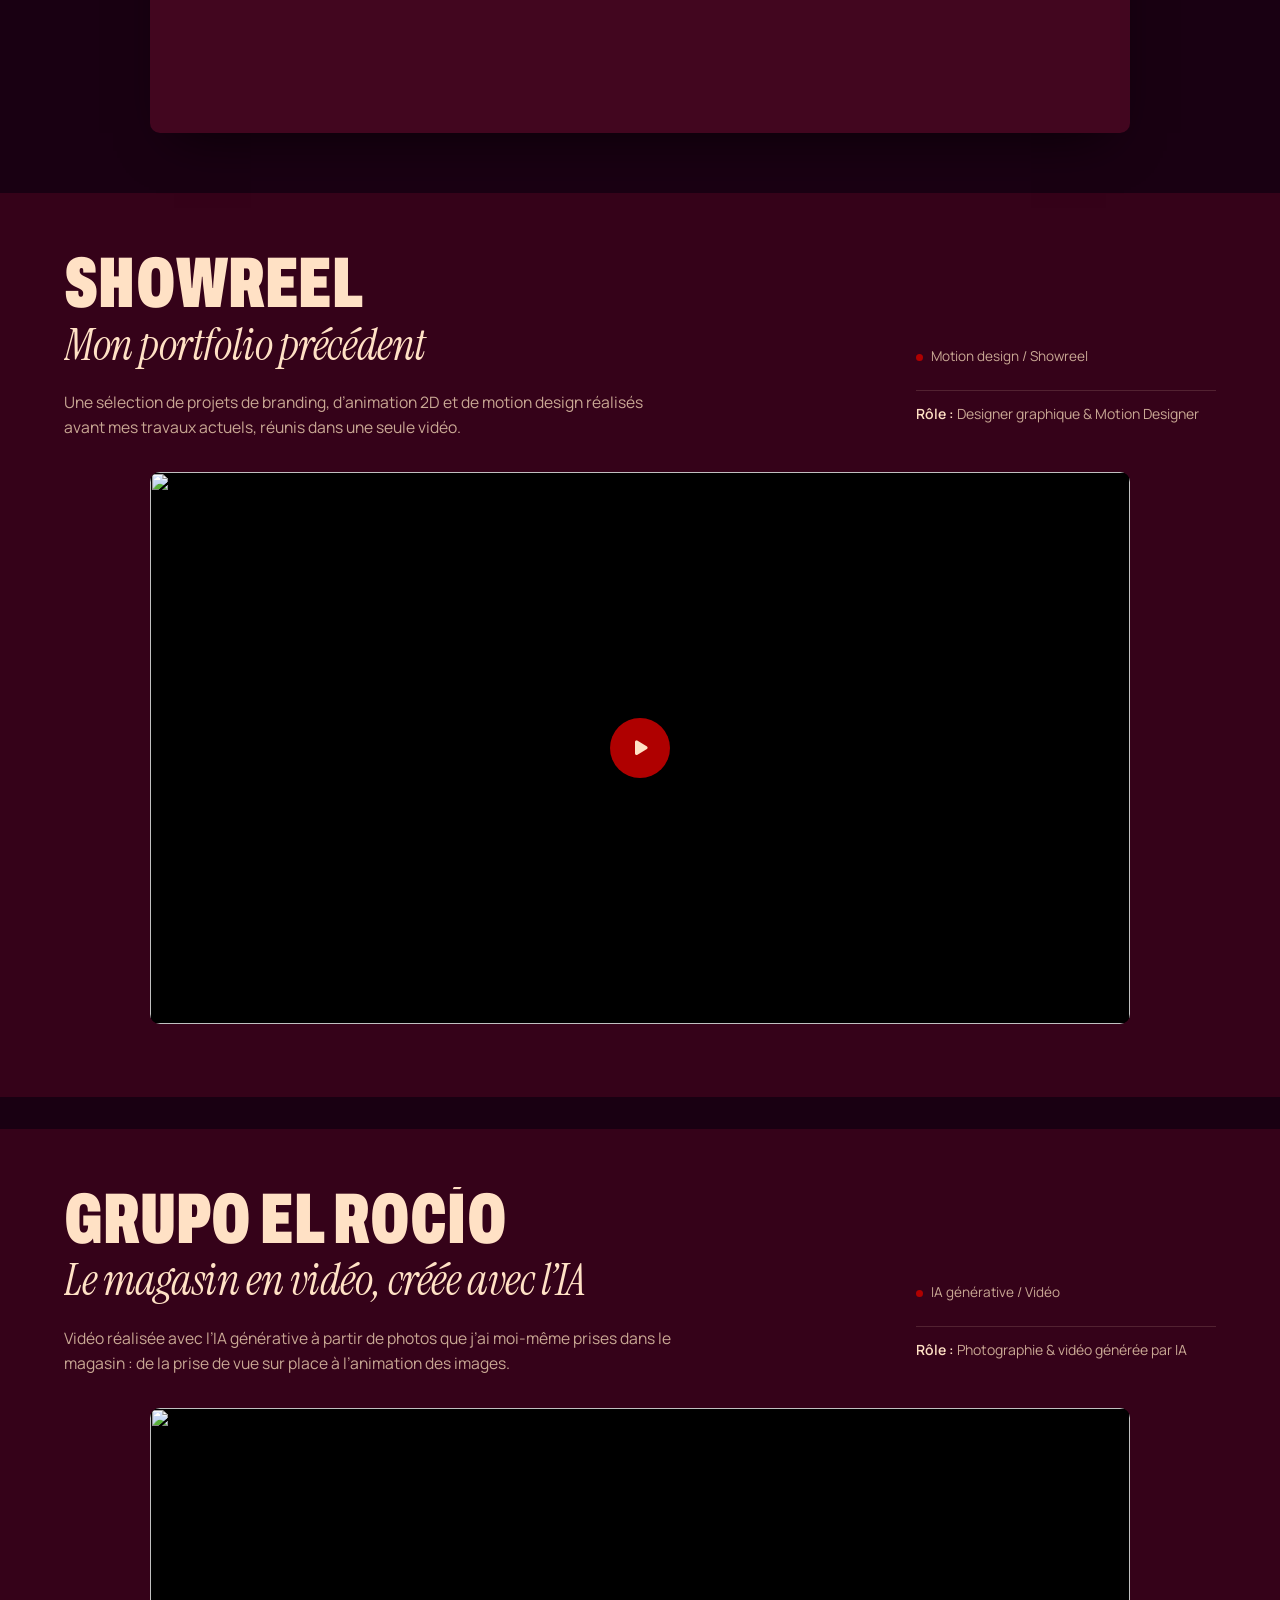
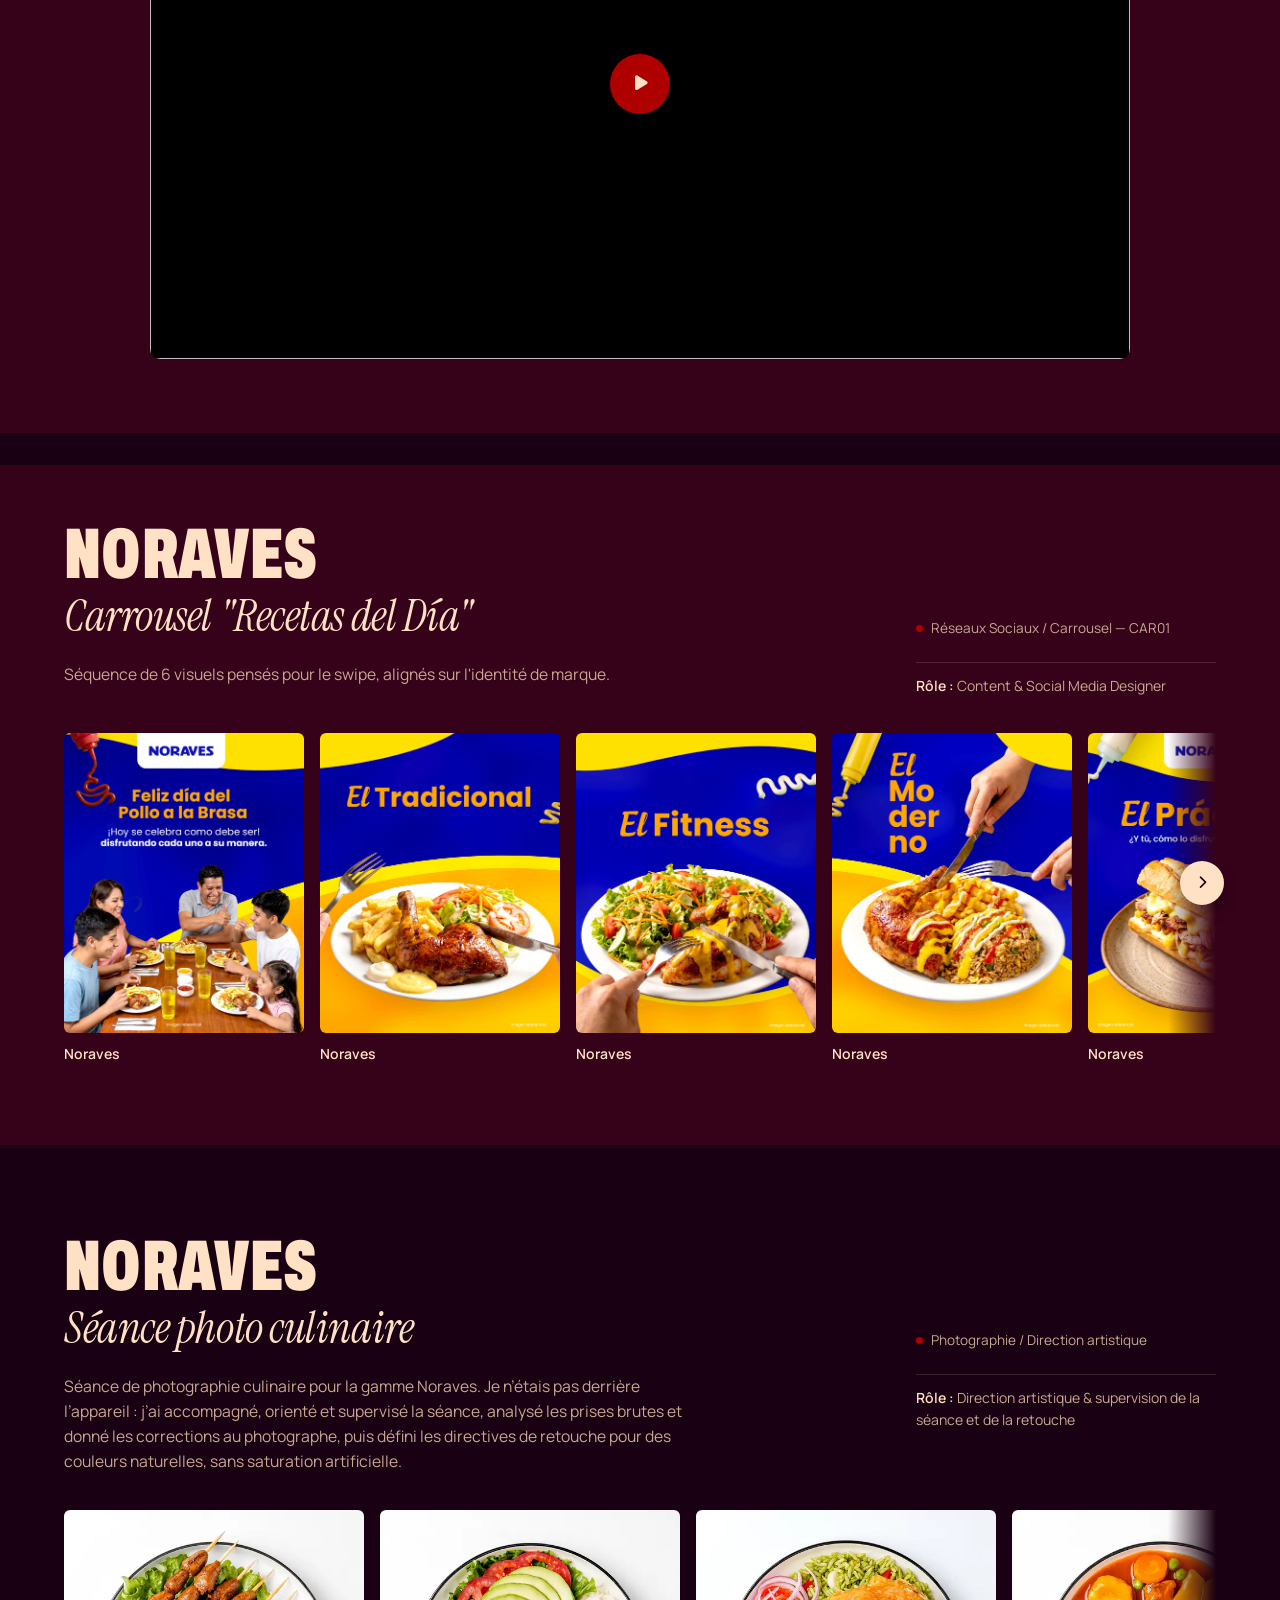
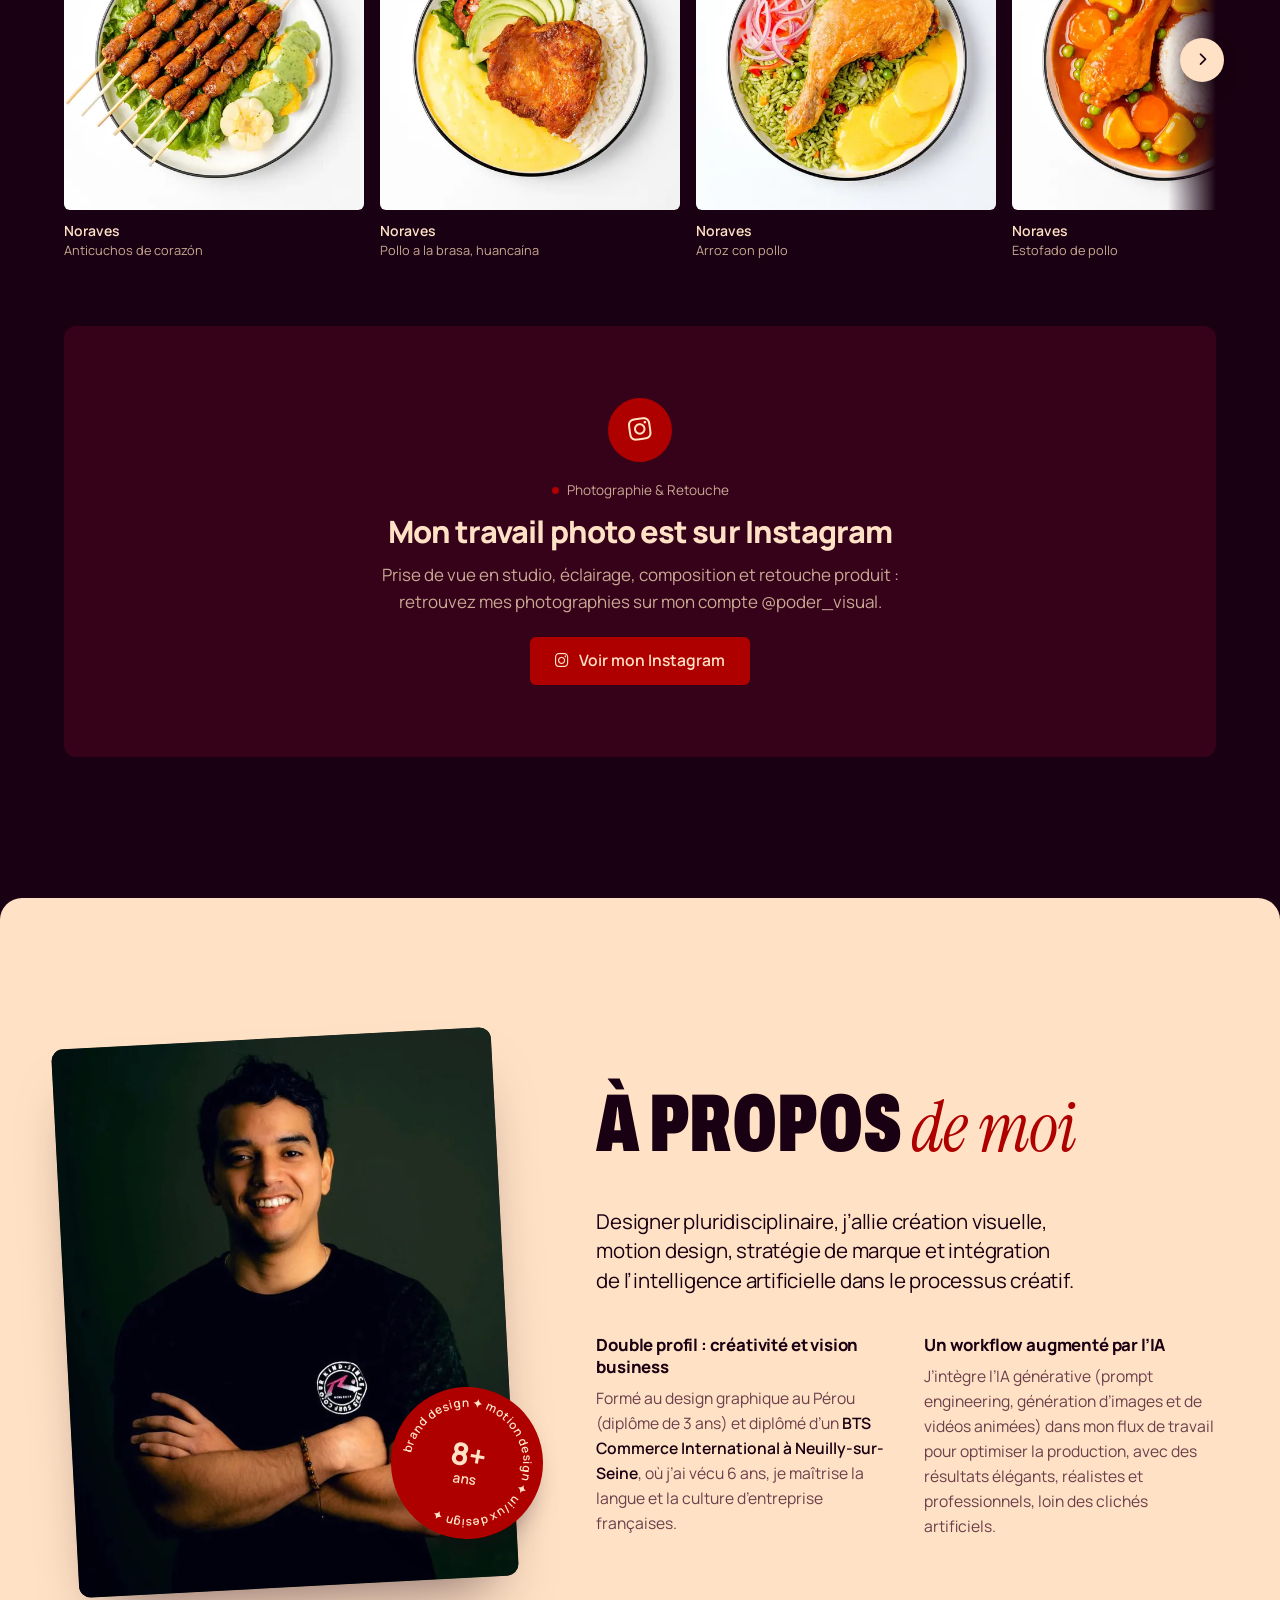
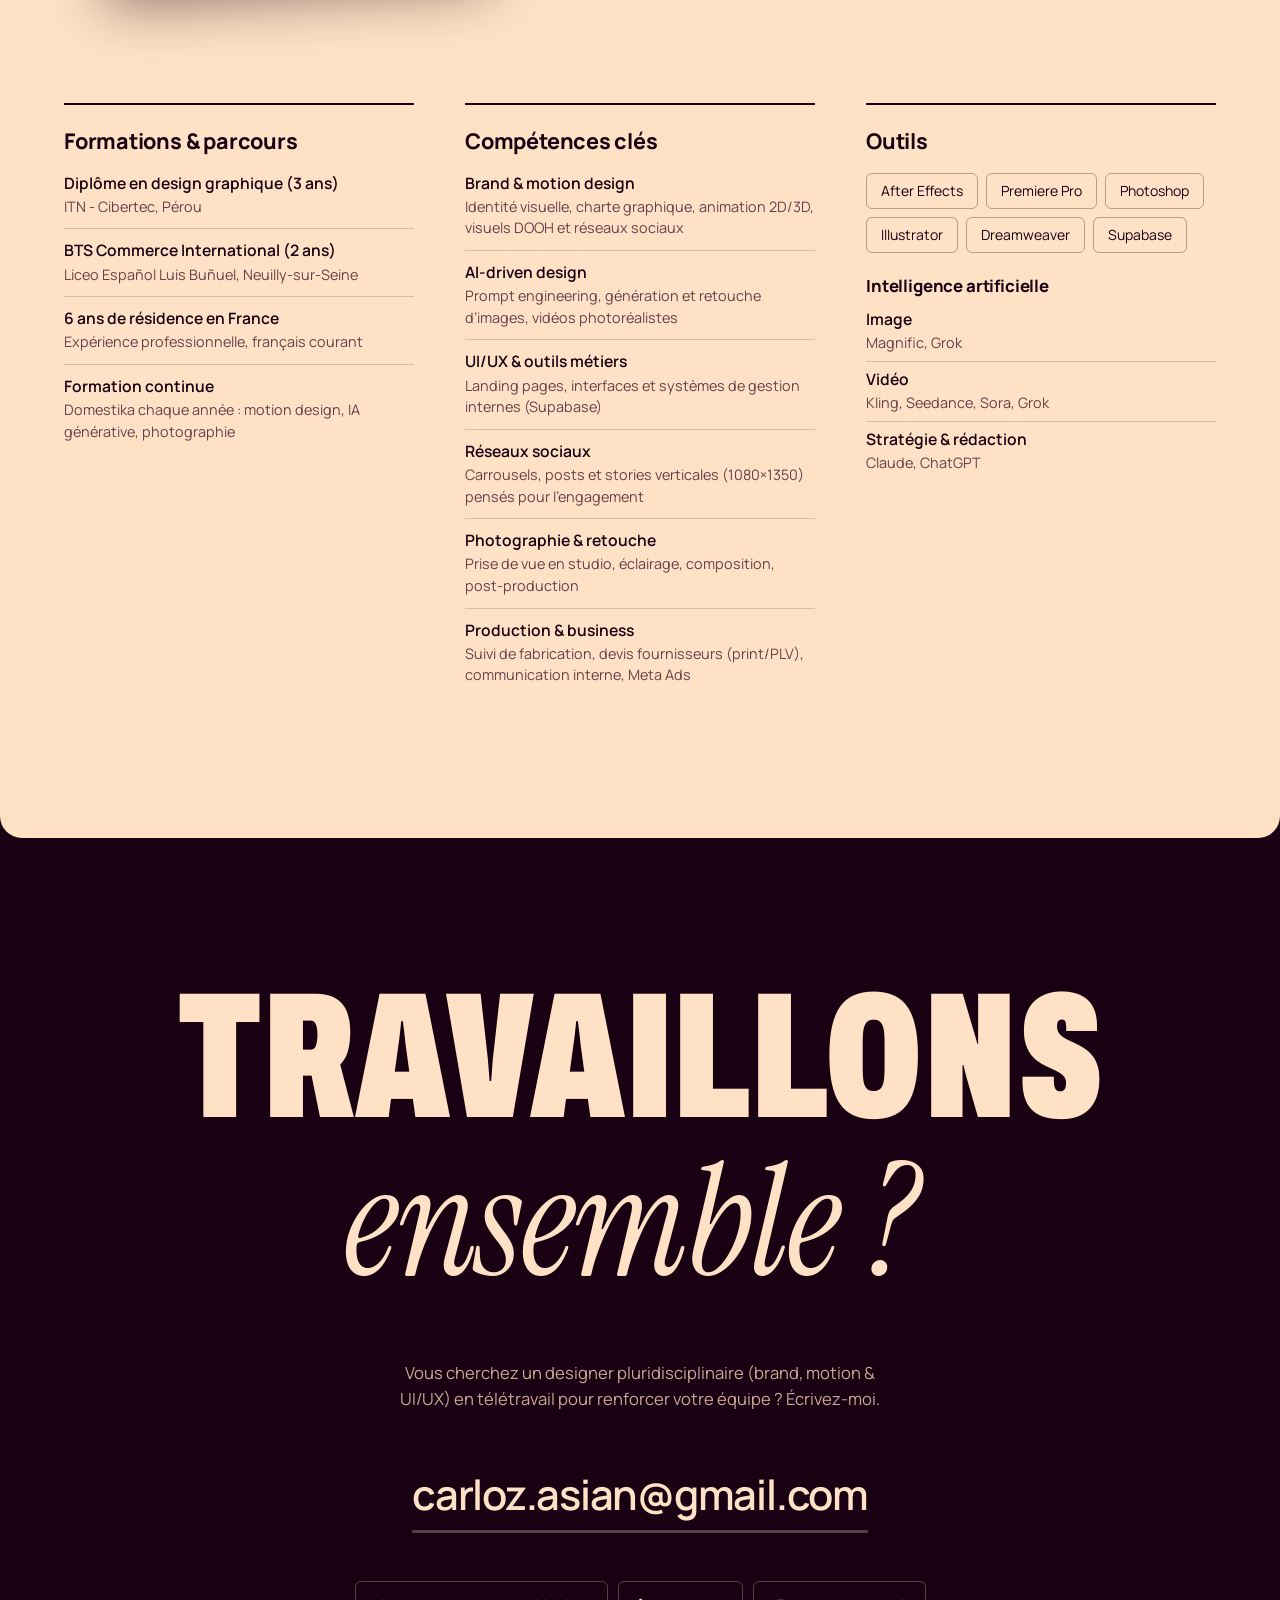
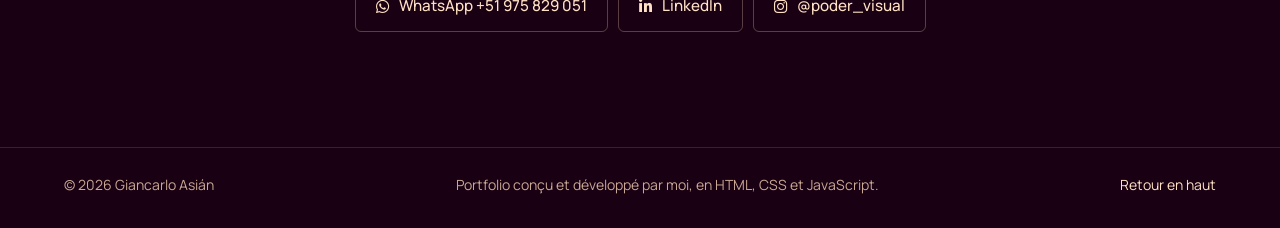
==== commit 43556832: "Motion: subir Dulce y Salado justo después de Noraves Co-Authored-By: Claude Opus 5.5 <noreply@anthr" ====
--- a/index.html
+++ b/index.html
@@ -1142,6 +1142,57 @@
                     </div>
                 </article>
 
+                <h3 class="group-title" data-category="motion">Dulce y Salado</h3>
+
+                <article class="project-card project-card--wide" data-category="motion">
+                    <div class="project-info">
+                        <span class="project-tag">Motion Graphics & Shorts</span>
+                        <h3>Dulce y Salado — Shorts</h3>
+                        <p>Shorts verticaux pour les réseaux sociaux de Dulce y Salado : Torta Helada, Dulce o Salado, Visítanos et Torta de Chocolate.</p>
+                    </div>
+                    <div class="mini-carousel video-carousel">
+                        <div class="video-carousel-item">
+                            <div class="video-embed-wrapper" style="aspect-ratio: 526 / 935;">
+                                <a class="video-thumb" href="https://www.youtube.com/watch?v=a-QK5mxY4UA" data-video-id="a-QK5mxY4UA" target="_blank" rel="noopener" aria-label="Lire la vidéo : Dulce y Salado — Torta Helada"><img src="https://i.ytimg.com/vi/a-QK5mxY4UA/maxresdefault.jpg" alt="" loading="lazy" decoding="async" onerror="this.onerror=null;this.src='https://i.ytimg.com/vi/a-QK5mxY4UA/hqdefault.jpg'"><span class="video-play" aria-hidden="true"><i class="fas fa-play"></i></span></a>
+                            </div>
+                            <div class="video-carousel-caption">
+                                <strong>Dulce y Salado</strong>
+                                <span>Torta Helada</span>
+                            </div>
+                        </div>
+                        <div class="video-carousel-item">
+                            <div class="video-embed-wrapper" style="aspect-ratio: 526 / 935;">
+                                <a class="video-thumb" href="https://www.youtube.com/watch?v=vmWw15ZFNWU" data-video-id="vmWw15ZFNWU" target="_blank" rel="noopener" aria-label="Lire la vidéo : Dulce y Salado — Dulce o Salado"><img src="https://i.ytimg.com/vi/vmWw15ZFNWU/maxresdefault.jpg" alt="" loading="lazy" decoding="async" onerror="this.onerror=null;this.src='https://i.ytimg.com/vi/vmWw15ZFNWU/hqdefault.jpg'"><span class="video-play" aria-hidden="true"><i class="fas fa-play"></i></span></a>
+                            </div>
+                            <div class="video-carousel-caption">
+                                <strong>Dulce y Salado</strong>
+                                <span>Dulce o Salado</span>
+                            </div>
+                        </div>
+                        <div class="video-carousel-item">
+                            <div class="video-embed-wrapper" style="aspect-ratio: 526 / 935;">
+                                <a class="video-thumb" href="https://www.youtube.com/watch?v=pMpUrNWgLdg" data-video-id="pMpUrNWgLdg" target="_blank" rel="noopener" aria-label="Lire la vidéo : Dulce y Salado — Visítanos"><img src="https://i.ytimg.com/vi/pMpUrNWgLdg/maxresdefault.jpg" alt="" loading="lazy" decoding="async" onerror="this.onerror=null;this.src='https://i.ytimg.com/vi/pMpUrNWgLdg/hqdefault.jpg'"><span class="video-play" aria-hidden="true"><i class="fas fa-play"></i></span></a>
+                            </div>
+                            <div class="video-carousel-caption">
+                                <strong>Dulce y Salado</strong>
+                                <span>Visítanos</span>
+                            </div>
+                        </div>
+                        <div class="video-carousel-item">
+                            <div class="video-embed-wrapper" style="aspect-ratio: 526 / 935;">
+                                <a class="video-thumb" href="https://www.youtube.com/watch?v=GRRwgU7cD0Y" data-video-id="GRRwgU7cD0Y" target="_blank" rel="noopener" aria-label="Lire la vidéo : Dulce y Salado — Torta de Chocolate"><img src="https://i.ytimg.com/vi/GRRwgU7cD0Y/maxresdefault.jpg" alt="" loading="lazy" decoding="async" onerror="this.onerror=null;this.src='https://i.ytimg.com/vi/GRRwgU7cD0Y/hqdefault.jpg'"><span class="video-play" aria-hidden="true"><i class="fas fa-play"></i></span></a>
+                            </div>
+                            <div class="video-carousel-caption">
+                                <strong>Dulce y Salado</strong>
+                                <span>Torta de Chocolate</span>
+                            </div>
+                        </div>
+                    </div>
+                    <div class="project-role">
+                        <strong>Rôle :</strong> Motion Designer & Monteur Vidéo
+                    </div>
+                </article>
+
                 <h3 class="group-title" data-category="motion">Yawi</h3>
 
                 <article class="project-card" data-category="motion">
@@ -1432,56 +1483,6 @@
                     </div>
                 </article>
 
-                <h3 class="group-title" data-category="motion">Dulce y Salado</h3>
-
-                <article class="project-card project-card--wide" data-category="motion">
-                    <div class="project-info">
-                        <span class="project-tag">Motion Graphics & Shorts</span>
-                        <h3>Dulce y Salado — Shorts</h3>
-                        <p>Shorts verticaux pour les réseaux sociaux de Dulce y Salado : Torta Helada, Dulce o Salado, Visítanos et Torta de Chocolate.</p>
-                    </div>
-                    <div class="mini-carousel video-carousel">
-                        <div class="video-carousel-item">
-                            <div class="video-embed-wrapper" style="aspect-ratio: 526 / 935;">
-                                <a class="video-thumb" href="https://www.youtube.com/watch?v=a-QK5mxY4UA" data-video-id="a-QK5mxY4UA" target="_blank" rel="noopener" aria-label="Lire la vidéo : Dulce y Salado — Torta Helada"><img src="https://i.ytimg.com/vi/a-QK5mxY4UA/maxresdefault.jpg" alt="" loading="lazy" decoding="async" onerror="this.onerror=null;this.src='https://i.ytimg.com/vi/a-QK5mxY4UA/hqdefault.jpg'"><span class="video-play" aria-hidden="true"><i class="fas fa-play"></i></span></a>
-                            </div>
-                            <div class="video-carousel-caption">
-                                <strong>Dulce y Salado</strong>
-                                <span>Torta Helada</span>
-                            </div>
-                        </div>
-                        <div class="video-carousel-item">
-                            <div class="video-embed-wrapper" style="aspect-ratio: 526 / 935;">
-                                <a class="video-thumb" href="https://www.youtube.com/watch?v=vmWw15ZFNWU" data-video-id="vmWw15ZFNWU" target="_blank" rel="noopener" aria-label="Lire la vidéo : Dulce y Salado — Dulce o Salado"><img src="https://i.ytimg.com/vi/vmWw15ZFNWU/maxresdefault.jpg" alt="" loading="lazy" decoding="async" onerror="this.onerror=null;this.src='https://i.ytimg.com/vi/vmWw15ZFNWU/hqdefault.jpg'"><span class="video-play" aria-hidden="true"><i class="fas fa-play"></i></span></a>
-                            </div>
-                            <div class="video-carousel-caption">
-                                <strong>Dulce y Salado</strong>
-                                <span>Dulce o Salado</span>
-                            </div>
-                        </div>
-                        <div class="video-carousel-item">
-                            <div class="video-embed-wrapper" style="aspect-ratio: 526 / 935;">
-                                <a class="video-thumb" href="https://www.youtube.com/watch?v=pMpUrNWgLdg" data-video-id="pMpUrNWgLdg" target="_blank" rel="noopener" aria-label="Lire la vidéo : Dulce y Salado — Visítanos"><img src="https://i.ytimg.com/vi/pMpUrNWgLdg/maxresdefault.jpg" alt="" loading="lazy" decoding="async" onerror="this.onerror=null;this.src='https://i.ytimg.com/vi/pMpUrNWgLdg/hqdefault.jpg'"><span class="video-play" aria-hidden="true"><i class="fas fa-play"></i></span></a>
-                            </div>
-                            <div class="video-carousel-caption">
-                                <strong>Dulce y Salado</strong>
-                                <span>Visítanos</span>
-                            </div>
-                        </div>
-                        <div class="video-carousel-item">
-                            <div class="video-embed-wrapper" style="aspect-ratio: 526 / 935;">
-                                <a class="video-thumb" href="https://www.youtube.com/watch?v=GRRwgU7cD0Y" data-video-id="GRRwgU7cD0Y" target="_blank" rel="noopener" aria-label="Lire la vidéo : Dulce y Salado — Torta de Chocolate"><img src="https://i.ytimg.com/vi/GRRwgU7cD0Y/maxresdefault.jpg" alt="" loading="lazy" decoding="async" onerror="this.onerror=null;this.src='https://i.ytimg.com/vi/GRRwgU7cD0Y/hqdefault.jpg'"><span class="video-play" aria-hidden="true"><i class="fas fa-play"></i></span></a>
-                            </div>
-                            <div class="video-carousel-caption">
-                                <strong>Dulce y Salado</strong>
-                                <span>Torta de Chocolate</span>
-                            </div>
-                        </div>
-                    </div>
-                    <div class="project-role">
-                        <strong>Rôle :</strong> Motion Designer & Monteur Vidéo
-                    </div>
-                </article>
 
                 <!--
                     CONVENTION Carrousels Instagram (Giancarlo):
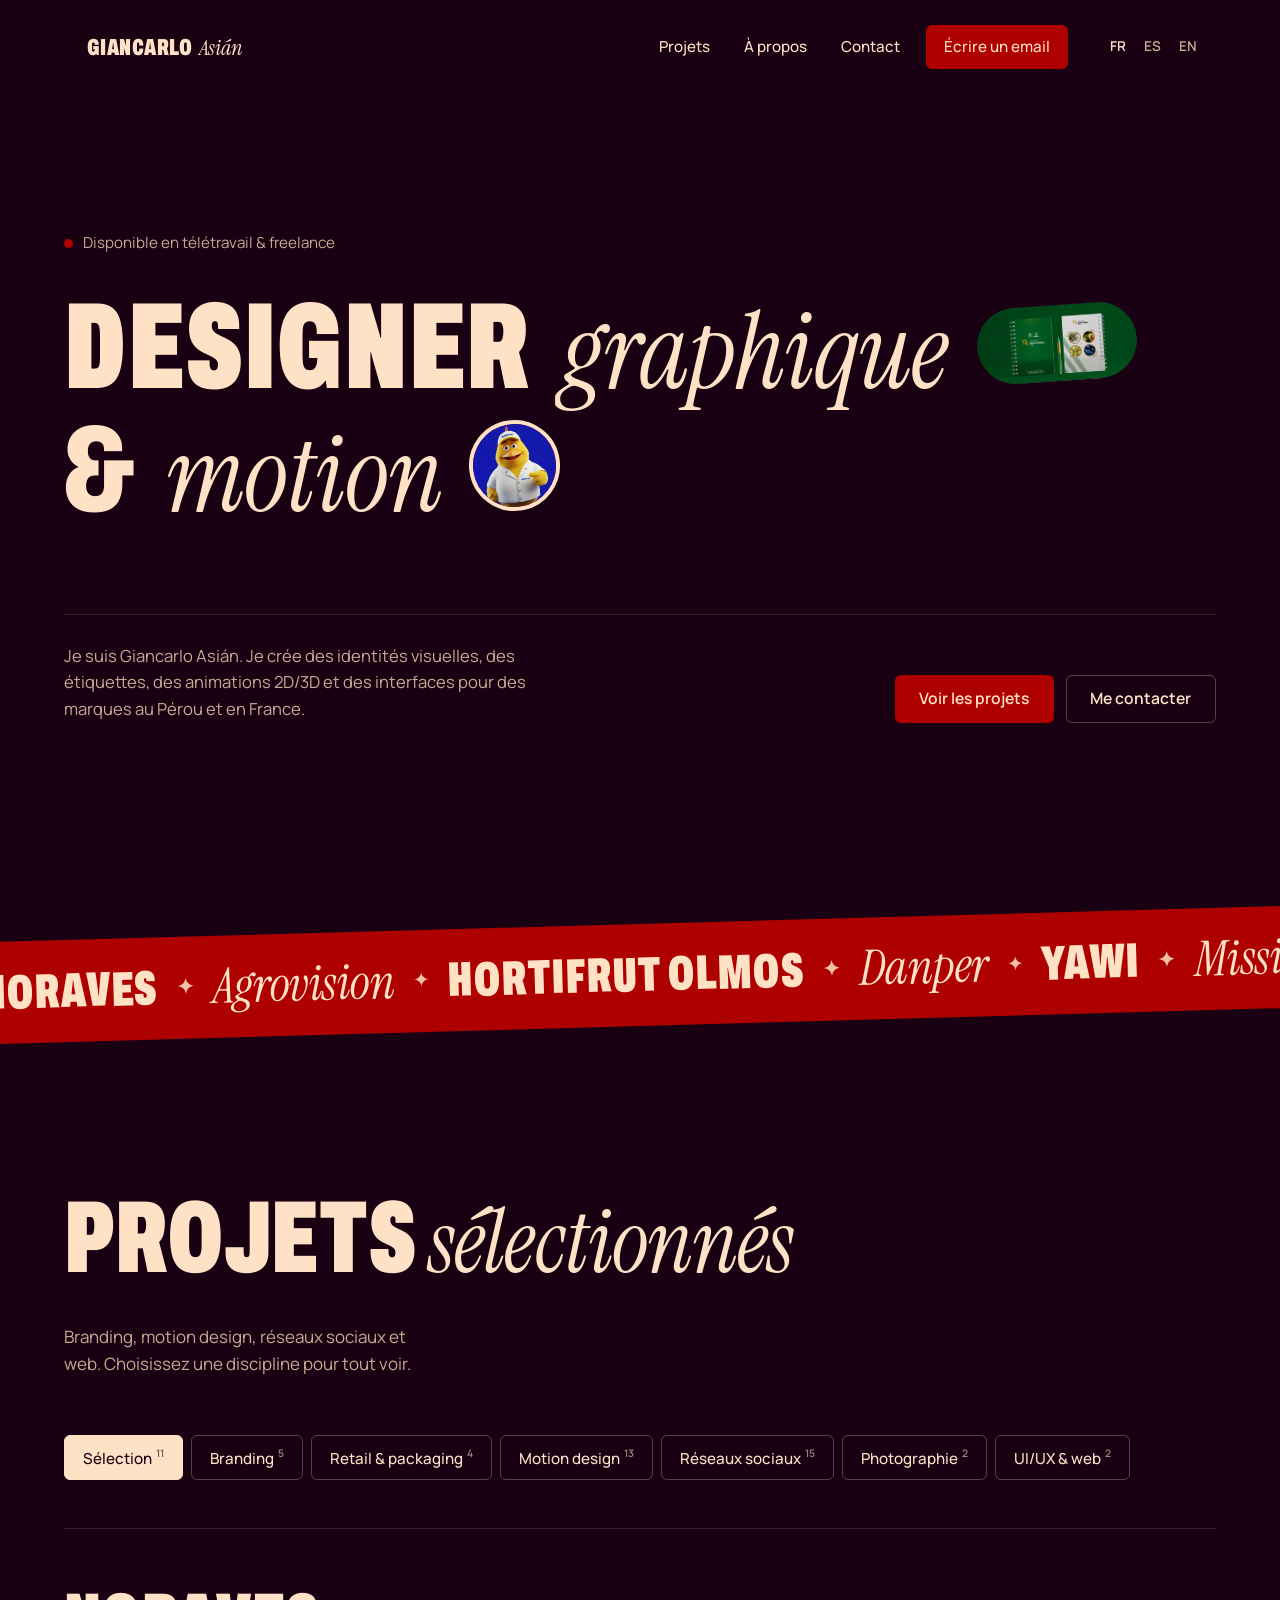
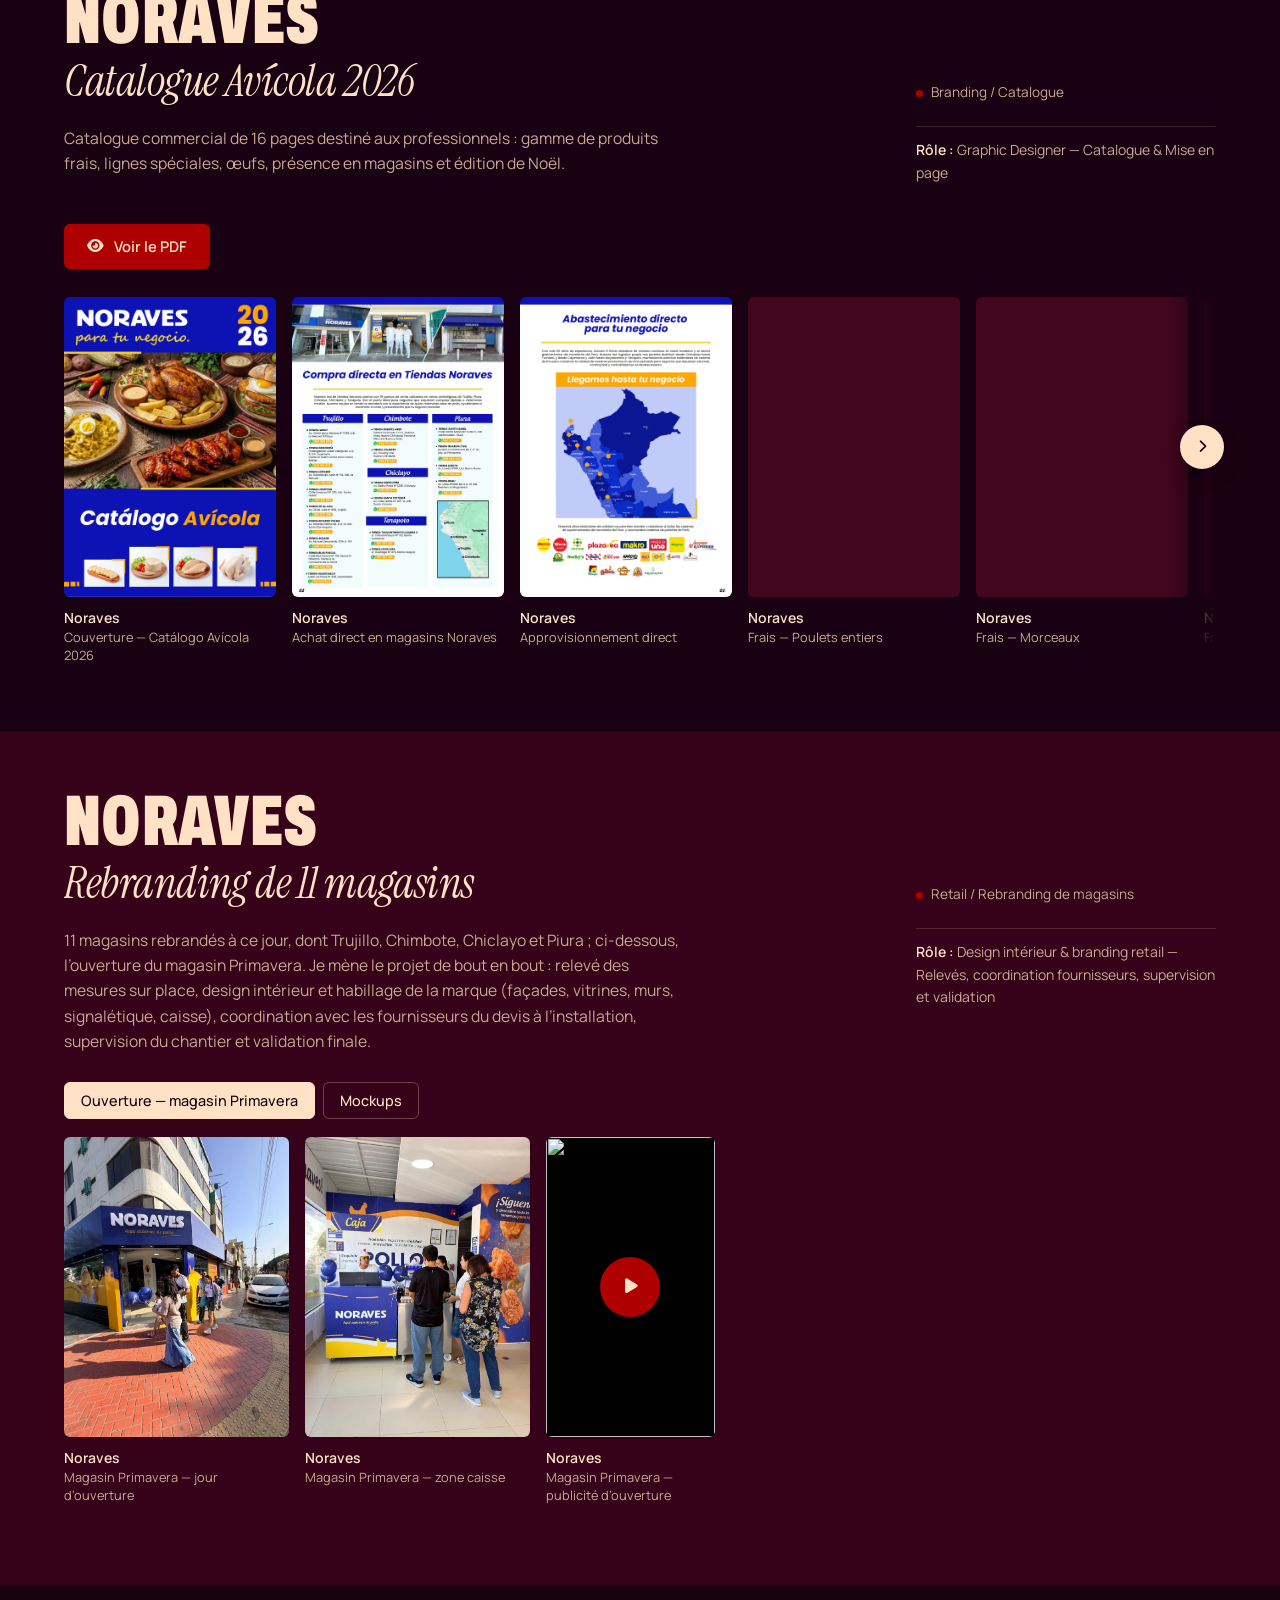
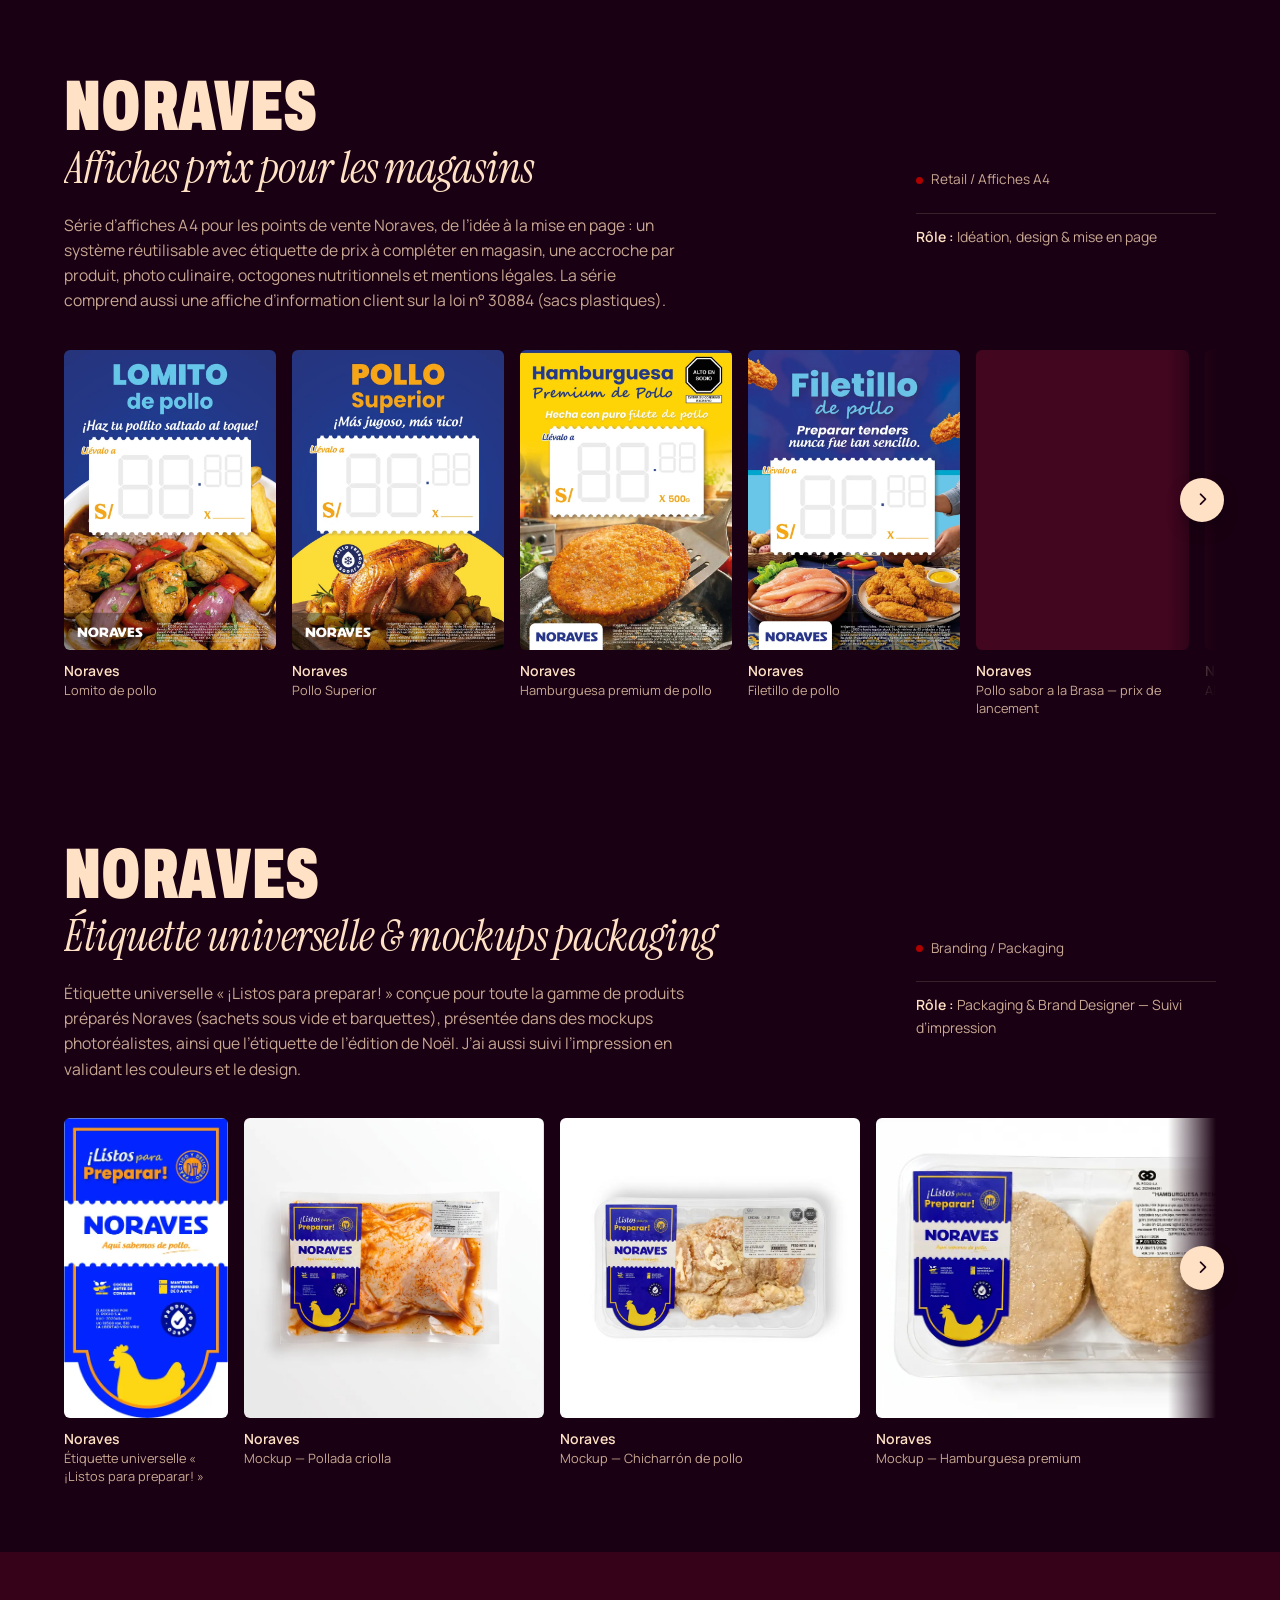
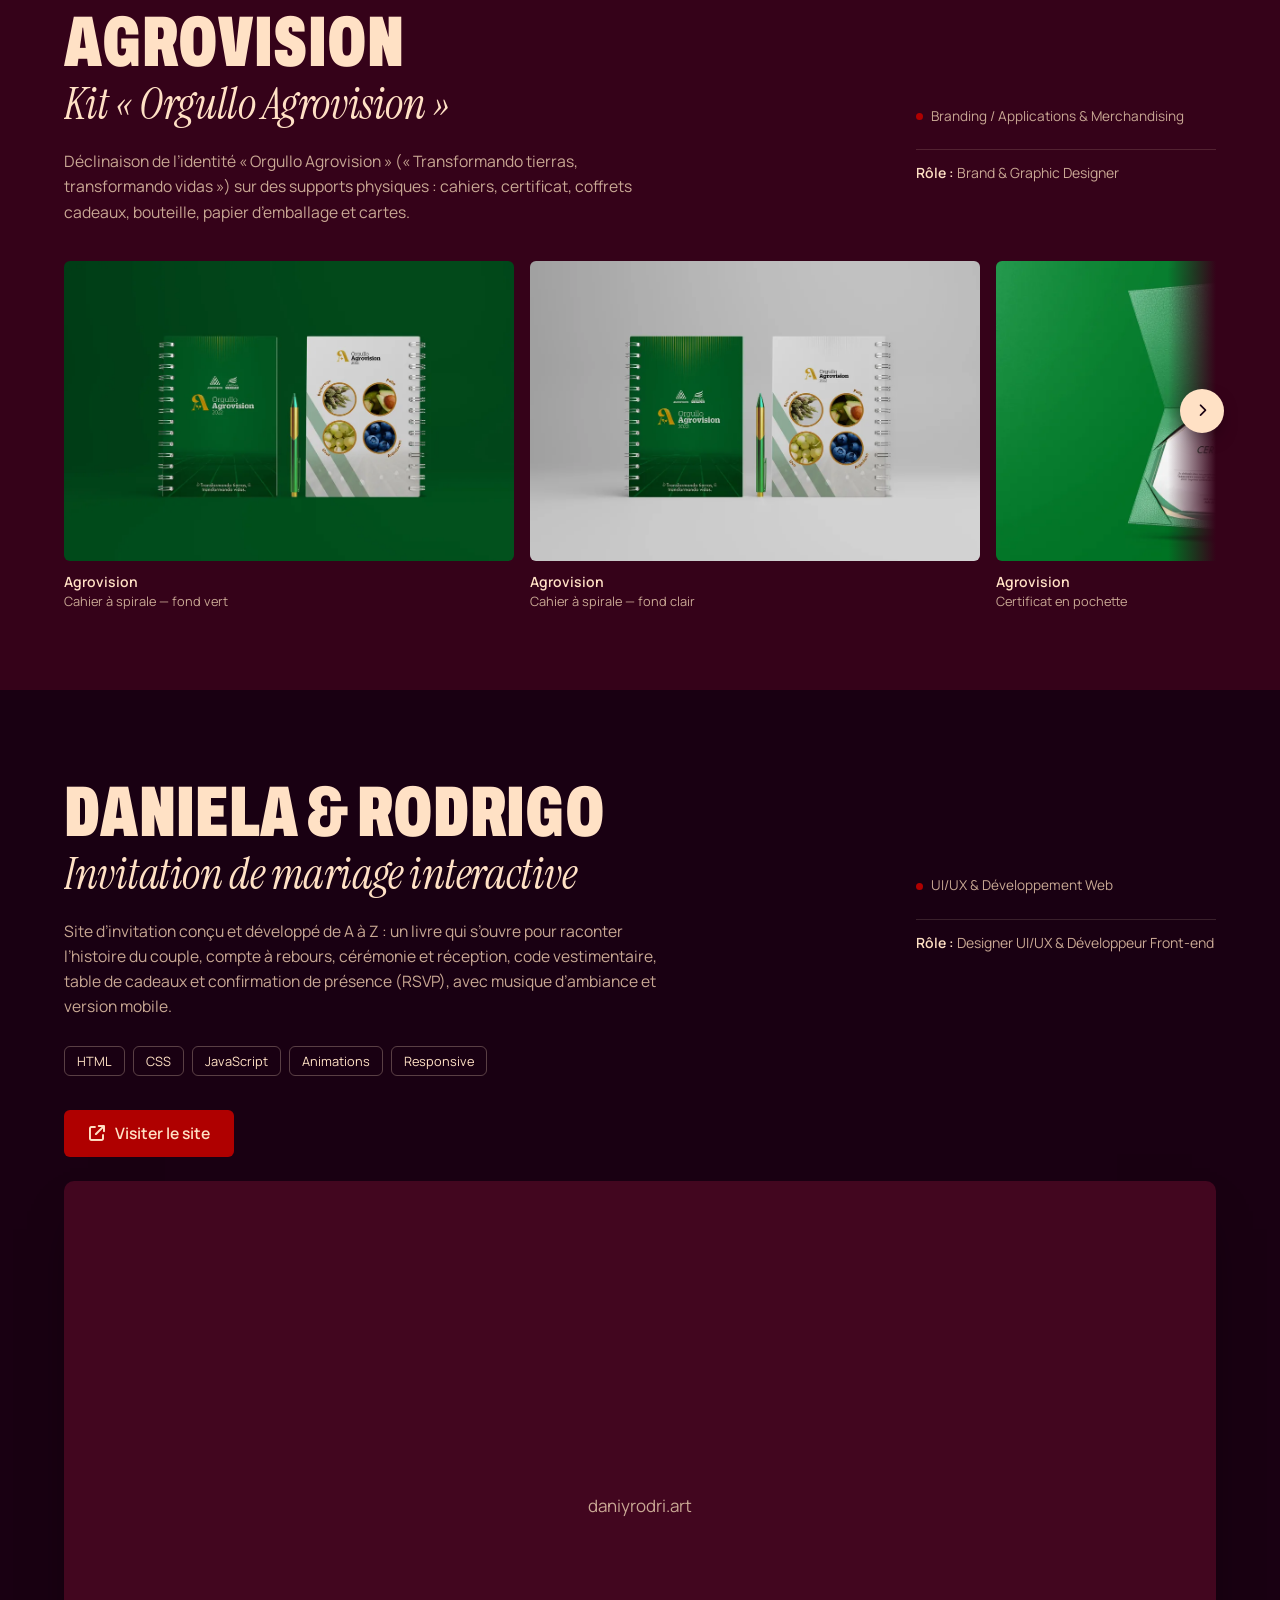
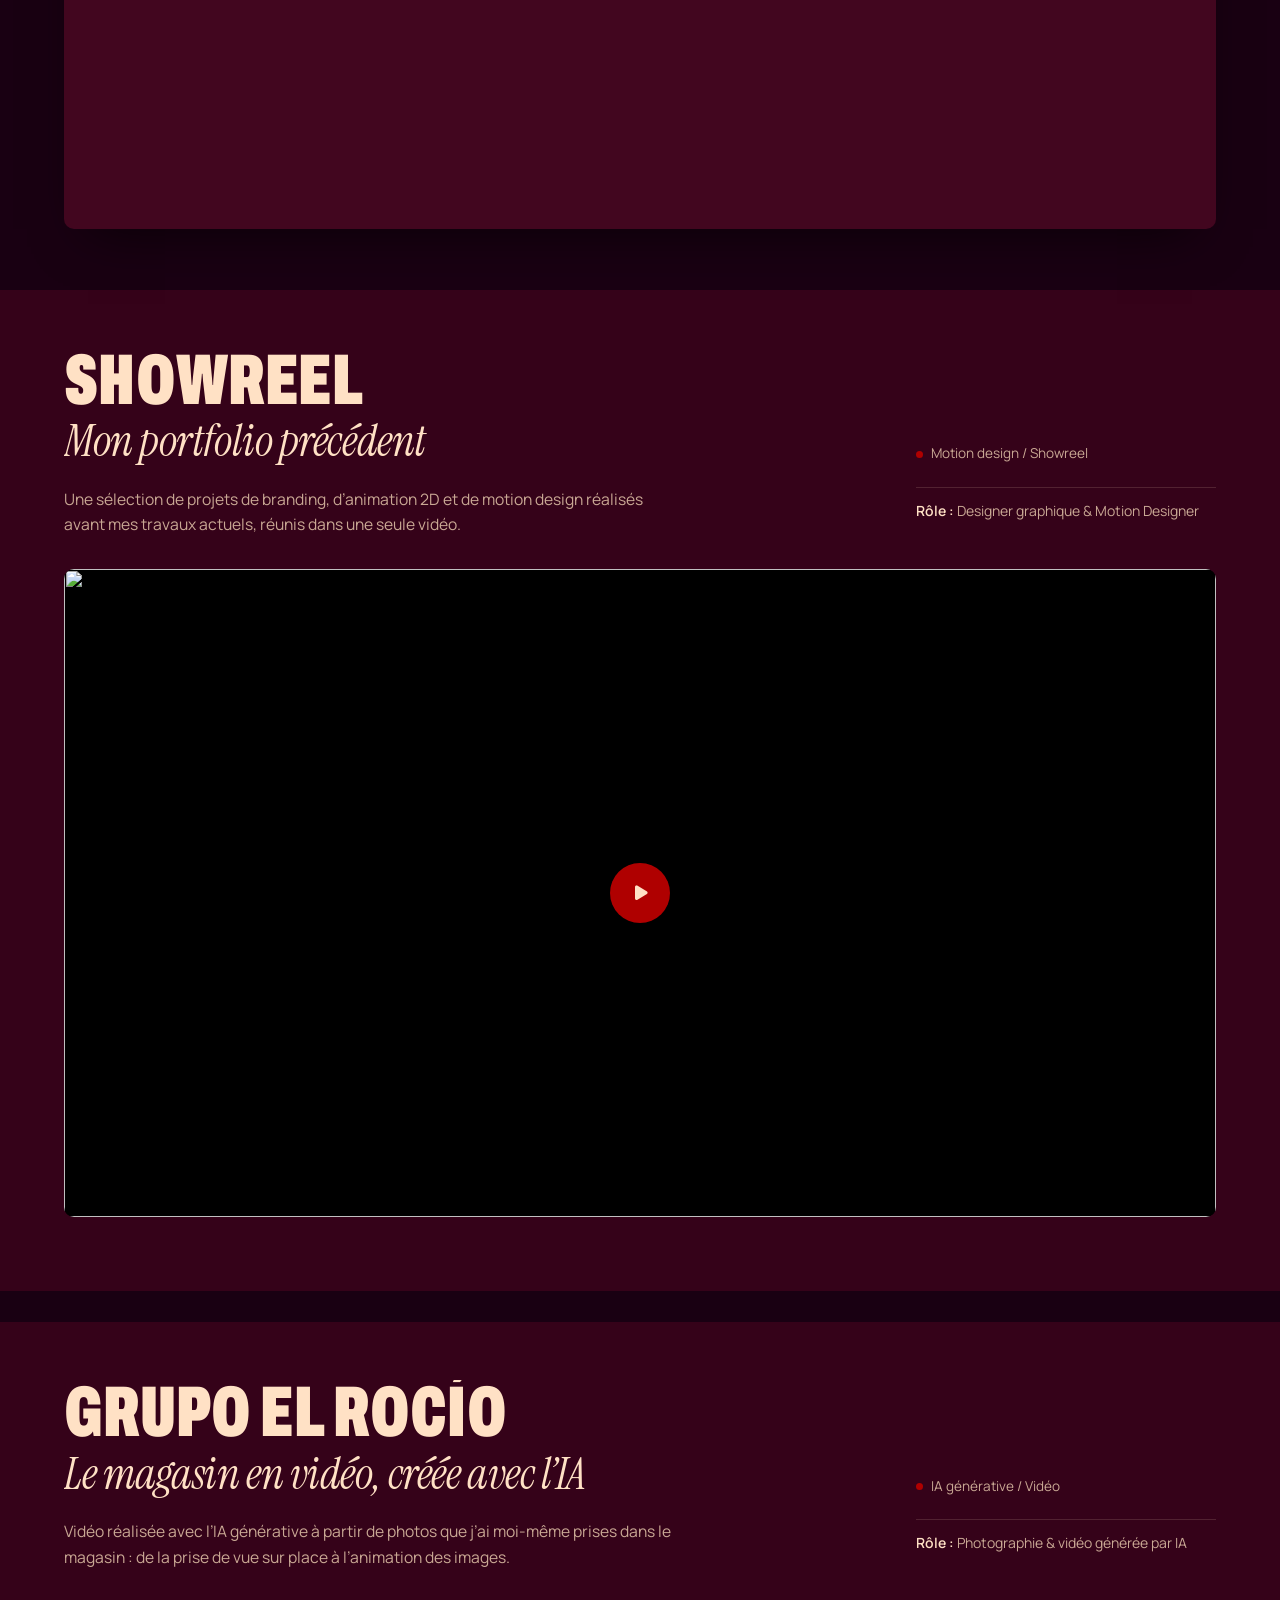
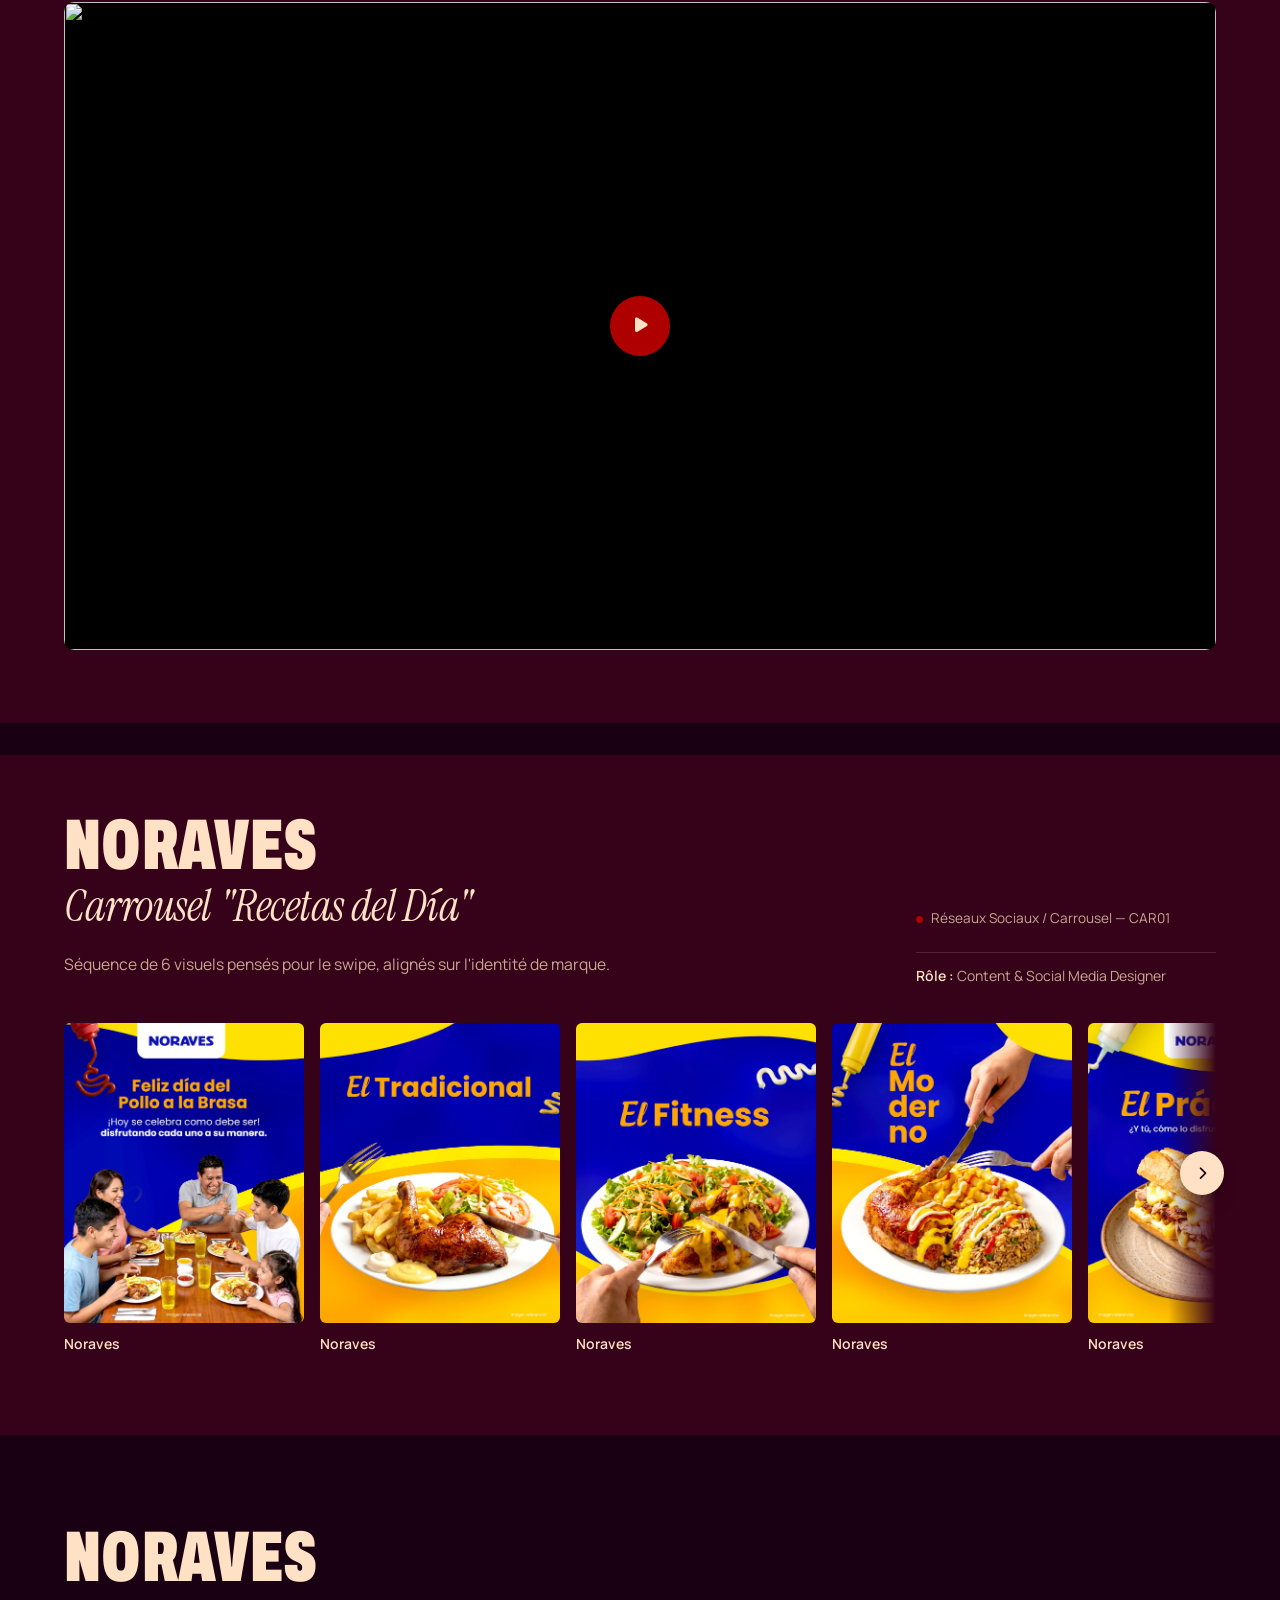
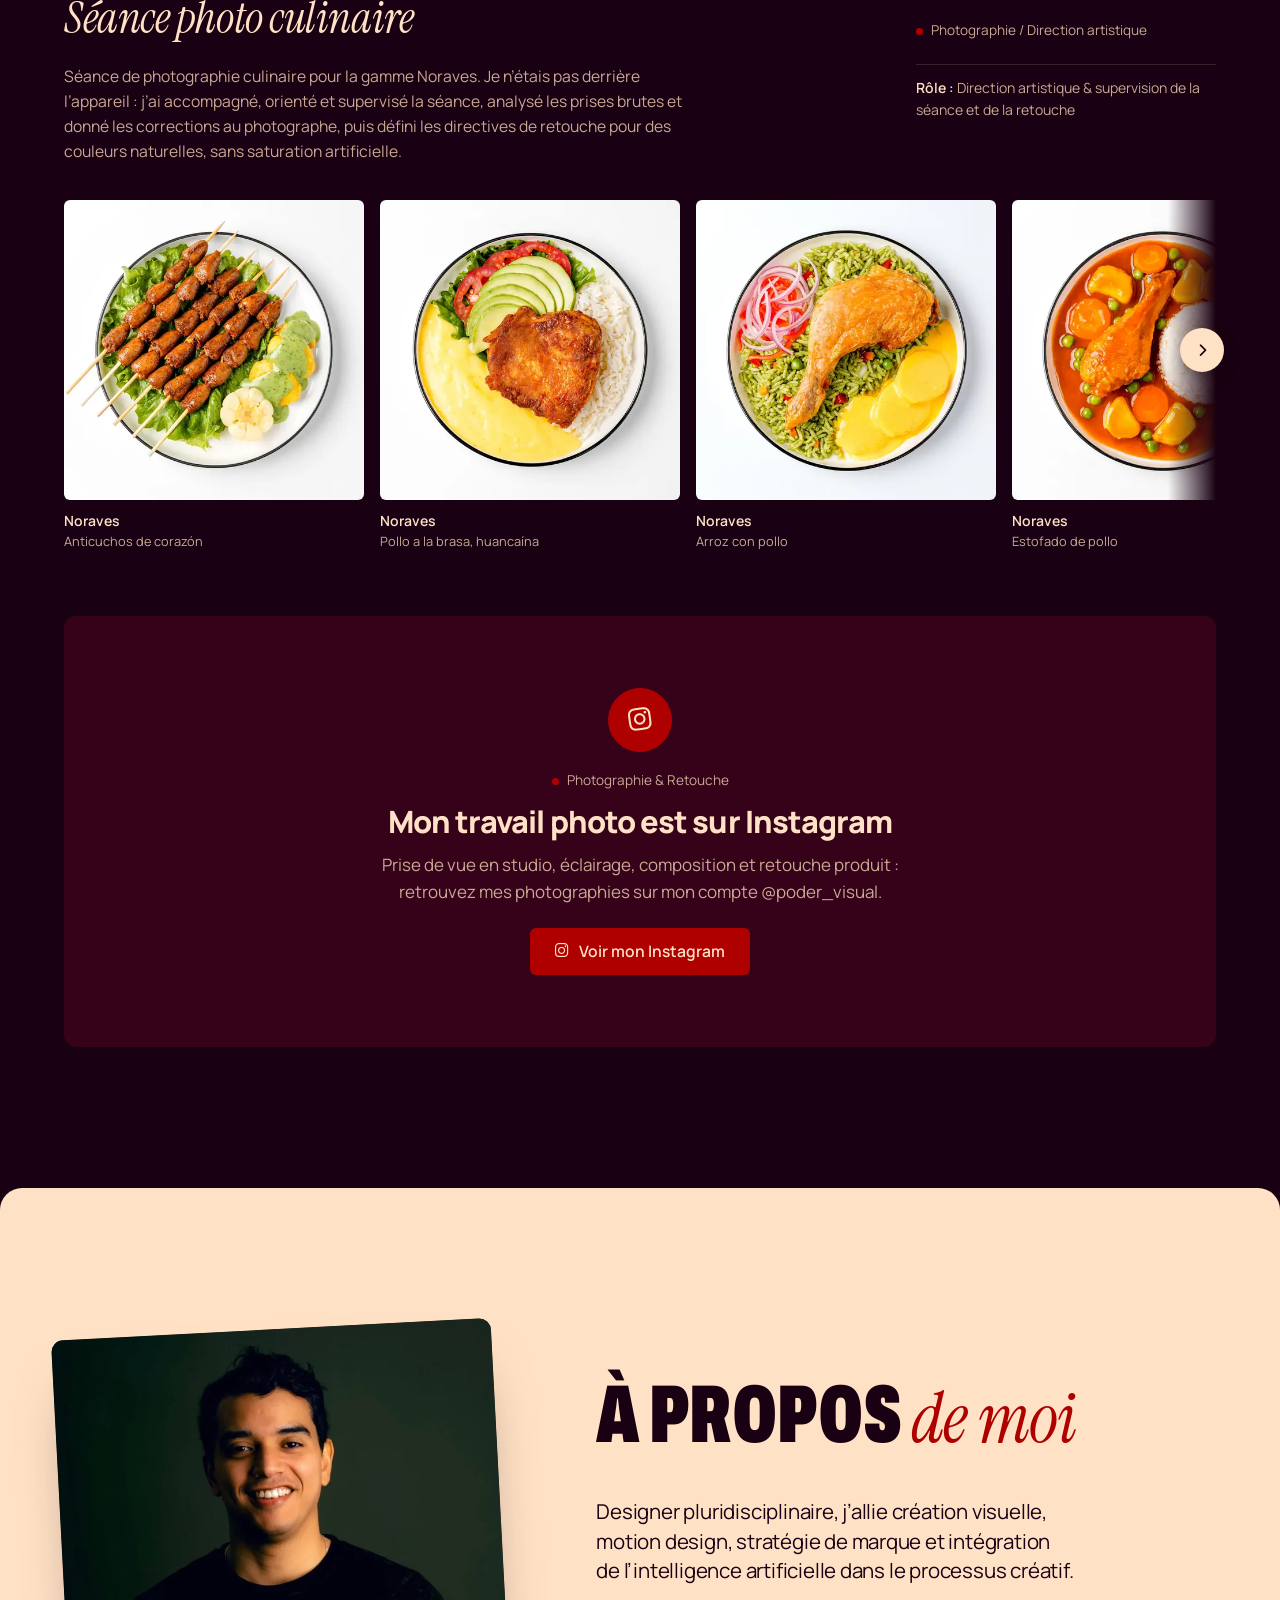
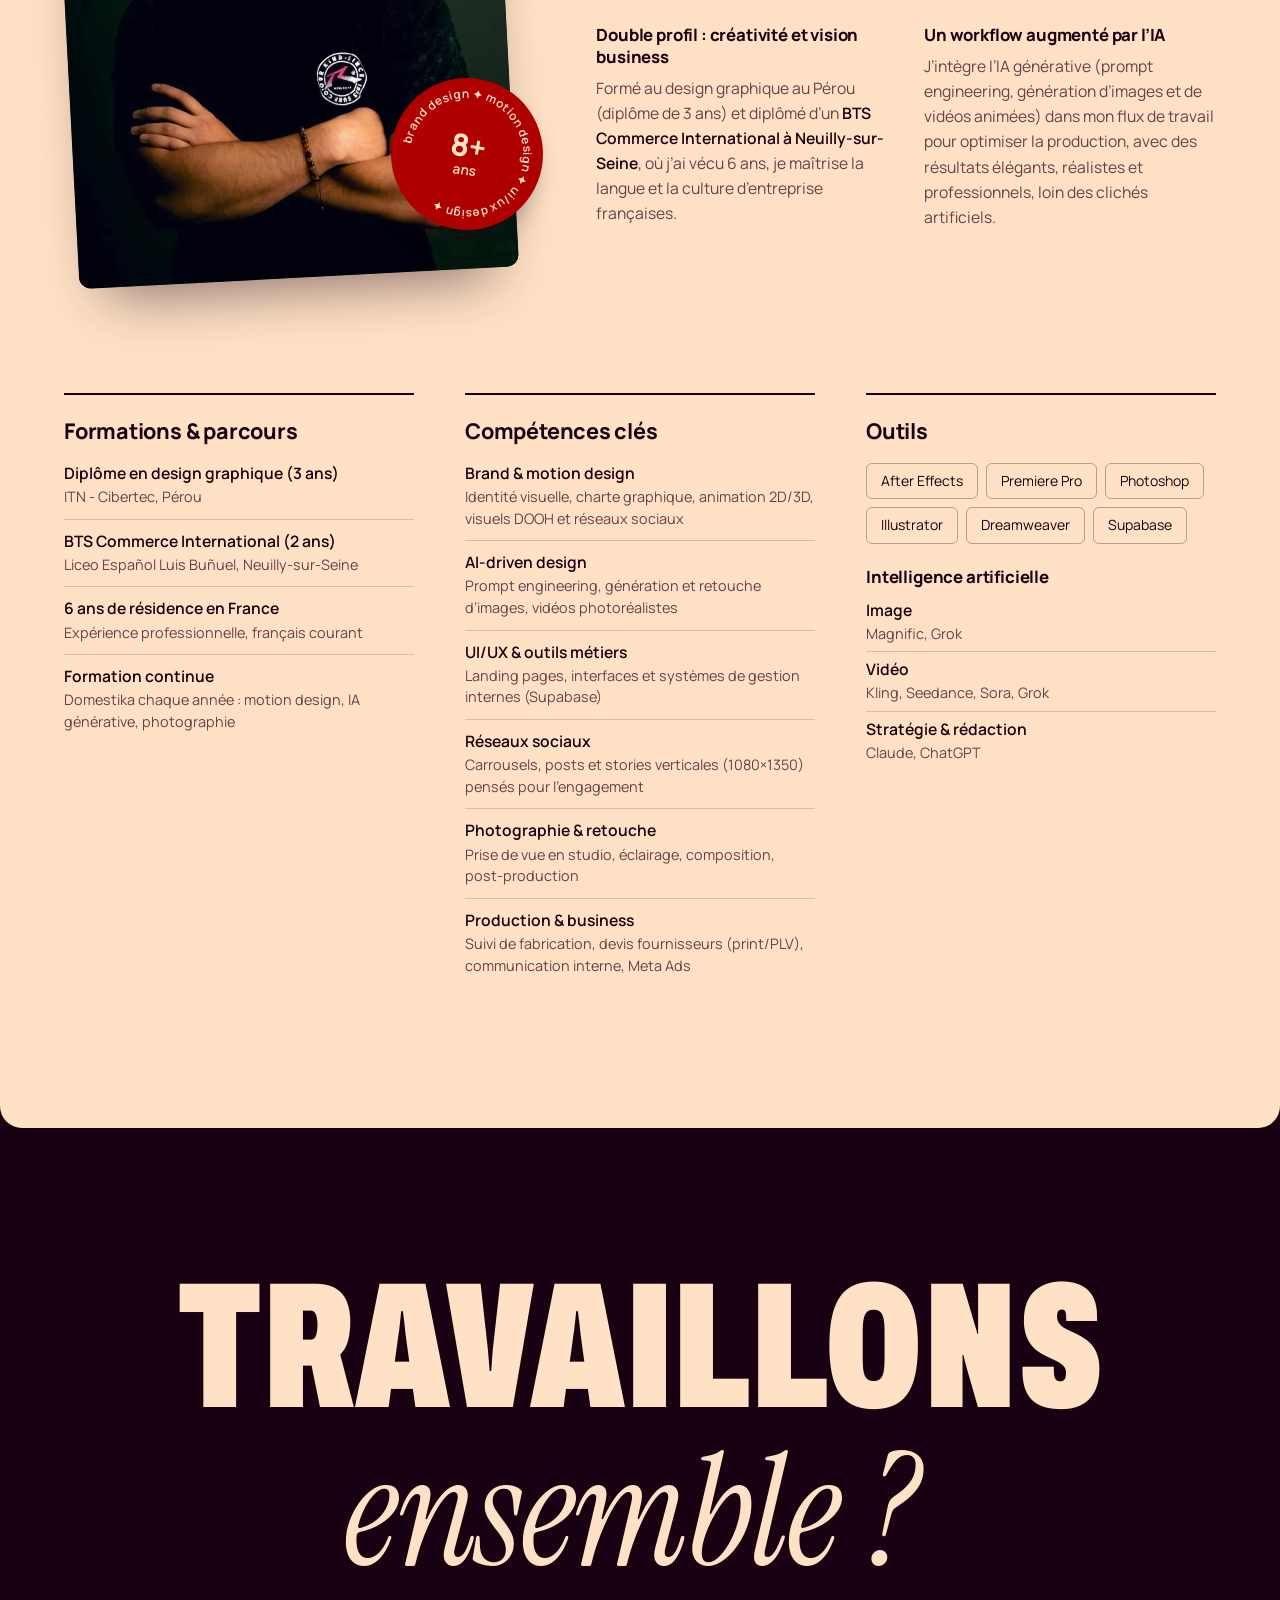
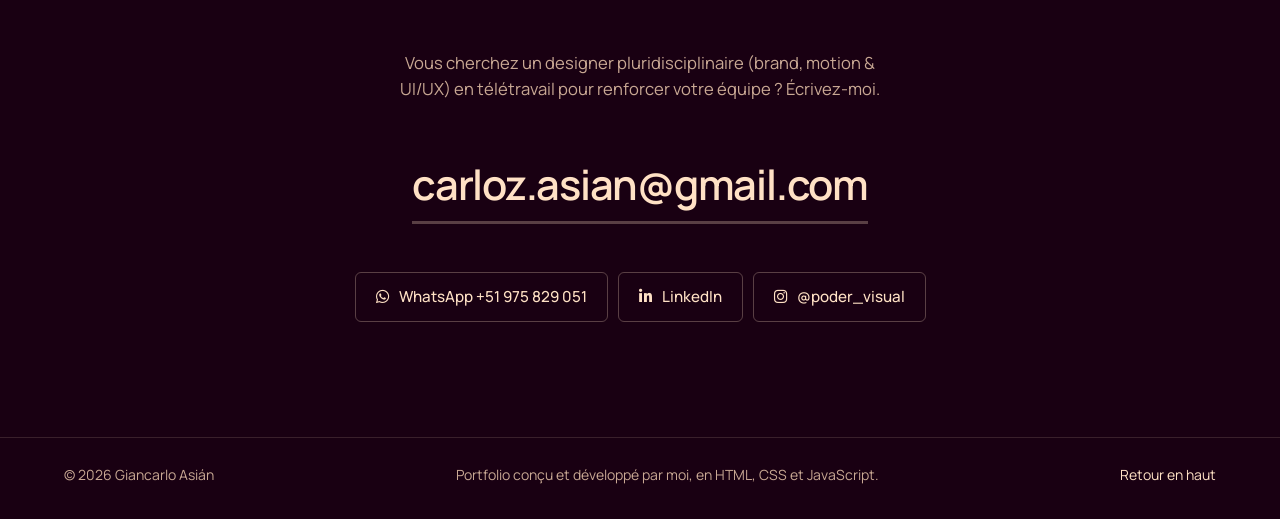
==== commit feba8370: "Celular: carruseles deslizables y contenido visible sin esperar - La columna de los capítulos usaba " ====
--- a/index.html
+++ b/index.html
@@ -37,7 +37,7 @@
     <link rel="preload" href="fonts/archivo.woff2" as="font" type="font/woff2" crossorigin>
     <link rel="preload" href="fonts/instrument-serif-italic.woff2" as="font" type="font/woff2" crossorigin>
     <link rel="preload" href="fonts/manrope.woff2" as="font" type="font/woff2" crossorigin>
-    <link rel="stylesheet" href="style.css?v=20261110e">
+    <link rel="stylesheet" href="style.css?v=20261110f">
     <link rel="stylesheet" href="https://cdnjs.cloudflare.com/ajax/libs/font-awesome/6.4.0/css/all.min.css">
 
     <script type="application/ld+json">
@@ -2522,6 +2522,6 @@
         </div>
     </div>
 
-    <script src="script.js?v=20261110e"></script>
+    <script src="script.js?v=20261110f"></script>
 </body>
 </html>
--- a/style.css
+++ b/style.css
@@ -1977,7 +1977,7 @@
 .about .cursor-bubble { display: none; }
 
 @media (max-width: 860px) {
-    .projects-grid .project-card--wide:not(.cta-card) { grid-template-columns: 1fr; }
+    .projects-grid .project-card--wide:not(.cta-card) { grid-template-columns: minmax(0, 1fr); }
     .projects-grid .project-card--wide:not(.cta-card) .project-info > .project-tag { grid-column: 1; grid-row: auto; order: -1; padding: 0 0 12px; }
     .projects-grid .project-card--wide:not(.cta-card) .project-info > h3,
     .projects-grid .project-card--wide:not(.cta-card) .project-info > p { grid-row: auto; }
@@ -2067,3 +2067,8 @@
 .projects-grid .project-card--wide.band .fade-right { background: linear-gradient(to left, var(--wine), transparent); }
 .projects-grid .project-card--wide:not(.band):not(.cta-card) .fade-left { background: linear-gradient(to right, var(--bg), transparent); }
 .projects-grid .project-card--wide:not(.band):not(.cta-card) .fade-right { background: linear-gradient(to left, var(--bg), transparent); }
+
+/* Les enfants d'une grille ne doivent jamais s'élargir au contenu (sinon le carrousel ne défile plus) */
+.projects-grid .project-card--wide:not(.cta-card) > *,
+.projects-grid .project-card--wide:not(.cta-card) .subpanel,
+.mini-carousel-wrapper { min-width: 0; max-width: 100%; }
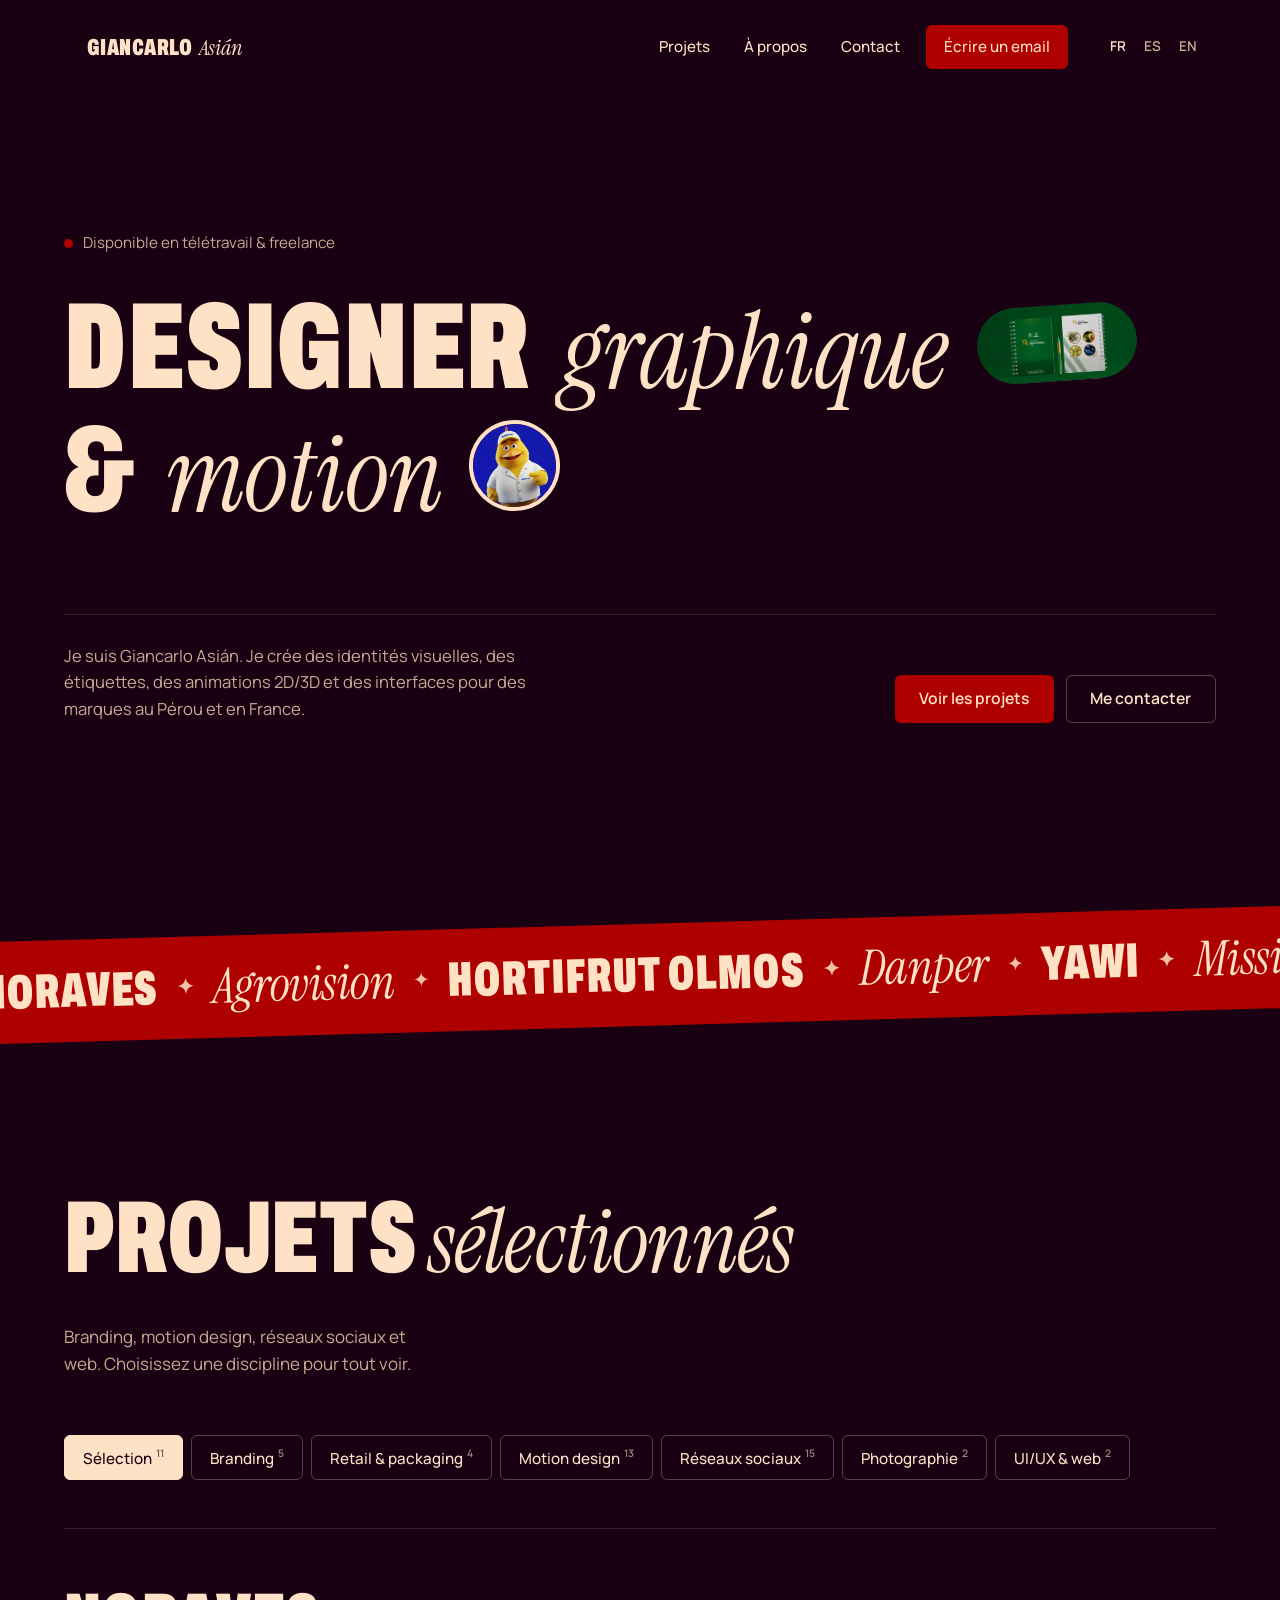
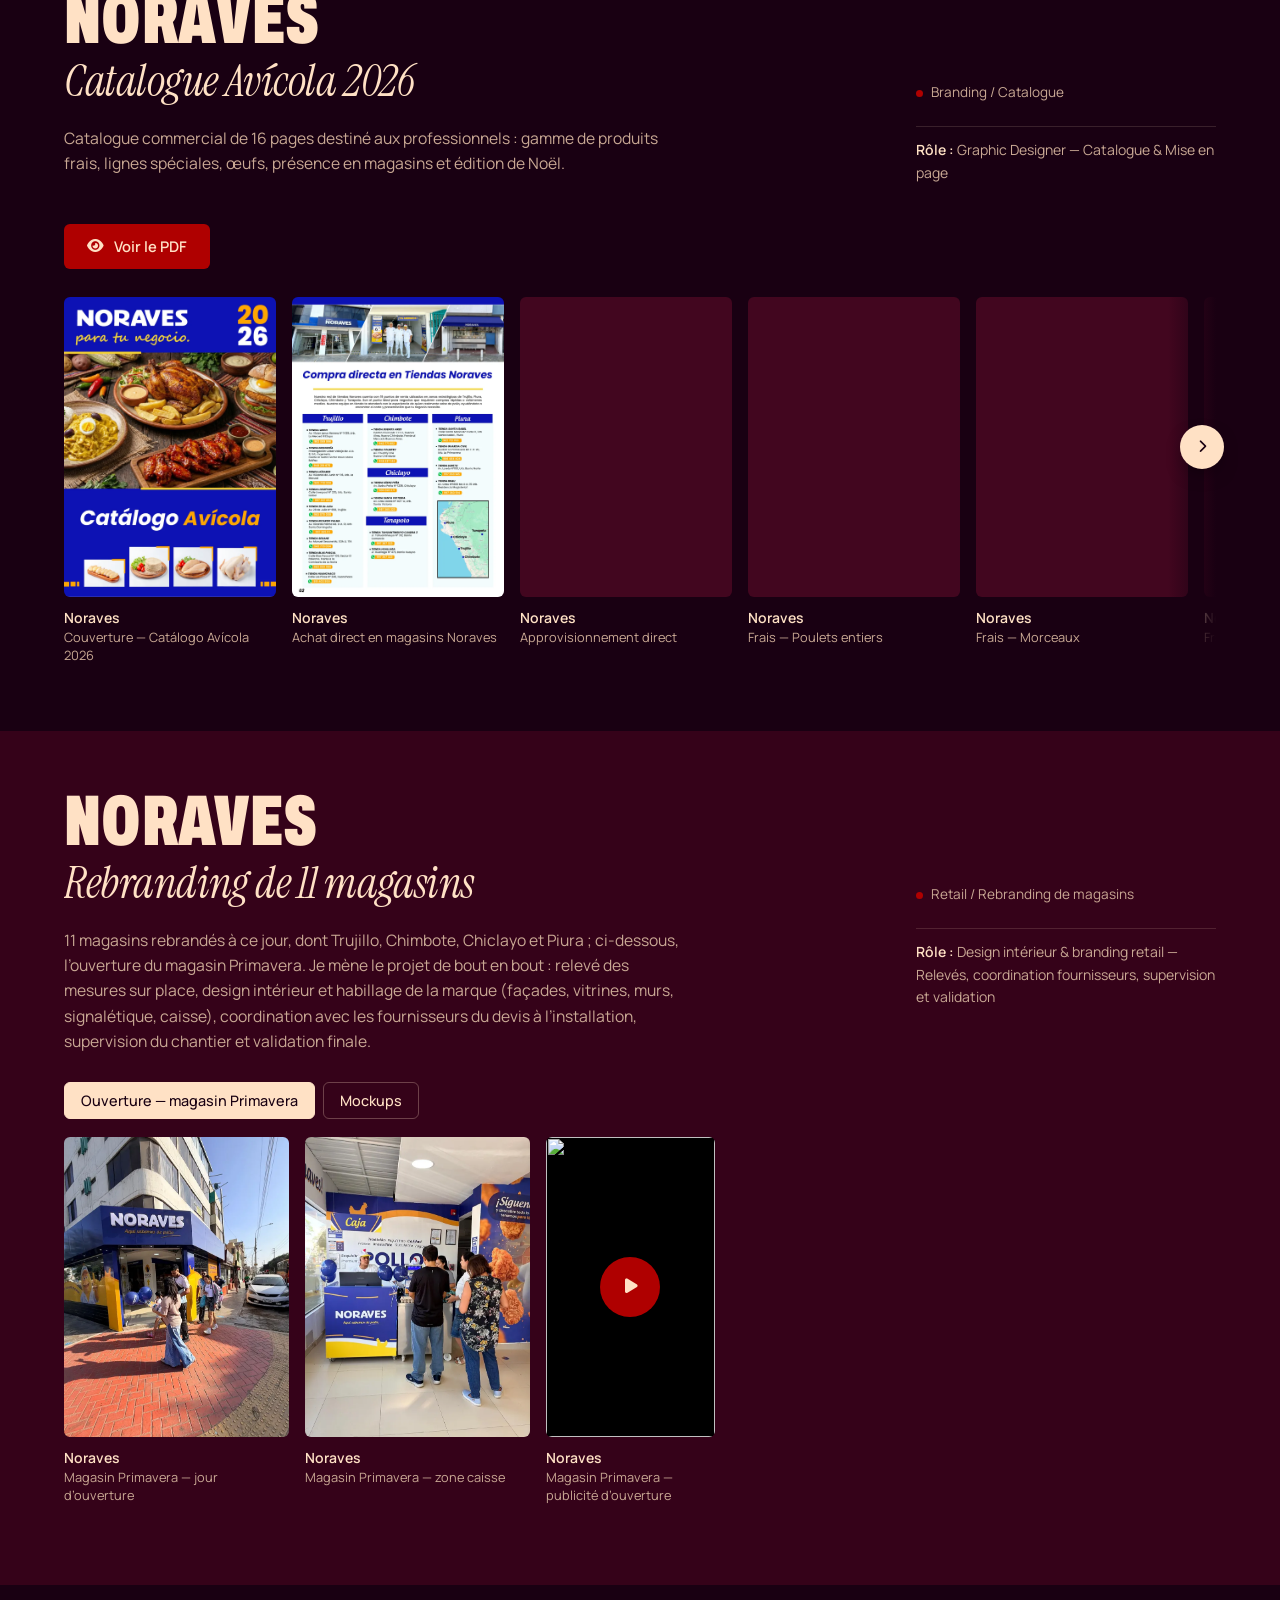
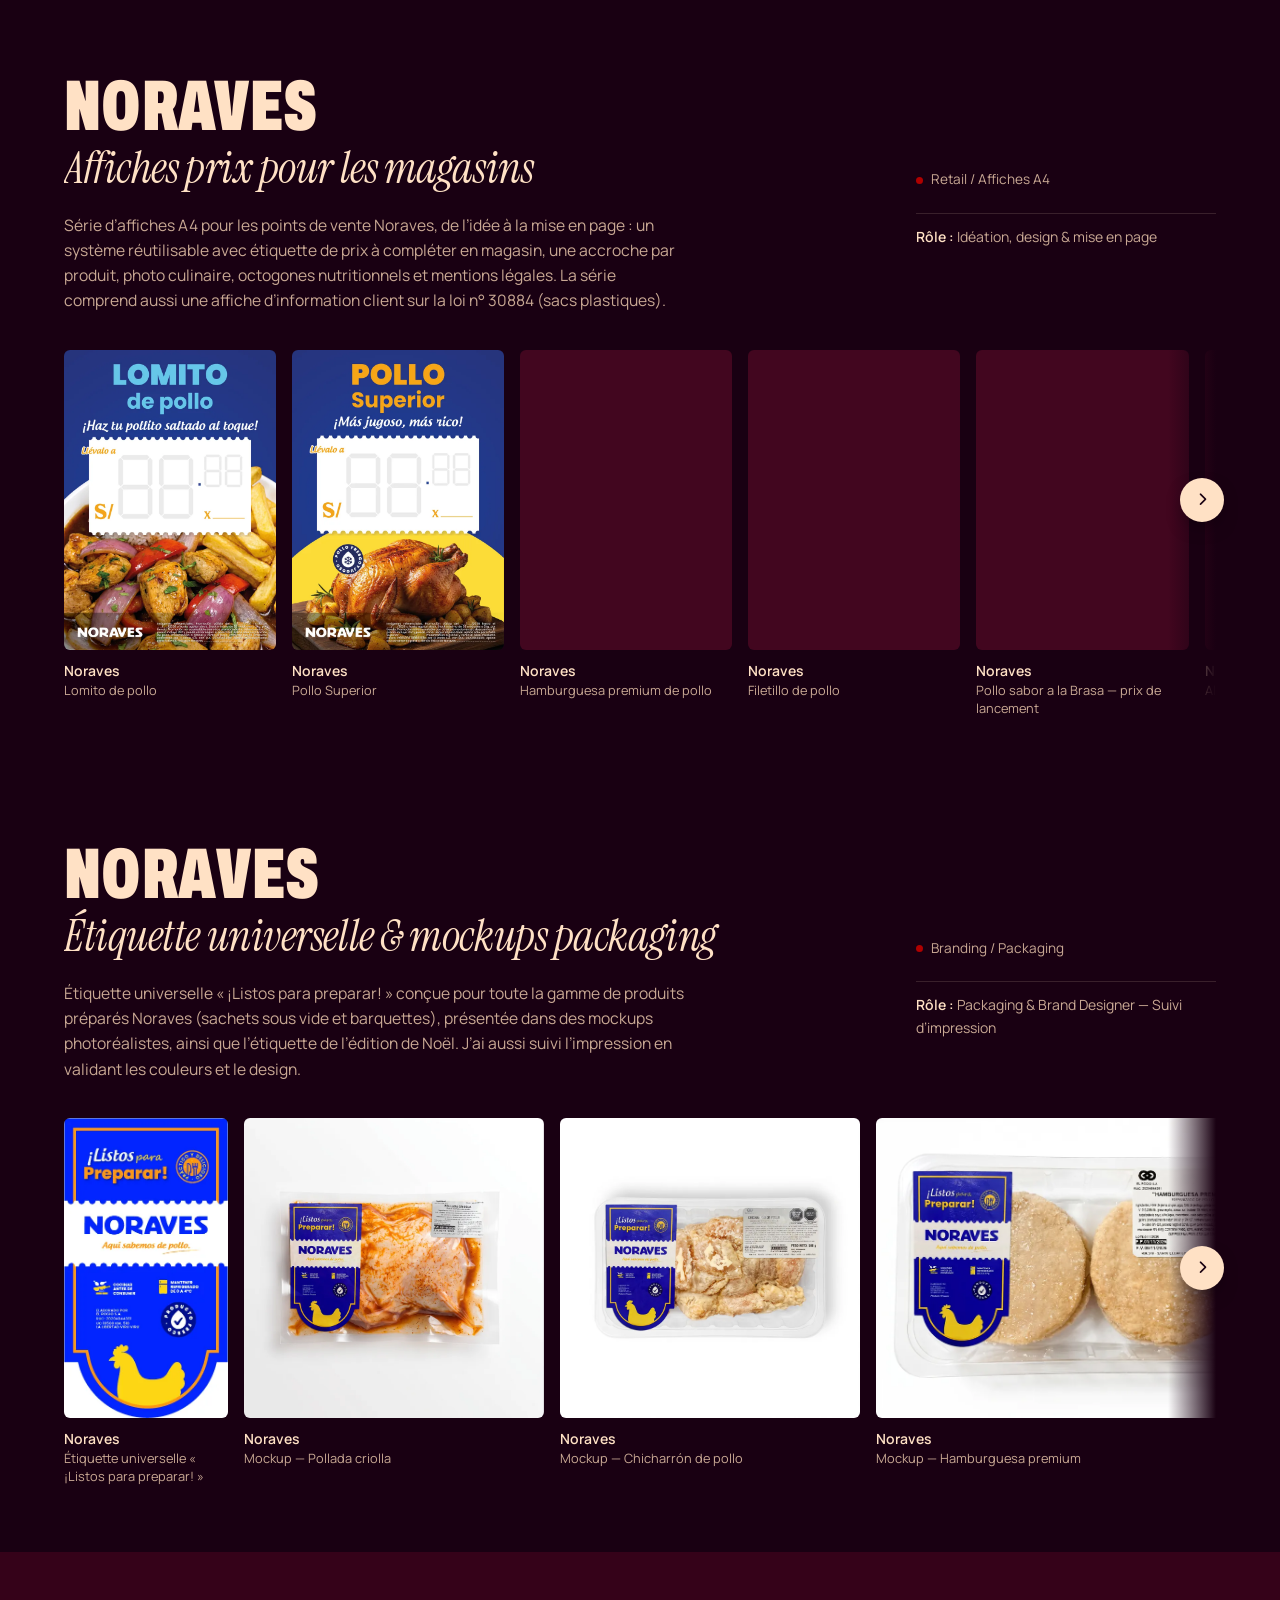
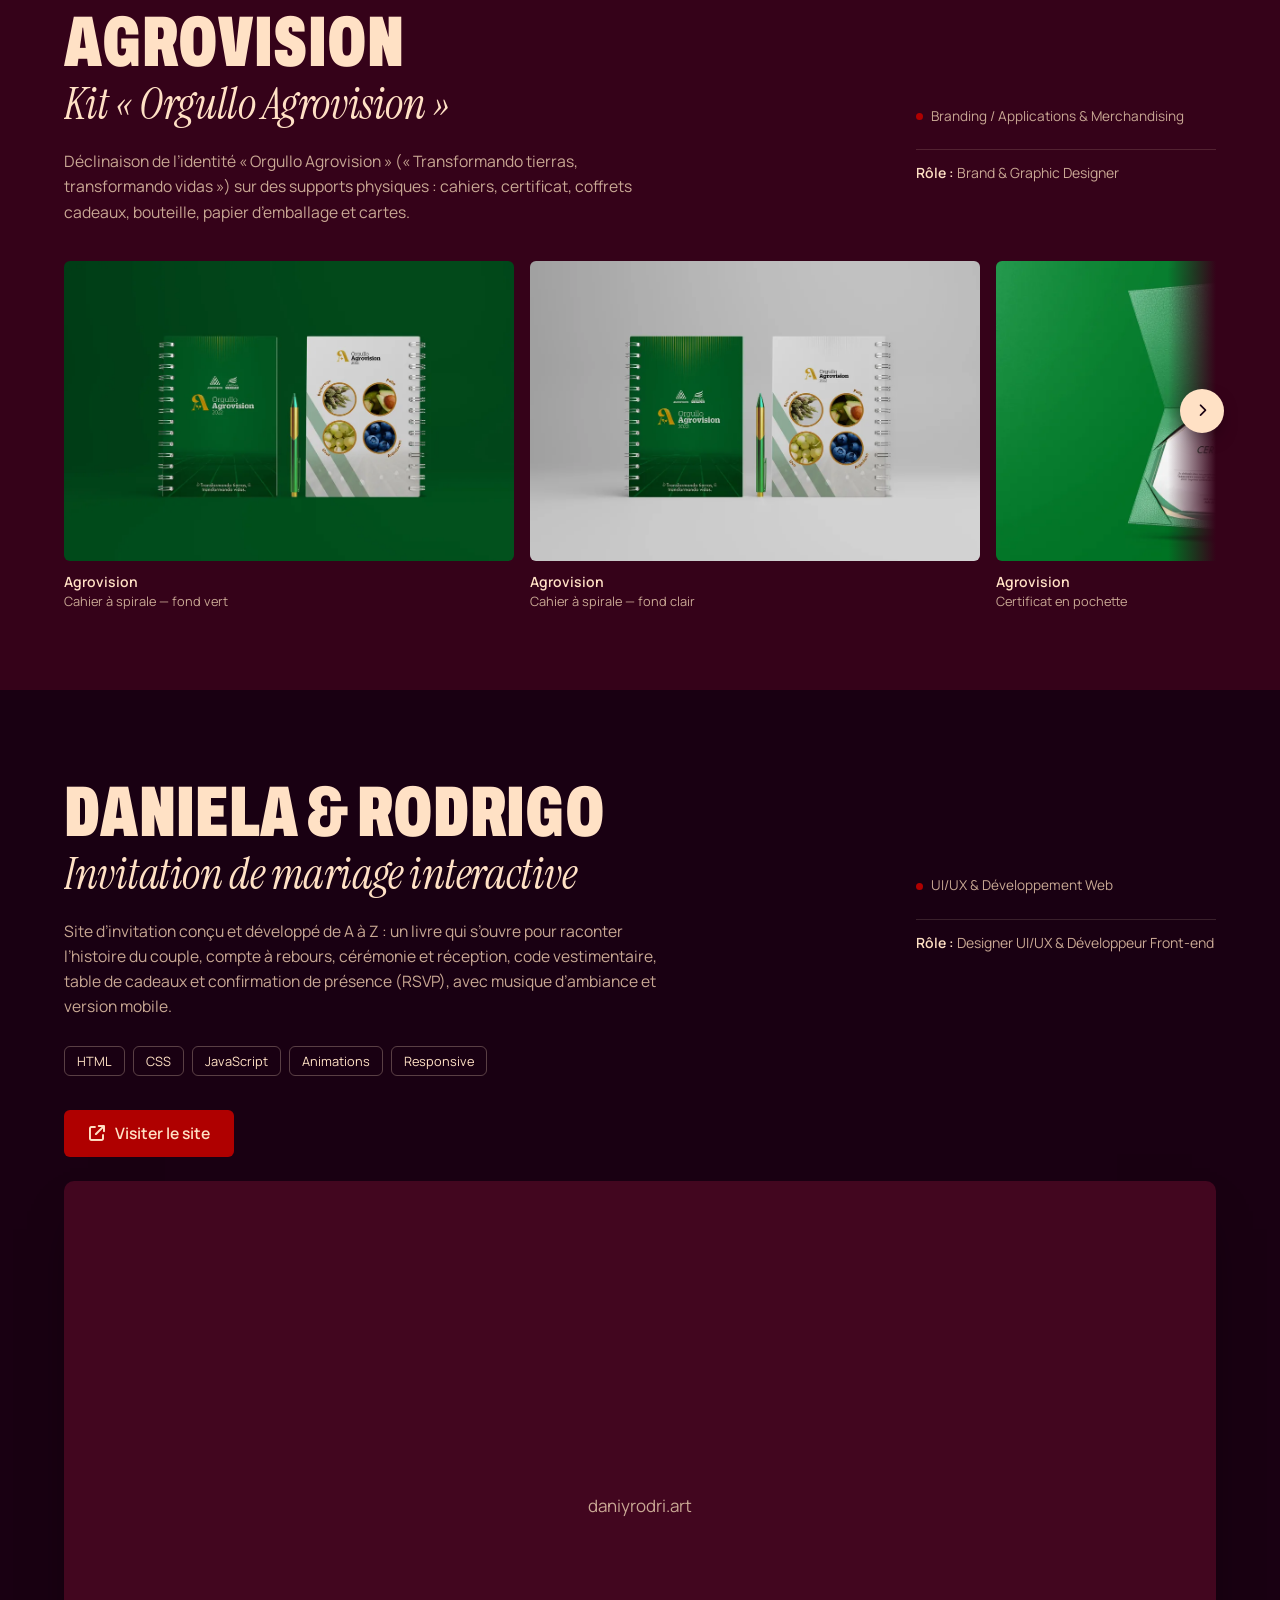
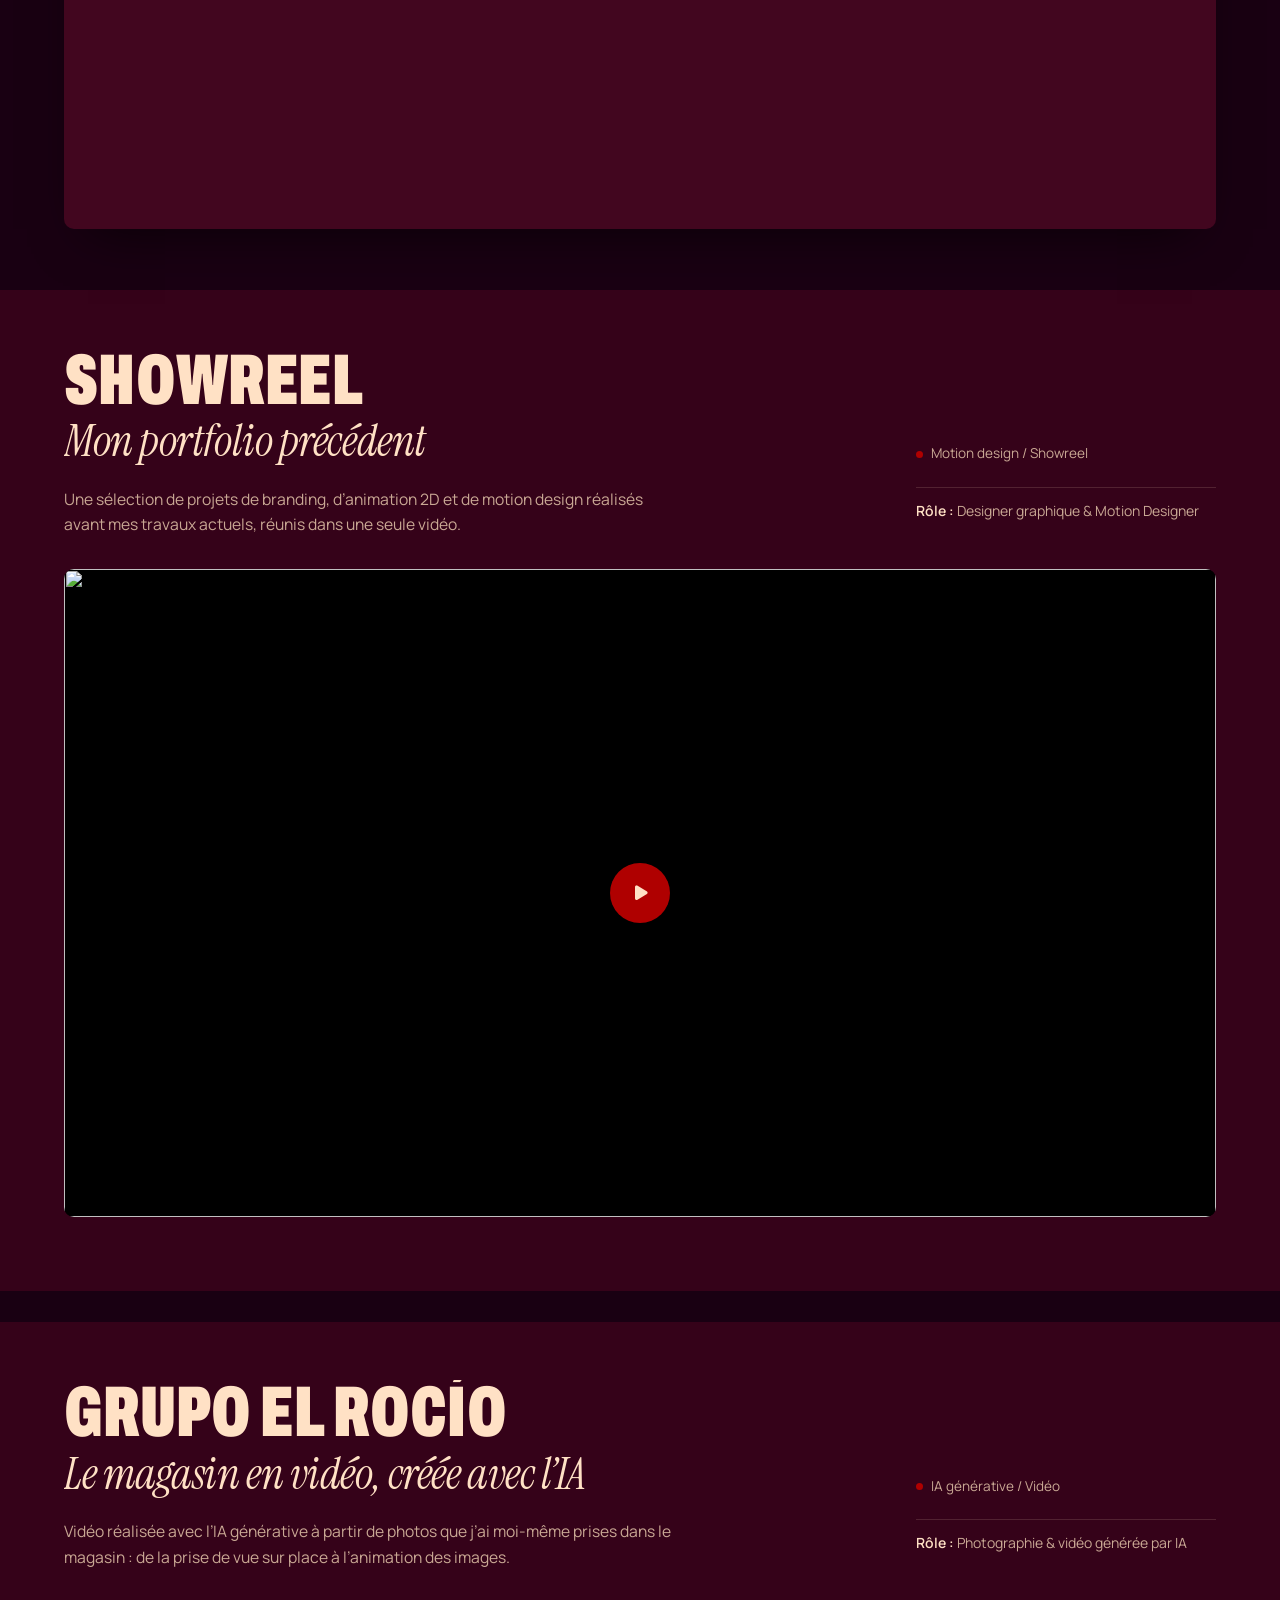
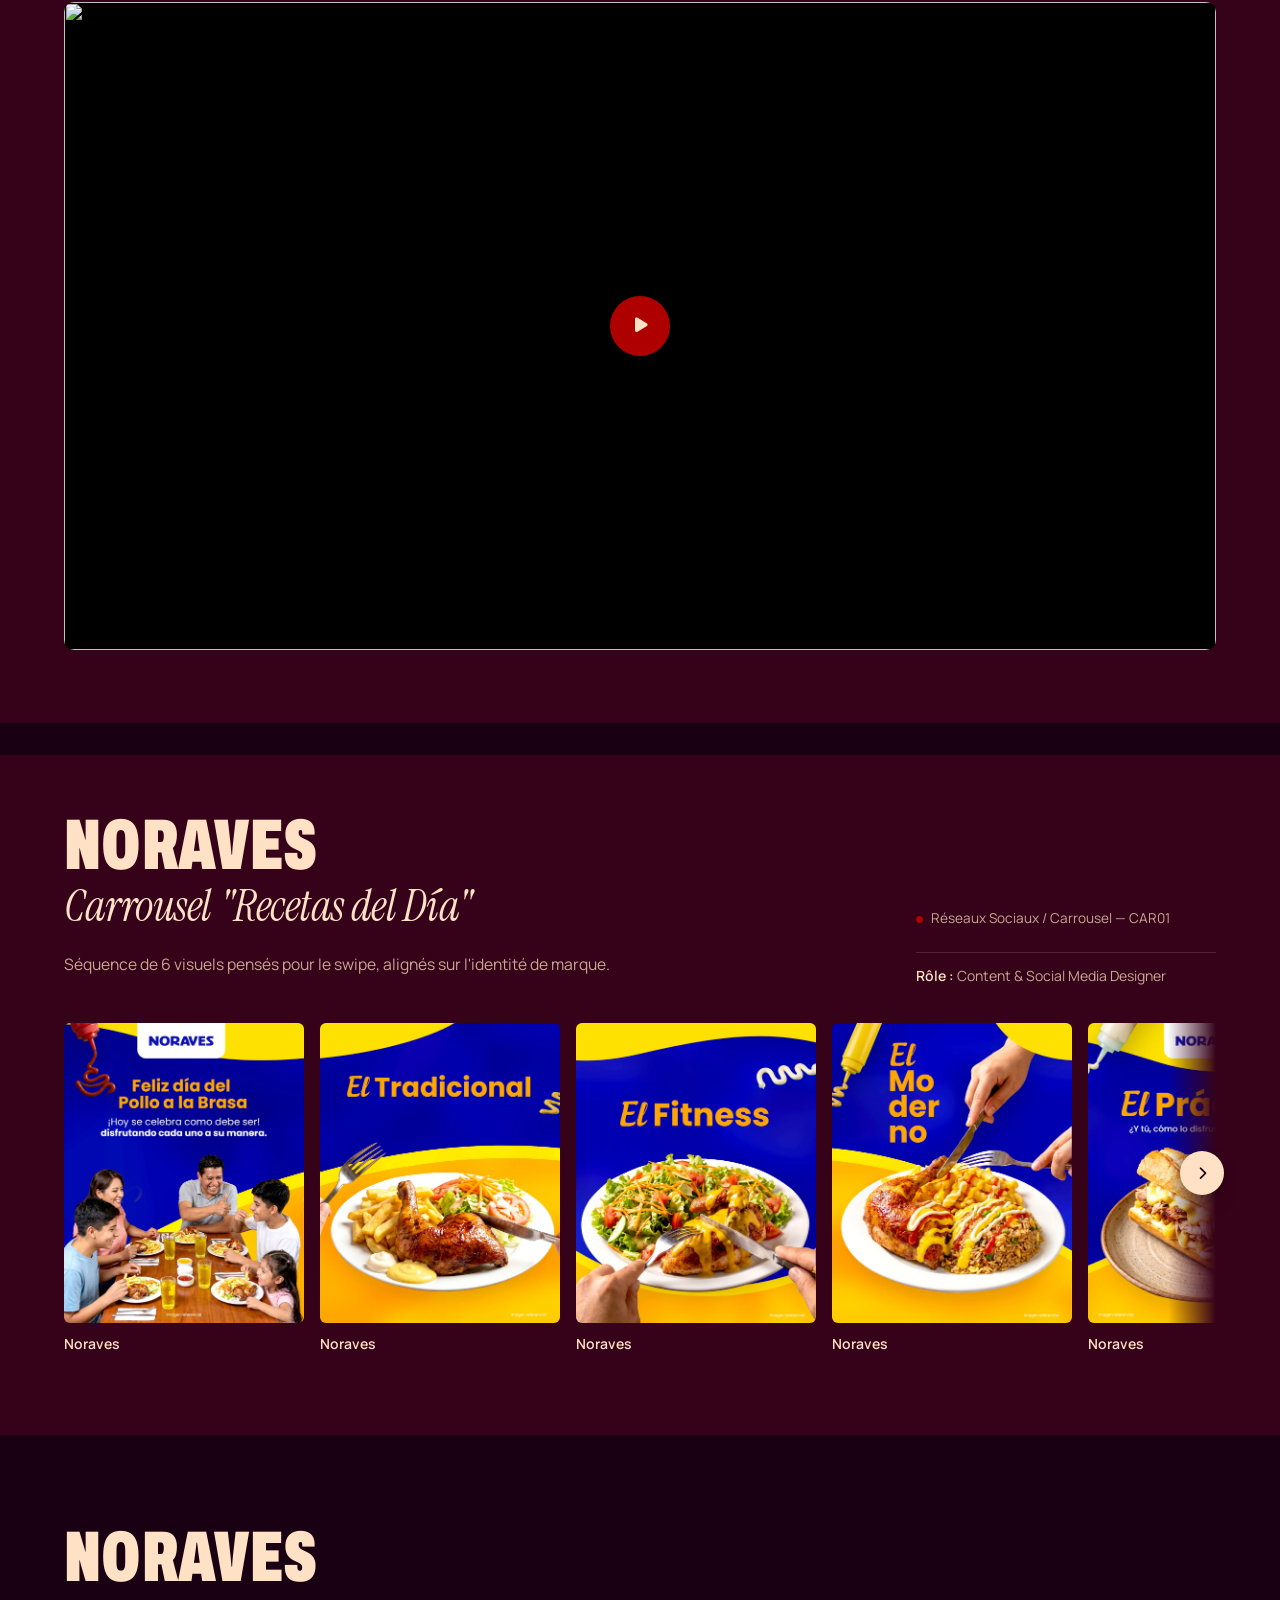
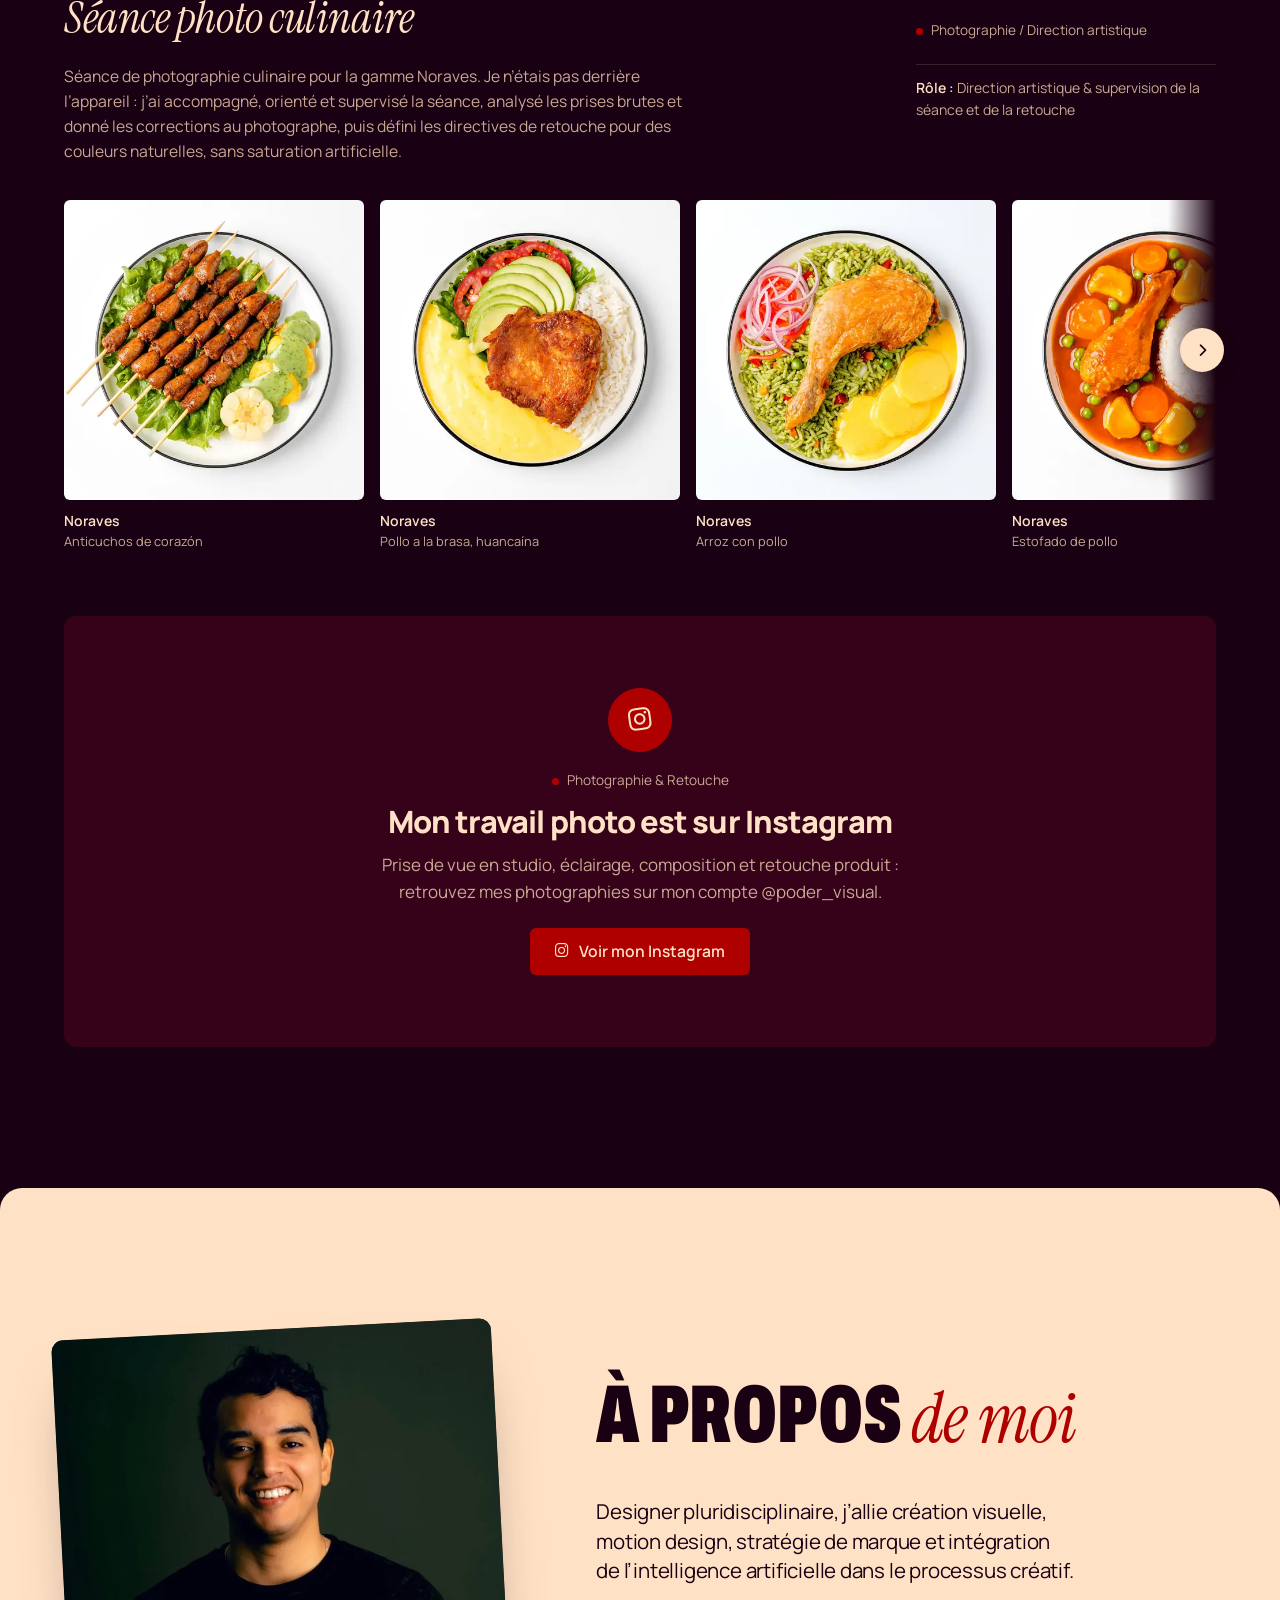
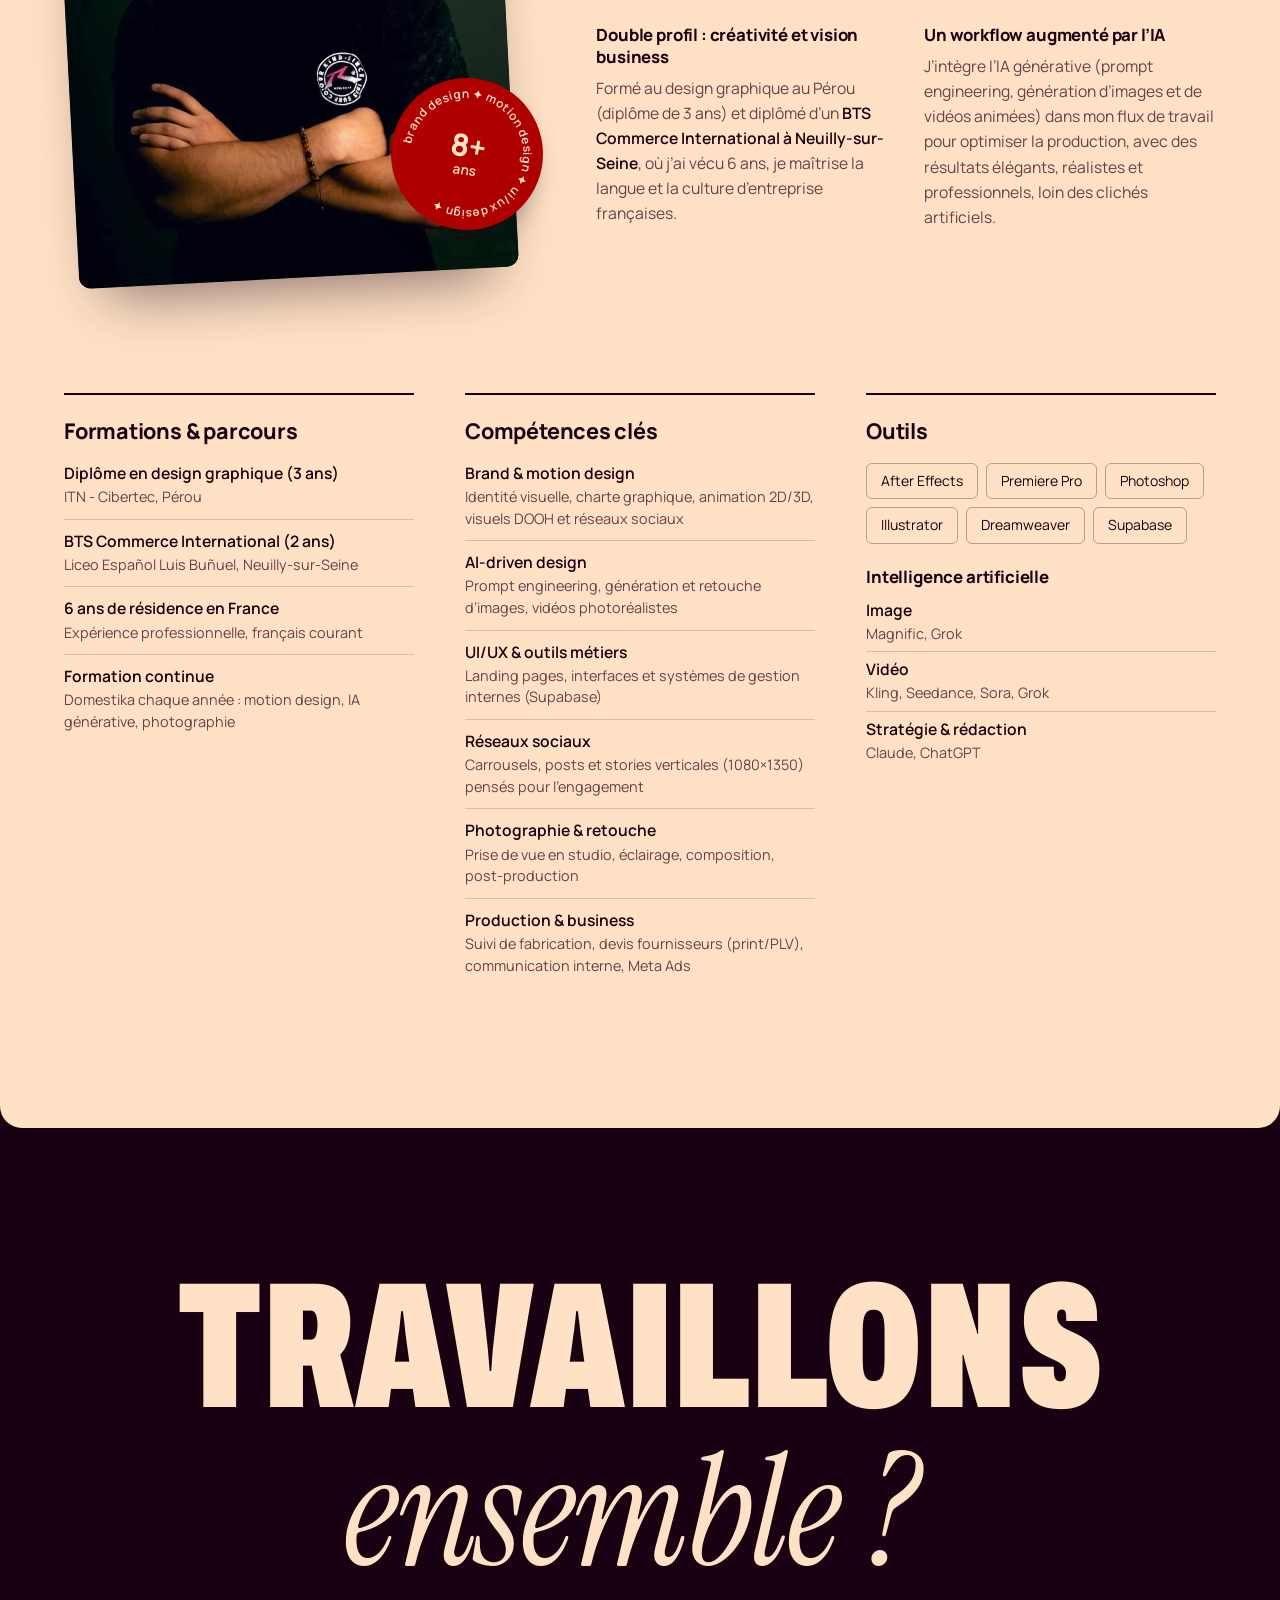
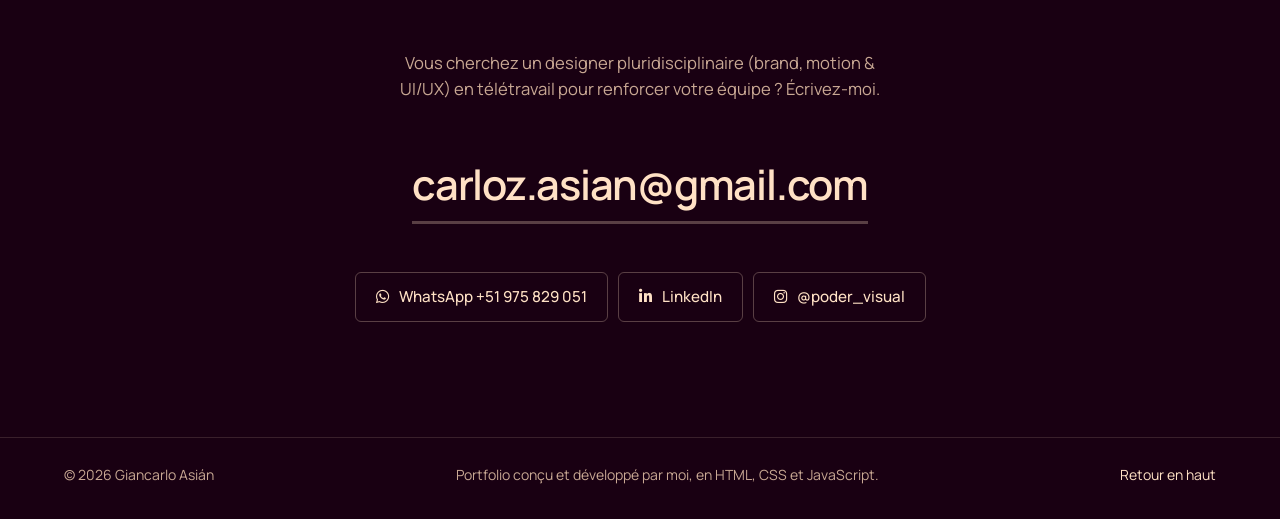
==== commit 3a168e65: "Animaciones al hacer scroll también en celular - El título y los visuales de cada proyecto se observ" ====
--- a/index.html
+++ b/index.html
@@ -37,7 +37,7 @@
     <link rel="preload" href="fonts/archivo.woff2" as="font" type="font/woff2" crossorigin>
     <link rel="preload" href="fonts/instrument-serif-italic.woff2" as="font" type="font/woff2" crossorigin>
     <link rel="preload" href="fonts/manrope.woff2" as="font" type="font/woff2" crossorigin>
-    <link rel="stylesheet" href="style.css?v=20261110f">
+    <link rel="stylesheet" href="style.css?v=20261110g">
     <link rel="stylesheet" href="https://cdnjs.cloudflare.com/ajax/libs/font-awesome/6.4.0/css/all.min.css">
 
     <script type="application/ld+json">
@@ -2522,6 +2522,6 @@
         </div>
     </div>
 
-    <script src="script.js?v=20261110f"></script>
+    <script src="script.js?v=20261110g"></script>
 </body>
 </html>
--- a/style.css
+++ b/style.css
@@ -1920,10 +1920,10 @@
 }
 .chapters-anim .project-card:not(.cta-card).in-view .ct-head > span { transform: none; }
 .chapters-anim .project-card:not(.cta-card).in-view .ct-it { clip-path: inset(-0.2em -0.2em -0.3em 0); }
-.chapters-anim .project-card--wide:not(.cta-card).in-view .mini-carousel-wrapper,
-.chapters-anim .project-card--wide:not(.cta-card).in-view .reel-media,
-.chapters-anim .project-card--wide:not(.cta-card).in-view .site-preview,
-.chapters-anim .project-card--wide:not(.cta-card).in-view .subpanel { opacity: 1; transform: none; }
+.chapters-anim .project-card--wide:not(.cta-card) .mini-carousel-wrapper.v-in,
+.chapters-anim .project-card--wide:not(.cta-card) .reel-media.v-in,
+.chapters-anim .project-card--wide:not(.cta-card) .site-preview.v-in,
+.chapters-anim .project-card--wide:not(.cta-card) .subpanel.v-in { opacity: 1; transform: none; }
 
 /* Entrée échelonnée au changement de filtre */
 .project-card.is-entering { animation: chapter-in 0.6s var(--ease-out) both; }
@@ -2036,9 +2036,9 @@
 .chapters-anim .cv-1 .mini-carousel-wrapper, .chapters-anim .cv-1 .reel-media, .chapters-anim .cv-1 .subpanel { transform: translateY(44px); }
 .chapters-anim .cv-2 .mini-carousel-wrapper, .chapters-anim .cv-2 .reel-media, .chapters-anim .cv-2 .subpanel { transform: translateX(-48px); }
 .chapters-anim .cv-3 .mini-carousel-wrapper, .chapters-anim .cv-3 .reel-media, .chapters-anim .cv-3 .subpanel { transform: scale(0.96); transform-origin: left center; }
-.chapters-anim .project-card.in-view .mini-carousel-wrapper,
-.chapters-anim .project-card.in-view .reel-media,
-.chapters-anim .project-card.in-view .subpanel { transform: none; }
+.chapters-anim .project-card .mini-carousel-wrapper.v-in,
+.chapters-anim .project-card .reel-media.v-in,
+.chapters-anim .project-card .subpanel.v-in { transform: none; }
 
 /* Bulle plus discrète */
 .cursor-bubble { width: 58px; height: 58px; margin: -29px 0 0 -29px; font-size: 1.05rem; }
@@ -2072,3 +2072,19 @@
 .projects-grid .project-card--wide:not(.cta-card) > *,
 .projects-grid .project-card--wide:not(.cta-card) .subpanel,
 .mini-carousel-wrapper { min-width: 0; max-width: 100%; }
+
+/* Mobile : entrées plus courtes et verticales (pas de décalage horizontal pendant le défilement) */
+@media (max-width: 860px) {
+    .chapters-anim .project-card--wide:not(.cta-card) .mini-carousel-wrapper,
+    .chapters-anim .project-card--wide:not(.cta-card) .reel-media,
+    .chapters-anim .project-card--wide:not(.cta-card) .site-preview,
+    .chapters-anim .project-card--wide:not(.cta-card) .subpanel {
+        transform: translateY(28px);
+        transition: opacity 0.6s var(--ease-out) 0.05s, transform 0.7s var(--ease-out) 0.05s;
+    }
+    .chapters-anim .project-card--wide:not(.cta-card) .mini-carousel-wrapper.v-in,
+    .chapters-anim .project-card--wide:not(.cta-card) .reel-media.v-in,
+    .chapters-anim .project-card--wide:not(.cta-card) .site-preview.v-in,
+    .chapters-anim .project-card--wide:not(.cta-card) .subpanel.v-in { opacity: 1; transform: none; }
+    .chapters-anim .cv-2 .ct-head > span { transform: translateX(-28px) skewX(-10deg); }
+}
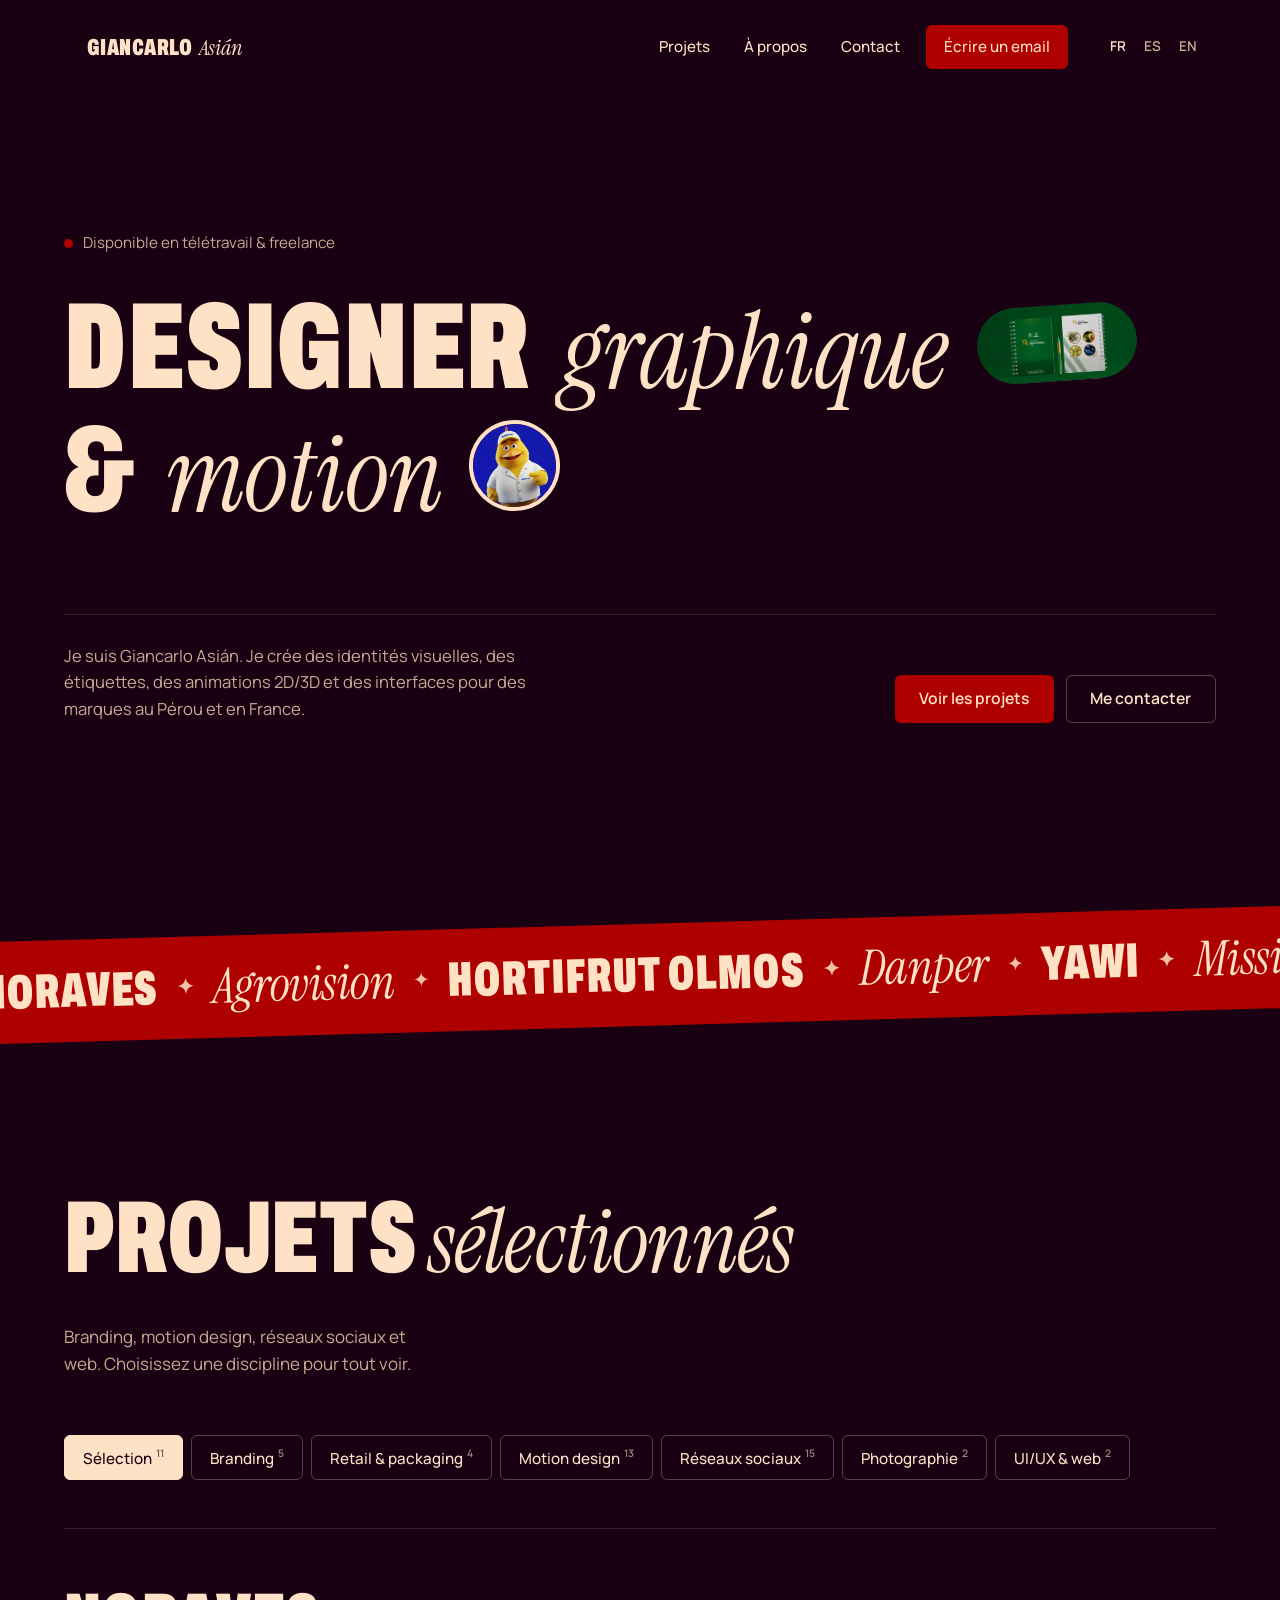
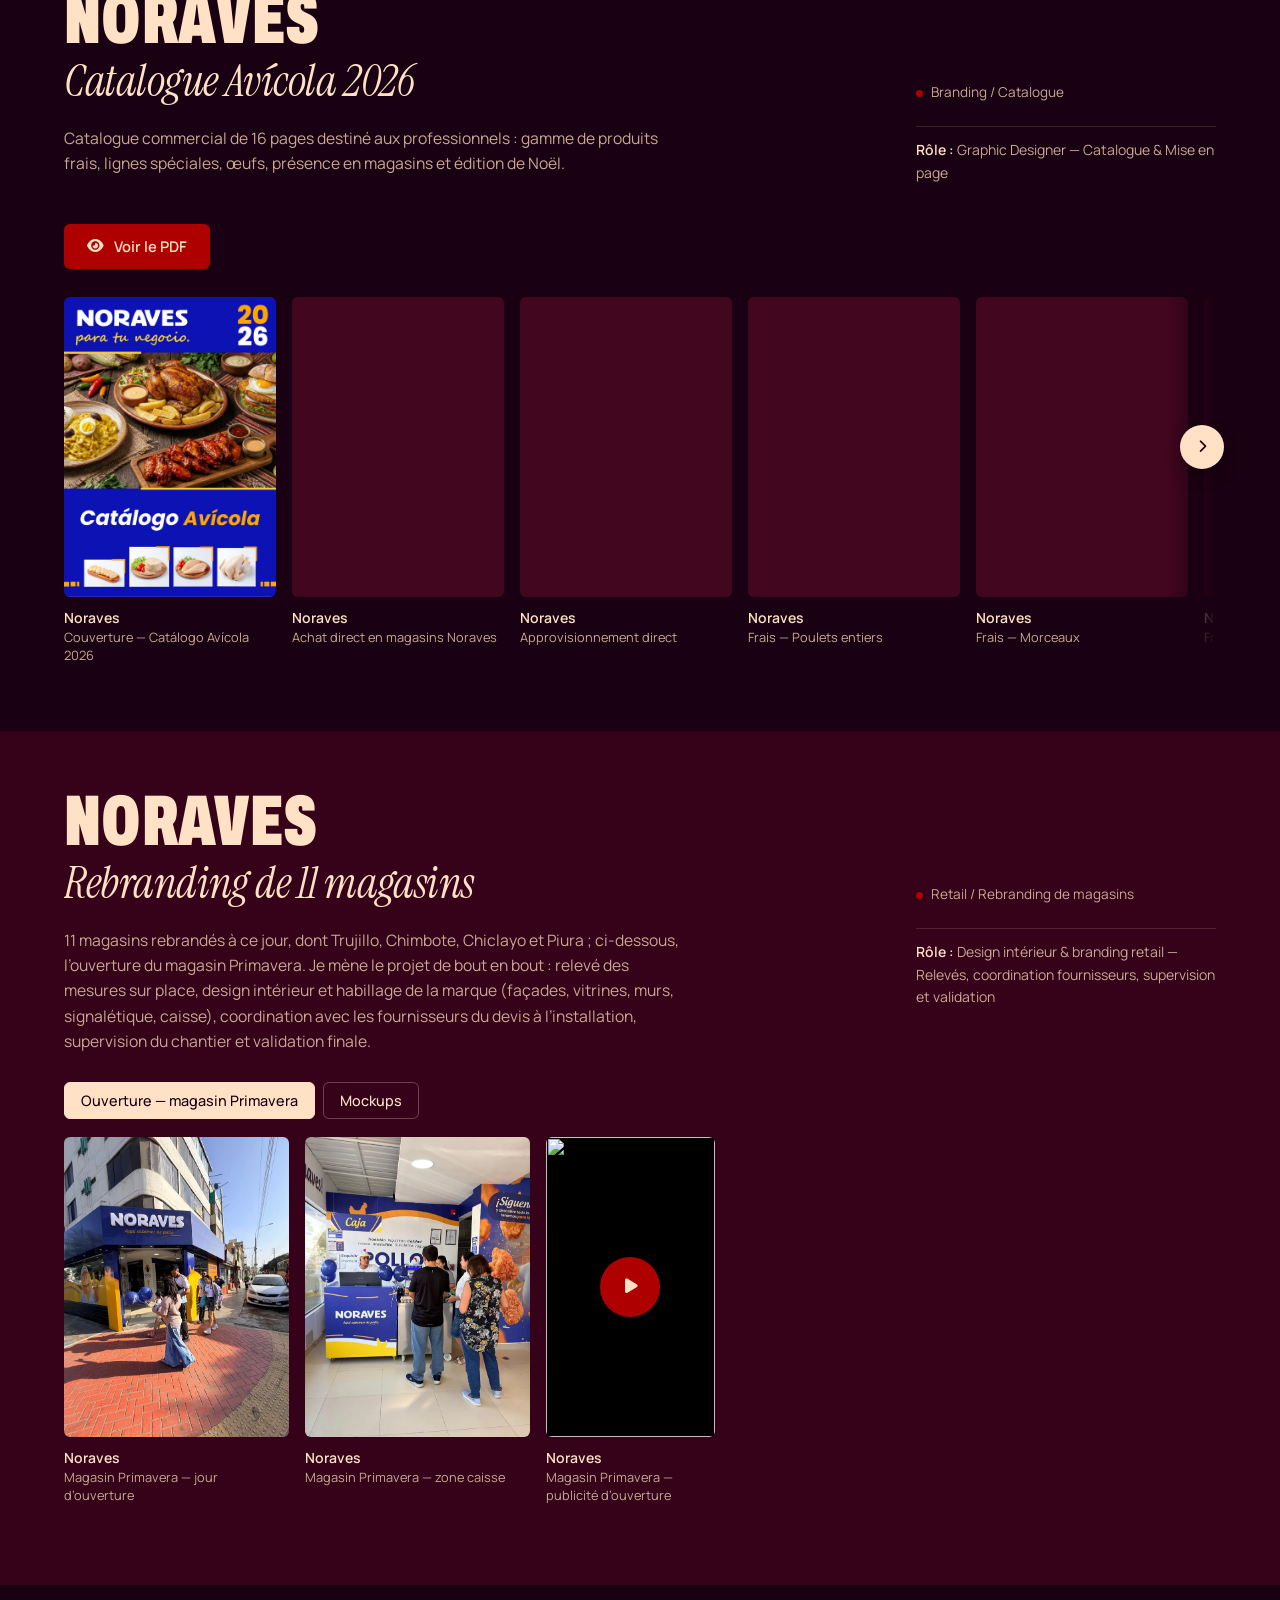
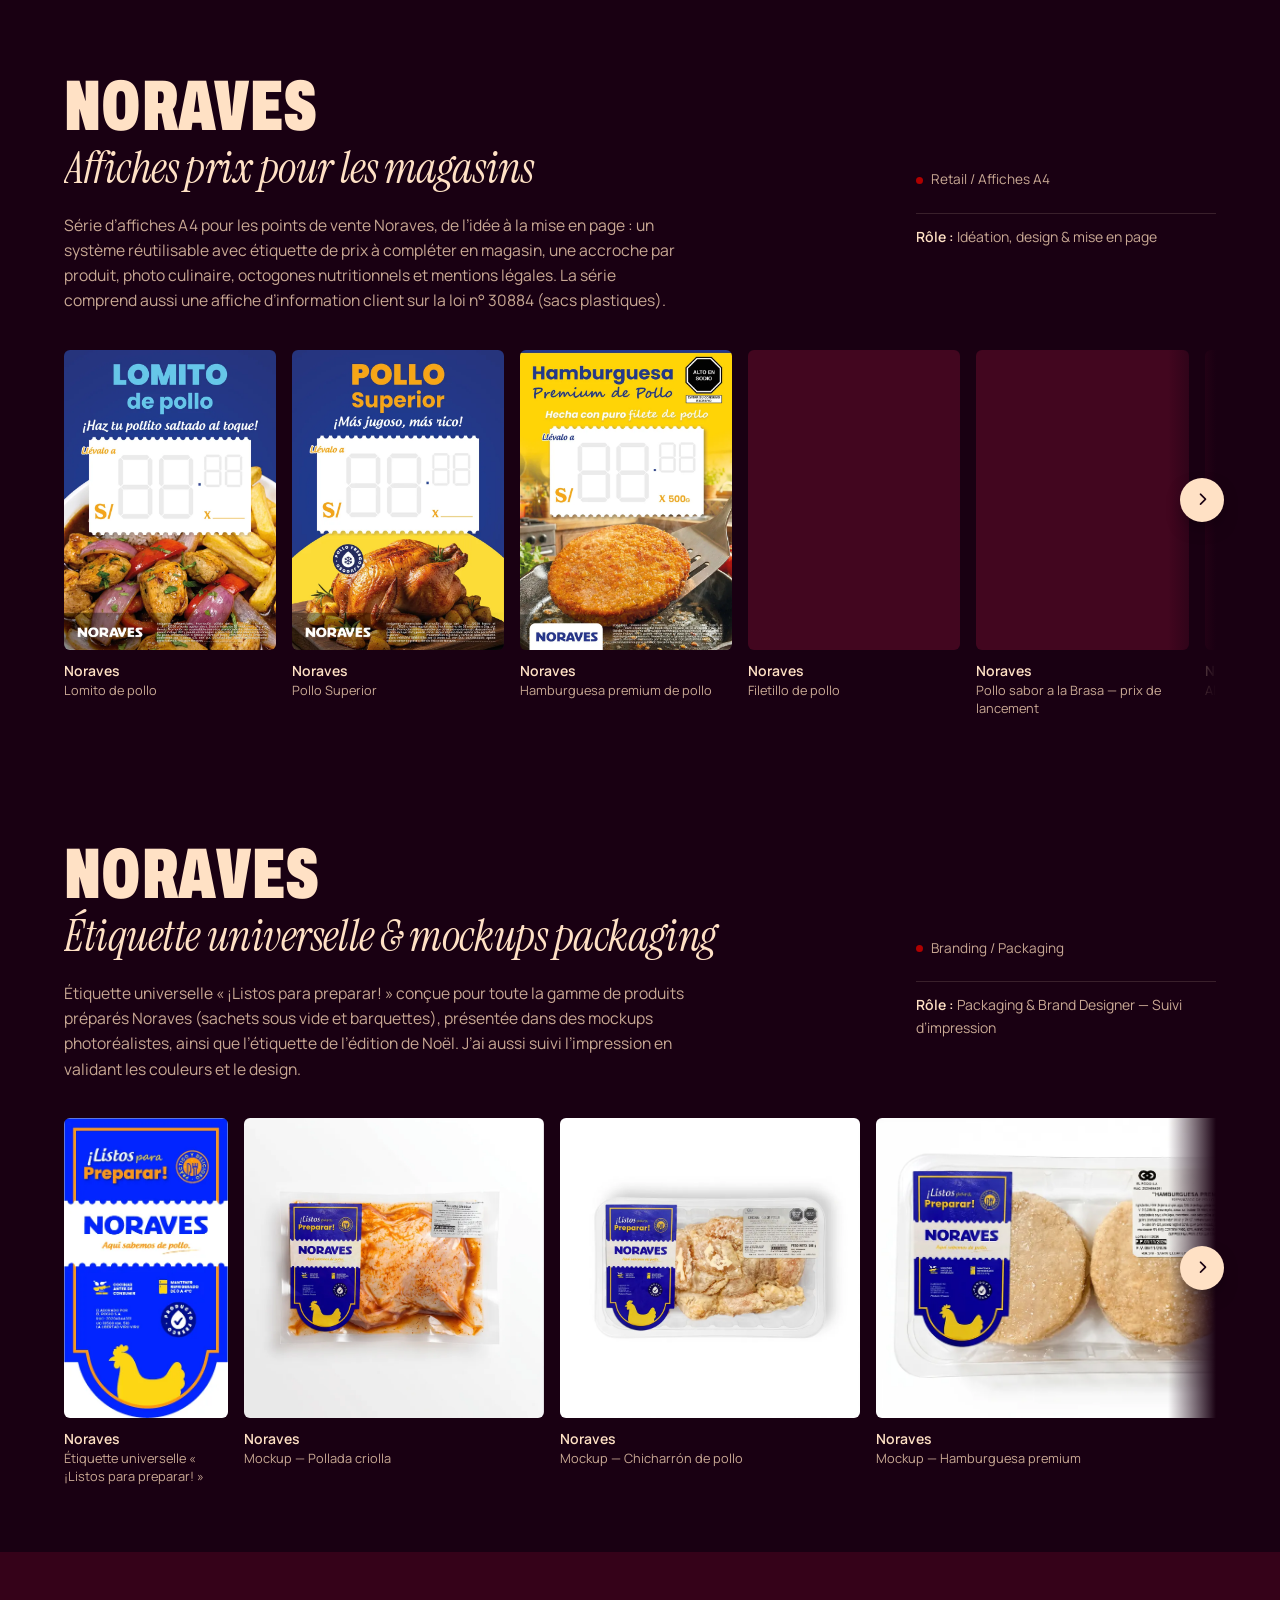
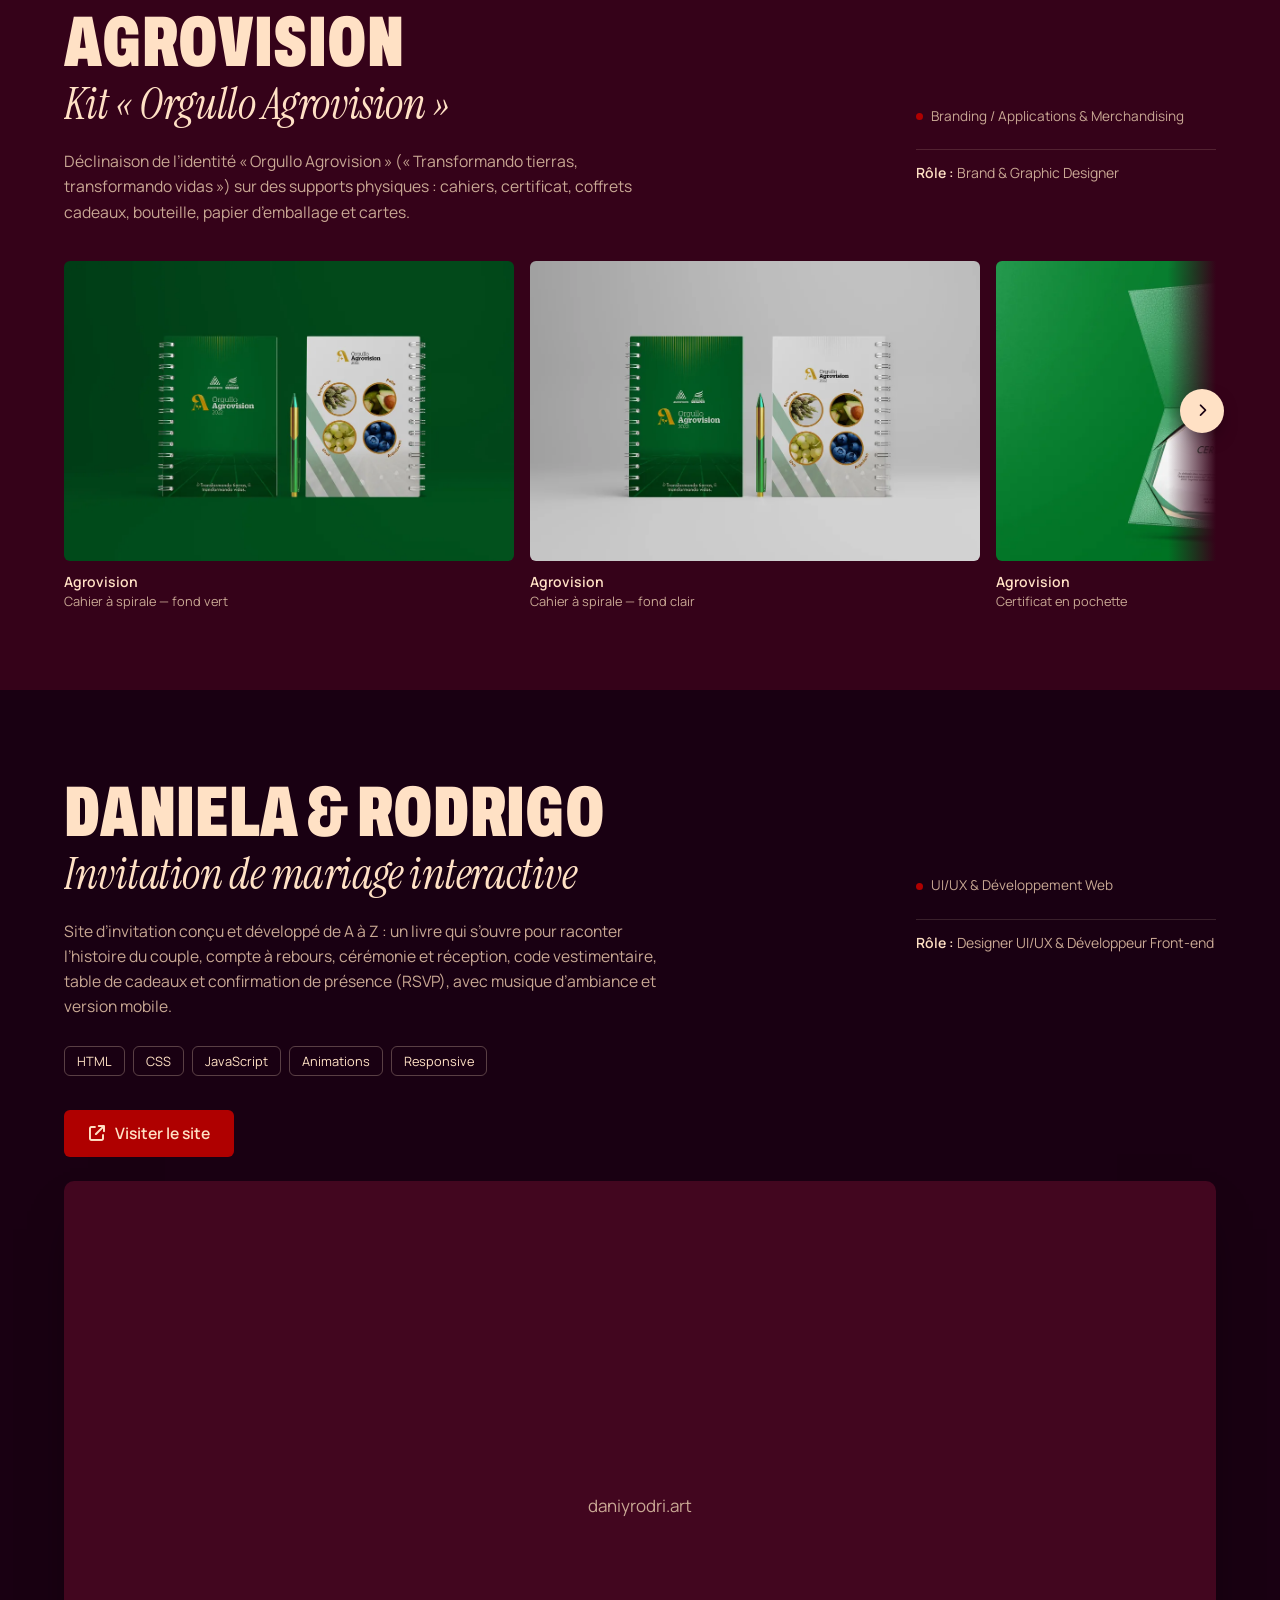
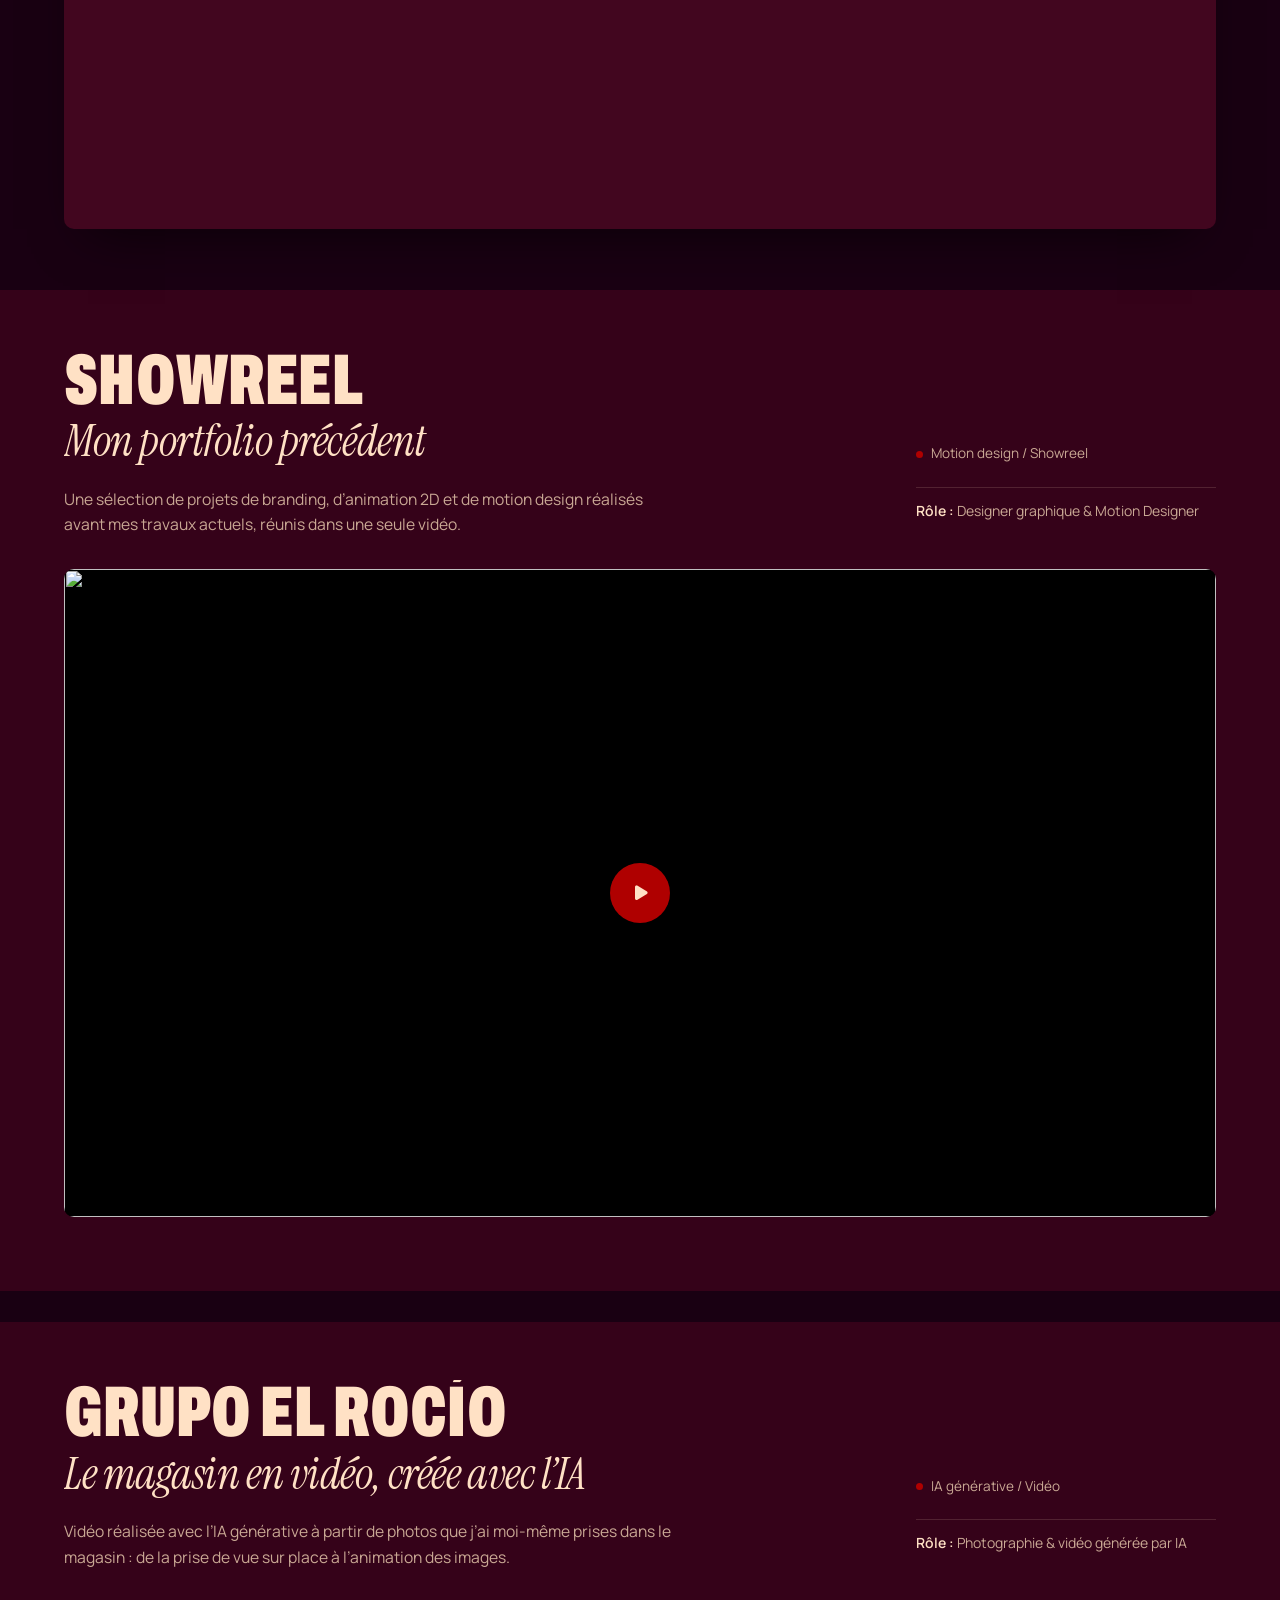
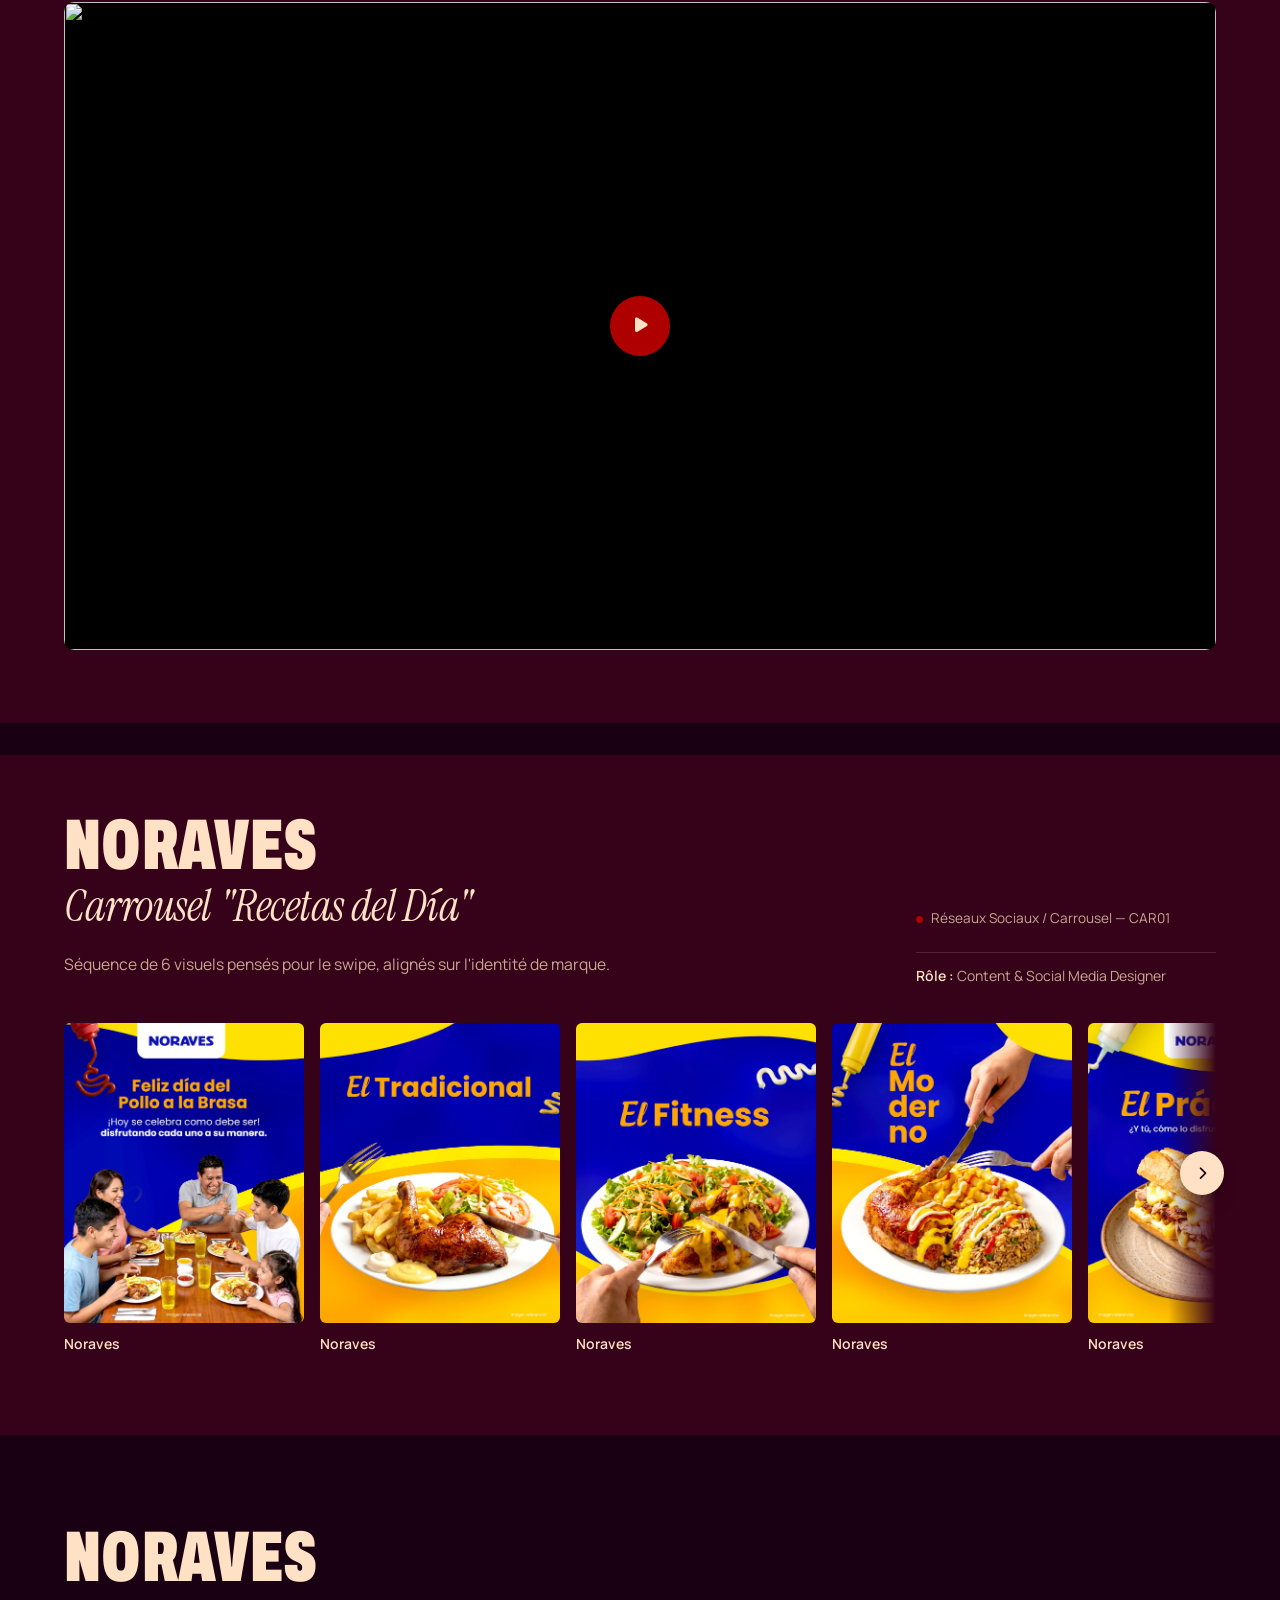
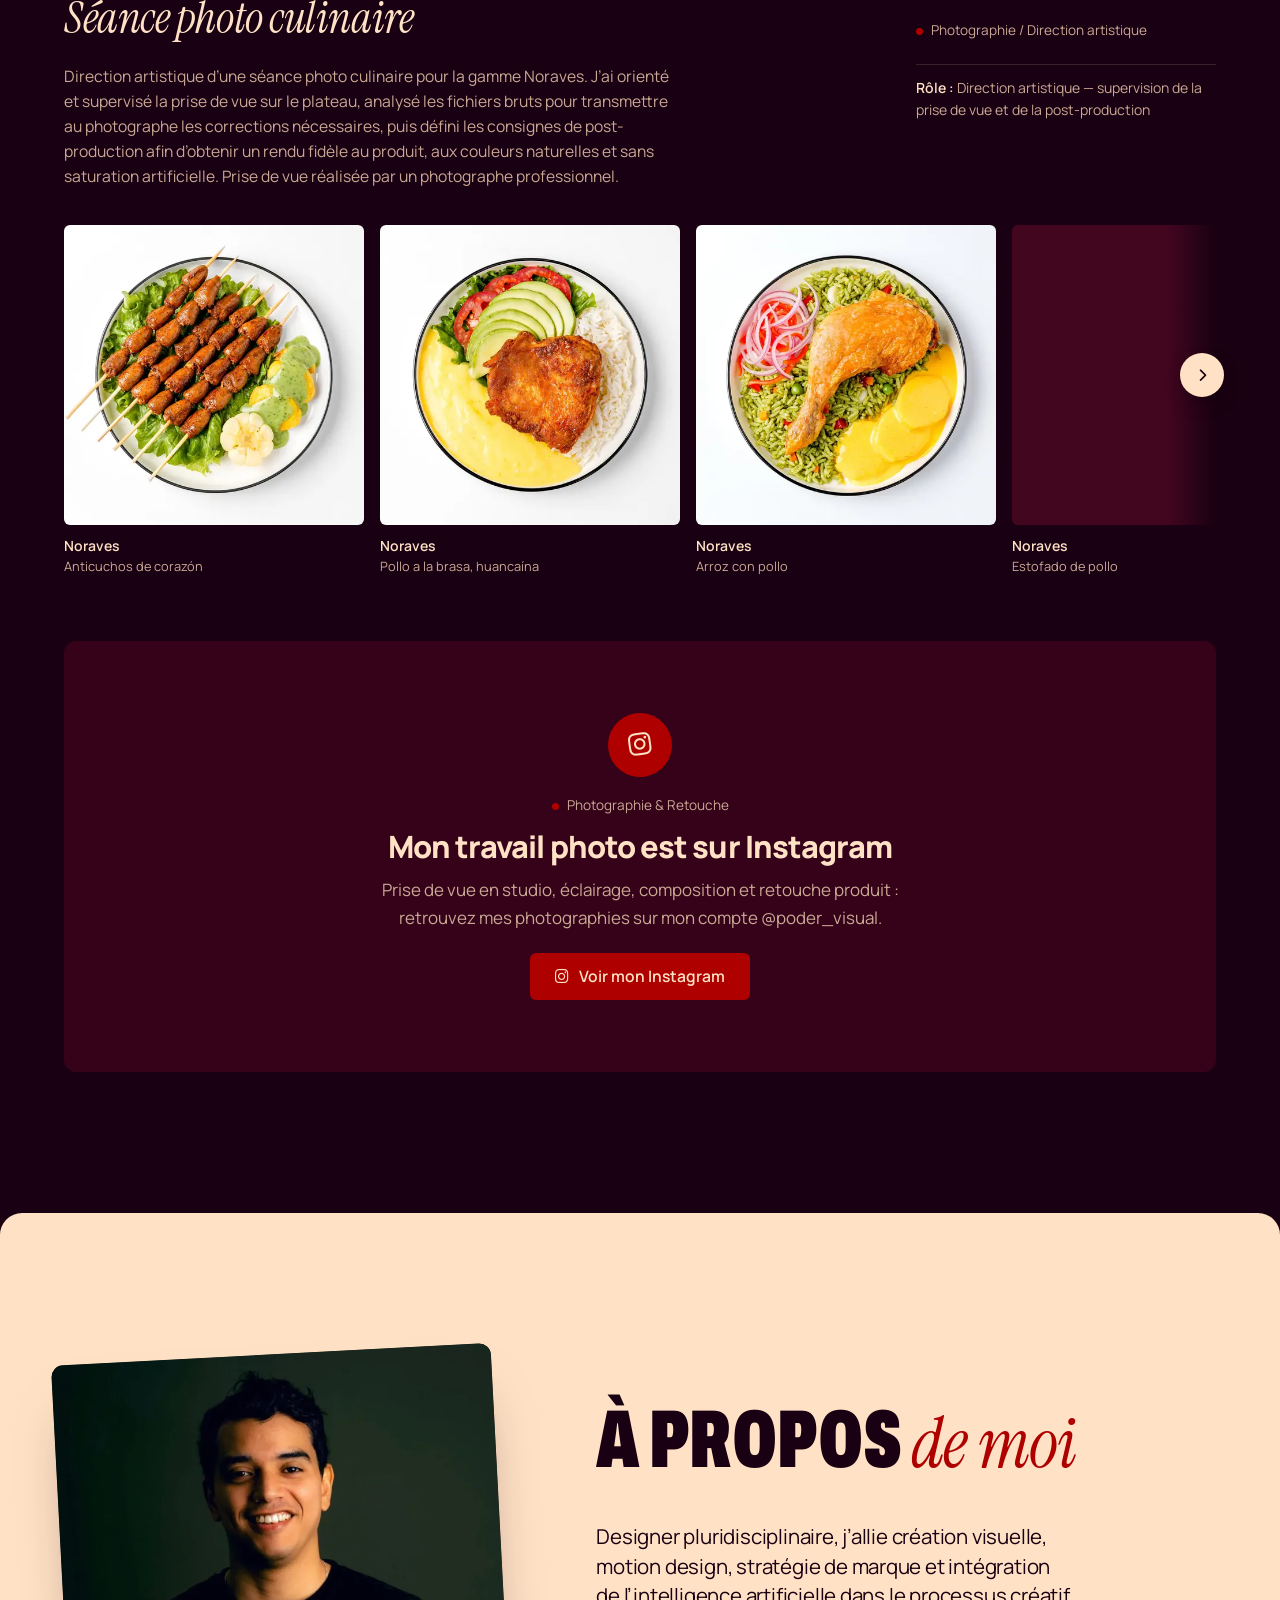
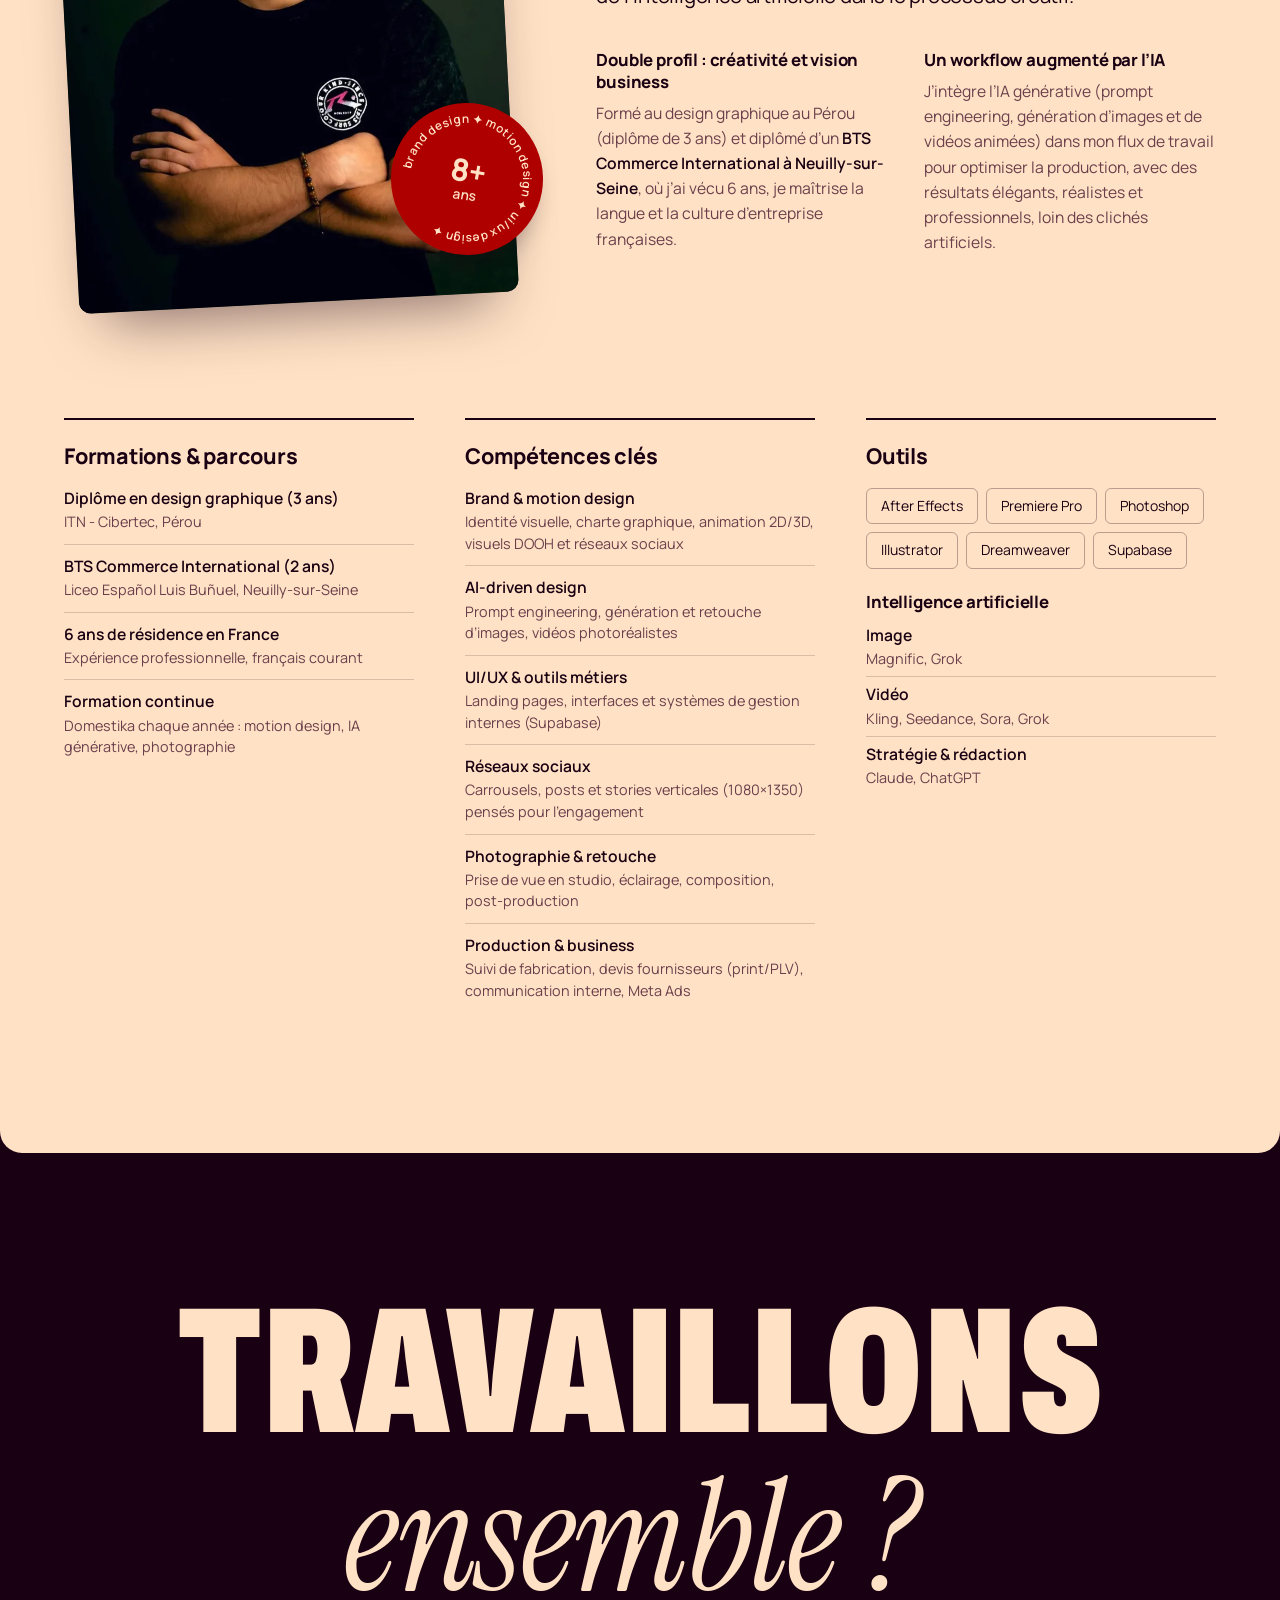
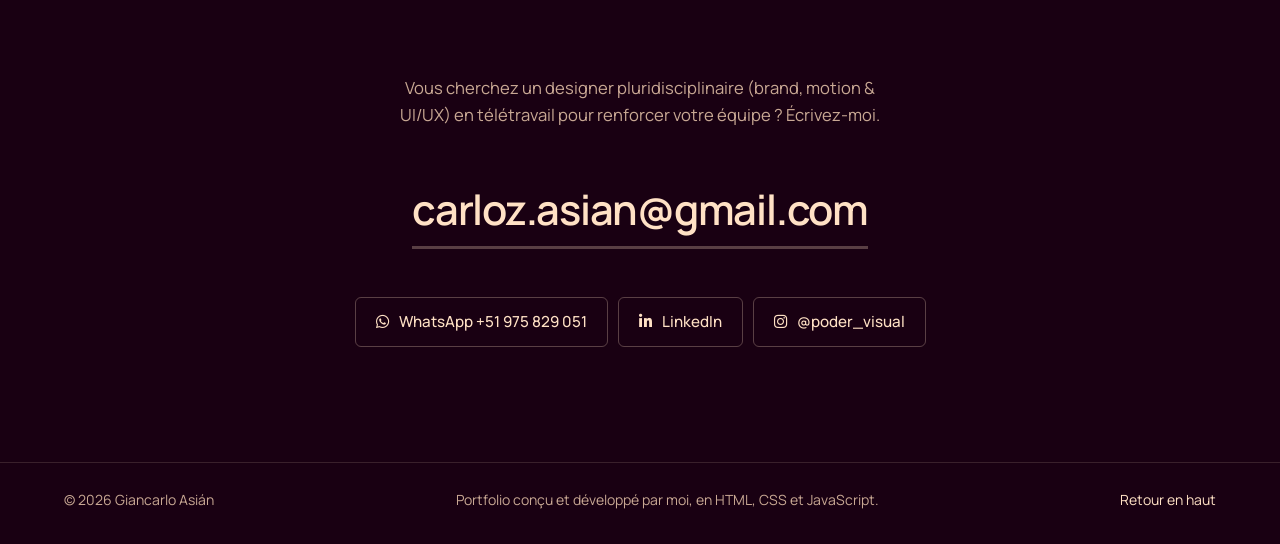
==== commit b4a79a05: "Fotografía: texto de dirección de arte más profesional (FR/ES/EN) Co-Authored-By: Claude Opus 5.5 <n" ====
--- a/index.html
+++ b/index.html
@@ -2323,7 +2323,7 @@
                     <div class="project-info">
                         <span class="project-tag">Photographie / Direction artistique</span>
                         <h3>Noraves — Séance photo culinaire</h3>
-                        <p>Séance de photographie culinaire pour la gamme Noraves. Je n’étais pas derrière l’appareil : j’ai accompagné, orienté et supervisé la séance, analysé les prises brutes et donné les corrections au photographe, puis défini les directives de retouche pour des couleurs naturelles, sans saturation artificielle.</p>
+                        <p>Direction artistique d’une séance photo culinaire pour la gamme Noraves. J’ai orienté et supervisé la prise de vue sur le plateau, analysé les fichiers bruts pour transmettre au photographe les corrections nécessaires, puis défini les consignes de post-production afin d’obtenir un rendu fidèle au produit, aux couleurs naturelles et sans saturation artificielle. Prise de vue réalisée par un photographe professionnel.</p>
                     </div>
                     <div class="mini-carousel">
                         <div class="mini-carousel-item">
@@ -2391,7 +2391,7 @@
                         </div>
                     </div>
                     <div class="project-role">
-                        <strong>Rôle :</strong> Direction artistique &amp; supervision de la séance et de la retouche
+                        <strong>Rôle :</strong> Direction artistique — supervision de la prise de vue et de la post-production
                     </div>
                 </article>
 
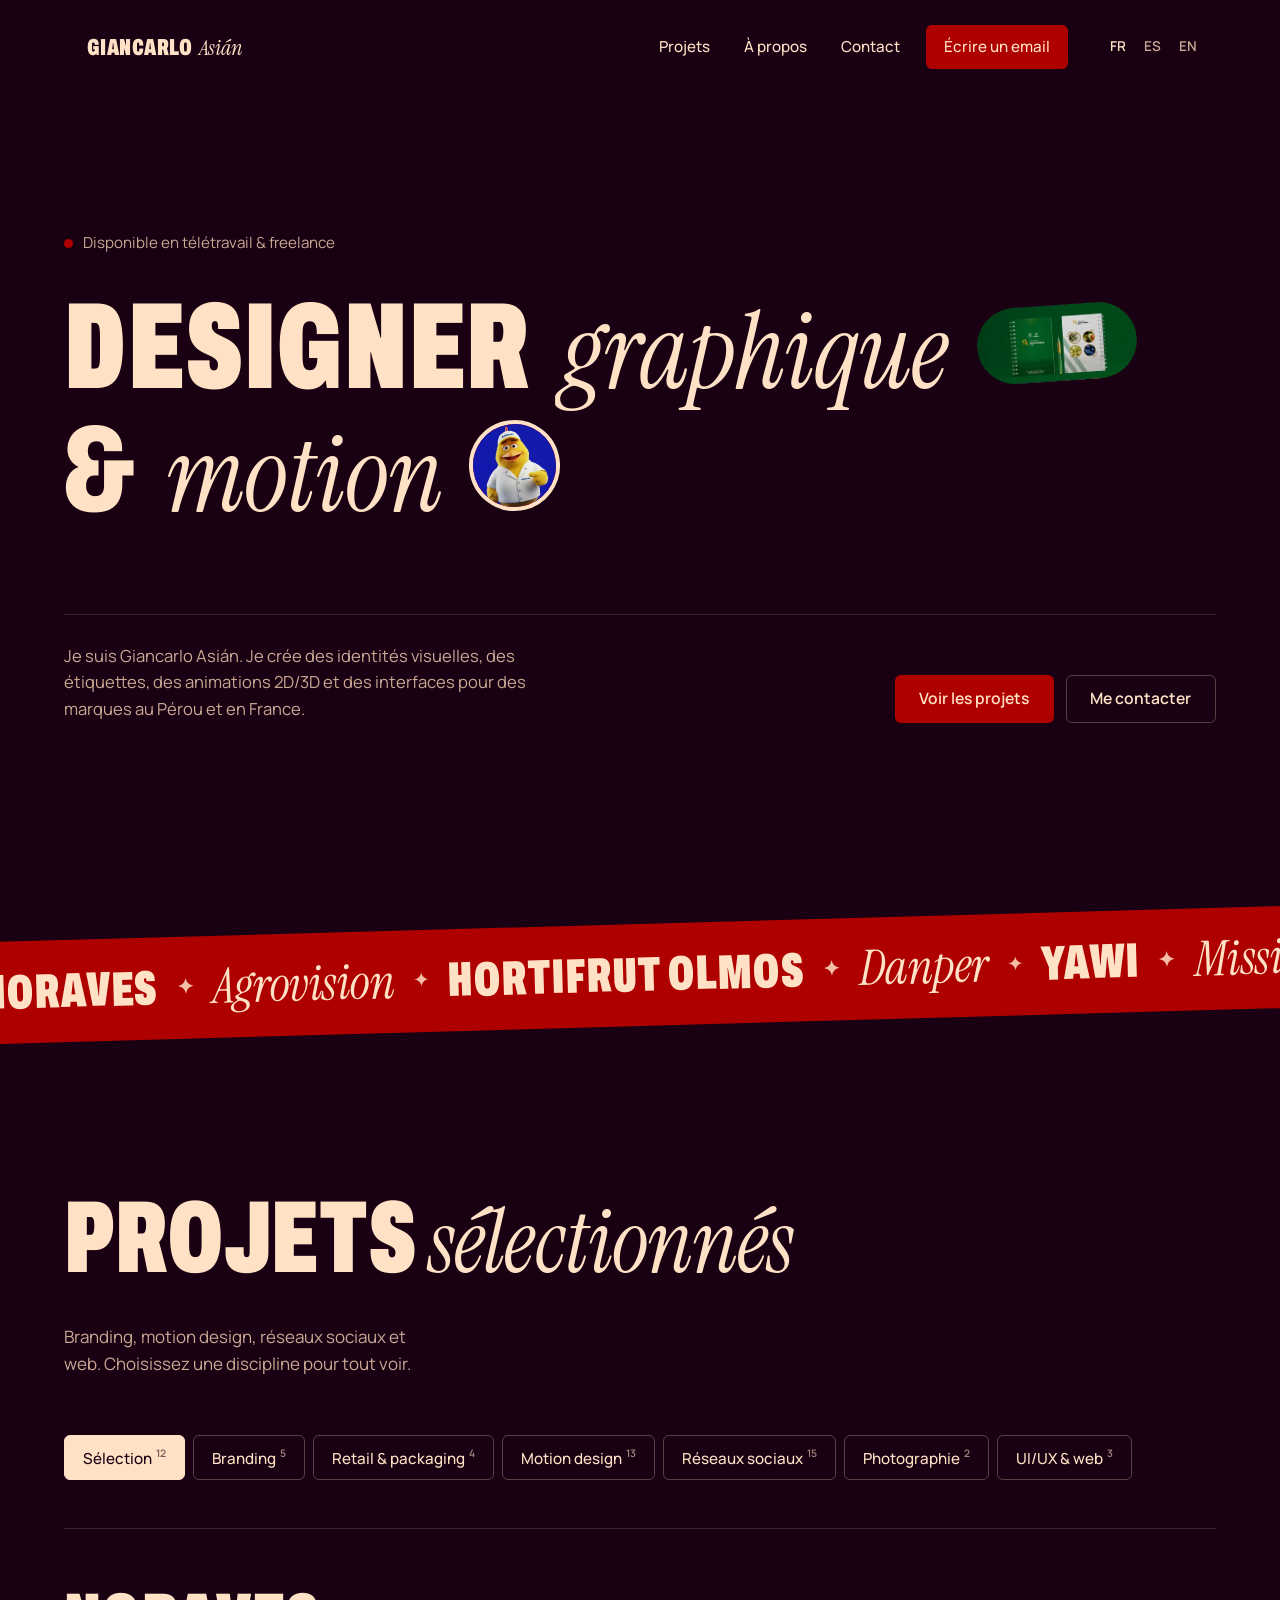
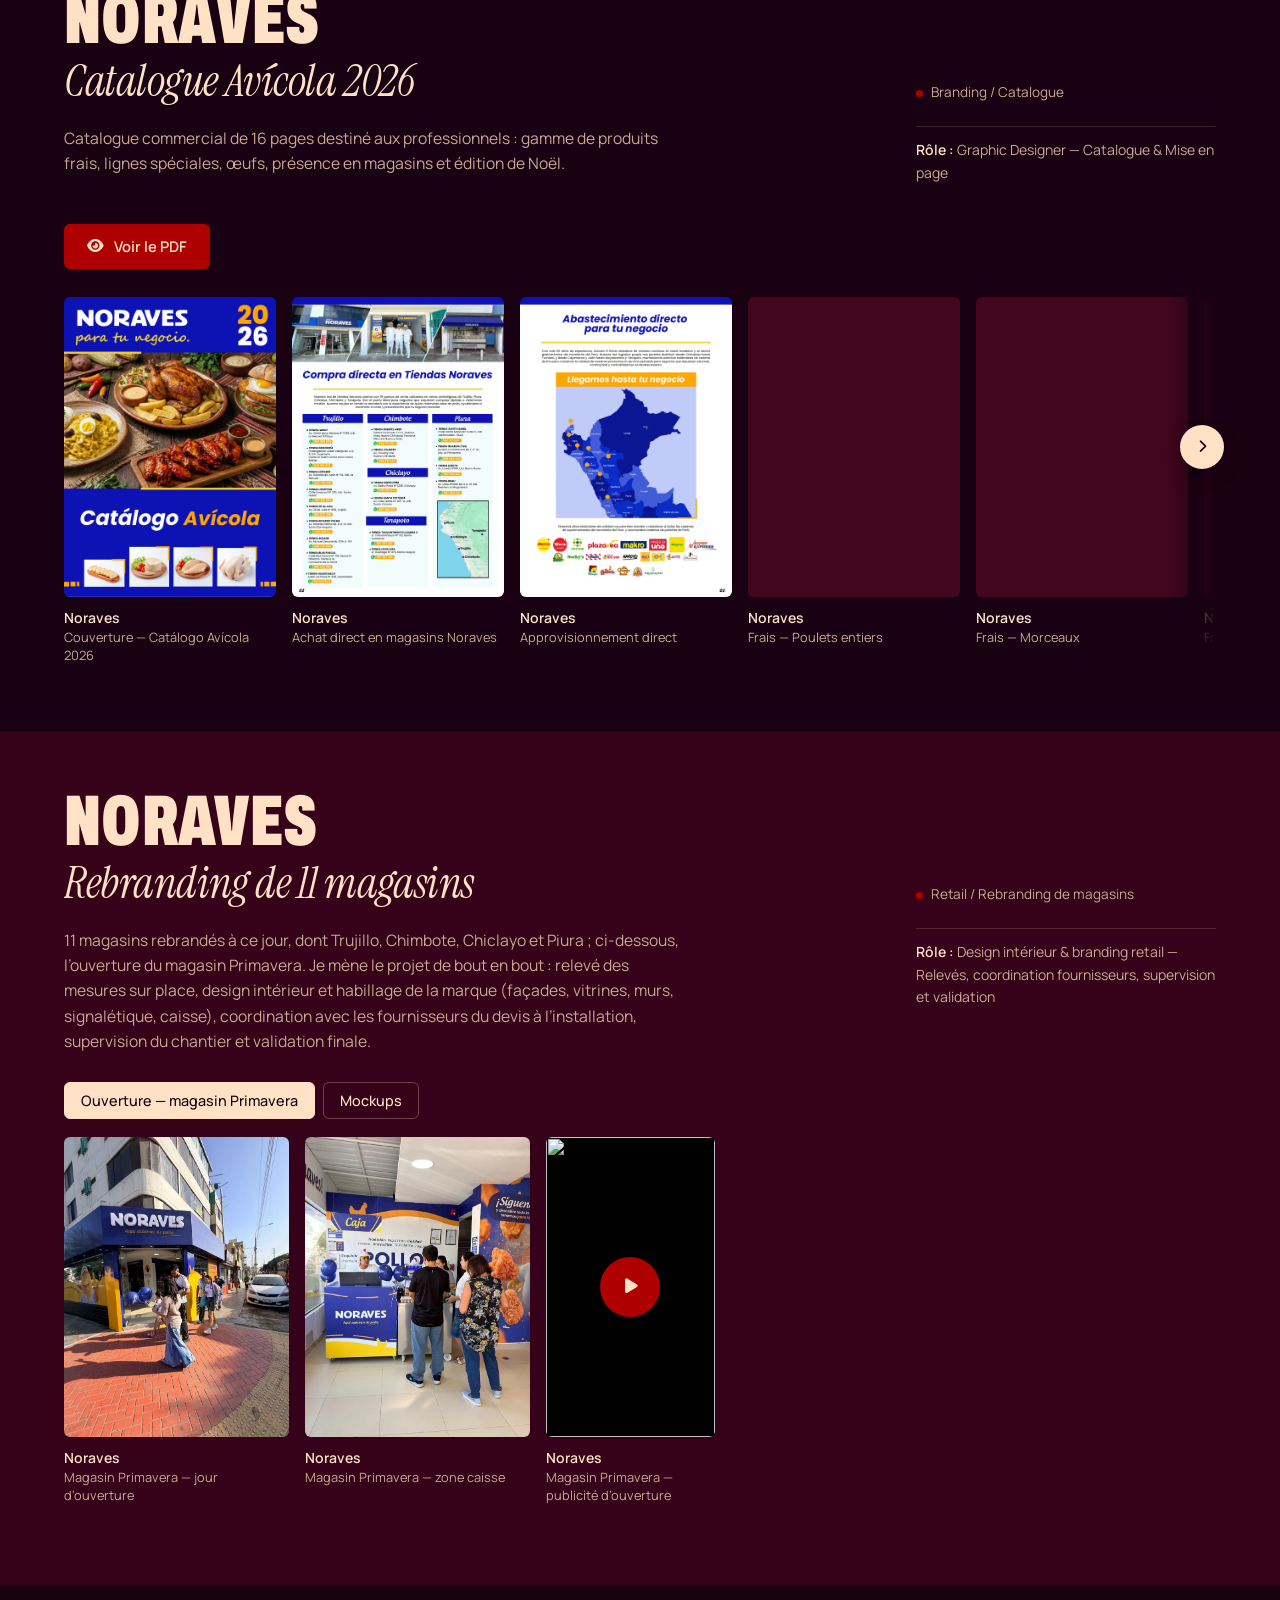
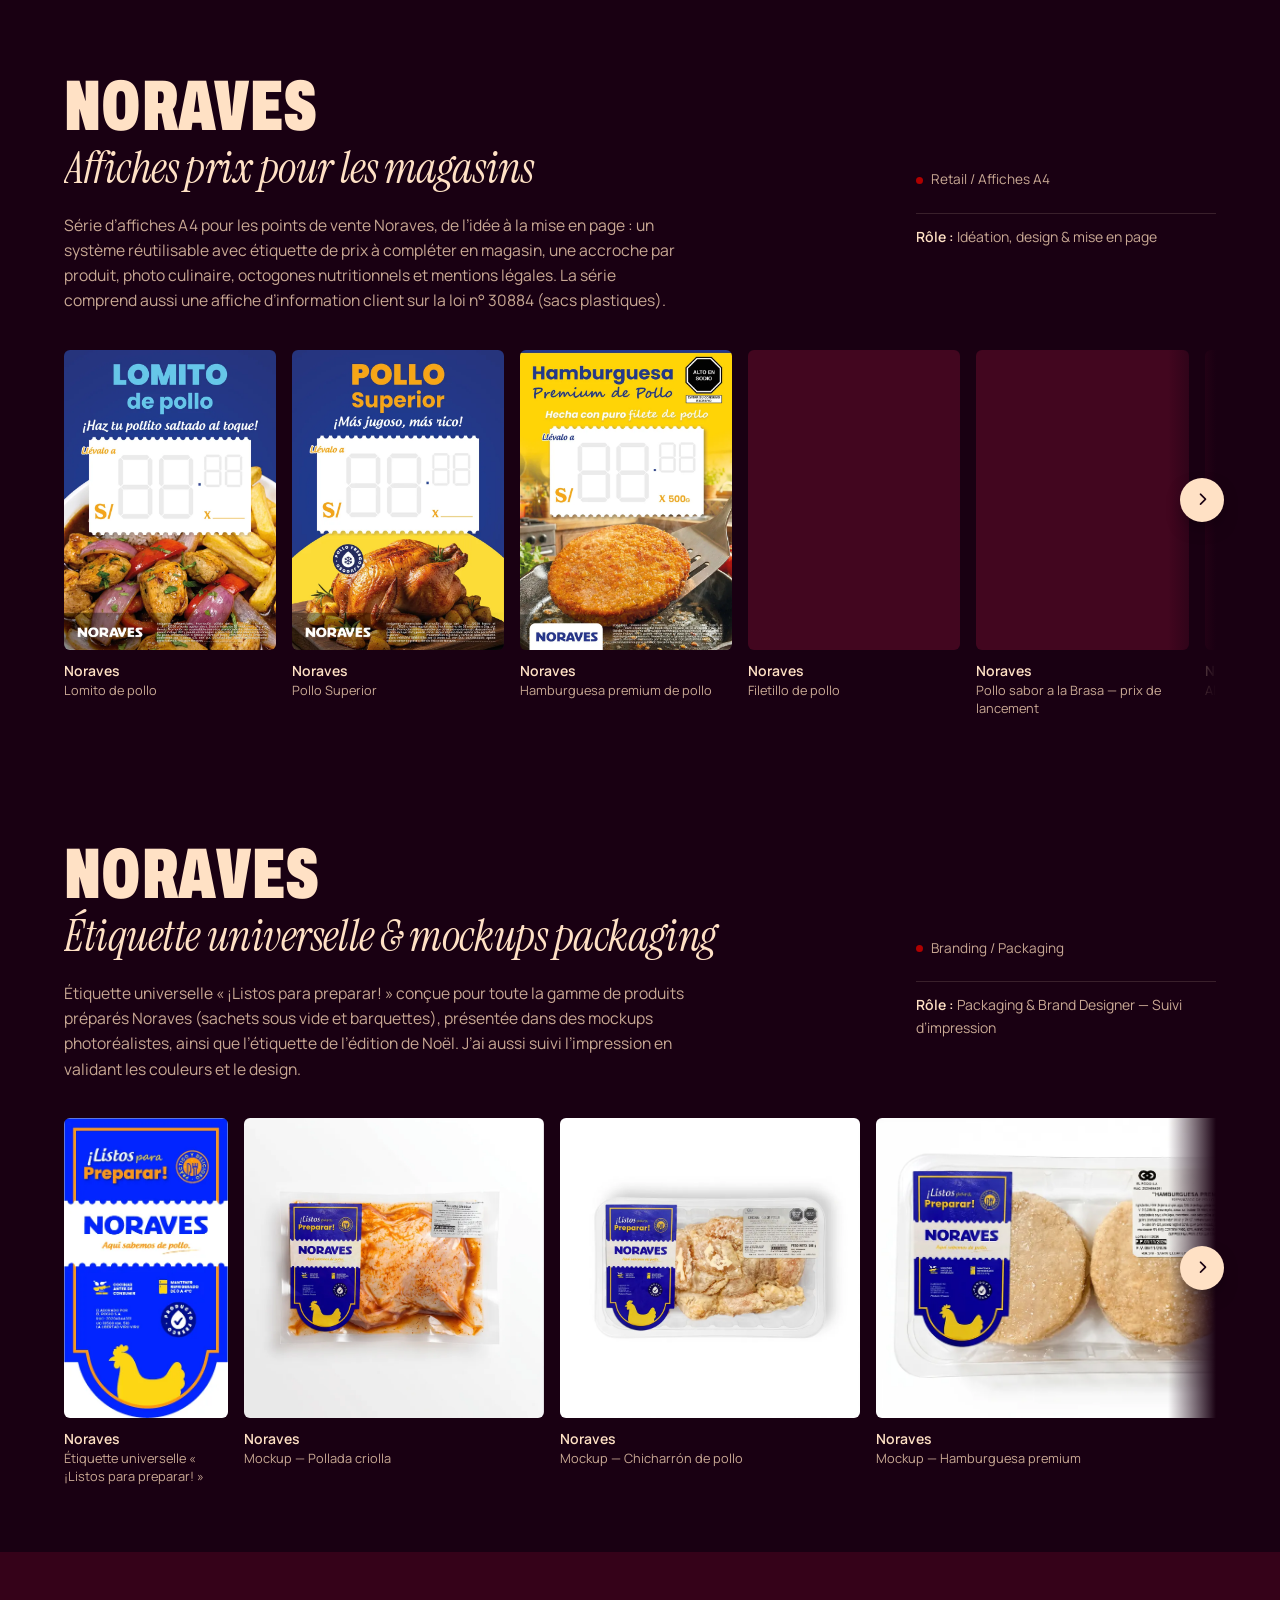
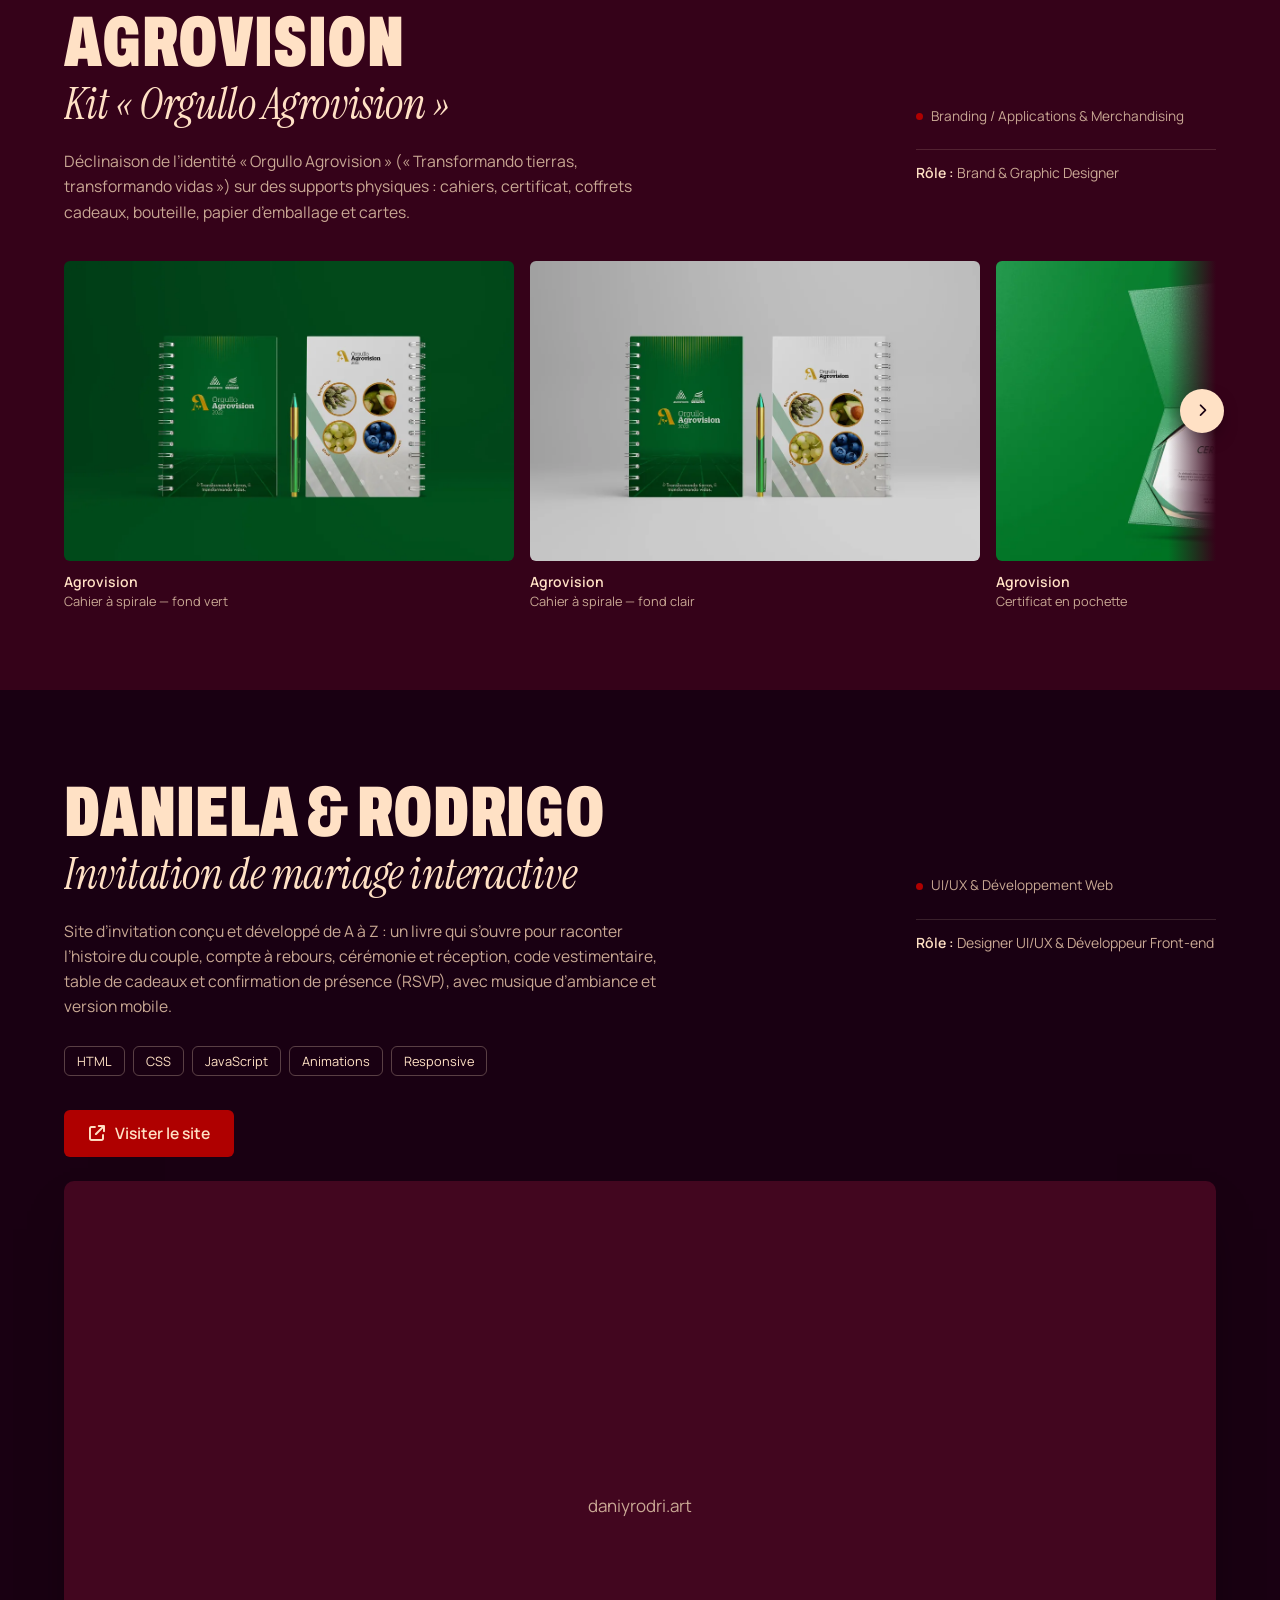
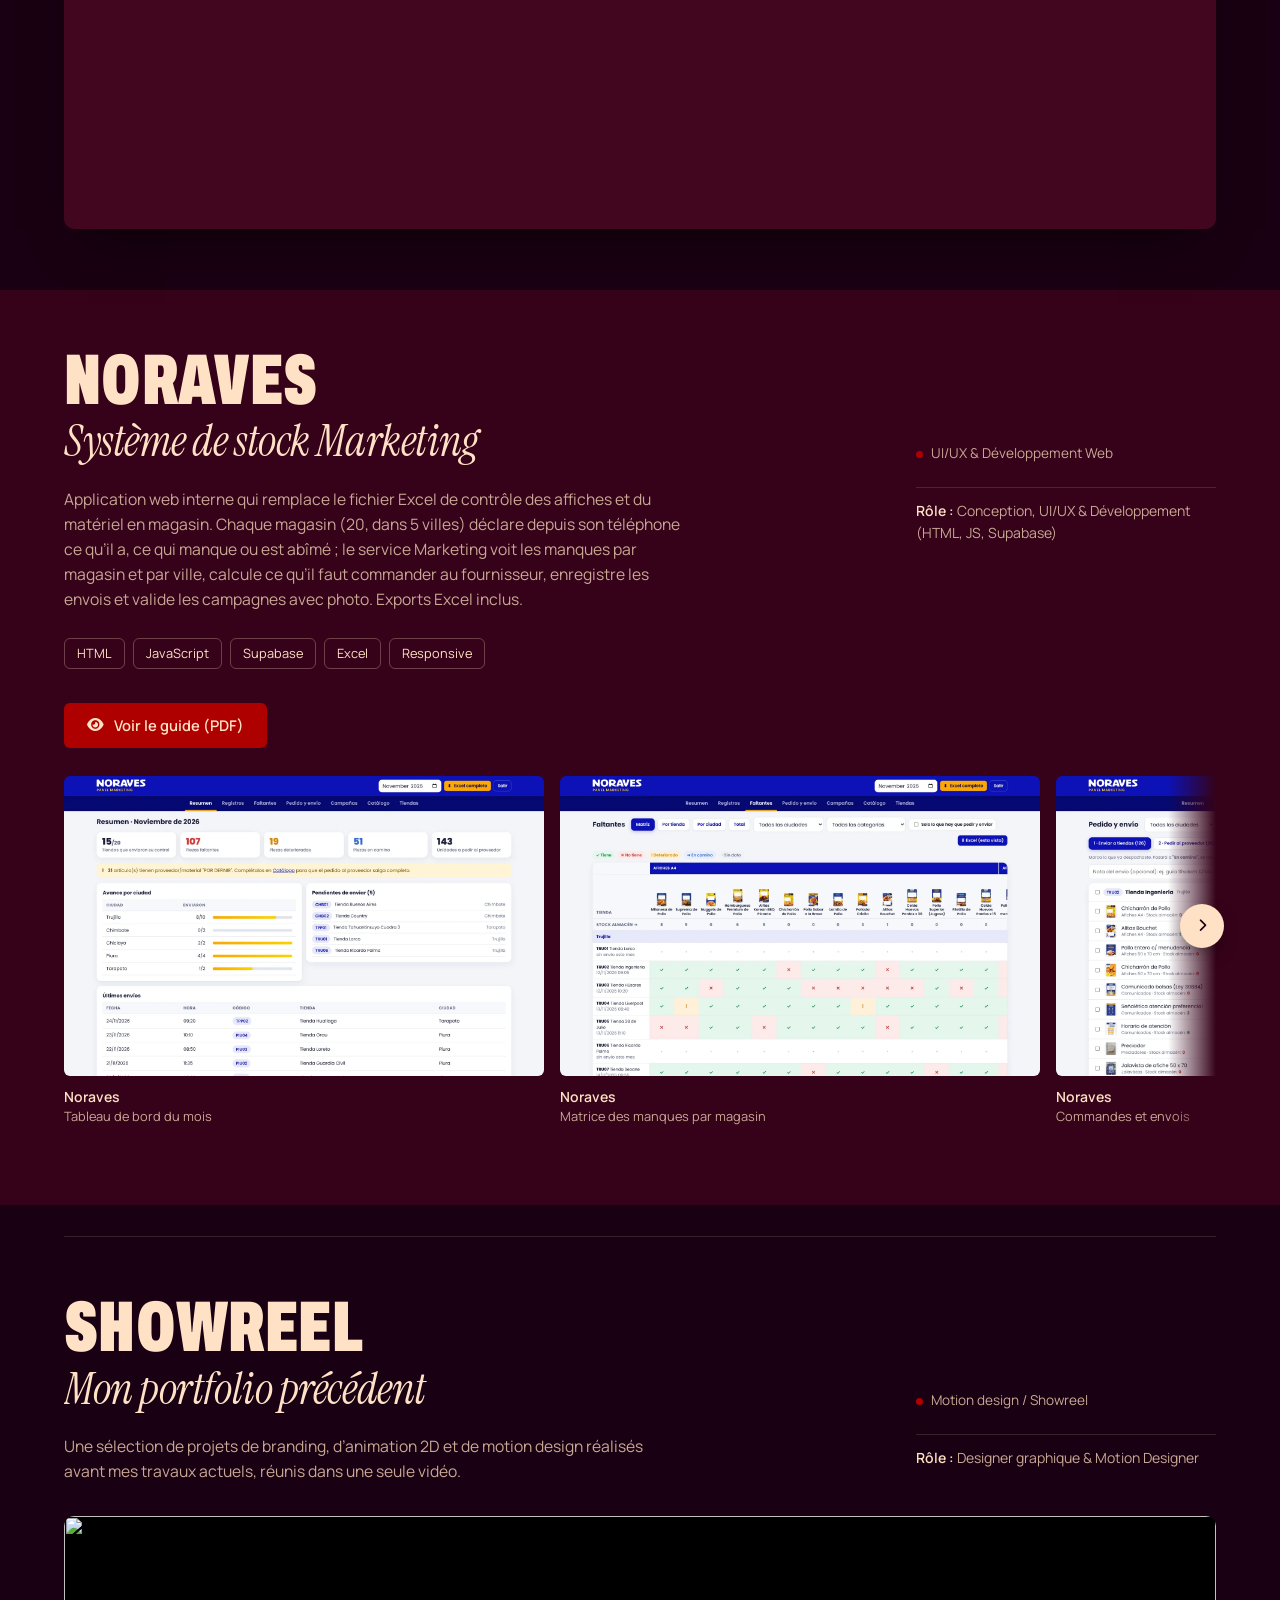
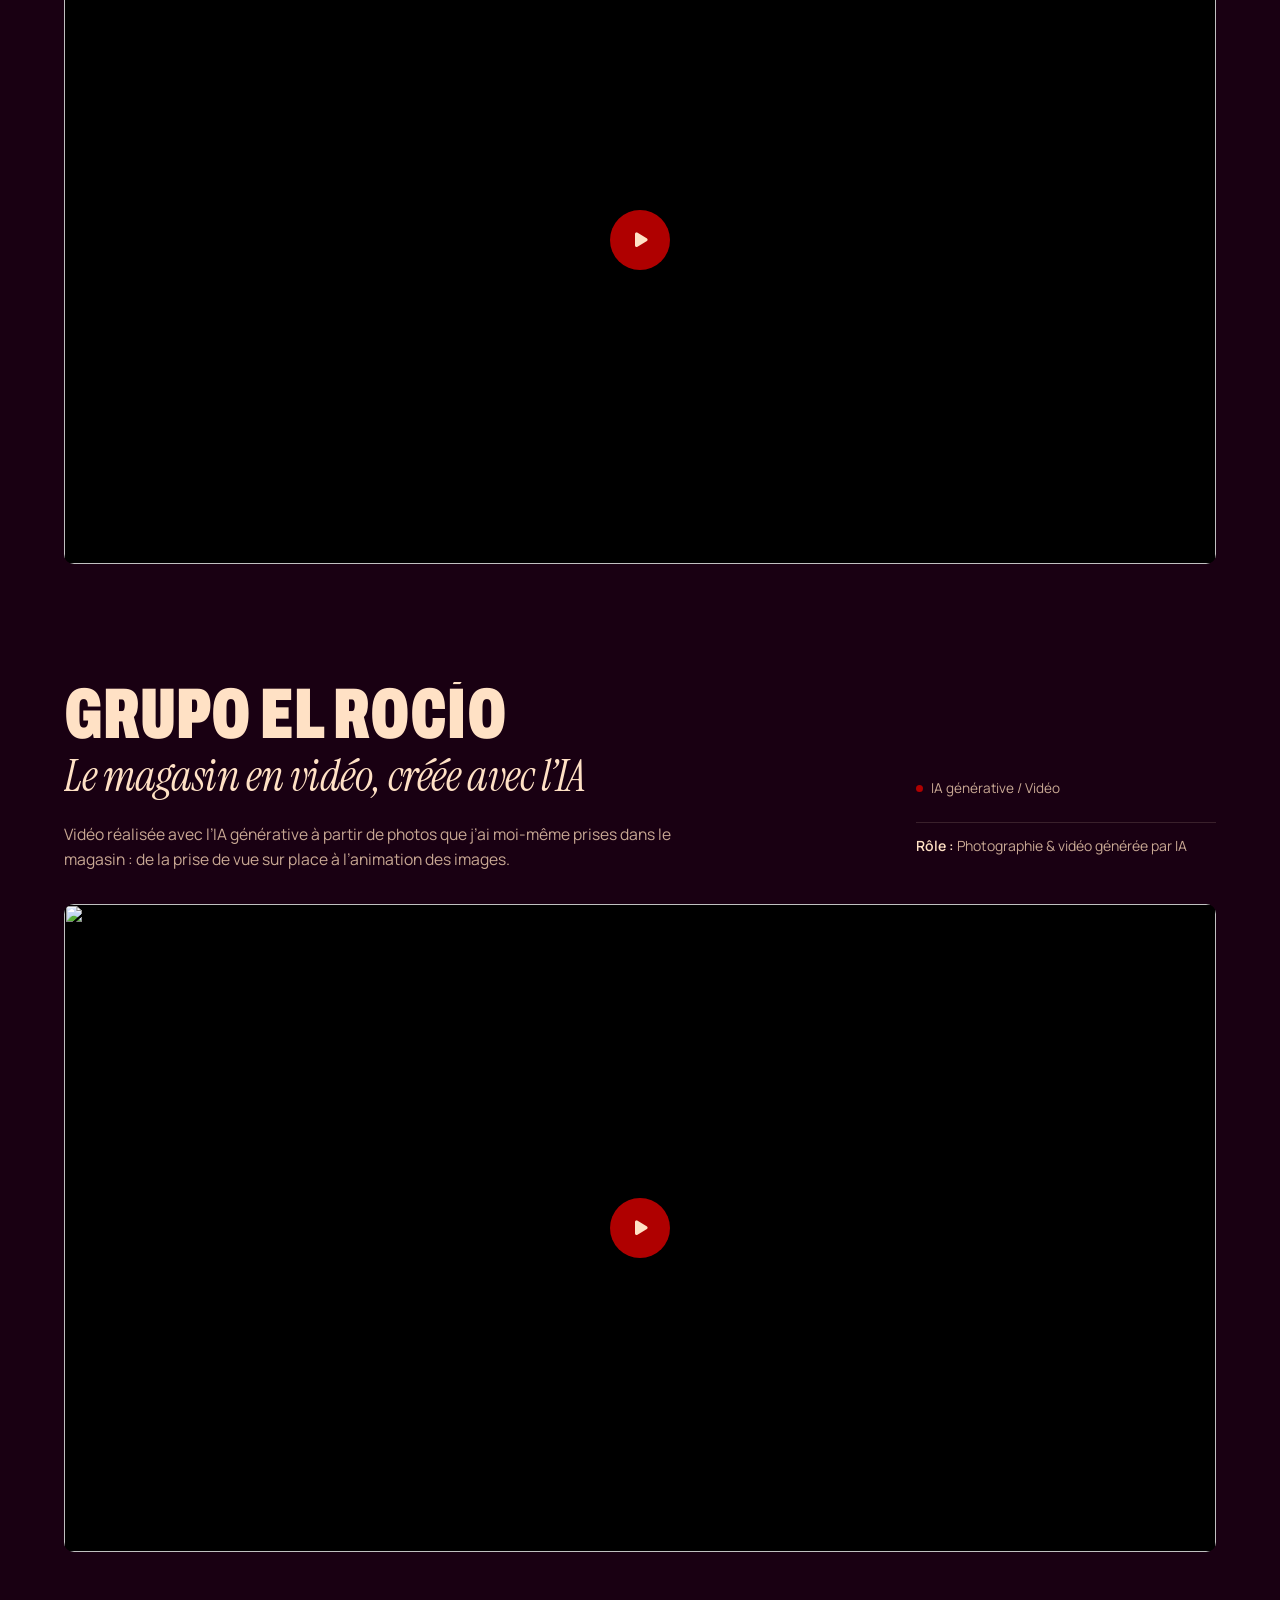
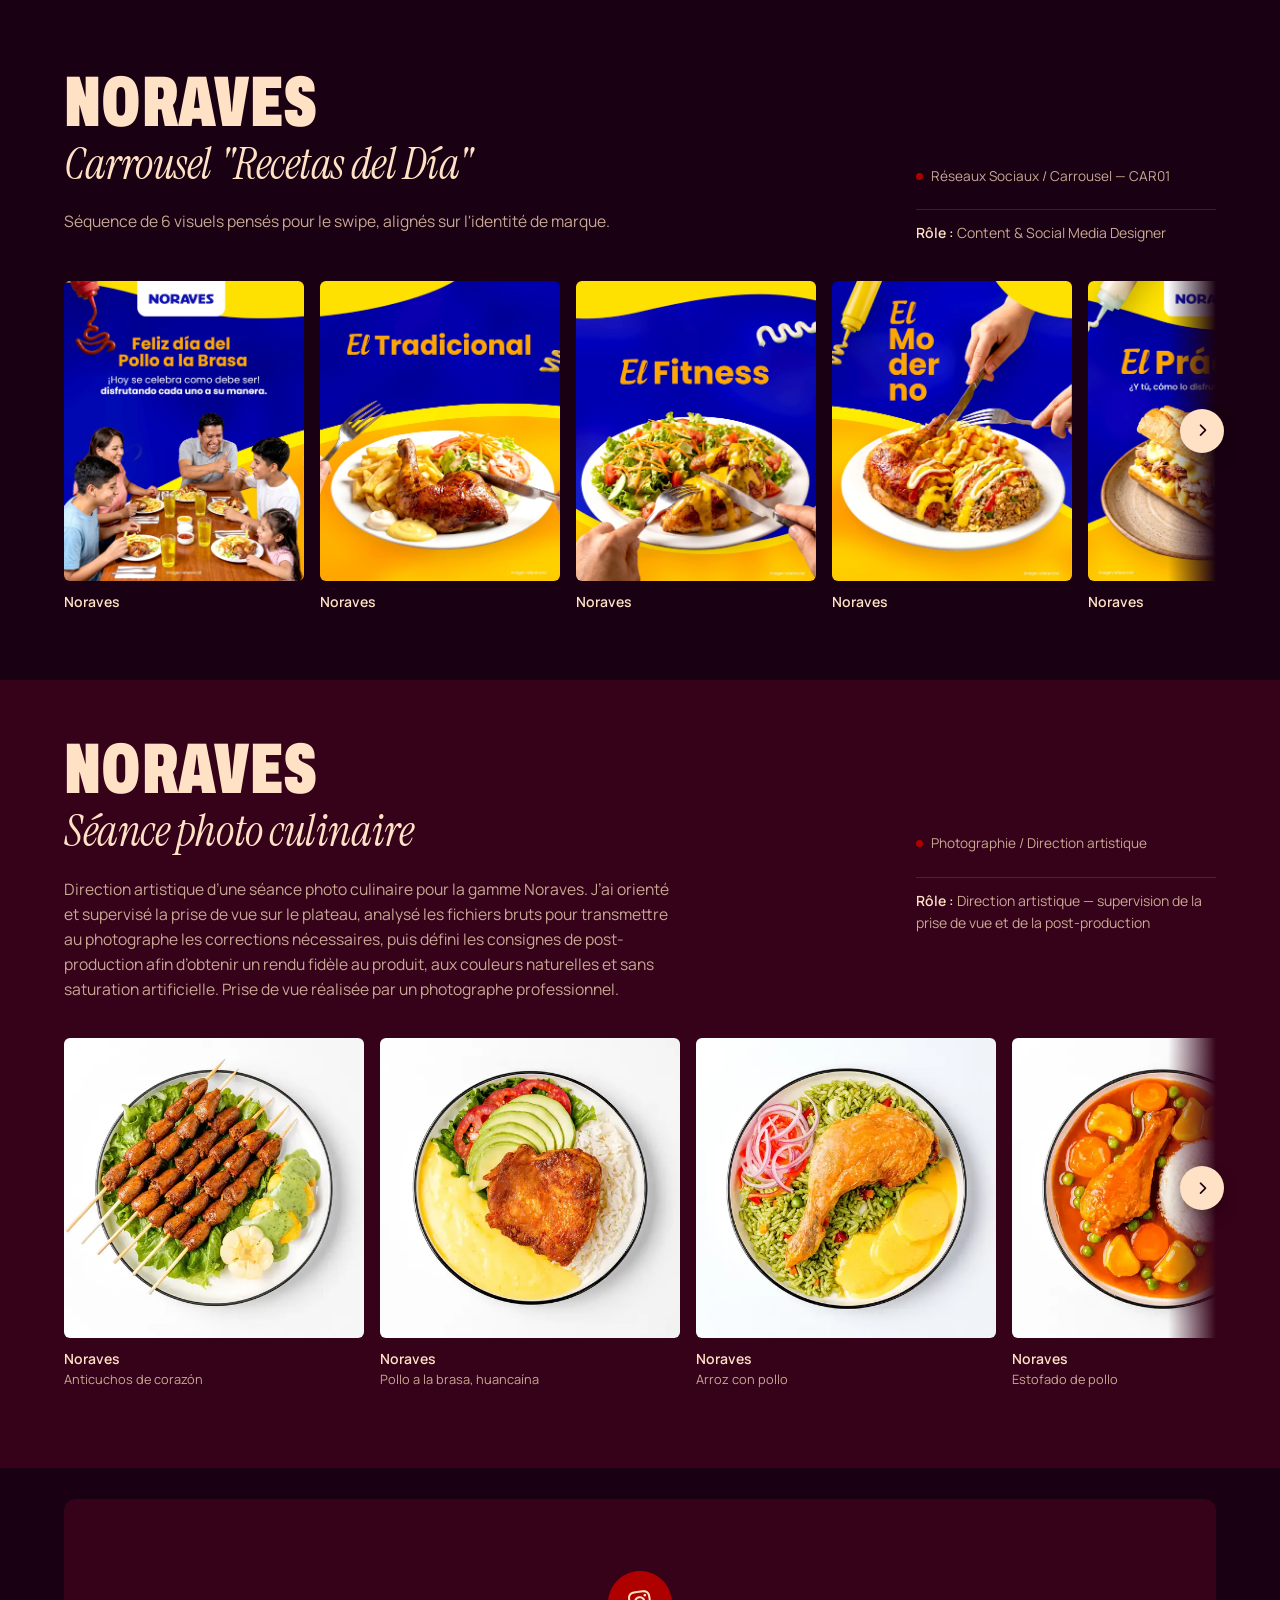
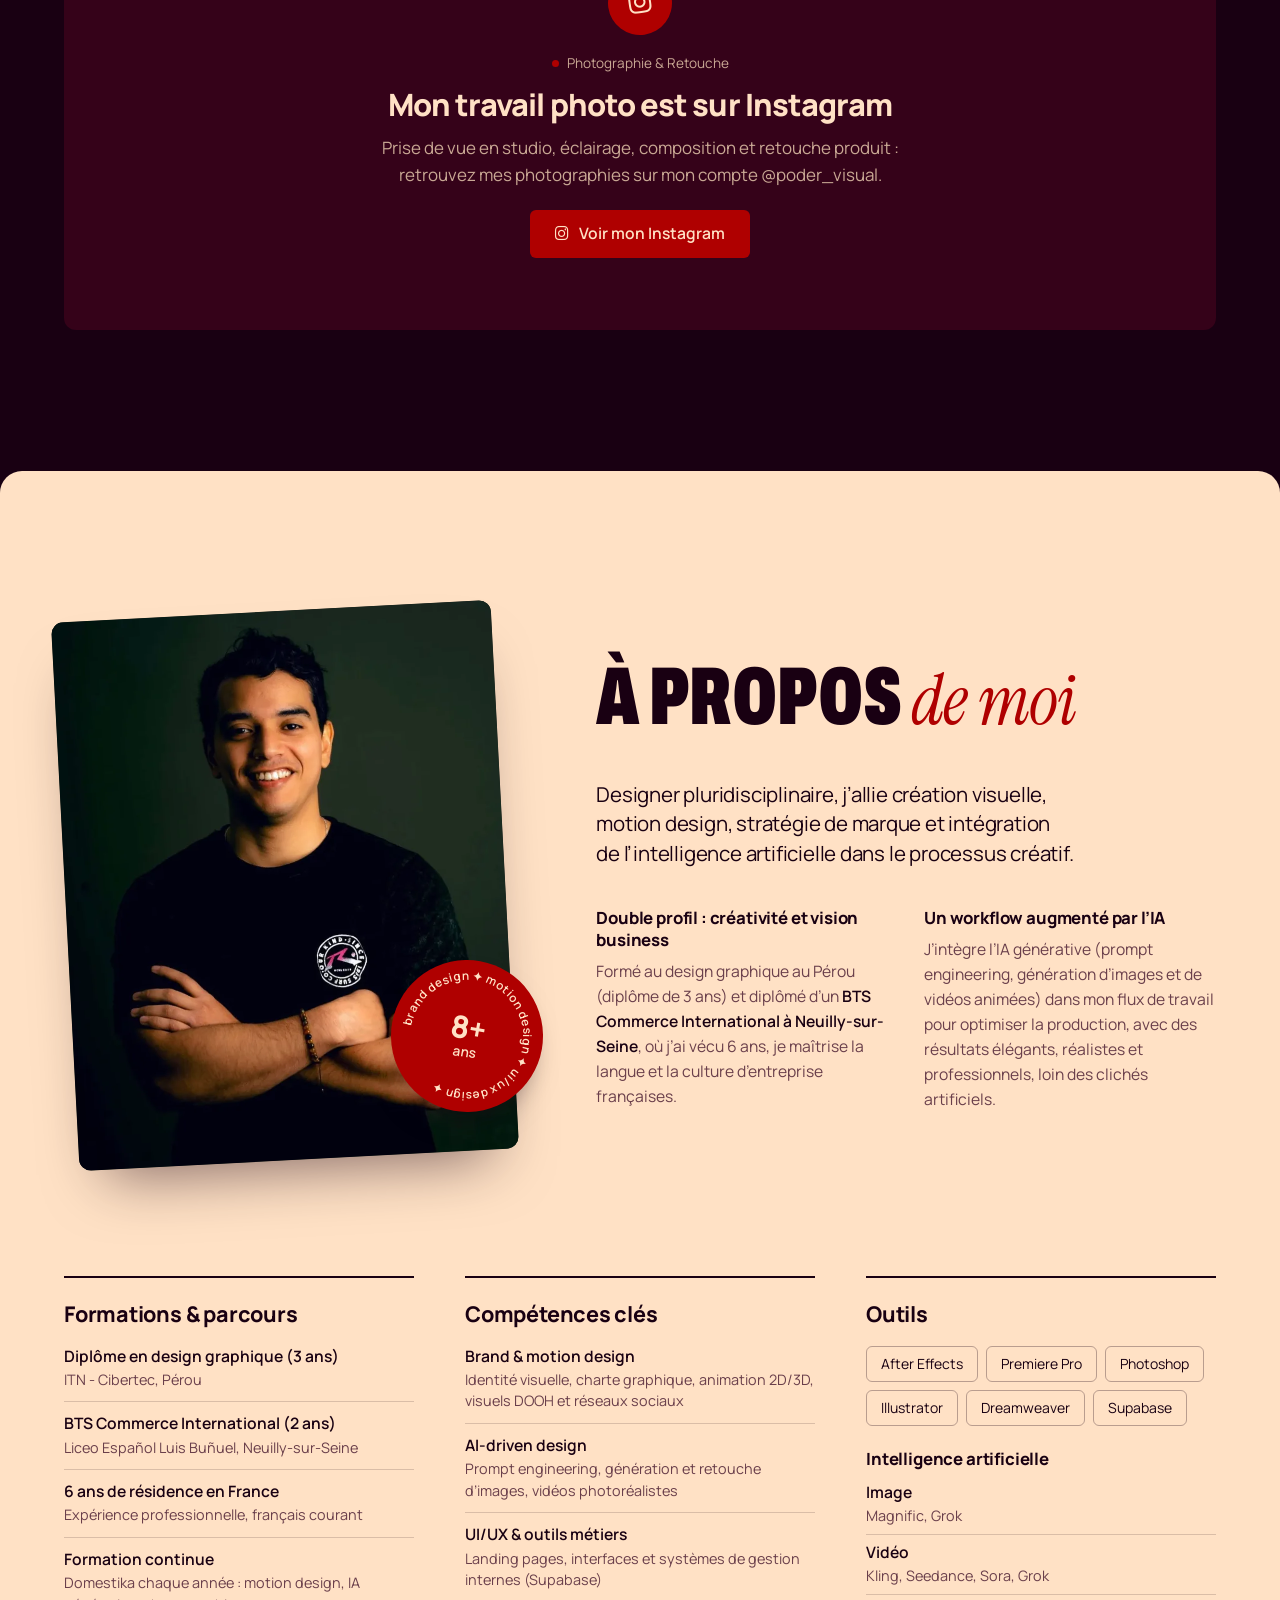
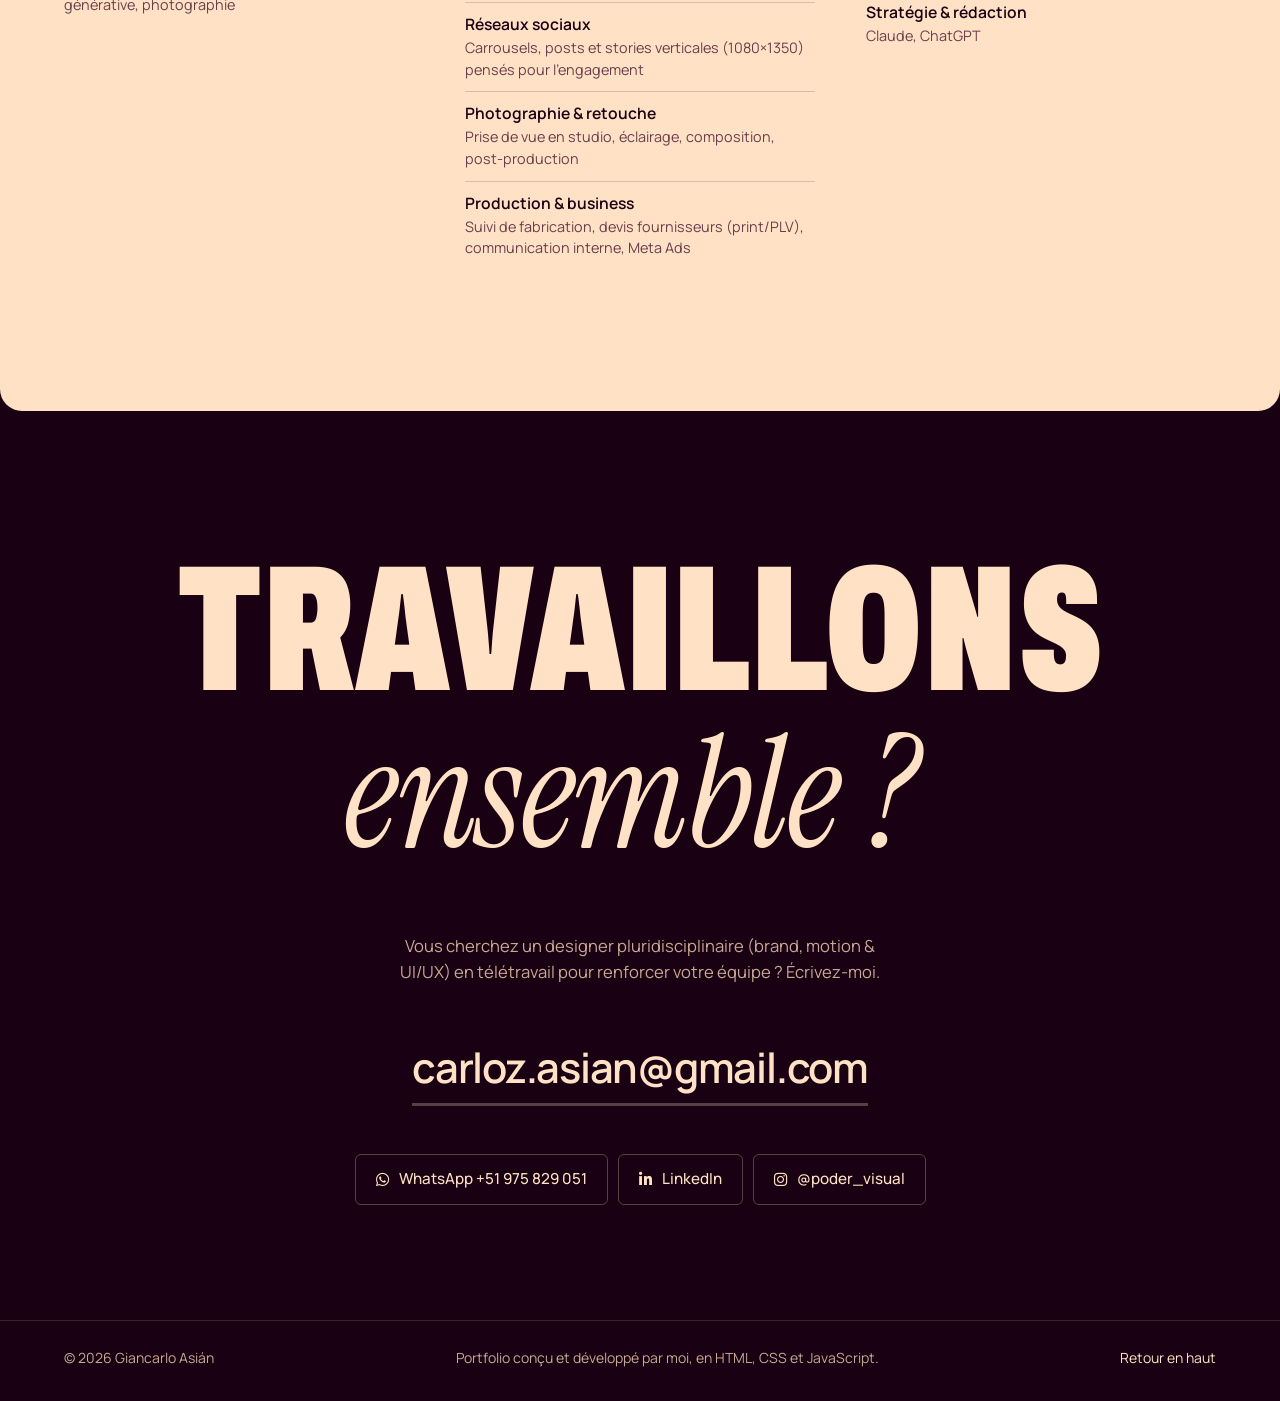
==== commit c1d31b72: "UI/UX: añade Sistema de Stock de Marketing Noraves (guía PDF + capturas) en FR/ES/EN Co-Authored-By:" ====
--- a/index.html
+++ b/index.html
@@ -952,6 +952,68 @@
                     </div>
                 </article>
 
+                <!-- UI/UX : Sistema de Stock Marketing (Noraves) — guide PDF + captures -->
+                <article class="project-card project-card--wide" data-category="uiux" data-featured="true">
+                    <div class="project-info">
+                        <span class="project-tag">UI/UX & Développement Web</span>
+                        <h3>Noraves — Système de stock Marketing</h3>
+                        <p>Application web interne qui remplace le fichier Excel de contrôle des affiches et du matériel en magasin. Chaque magasin (20, dans 5 villes) déclare depuis son téléphone ce qu’il a, ce qui manque ou est abîmé ; le service Marketing voit les manques par magasin et par ville, calcule ce qu’il faut commander au fournisseur, enregistre les envois et valide les campagnes avec photo. Exports Excel inclus.</p>
+                        <ul class="chips chips--sm"><li>HTML</li><li>JavaScript</li><li>Supabase</li><li>Excel</li><li>Responsive</li></ul>
+                        <div class="pdf-actions">
+                            <a href="assets/guia-sistema-stock-noraves.pdf" target="_blank" rel="noopener" class="btn btn-primary btn-download">
+                                <i class="fas fa-eye"></i> Voir le guide (PDF)
+                            </a>
+                        </div>
+                    </div>
+                    <div class="mini-carousel">
+                        <div class="mini-carousel-item">
+                            <div class="mini-carousel-media" style="aspect-ratio: 1600 / 1000;"><img src="SISTEMA/sistema-stock-01-resumen.webp" alt="Noraves — Tableau de bord du mois" width="1600" height="1000" loading="lazy" decoding="async"></div>
+                            <div class="mini-carousel-caption">
+                                <strong>Noraves</strong>
+                                <span>Tableau de bord du mois</span>
+                            </div>
+                        </div>
+                        <div class="mini-carousel-item">
+                            <div class="mini-carousel-media" style="aspect-ratio: 1600 / 1000;"><img src="SISTEMA/sistema-stock-02-faltantes.webp" alt="Noraves — Matrice des manques par magasin" width="1600" height="1000" loading="lazy" decoding="async"></div>
+                            <div class="mini-carousel-caption">
+                                <strong>Noraves</strong>
+                                <span>Matrice des manques par magasin</span>
+                            </div>
+                        </div>
+                        <div class="mini-carousel-item">
+                            <div class="mini-carousel-media" style="aspect-ratio: 1600 / 1000;"><img src="SISTEMA/sistema-stock-03-pedido.webp" alt="Noraves — Commandes et envois" width="1600" height="1000" loading="lazy" decoding="async"></div>
+                            <div class="mini-carousel-caption">
+                                <strong>Noraves</strong>
+                                <span>Commandes et envois</span>
+                            </div>
+                        </div>
+                        <div class="mini-carousel-item">
+                            <div class="mini-carousel-media" style="aspect-ratio: 1600 / 1000;"><img src="SISTEMA/sistema-stock-04-campana.webp" alt="Noraves — Rapport de campagne" width="1600" height="1000" loading="lazy" decoding="async"></div>
+                            <div class="mini-carousel-caption">
+                                <strong>Noraves</strong>
+                                <span>Rapport de campagne</span>
+                            </div>
+                        </div>
+                        <div class="mini-carousel-item">
+                            <div class="mini-carousel-media" style="aspect-ratio: 1600 / 1000;"><img src="SISTEMA/sistema-stock-05-catalogo.webp" alt="Noraves — Catalogue des pièces" width="1600" height="1000" loading="lazy" decoding="async"></div>
+                            <div class="mini-carousel-caption">
+                                <strong>Noraves</strong>
+                                <span>Catalogue des pièces</span>
+                            </div>
+                        </div>
+                        <div class="mini-carousel-item">
+                            <div class="mini-carousel-media" style="aspect-ratio: 1600 / 1121;"><img src="SISTEMA/sistema-stock-06-tienda-movil.webp" alt="Noraves — Vue magasin sur mobile" width="1600" height="1121" loading="lazy" decoding="async"></div>
+                            <div class="mini-carousel-caption">
+                                <strong>Noraves</strong>
+                                <span>Vue magasin sur mobile</span>
+                            </div>
+                        </div>
+                    </div>
+                    <div class="project-role">
+                        <strong>Rôle :</strong> Conception, UI/UX & Développement (HTML, JS, Supabase)
+                    </div>
+                </article>
+
                 <article class="project-card project-card--wide cta-card" data-category="uiux">
                     <div class="cta-card-inner">
                         <i class="fas fa-code cta-icon" aria-hidden="true"></i>
